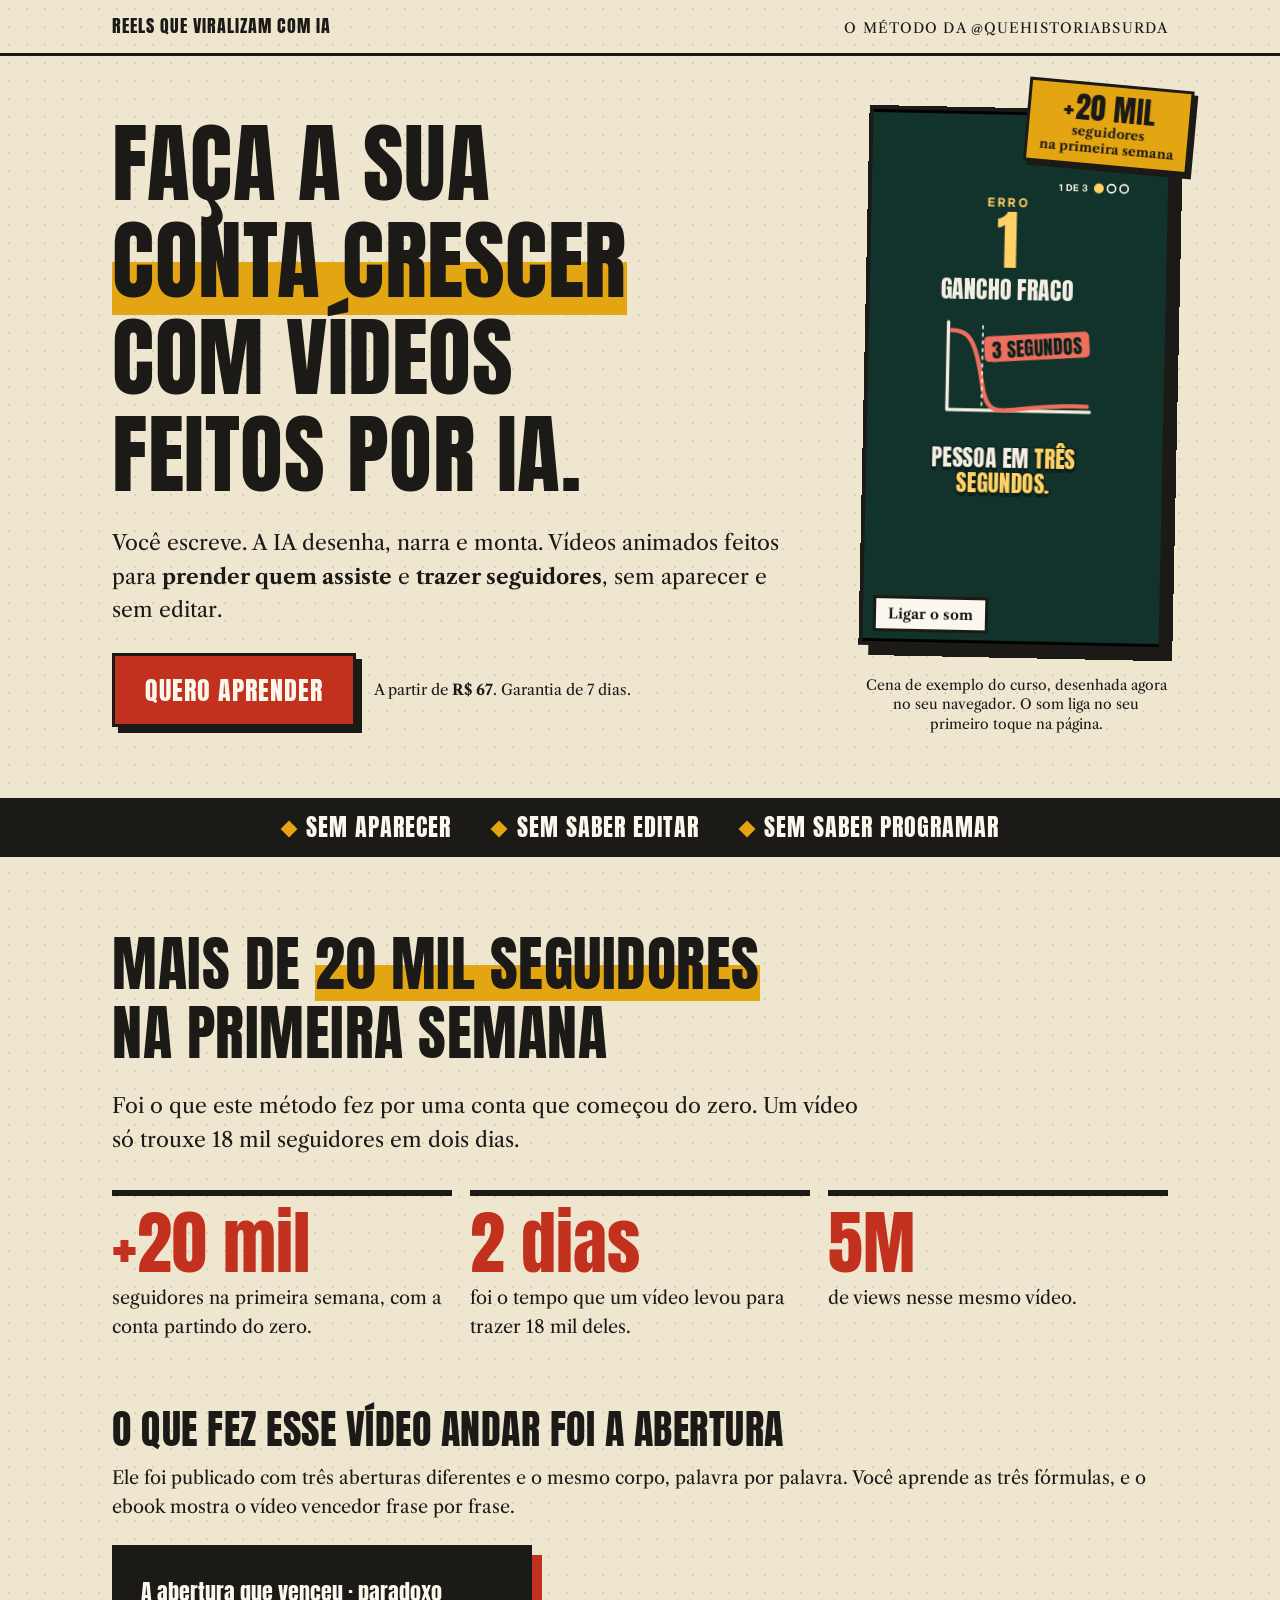
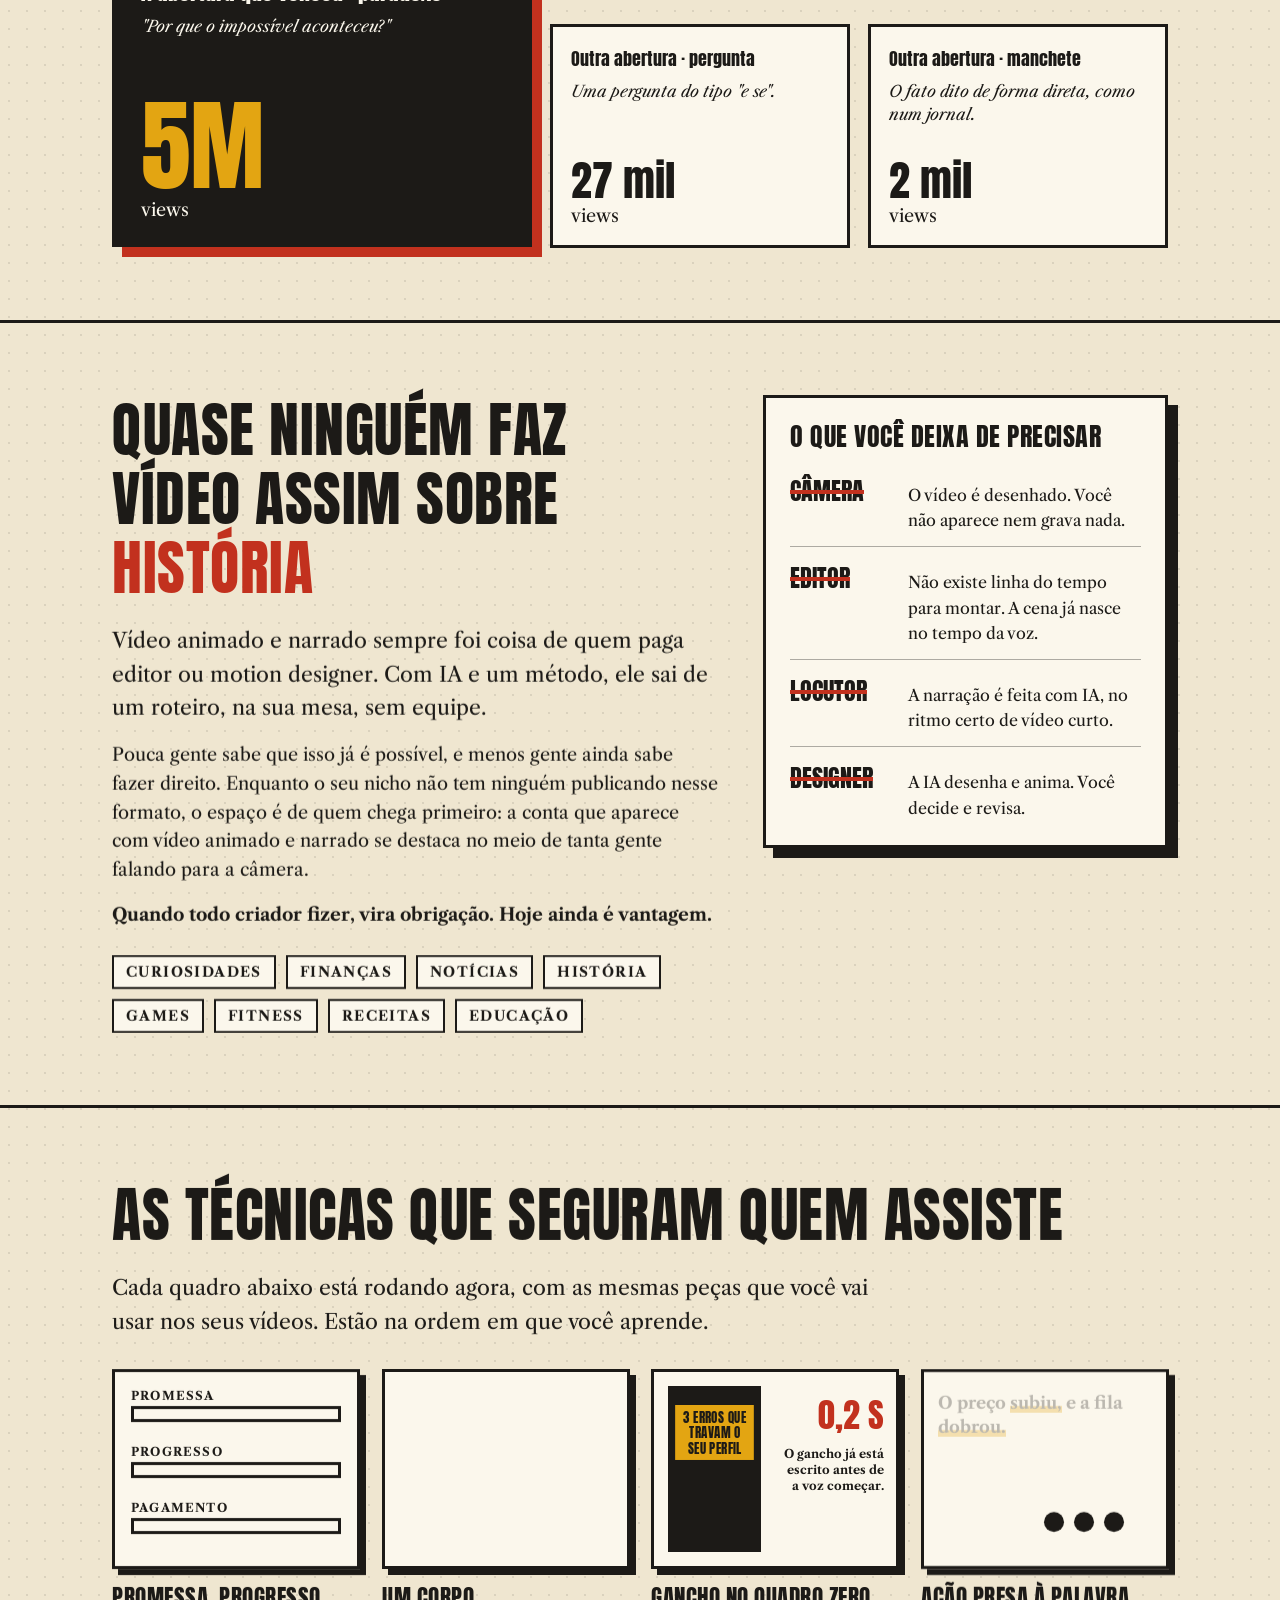
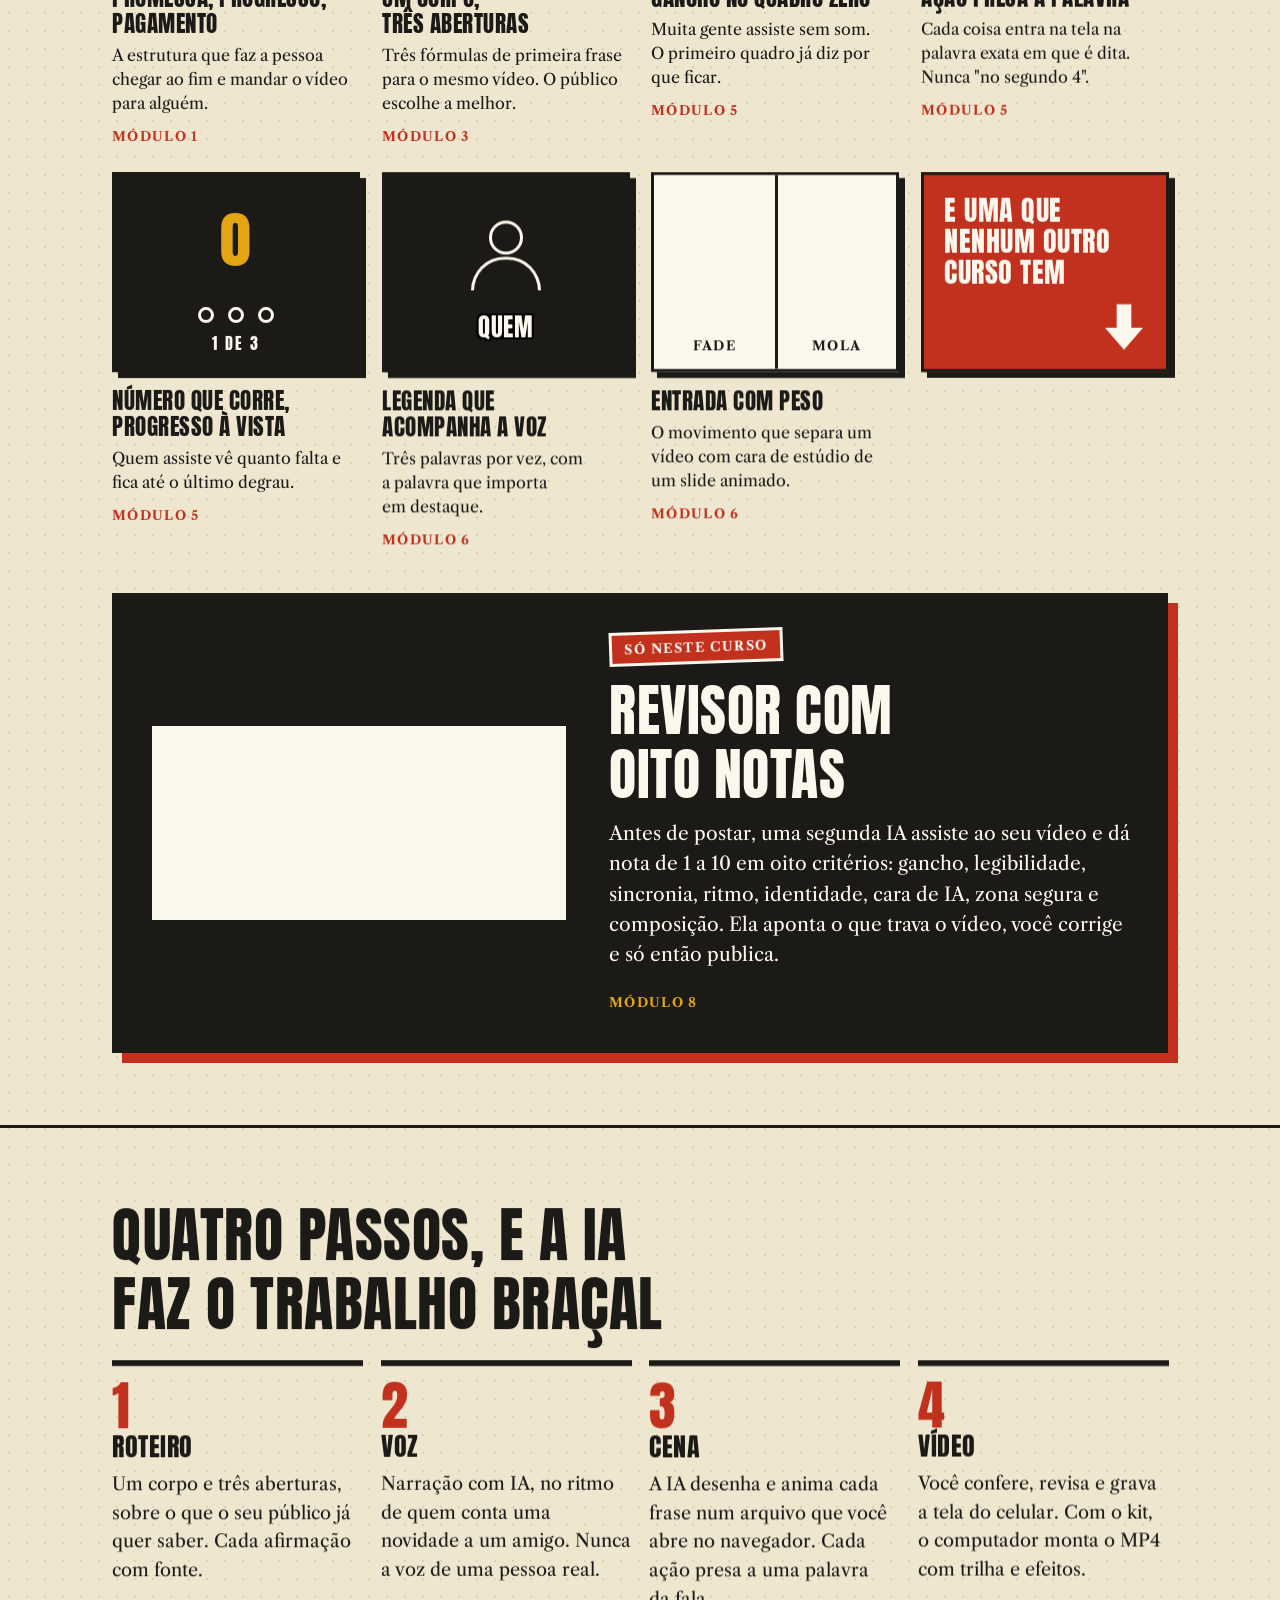
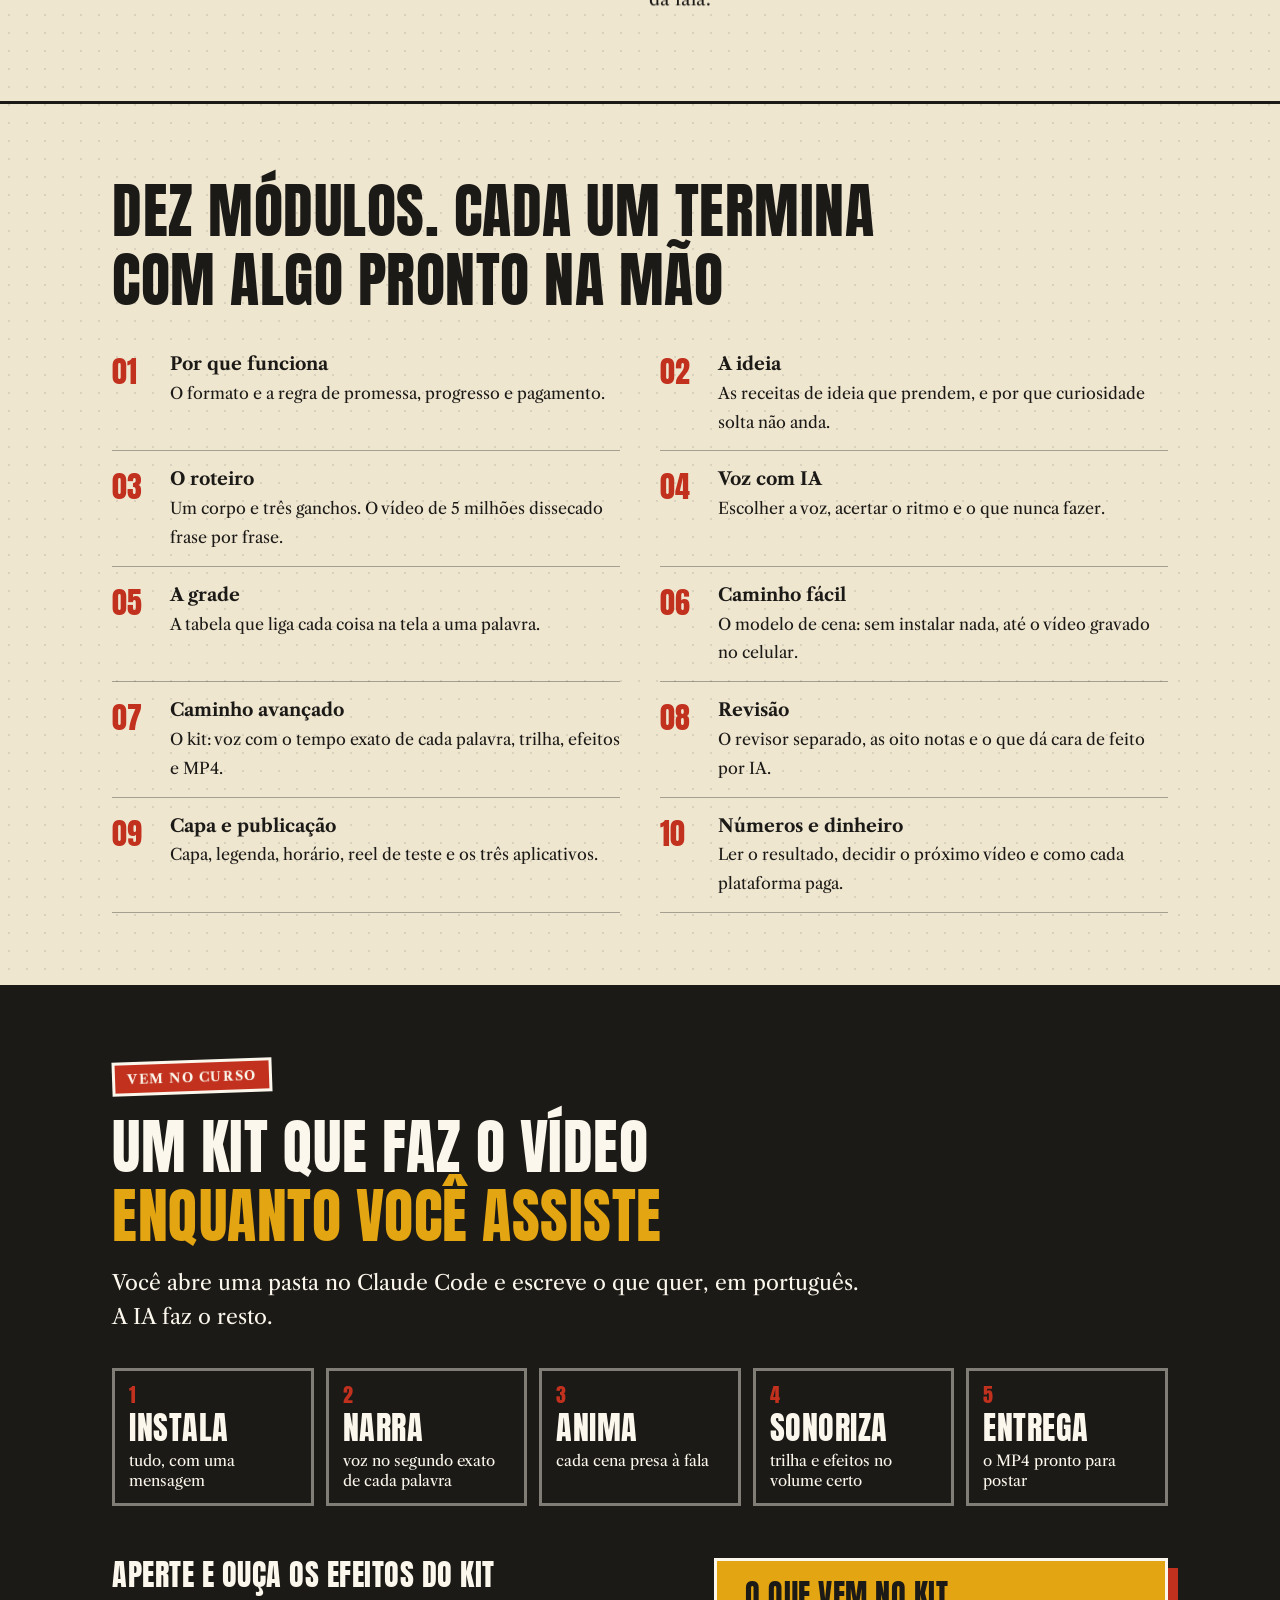
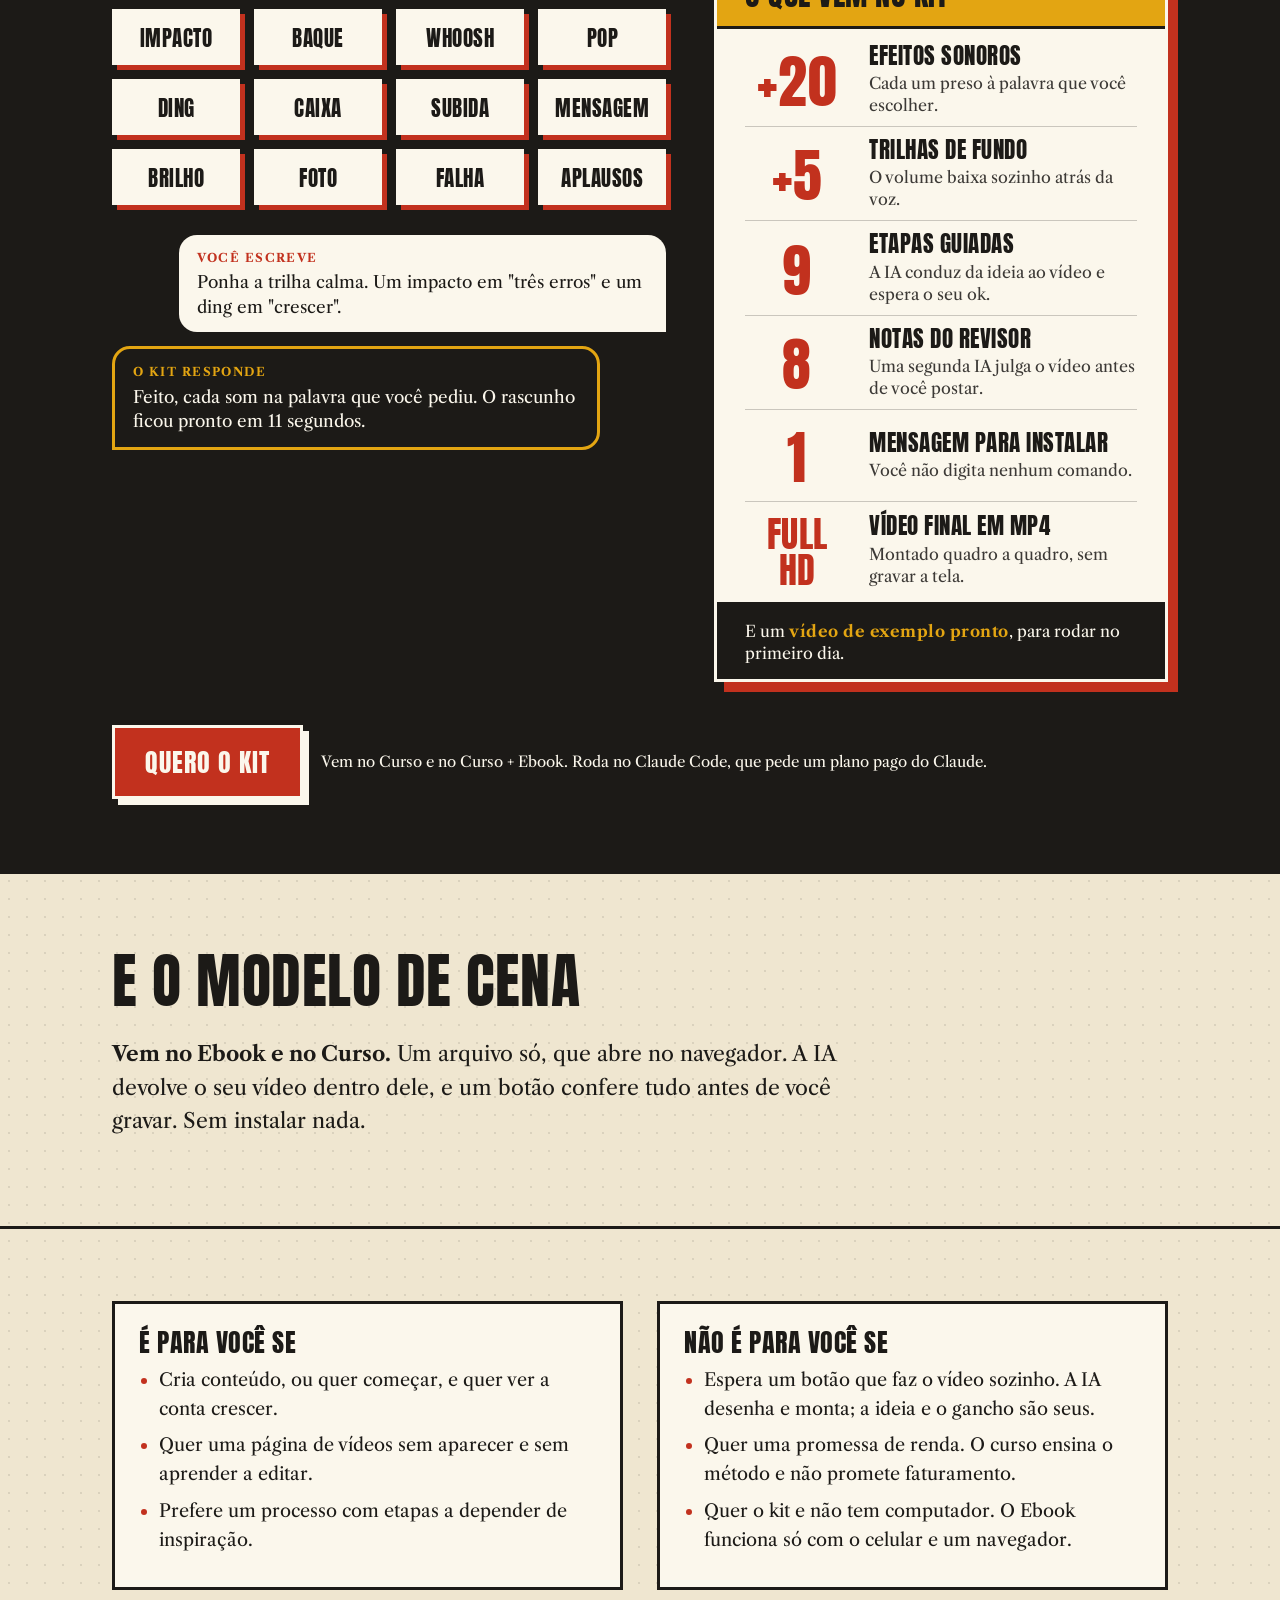
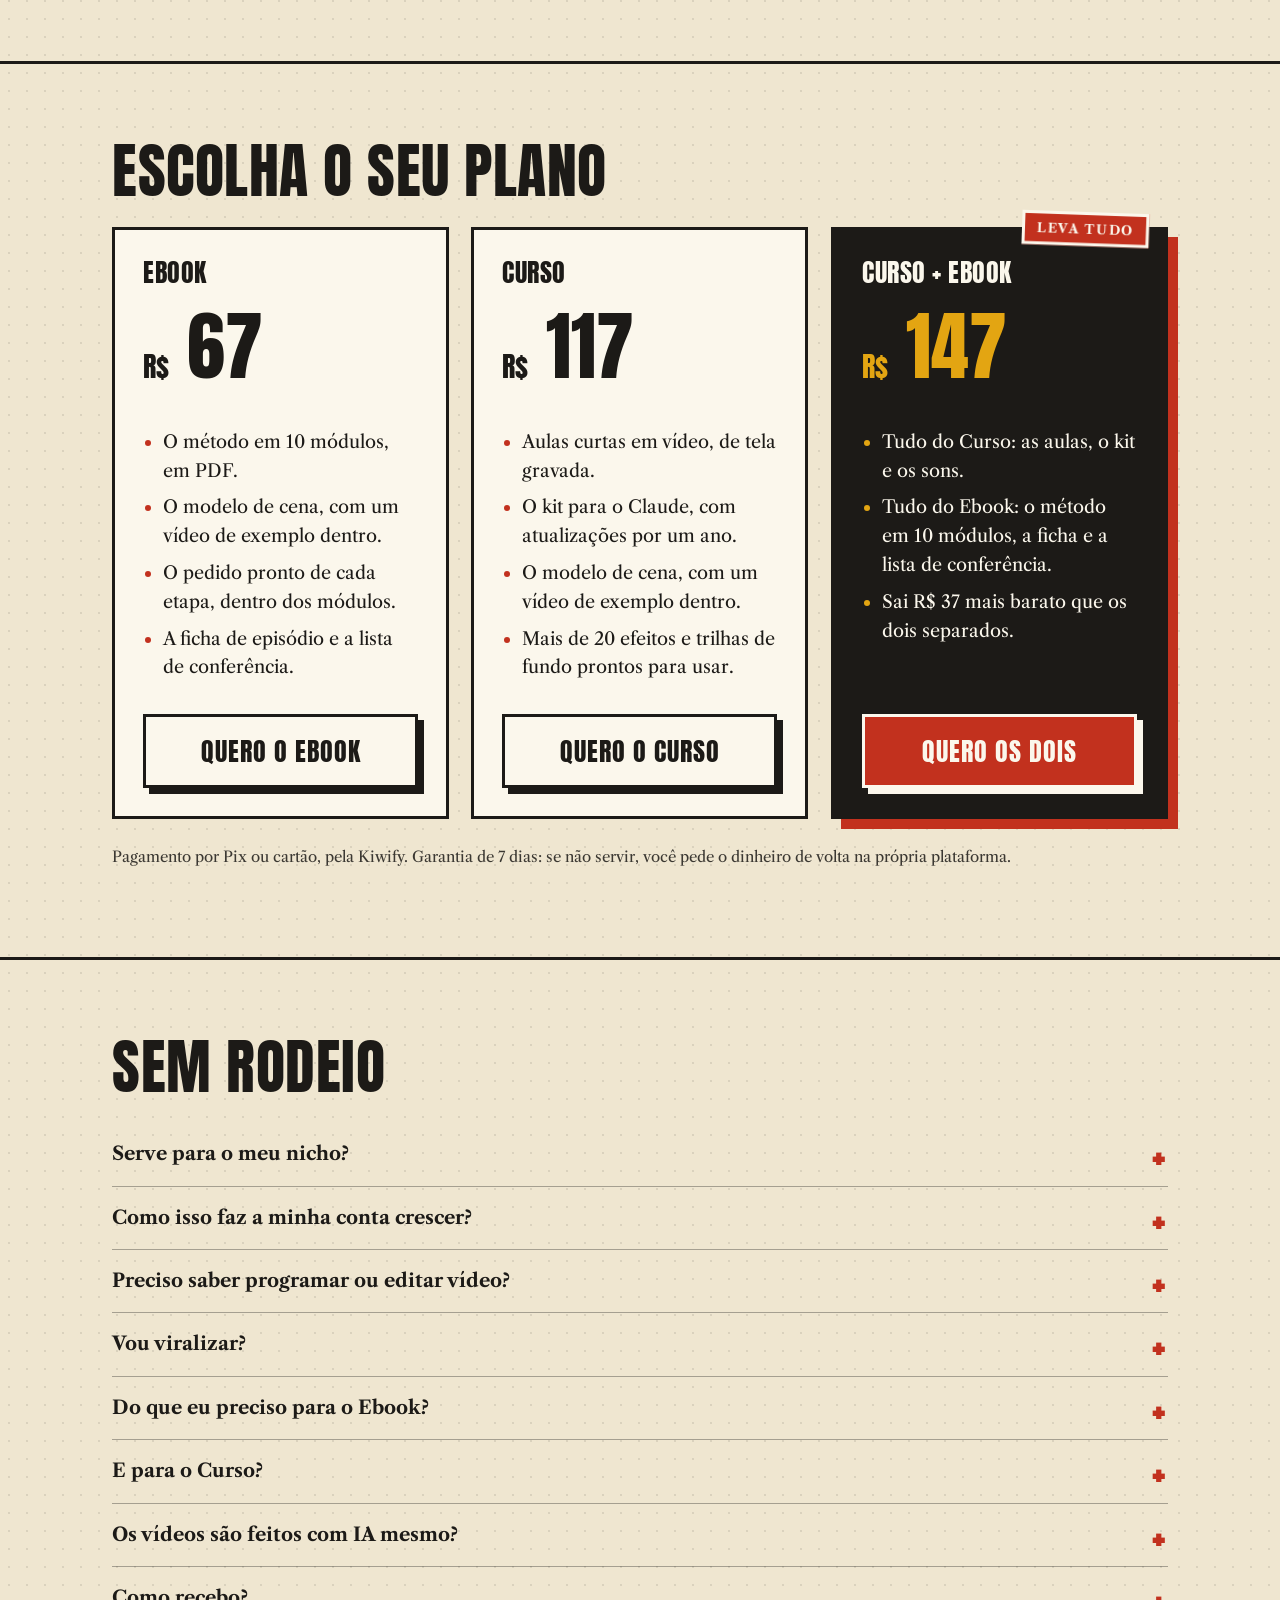
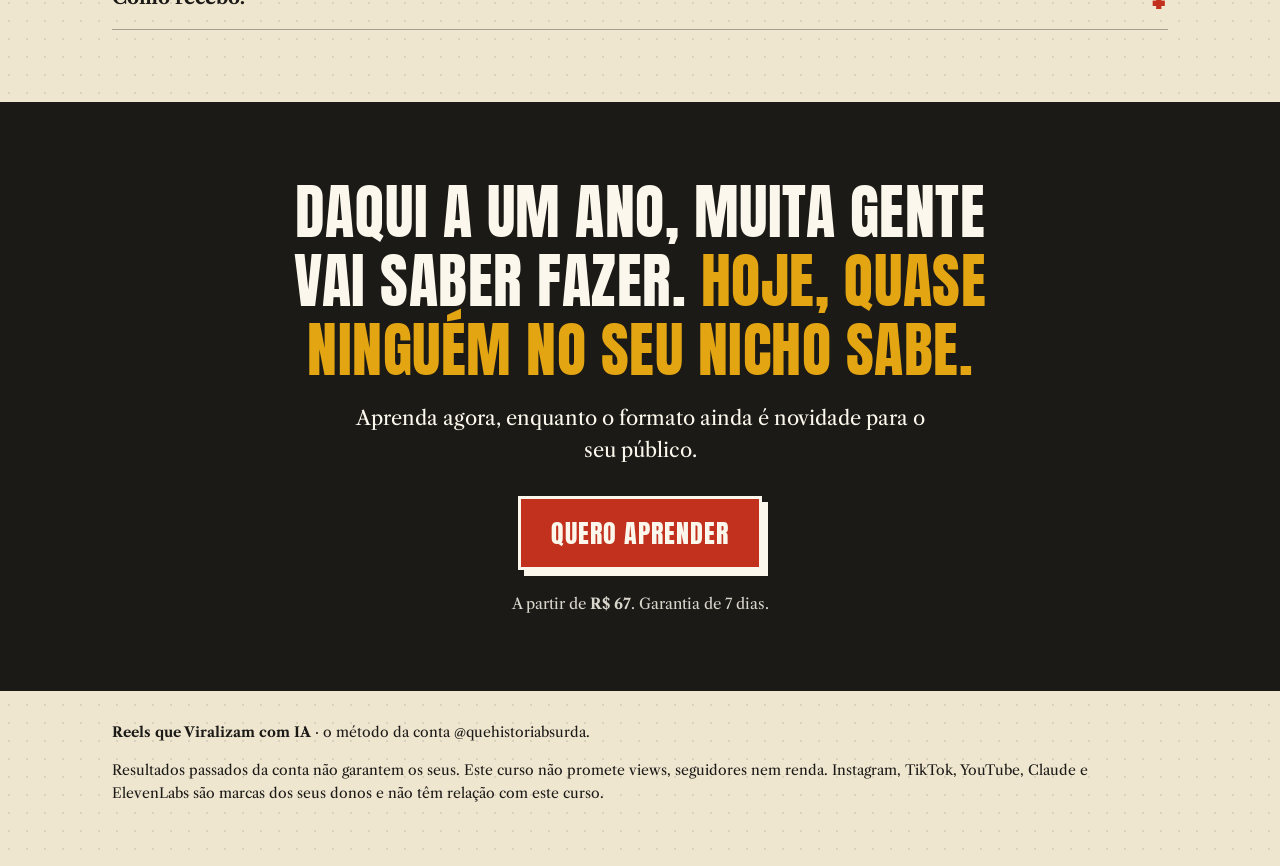
==== index.html @ 75060b85 "página do curso" ====
<!doctype html>
<html lang="pt-BR">
<head>
<meta charset="utf-8">
<meta name="viewport" content="width=device-width, initial-scale=1">
<title>Reels que Viralizam com IA</title>
<meta name="description" content="Faça a sua conta crescer com vídeos animados e narrados feitos por IA, sem aparecer e sem editar. O método de uma conta que passou de 20 mil seguidores na primeira semana. Ebook, aulas, modelo de cena e kit para o Claude.">
<meta property="og:title" content="Reels que Viralizam com IA">
<meta property="og:description" content="Faça a sua conta crescer com vídeos feitos por IA. Você escreve; a IA desenha, narra e monta. Sem aparecer e sem editar.">
<meta property="og:type" content="website">
<link rel="preconnect" href="https://fonts.googleapis.com">
<link rel="preconnect" href="https://fonts.gstatic.com" crossorigin>
<link href="https://fonts.googleapis.com/css2?family=Anton&family=Libre+Caslon+Text:ital,wght@0,400;0,700;1,400&display=swap" rel="stylesheet">
<script>
  // liga as entradas animadas só para quem aceita movimento; sem script, tudo aparece parado
  if (!matchMedia('(prefers-reduced-motion: reduce)').matches) document.documentElement.classList.add('anima');
  addEventListener('error', () => document.documentElement.classList.remove('anima'));
</script>
<style>
  :root {
    --papel: #efe6d0; --papel-claro: #fbf7ec; --tinta: #1c1a17; --vermelho: #c2311e; --ouro: #e3a512; --verde: #1e6b43;
    --manchete: 'Anton', Impact, 'Arial Narrow', sans-serif;
    --texto: 'Libre Caslon Text', Georgia, 'Times New Roman', serif;
  }
  * { box-sizing: border-box; }
  html { scroll-behavior: smooth; scrollbar-color: var(--tinta) var(--papel); }
  ::selection { background: var(--ouro); color: var(--tinta); }
  body {
    margin: 0; background-color: var(--papel); color: var(--tinta); font: 18px/1.6 var(--texto);
    background-image: radial-gradient(rgba(28, 26, 23, .1) 1px, transparent 1.4px); background-size: 18px 18px;
    overflow-x: hidden;
  }
  a { color: inherit; text-underline-offset: .18em; }
  :focus-visible { outline: 3px solid var(--vermelho); outline-offset: 3px; }
  .faixa { max-width: 1100px; margin: 0 auto; padding: 0 22px; }
  section { padding: 72px 0; border-top: 3px solid var(--tinta); }
  h1, h2, h3 { font-family: var(--manchete); font-weight: 400; text-transform: uppercase; line-height: 1.15; margin: 0; letter-spacing: .5px; text-wrap: balance; }
  h1 { font-size: clamp(46px, 7.2vw, 88px); line-height: 1.1; }
  h1 .lin, h2 .lin { display: block; }
  h2 { font-size: clamp(34px, 5.4vw, 60px); margin-bottom: 22px; }
  h3 { font-size: 26px; margin-bottom: 8px; }
  p { margin: 0 0 16px; text-wrap: pretty; }
  .vermelho { color: var(--vermelho); }
  .marca-texto { background: linear-gradient(var(--ouro), var(--ouro)) no-repeat 0 86% / var(--varre, 100%) 40%; }
  .grande { font-size: 21px; max-width: 36em; }

  /* entradas: o script anima e depois solta o elemento */
  html.anima [data-mov]:not([data-feito]) { opacity: 0; }
  [data-mov] { will-change: transform, opacity; }

  /* faixa da Black, discreta */
  .black { display: block; background: var(--tinta); color: var(--papel-claro); text-align: center; font-size: 14px; letter-spacing: .02em; padding: 7px 12px; text-decoration: none; }
  .black:hover b { text-decoration: underline; }
  .black b { color: var(--ouro); font-variant-numeric: tabular-nums; }

  /* cabeçalho de jornal */
  .topo { border-bottom: 3px solid var(--tinta); padding: 12px 0; font-size: 14px; letter-spacing: .08em; text-transform: uppercase; }
  .topo .faixa { display: flex; justify-content: space-between; align-items: baseline; gap: 12px; flex-wrap: wrap; }
  .topo b { font-family: var(--manchete); font-weight: 400; font-size: 18px; letter-spacing: 1px; }

  .abre { padding: 52px 0 0; border-top: 0; }
  .abre .faixa { display: grid; grid-template-columns: 1.4fr .6fr; gap: 44px; align-items: center; padding-bottom: 64px; }
  .abre .grande { margin-top: 24px; }
  .vitrine { justify-self: center; width: min(100%, 330px); margin: 0; }
  .vitrine figcaption { margin-top: 28px; text-align: center; font-size: 14px; line-height: 1.4; }
  .video { position: relative; aspect-ratio: 9 / 16; border: 4px solid var(--tinta); background: var(--tinta); box-shadow: 10px 10px 0 var(--tinta); transform: rotate(1.2deg); }
  .video iframe { width: 100%; height: 100%; display: block; border: 0; pointer-events: none; }
  .video button { position: absolute; left: 10px; bottom: 10px; font: 700 14px var(--texto); background: var(--papel-claro); color: var(--tinta); border: 3px solid var(--tinta); padding: 6px 12px; cursor: pointer; }
  .video button:active { transform: translate(1px, 1px); }
  .video .trofeu { position: absolute; right: -22px; top: -30px; background: var(--ouro); color: var(--tinta); font: 700 13px/1.25 var(--texto); padding: 8px 12px 7px; border: 3px solid var(--tinta); box-shadow: 4px 4px 0 var(--tinta); transform: rotate(4deg); text-align: center; }
  .video .trofeu b { display: block; font: 400 30px/1 var(--manchete); letter-spacing: .5px; text-transform: uppercase; }

  .botao { display: inline-block; font-family: var(--manchete); font-size: 26px; letter-spacing: 1px; text-transform: uppercase; text-decoration: none; background: var(--vermelho); color: var(--papel-claro); padding: 14px 30px 12px; border: 3px solid var(--tinta); --sombra: var(--tinta); box-shadow: 6px 6px 0 var(--sombra); transition: transform .12s, box-shadow .12s; }
  .botao:hover { transform: translate(2px, 2px); box-shadow: 4px 4px 0 var(--sombra); }
  .botao:active { transform: translate(6px, 6px); box-shadow: 0 0 0 var(--sombra); }
  .fecho .botao, .plano.forte .botao, .kit .botao { --sombra: var(--papel-claro); border-color: var(--papel-claro); }
  .botao.claro { background: var(--papel-claro); color: var(--tinta); }
  .chamada { display: flex; align-items: center; gap: 18px; flex-wrap: wrap; margin-top: 26px; }
  .chamada span { font-size: 15px; }
  /* tarja preta que fecha a abertura */
  .selos { display: flex; justify-content: center; gap: 6px 40px; flex-wrap: wrap; margin: 0; padding: 15px 22px 12px; list-style: none; background: var(--tinta); color: var(--papel-claro); font-family: var(--manchete); font-size: clamp(18px, 2.2vw, 24px); letter-spacing: 1px; text-transform: uppercase; line-height: 1.2; }
  .selos li::before { content: ''; display: inline-block; width: .5em; height: .5em; background: var(--ouro); margin-right: .55em; transform: rotate(45deg) translateY(-.12em); }

  /* prova: as três aberturas */
  .placar { display: grid; grid-template-columns: 1.4fr 1fr 1fr; gap: 18px; margin: 24px 0 0; align-items: end; }
  .placar > div { background: var(--papel-claro); border: 3px solid var(--tinta); padding: 18px 18px 14px; }
  .placar .letra { font-family: var(--manchete); font-size: 22px; }
  .placar .fala { font-style: italic; min-height: 4.4em; margin: 6px 0 10px; font-size: 16px; line-height: 1.45; }
  .placar .views { font-family: var(--manchete); font-size: clamp(30px, 3.4vw, 42px); line-height: 1; }
  .placar > div:not(.campea) .letra { font-size: 18px; }
  .placar .campea { padding: 26px 26px 20px; }
  .placar .campea .views { font-size: clamp(64px, 8vw, 100px); }
  .placar .campea { background: var(--tinta); color: var(--papel-claro); box-shadow: 10px 10px 0 var(--vermelho); }
  .placar .campea .views { color: var(--ouro); }
  .nota { font-size: 15px; opacity: .85; }
  .numeros { display: grid; grid-template-columns: repeat(3, 1fr); gap: 18px; margin-top: 34px; }
  h3.sub { font-size: clamp(28px, 3.6vw, 40px); margin: 64px 0 12px; }
  .numeros > div { border-top: 6px solid var(--tinta); padding-top: 12px; }
  .numeros b { display: block; font-family: var(--manchete); font-weight: 400; font-size: clamp(44px, 5.8vw, 70px); line-height: 1; color: var(--vermelho); margin-bottom: 6px; }

  /* a janela */
  .janela .faixa { display: grid; grid-template-columns: 1.2fr .8fr; gap: 44px; align-items: start; }
  #nicho { display: block; color: var(--vermelho); white-space: nowrap; }
  .dispensa { background: var(--papel-claro); border: 3px solid var(--tinta); box-shadow: 10px 10px 0 var(--tinta); padding: 24px; }
  .dispensa ul { list-style: none; margin: 0; padding: 0; }
  .dispensa li { padding: 12px 0; border-bottom: 1px solid rgba(28, 26, 23, .35); display: grid; grid-template-columns: 104px 1fr; gap: 14px; align-items: baseline; }
  .dispensa li:last-child { border-bottom: 0; padding-bottom: 0; }
  .dispensa s { font-family: var(--manchete); font-size: 24px; text-transform: uppercase; text-decoration-color: var(--vermelho); text-decoration-thickness: 4px; white-space: nowrap; }
  .dispensa span { font-size: 16px; }
  .nichos { display: flex; flex-wrap: wrap; gap: 10px; margin: 26px 0 0; padding: 0; list-style: none; }
  .nichos li { font: 700 14px var(--texto); letter-spacing: .1em; text-transform: uppercase; border: 2px solid var(--tinta); padding: 6px 12px; background: var(--papel-claro); }

  /* técnicas */
  .tecnicas { display: grid; grid-template-columns: repeat(4, 1fr); gap: 22px; margin-top: 30px; }
  .tecnica h3 { font-size: 23px; line-height: 1.14; margin: 16px 0 6px; }
  .tecnica p { font-size: 16px; line-height: 1.5; margin-bottom: 6px; }
  .tecnica small { font-size: 13px; letter-spacing: .1em; text-transform: uppercase; color: var(--vermelho); font-weight: 700; }
  .aponta { display: flex; flex-direction: column; justify-content: space-between; height: 200px; padding: 20px 20px 16px; background: var(--vermelho); color: var(--papel-claro); border: 3px solid var(--tinta); box-shadow: 6px 6px 0 var(--tinta); text-decoration: none; font: 400 28px/1.1 var(--manchete); text-transform: uppercase; letter-spacing: .5px; transition: transform .12s, box-shadow .12s; }
  .aponta:hover { transform: translate(2px, 2px); box-shadow: 4px 4px 0 var(--tinta); }
  .aponta svg { width: 44px; height: 52px; align-self: flex-end; }
  .exclusivo { display: grid; grid-template-columns: minmax(0, 420px) 1fr; gap: 40px; align-items: center; margin-top: 40px; padding: 34px; background: var(--tinta); color: var(--papel-claro); border: 3px solid var(--tinta); box-shadow: 10px 10px 0 var(--vermelho); scroll-margin-top: 20px; }
  .exclusivo .palco { box-shadow: none; color: var(--tinta); }
  .exclusivo h3 { font-size: clamp(34px, 4.6vw, 56px); margin: 14px 0 12px; }
  .exclusivo p { font-size: 19px; max-width: 34em; }
  .exclusivo small { font-size: 13px; letter-spacing: .1em; text-transform: uppercase; color: var(--ouro); font-weight: 700; }
  .selo-x { display: inline-block; background: var(--vermelho); color: var(--papel-claro); font: 700 13px var(--texto); letter-spacing: .12em; text-transform: uppercase; padding: 6px 12px; border: 3px solid var(--papel-claro); transform: rotate(-2deg); }
  .palco { position: relative; height: 200px; background: var(--papel-claro); border: 3px solid var(--tinta); box-shadow: 6px 6px 0 var(--tinta); overflow: hidden; font-family: var(--manchete); text-transform: uppercase; line-height: 1; }
  .palco * { position: absolute; }
  .palco.escuro { background: var(--tinta); color: var(--papel-claro); }
  /* 1 quadro zero */
  .d-zero .cel { left: 14px; top: 14px; bottom: 14px; aspect-ratio: 9 / 16; background: var(--tinta); border: 3px solid var(--tinta); }
  .d-zero .g { left: 7px; right: 7px; top: 18px; background: var(--ouro); color: var(--tinta); font-size: 12px; line-height: 1.15; padding: 6px 4px 4px; text-align: center; }
  .d-zero .o1 { left: 12px; bottom: 22px; width: 26px; height: 26px; border-radius: 50%; background: var(--vermelho); }
  .d-zero .o2 { right: 12px; bottom: 20px; width: 22px; height: 36px; background: var(--papel-claro); }
  .d-zero .crono { right: 12px; top: 26px; font-size: 34px; color: var(--vermelho); font-variant-numeric: tabular-nums; }
  .d-zero .leg { right: 12px; left: 124px; top: 74px; text-align: right; font: 700 12px/1.35 var(--texto); text-transform: none; }
  /* 2 aberturas */
  .d-abre .fx { left: 16px; right: 16px; height: 36px; }
  .d-abre .fx:nth-child(1) { top: 24px; } .d-abre .fx:nth-child(2) { top: 82px; } .d-abre .fx:nth-child(3) { top: 140px; }
  .d-abre .ab { left: 0; top: 0; bottom: 0; width: 24%; transform-origin: left; color: var(--papel-claro); font-size: 20px; display: grid; place-items: center; }
  .d-abre .fx:nth-child(1) .ab { background: #6b6558; } .d-abre .fx:nth-child(2) .ab { background: var(--ouro); color: var(--tinta); } .d-abre .fx:nth-child(3) .ab { background: var(--vermelho); }
  .d-abre .co { left: 26%; top: 0; bottom: 0; width: 32%; background: var(--tinta); transform-origin: left; }
  .d-abre .n { right: 0; top: 7px; font-size: 22px; }
  .d-abre .fx:nth-child(3) .n { color: var(--vermelho); font-size: 30px; top: 2px; }
  /* 3 palavra */
  .d-palavra .frase { left: 14px; right: 14px; top: 20px; font: 700 17px/1.4 var(--texto); text-transform: none; }
  .d-palavra .frase span { position: static; opacity: .28; }
  .d-palavra .frase span.dita { opacity: 1; }
  .d-palavra .frase span.ancora { box-shadow: inset 0 -7px 0 var(--ouro); }
  .d-palavra .seta { left: 44px; bottom: 26px; width: 0; height: 0; border: 22px solid transparent; border-bottom: 38px solid var(--vermelho); border-top: 0; }
  .d-palavra .haste { left: 58px; bottom: 26px; width: 16px; height: 34px; background: var(--vermelho); transform-origin: bottom; }
  .d-palavra .p { bottom: 34px; width: 20px; height: 20px; border-radius: 50%; background: var(--tinta); }
  /* 4 legenda */
  .d-legenda .cx { left: 0; right: 0; top: 30px; height: 70px; }
  .d-legenda .cx i { width: 34px; height: 34px; border: 3px solid var(--papel-claro); border-radius: 50%; left: 50%; top: 14px; margin-left: -17px; }
  .d-legenda .cx u { left: 50%; top: 50px; width: 70px; height: 34px; margin-left: -35px; border: 3px solid var(--papel-claro); border-bottom: 0; border-radius: 34px 34px 0 0; }
  .d-legenda .txt { left: 0; right: 0; bottom: 30px; text-align: center; font-size: 25px; letter-spacing: .5px; text-shadow: 2px 2px 0 #000, -2px 2px 0 #000, 2px -2px 0 #000, -2px -2px 0 #000; }
  .d-legenda .txt b { position: static; font-weight: 400; color: var(--ouro); }
  /* 5 mola x fade */
  .d-mola .col { top: 0; bottom: 0; width: 50%; }
  .d-mola .col:nth-child(2) { left: 50%; border-left: 3px solid var(--tinta); }
  .d-mola .col span { left: 0; right: 0; bottom: 16px; text-align: center; font: 700 13px var(--texto); letter-spacing: .1em; }
  .d-mola .bl { left: 50%; top: 42px; width: 74px; height: 74px; margin-left: -37px; background: var(--vermelho); border: 3px solid var(--tinta); }
  .d-mola .col:nth-child(1) .bl { background: #a59f90; }
  /* 6 contador */
  .d-conta .num { left: 0; right: 0; top: 34px; text-align: center; font-size: 62px; color: var(--ouro); font-variant-numeric: tabular-nums; }
  .d-conta .pts { left: 0; right: 0; bottom: 46px; height: 16px; }
  .d-conta .pts i { width: 16px; height: 16px; border-radius: 50%; border: 3px solid var(--papel-claro); top: 0; }
  .d-conta .pts i:nth-child(1) { left: calc(50% - 38px); } .d-conta .pts i:nth-child(2) { left: calc(50% - 8px); } .d-conta .pts i:nth-child(3) { left: calc(50% + 22px); }
  .d-conta .rot { left: 0; right: 0; bottom: 18px; text-align: center; font-size: 16px; letter-spacing: 2px; }
  /* 7 promessa */
  .d-ppp .seg { left: 16px; right: 16px; height: 16px; border: 3px solid var(--tinta); }
  .d-ppp .seg:nth-child(1) { top: 34px; } .d-ppp .seg:nth-child(2) { top: 90px; } .d-ppp .seg:nth-child(3) { top: 146px; }
  .d-ppp .seg u { left: 0; top: 0; bottom: 0; width: 100%; background: var(--tinta); transform-origin: left; }
  .d-ppp .seg:nth-child(3) u { background: var(--vermelho); }
  .d-ppp .seg span { left: -3px; top: -21px; font: 700 12px var(--texto); letter-spacing: .1em; white-space: nowrap; }
  .d-ppp .est { right: 14px; top: 104px; font-size: 38px; color: var(--ouro); -webkit-text-stroke: 2px var(--tinta); }
  /* 8 revisor */
  .d-rev .ch { width: calc(50% - 20px); height: 30px; border: 2px solid var(--tinta); background: var(--papel); }
  .d-rev .ch span { left: 6px; top: 8px; font: 700 11px var(--texto); white-space: nowrap; text-transform: none; }
  .d-rev .ch b { right: 0; top: 0; bottom: 0; width: 24px; background: var(--tinta); color: var(--papel-claro); font-weight: 400; font-size: 17px; display: grid; place-items: center; }
  .d-rev .ch.ruim b { background: var(--vermelho); }
  .d-rev .car { right: 14px; bottom: 8px; background: var(--verde); color: var(--papel-claro); font-size: 20px; letter-spacing: 1px; padding: 6px 10px 4px; border: 3px solid var(--tinta); }

  .passos { display: grid; grid-template-columns: repeat(4, 1fr); gap: 18px; counter-reset: passo; }
  .passos > div { border-top: 6px solid var(--tinta); padding-top: 12px; counter-increment: passo; }
  .passos > div::before { content: counter(passo); font-family: var(--manchete); font-size: 54px; line-height: 1; color: var(--vermelho); display: block; }

  .modulos { list-style: none; margin: 0; padding: 0; display: grid; grid-template-columns: 1fr 1fr; gap: 0 40px; counter-reset: m; }
  .modulos li { counter-increment: m; padding: 14px 0 14px 58px; border-bottom: 1px solid rgba(28, 26, 23, .35); position: relative; }
  .modulos li::before { content: counter(m, decimal-leading-zero); position: absolute; left: 0; top: 12px; font-family: var(--manchete); font-size: 30px; color: var(--vermelho); }
  .modulos b { display: block; }
  .modulos span { font-size: 16px; }

  .duas { display: grid; grid-template-columns: 1fr 1fr; gap: 34px; }
  .caixa { background: var(--papel-claro); border: 3px solid var(--tinta); padding: 24px; }
  .lista { margin: 0; padding-left: 20px; }
  .lista li { margin-bottom: 8px; }
  .lista li::marker { color: var(--vermelho); }

  /* o kit: bloco escuro, com a esteira e as teclas de som */
  .kit { background: var(--tinta); color: var(--papel-claro); }
  .kit h2 { margin: 18px 0 16px; }
  .kit h2 .ouro { color: var(--ouro); }
  .kit h3 { font-size: 30px; margin-bottom: 16px; }
  .esteira { list-style: none; margin: 34px 0 0; padding: 0; display: grid; grid-template-columns: repeat(5, 1fr); gap: 12px; counter-reset: e; }
  .esteira li { counter-increment: e; border: 3px solid rgba(251, 247, 236, .45); padding: 14px 14px 12px; }
  .esteira li::before { content: counter(e); display: block; font: 400 20px/1 var(--manchete); color: var(--vermelho); margin-bottom: 6px; }
  .esteira b { display: block; font: 400 32px/1.05 var(--manchete); text-transform: uppercase; letter-spacing: .5px; }
  .esteira span { display: block; font-size: 15px; line-height: 1.35; margin-top: 6px; }
  .esteira li.feito { background: var(--ouro); border-color: var(--ouro); color: var(--tinta); }
  .kit-duas { display: grid; grid-template-columns: 1.1fr .9fr; gap: 48px; margin-top: 52px; align-items: start; }
  .teclas { display: grid; grid-template-columns: repeat(4, 1fr); gap: 14px; margin-bottom: 18px; }
  .teclas button { font: 400 21px/1 var(--manchete); letter-spacing: .5px; text-transform: uppercase; color: var(--tinta); background: var(--papel-claro); border: 3px solid var(--papel-claro); padding: 16px 6px 13px; cursor: pointer; box-shadow: 5px 5px 0 var(--vermelho); transition: transform .08s, box-shadow .08s, background-color .08s; }
  .teclas button:hover { background: var(--ouro); border-color: var(--ouro); }
  .teclas button:active, .teclas button.tocou { transform: translate(5px, 5px); box-shadow: 0 0 0 var(--vermelho); background: var(--ouro); border-color: var(--ouro); }
  .teclas button:focus-visible { outline-color: var(--ouro); }
  /* a ficha do kit: papel claro sobre o fundo escuro; número vermelho grande e o ganho ao lado */
  .ficha { background: var(--papel-claro); color: var(--tinta); border: 3px solid var(--papel-claro); box-shadow: 10px 10px 0 var(--vermelho); }
  .kit .ficha h3 { font-size: 30px; margin: 0; padding: 17px 28px 13px; background: var(--ouro); color: var(--tinta); border-bottom: 3px solid var(--tinta); }
  .ficha ul { list-style: none; margin: 0; padding: 4px 28px; }
  .ficha li { display: grid; grid-template-columns: 104px 1fr; gap: 20px; align-items: center; min-height: 92px; padding: 10px 0; border-bottom: 1px solid rgba(28, 26, 23, .22); }
  .ficha li:last-child { border-bottom: 0; }
  .ficha b { font: 400 58px/1 var(--manchete); letter-spacing: .5px; color: var(--vermelho); text-align: center; padding-top: 5px; font-variant-numeric: tabular-nums; }
  .ficha li:last-child b { font-size: 36px; line-height: .98; text-transform: uppercase; }
  .ficha span { font-size: 16px; line-height: 1.38; color: rgba(28, 26, 23, .86); }
  .ficha strong { display: block; font: 400 23px/1.1 var(--manchete); text-transform: uppercase; letter-spacing: .5px; margin-bottom: 4px; color: var(--tinta); }
  .ficha p { margin: 0; padding: 15px 28px 14px; background: var(--tinta); color: var(--papel-claro); font-size: 16px; line-height: 1.4; border-top: 3px solid var(--tinta); }
  .ficha p b { font: inherit; font-weight: 700; color: var(--ouro); padding: 0; }
  .conversa { margin-top: 30px; display: grid; gap: 14px; }
  .conversa p { margin: 0; padding: 14px 18px 13px; font-size: 17px; line-height: 1.45; max-width: 88%; }
  .conversa small { display: block; font-size: 12px; font-weight: 700; letter-spacing: .12em; text-transform: uppercase; margin-bottom: 4px; }
  .conversa .voce { background: var(--papel-claro); color: var(--tinta); justify-self: end; border-radius: 18px 18px 0 18px; }
  .conversa .voce small { color: var(--vermelho); }
  .conversa .ia { border: 3px solid var(--ouro); border-radius: 18px 18px 18px 0; }
  .conversa .ia small { color: var(--ouro); }
  .kit .chamada { margin-top: 44px; }

  /* planos */
  .relogio { display: inline-flex; gap: 10px; align-items: baseline; background: var(--tinta); color: var(--papel-claro); padding: 10px 18px; margin-bottom: 26px; flex-wrap: wrap; }
  .relogio b { font-family: var(--manchete); font-weight: 400; font-size: 30px; color: var(--ouro); font-variant-numeric: tabular-nums; letter-spacing: 1px; }
  .planos { display: grid; grid-template-columns: 1fr 1fr 1fr; gap: 22px; align-items: stretch; }
  .plano { background: var(--papel-claro); border: 3px solid var(--tinta); padding: 28px; position: relative; display: flex; flex-direction: column; }
  .plano.forte { background: var(--tinta); color: var(--papel-claro); box-shadow: 10px 10px 0 var(--vermelho); }
  .plano.forte .preco { color: var(--ouro); }
  .plano.forte .selo { border-color: var(--papel-claro); }
  .plano.forte .lista li::marker { color: var(--ouro); }
  .plano .selo { position: absolute; right: 16px; top: -18px; background: var(--vermelho); color: var(--papel-claro); font: 700 13px var(--texto); letter-spacing: .12em; text-transform: uppercase; padding: 6px 12px; border: 3px solid var(--tinta); transform: rotate(2deg); }
  .preco { font-family: var(--manchete); font-size: 76px; line-height: 1; margin: 12px 0 2px; }
  .preco small { font-size: 28px; }
  .de { font-size: 15px; min-height: 1.6em; }
  .plano .lista { margin: 18px 0 24px; }
  .plano .botao { display: block; text-align: center; margin-top: auto; }

  details { border-bottom: 1px solid rgba(28, 26, 23, .35); }
  summary { cursor: pointer; font-weight: 700; font-size: 19px; padding: 16px 40px 16px 0; list-style: none; position: relative; }
  summary::-webkit-details-marker { display: none; }
  summary::after { content: '+'; position: absolute; right: 4px; top: 6px; font-family: var(--manchete); font-size: 34px; color: var(--vermelho); transition: transform .2s; }
  details[open] summary::after { transform: rotate(45deg); }
  summary:hover { color: var(--vermelho); }
  details p { margin: 0 0 18px; max-width: 46em; }

  .fecho { background: var(--tinta); color: var(--papel-claro); text-align: center; }
  .fecho h2 { max-width: 16em; margin: 0 auto 18px; }
  .fecho h2 .ouro { color: var(--ouro); }
  .fecho p { max-width: 34em; margin: 0 auto 30px; font-size: 20px; }
  .fecho .preco-linha { margin: 22px auto 0; font-size: 15px; opacity: .85; }

  footer { border-top: 3px solid var(--tinta); padding: 30px 0 46px; font-size: 14px; }

  /* botão fixo no celular */
  .fixo { display: none; }

  @media (min-width: 821px) { h1 .lin { white-space: nowrap; } }
  @media (max-width: 1000px) {
    .tecnicas { grid-template-columns: 1fr 1fr; }
  }
  @media (max-width: 820px) {
    body { font-size: 17px; }
    section { padding: 50px 0; }
    h1 { line-height: 1.17; }
    .abre { padding: 34px 0 0; }
    .abre .faixa { padding-bottom: 46px; }
    .plano.forte { box-shadow: 6px 6px 0 var(--vermelho); }
    .abre .faixa, .duas, .planos, .modulos, .janela .faixa, .exclusivo, .kit-duas { grid-template-columns: 1fr; }
    .esteira { grid-template-columns: 1fr 1fr; }
    .esteira li:last-child { grid-column: span 2; }
    .kit-duas { gap: 34px; margin-top: 38px; }
    .exclusivo { padding: 22px; gap: 22px; box-shadow: 6px 6px 0 var(--vermelho); }
    .vitrine { margin: 22px auto 0; }
    .video .trofeu { right: -8px; }
    .placar, .numeros { grid-template-columns: 1fr; }
    .placar .fala { min-height: 0; }
    .placar { align-items: stretch; }
    .placar .campea { box-shadow: 6px 6px 0 var(--vermelho); }
    .passos { grid-template-columns: 1fr 1fr; }
    .planos { gap: 34px; }
    .fixo { display: block; position: fixed; left: 0; right: 0; bottom: 0; z-index: 5; background: var(--vermelho); color: var(--papel-claro); border-top: 3px solid var(--tinta); text-align: center; text-decoration: none; font-family: var(--manchete); font-size: 21px; letter-spacing: 1px; text-transform: uppercase; padding: 13px 10px 11px; transform: translateY(110%); transition: transform .25s; }
    .fixo.ativo { transform: none; }
    footer { padding-bottom: 90px; }
  }
  @media (max-width: 520px) {
    .tecnicas { grid-template-columns: 1fr; }
    .teclas { grid-template-columns: 1fr 1fr; }
    .ficha ul { padding: 4px 20px; }
    .kit .ficha h3, .ficha p { padding-left: 20px; padding-right: 20px; }
    .ficha li { grid-template-columns: 76px 1fr; gap: 14px; }
    .ficha b { font-size: 46px; }
    .ficha li:last-child b { font-size: 29px; }
    .aponta { height: auto; flex-direction: row; align-items: center; gap: 14px; }
    .aponta svg { align-self: center; flex: none; }
    .topo span { display: none; }
  }
</style>
</head>
<body>

<a class="black" id="black" href="#planos">Preço de Black Friday · sobe em <b id="falta-curto">--</b></a>

<div class="topo"><div class="faixa"><b>Reels que Viralizam com IA</b><span>O método da @quehistoriabsurda</span></div></div>

<section class="abre">
  <div class="faixa">
    <div>
      <h1>
        <span class="lin" data-mov="sobe" data-atraso=".1">Faça a sua</span>
        <span class="lin" data-mov="sobe" data-atraso=".2"><span class="marca-texto" data-varre>conta crescer</span></span>
        <span class="lin" data-mov="sobe" data-atraso=".3">com vídeos</span>
        <span class="lin" data-mov="sobe" data-atraso=".4">feitos por IA.</span>
      </h1>
      <p class="grande" data-mov="sobe" data-atraso=".6">Você escreve. A IA desenha, narra e monta. Vídeos animados feitos para <b>prender quem assiste</b> e <b>trazer seguidores</b>, sem aparecer e sem editar.</p>
      <div class="chamada" data-mov="mola" data-atraso=".8">
        <a class="botao" href="#planos">Quero aprender</a>
        <span>A partir de <b data-preco="ebook">R$ 47</b>. Garantia de 7 dias.</span>
      </div>
    </div>
    <figure class="vitrine">
      <div class="video" data-mov="cai" data-atraso=".45">
        <span class="trofeu"><b>+20 mil</b> seguidores<br>na primeira semana</span>
        <iframe id="demo" src="demo/cena.html?render" title="Cena de exemplo rodando" scrolling="no" tabindex="-1"></iframe>
        <button id="som" type="button" aria-pressed="false">Ligar o som</button>
      </div>
      <figcaption>Cena de exemplo do curso, desenhada agora no seu navegador. O som liga no seu primeiro toque na página.</figcaption>
    </figure>
  </div>
  <ul class="selos">
    <li>Sem aparecer</li><li>Sem saber editar</li><li>Sem saber programar</li>
  </ul>
</section>

<section>
  <div class="faixa">
    <h2 data-mov="sobe"><span class="lin">Mais de <span class="marca-texto">20 mil seguidores</span></span> <span class="lin">na primeira semana</span></h2>
    <p class="grande" data-mov="sobe">Foi o que este método fez por uma conta que começou do zero. Um vídeo só trouxe 18 mil seguidores em dois dias.</p>
    <div class="numeros">
      <div data-mov="sobe"><b data-conta="20" data-fmt="mais-mil">+20 mil</b>seguidores na primeira semana, com a conta partindo do zero.</div>
      <div data-mov="sobe" data-atraso=".12"><b data-conta="2" data-fmt="dias">2 dias</b>foi o tempo que um vídeo levou para trazer 18 mil deles.</div>
      <div data-mov="sobe" data-atraso=".24"><b data-conta="5" data-fmt="M">5M</b>de views nesse mesmo vídeo.</div>
    </div>
    <h3 class="sub" data-mov="sobe">O que fez esse vídeo andar foi a abertura</h3>
    <p data-mov="sobe">Ele foi publicado com três aberturas diferentes e o mesmo corpo, palavra por palavra. Você aprende as três fórmulas, e o ebook mostra o vídeo vencedor frase por frase.</p>
    <div class="placar">
      <div class="campea" data-mov="mola"><div class="letra">A abertura que venceu · paradoxo</div><div class="fala">"Por que o impossível aconteceu?"</div><div class="views">5M</div><div>views</div></div>
      <div data-mov="sobe" data-atraso=".2"><div class="letra">Outra abertura · pergunta</div><div class="fala">Uma pergunta do tipo "e se".</div><div class="views">27 mil</div><div>views</div></div>
      <div data-mov="sobe" data-atraso=".3"><div class="letra">Outra abertura · manchete</div><div class="fala">O fato dito de forma direta, como num jornal.</div><div class="views">2 mil</div><div>views</div></div>
    </div>
  </div>
</section>

<section class="janela">
  <div class="faixa">
    <div>
      <h2 data-mov="sobe">Quase ninguém faz vídeo assim sobre <span id="nicho">finanças</span></h2>
      <p class="grande" data-mov="sobe">Vídeo animado e narrado sempre foi coisa de quem paga editor ou motion designer. Com IA e um método, ele sai de um roteiro, na sua mesa, sem equipe.</p>
      <p data-mov="sobe">Pouca gente sabe que isso já é possível, e menos gente ainda sabe fazer direito. Enquanto o seu nicho não tem ninguém publicando nesse formato, o espaço é de quem chega primeiro: a conta que aparece com vídeo animado e narrado se destaca no meio de tanta gente falando para a câmera.</p>
      <p data-mov="sobe"><b>Quando todo criador fizer, vira obrigação. Hoje ainda é vantagem.</b></p>
      <ul class="nichos" data-mov="sobe">
        <li>Curiosidades</li><li>Finanças</li><li>Notícias</li><li>História</li><li>Games</li><li>Fitness</li><li>Receitas</li><li>Educação</li>
      </ul>
    </div>
    <div class="dispensa" data-mov="mola" data-atraso=".2">
      <h3>O que você deixa de precisar</h3>
      <ul>
        <li><s>Câmera</s><span>O vídeo é desenhado. Você não aparece nem grava nada.</span></li>
        <li><s>Editor</s><span>Não existe linha do tempo para montar. A cena já nasce no tempo da voz.</span></li>
        <li><s>Locutor</s><span>A narração é feita com IA, no ritmo certo de vídeo curto.</span></li>
        <li><s>Designer</s><span>A IA desenha e anima. Você decide e revisa.</span></li>
      </ul>
    </div>
  </div>
</section>

<section>
  <div class="faixa">
    <h2 data-mov="sobe">As técnicas que seguram quem assiste</h2>
    <p class="grande" data-mov="sobe">Cada quadro abaixo está rodando agora, com as mesmas peças que você vai usar nos seus vídeos. Estão na ordem em que você aprende.</p>
    <div class="tecnicas">
      <div class="tecnica" data-mov="sobe">
        <div class="palco d-ppp" data-demo="ppp"><div class="seg"><u></u><span>PROMESSA</span></div><div class="seg"><u></u><span>PROGRESSO</span></div><div class="seg"><u></u><span>PAGAMENTO</span></div><div class="est">★</div></div>
        <h3>Promessa, progresso, pagamento</h3><p>A estrutura que faz a pessoa chegar ao fim e mandar o vídeo para alguém.</p><small>Módulo 1</small>
      </div>
      <div class="tecnica" data-mov="sobe" data-atraso=".08">
        <div class="palco d-abre" data-demo="abre"><div class="fx"><div class="ab">A</div><div class="co"></div><div class="n">2 mil</div></div><div class="fx"><div class="ab">B</div><div class="co"></div><div class="n">27 mil</div></div><div class="fx"><div class="ab">C</div><div class="co"></div><div class="n">5M</div></div></div>
        <h3>Um corpo, três aberturas</h3><p>Três fórmulas de primeira frase para o mesmo vídeo. O público escolhe a melhor.</p><small>Módulo 3</small>
      </div>
      <div class="tecnica" data-mov="sobe" data-atraso=".16">
        <div class="palco d-zero" data-demo="zero"><div class="cel"><div class="g">3 erros que travam o seu perfil</div><div class="o1"></div><div class="o2"></div></div><div class="crono">0,0 s</div><div class="leg">O gancho já está escrito antes de a voz começar.</div></div>
        <h3>Gancho no quadro zero</h3><p>Muita gente assiste sem som. O primeiro quadro já diz por que ficar.</p><small>Módulo 5</small>
      </div>
      <div class="tecnica" data-mov="sobe" data-atraso=".24">
        <div class="palco d-palavra" data-demo="palavra"><div class="frase"></div><div class="haste"></div><div class="seta"></div><div class="p"></div><div class="p"></div><div class="p"></div><div class="p"></div><div class="p"></div><div class="p"></div></div>
        <h3>Ação presa à palavra</h3><p>Cada coisa entra na tela na palavra exata em que é dita. Nunca "no segundo 4".</p><small>Módulo 5</small>
      </div>
      <div class="tecnica" data-mov="sobe">
        <div class="palco escuro d-conta" data-demo="conta"><div class="num">0</div><div class="pts"><i></i><i></i><i></i></div><div class="rot">1 DE 3</div></div>
        <h3>Número que corre, progresso à vista</h3><p>Quem assiste vê quanto falta e fica até o último degrau.</p><small>Módulo 5</small>
      </div>
      <div class="tecnica" data-mov="sobe" data-atraso=".08">
        <div class="palco escuro d-legenda" data-demo="legenda"><div class="cx"><i></i><u></u></div><div class="txt"></div></div>
        <h3>Legenda que acompanha a voz</h3><p>Três palavras por vez, com a palavra que importa em destaque.</p><small>Módulo 6</small>
      </div>
      <div class="tecnica" data-mov="sobe" data-atraso=".16">
        <div class="palco d-mola" data-demo="mola"><div class="col"><div class="bl"></div><span>FADE</span></div><div class="col"><div class="bl"></div><span>MOLA</span></div></div>
        <h3>Entrada com peso</h3><p>O movimento que separa um vídeo com cara de estúdio de um slide animado.</p><small>Módulo 6</small>
      </div>
      <a class="aponta" href="#revisor" data-mov="sobe" data-atraso=".24">
        <span>E uma que nenhum outro curso tem</span>
        <svg viewBox="0 0 60 70" aria-hidden="true"><path d="M30 66 L4 36 H20 V4 H40 V36 H56 Z" fill="currentColor"/></svg>
      </a>
    </div>
    <div class="exclusivo" id="revisor" data-mov="mola">
      <div class="palco d-rev" data-demo="rev"></div>
      <div>
        <span class="selo-x">Só neste curso</span>
        <h3>Revisor com oito notas</h3>
        <p>Antes de postar, uma segunda IA assiste ao seu vídeo e dá nota de 1 a 10 em oito critérios: gancho, legibilidade, sincronia, ritmo, identidade, cara de IA, zona segura e composição. Ela aponta o que trava o vídeo, você corrige e só então publica.</p>
        <small>Módulo 8</small>
      </div>
    </div>
  </div>
</section>

<section>
  <div class="faixa">
    <h2 data-mov="sobe">Quatro passos, e a IA faz o trabalho braçal</h2>
    <div class="passos">
      <div data-mov="sobe"><h3>Roteiro</h3><p>Um corpo e três aberturas, sobre o que o seu público já quer saber. Cada afirmação com fonte.</p></div>
      <div data-mov="sobe" data-atraso=".1"><h3>Voz</h3><p>Narração com IA, no ritmo de quem conta uma novidade a um amigo. Nunca a voz de uma pessoa real.</p></div>
      <div data-mov="sobe" data-atraso=".2"><h3>Cena</h3><p>A IA desenha e anima cada frase num arquivo que você abre no navegador. Cada ação presa a uma palavra da fala.</p></div>
      <div data-mov="sobe" data-atraso=".3"><h3>Vídeo</h3><p>Você confere, revisa e grava a tela do celular. Com o kit, o computador monta o MP4 com trilha e efeitos.</p></div>
    </div>
  </div>
</section>

<section>
  <div class="faixa">
    <h2 data-mov="sobe">Dez módulos. Cada um termina com algo pronto na mão</h2>
    <ol class="modulos" data-mov="sobe">
      <li><b>Por que funciona</b><span>O formato e a regra de promessa, progresso e pagamento.</span></li>
      <li><b>A ideia</b><span>As receitas de ideia que prendem, e por que curiosidade solta não anda.</span></li>
      <li><b>O roteiro</b><span>Um corpo e três ganchos. O vídeo de 5 milhões dissecado frase por frase.</span></li>
      <li><b>Voz com IA</b><span>Escolher a voz, acertar o ritmo e o que nunca fazer.</span></li>
      <li><b>A grade</b><span>A tabela que liga cada coisa na tela a uma palavra.</span></li>
      <li><b>Caminho fácil</b><span>O modelo de cena: sem instalar nada, até o vídeo gravado no celular.</span></li>
      <li><b>Caminho avançado</b><span>O kit: voz com o tempo exato de cada palavra, trilha, efeitos e MP4.</span></li>
      <li><b>Revisão</b><span>O revisor separado, as oito notas e o que dá cara de feito por IA.</span></li>
      <li><b>Capa e publicação</b><span>Capa, legenda, horário, reel de teste e os três aplicativos.</span></li>
      <li><b>Números e dinheiro</b><span>Ler o resultado, decidir o próximo vídeo e como cada plataforma paga.</span></li>
    </ol>
  </div>
</section>

<section class="kit" id="kit">
  <div class="faixa">
    <span class="selo-x" data-mov="sobe">Vem no Curso</span>
    <h2 data-mov="sobe"><span class="lin">Um kit que faz o vídeo</span> <span class="lin ouro">enquanto você assiste</span></h2>
    <p class="grande" data-mov="sobe">Você abre uma pasta no Claude Code e escreve o que quer, em português. A IA faz o resto.</p>
    <ol class="esteira" data-demo="esteira" data-mov="sobe">
      <li><b>Instala</b><span>tudo, com uma mensagem</span></li>
      <li><b>Narra</b><span>voz no segundo exato de cada palavra</span></li>
      <li><b>Anima</b><span>cada cena presa à fala</span></li>
      <li><b>Sonoriza</b><span>trilha e efeitos no volume certo</span></li>
      <li><b>Entrega</b><span>o MP4 pronto para postar</span></li>
    </ol>
    <div class="kit-duas">
      <div data-mov="sobe">
        <h3>Aperte e ouça os efeitos do kit</h3>
        <div class="teclas"><button type="button" data-efeito="impacto">Impacto</button><button type="button" data-efeito="baque">Baque</button><button type="button" data-efeito="whoosh">Whoosh</button><button type="button" data-efeito="pop">Pop</button><button type="button" data-efeito="ding">Ding</button><button type="button" data-efeito="caixa">Caixa</button><button type="button" data-efeito="subida">Subida</button><button type="button" data-efeito="mensagem">Mensagem</button><button type="button" data-efeito="brilho">Brilho</button><button type="button" data-efeito="foto">Foto</button><button type="button" data-efeito="falha">Falha</button><button type="button" data-efeito="aplausos">Aplausos</button></div>
        <div class="conversa"><p class="voce"><small>Você escreve</small>Ponha a trilha calma. Um impacto em "três erros" e um ding em "crescer".</p><p class="ia"><small>O kit responde</small>Feito, cada som na palavra que você pediu. O rascunho ficou pronto em 11 segundos.</p></div>
      </div>
      <div class="ficha" data-mov="mola" data-atraso=".12">
        <h3>O que vem no kit</h3>
        <ul>
          <li><b>+20</b><span><strong>Efeitos sonoros</strong>Cada um preso à palavra que você escolher.</span></li>
          <li><b>+5</b><span><strong>Trilhas de fundo</strong>O volume baixa sozinho atrás da voz.</span></li>
          <li><b>9</b><span><strong>Etapas guiadas</strong>A IA conduz da ideia ao vídeo e espera o seu ok.</span></li>
          <li><b>8</b><span><strong>Notas do revisor</strong>Uma segunda IA julga o vídeo antes de você postar.</span></li>
          <li><b>1</b><span><strong>Mensagem para instalar</strong>Você não digita nenhum comando.</span></li>
          <li><b>Full<br>HD</b><span><strong>Vídeo final em MP4</strong>Montado quadro a quadro, sem gravar a tela.</span></li>
        </ul>
        <p>E um <b>vídeo de exemplo pronto</b>, para rodar no primeiro dia.</p>
      </div>
    </div>
    <div class="chamada" data-mov="mola">
      <a class="botao" href="#planos">Quero o kit</a>
      <span>Vem no Curso e no Curso + Ebook. Roda no Claude Code, que pede um plano pago do Claude.</span>
    </div>
  </div>
</section>

<section>
  <div class="faixa">
    <h2 data-mov="sobe">E o modelo de cena</h2>
    <p class="grande" data-mov="sobe"><b>Vem no Ebook e no Curso.</b> Um arquivo só, que abre no navegador. A IA devolve o seu vídeo dentro dele, e um botão confere tudo antes de você gravar. Sem instalar nada.</p>
  </div>
</section>

<section>
  <div class="faixa duas">
    <div class="caixa" data-mov="sobe">
      <h3>É para você se</h3>
      <ul class="lista">
        <li>Cria conteúdo, ou quer começar, e quer ver a conta crescer.</li>
        <li>Quer uma página de vídeos sem aparecer e sem aprender a editar.</li>
        <li>Prefere um processo com etapas a depender de inspiração.</li>
      </ul>
    </div>
    <div class="caixa" data-mov="sobe" data-atraso=".12">
      <h3>Não é para você se</h3>
      <ul class="lista">
        <li>Espera um botão que faz o vídeo sozinho. A IA desenha e monta; a ideia e o gancho são seus.</li>
        <li>Quer uma promessa de renda. O curso ensina o método e não promete faturamento.</li>
        <li>Quer o kit e não tem computador. O Ebook funciona só com o celular e um navegador.</li>
      </ul>
    </div>
  </div>
</section>

<section id="planos">
  <div class="faixa">
    <h2>Preço de Black Friday até 30 de novembro</h2>
    <div class="relogio" id="relogio"><span>O preço sobe em</span><b id="falta">--</b></div>
    <div class="planos">
      <div class="plano" data-mov="sobe">
        <h3>Ebook</h3>
        <div class="preco"><small>R$</small> <span data-preco="ebook-num">47</span></div>
        <div class="de" data-de="ebook">Depois de 30/11: R$ 67</div>
        <ul class="lista">
          <li>O método em 10 módulos, em PDF.</li>
          <li>O modelo de cena, com um vídeo de exemplo dentro.</li>
          <li>O pedido pronto de cada etapa, dentro dos módulos.</li>
          <li>A ficha de episódio e a lista de conferência.</li>
        </ul>
        <a class="botao claro" data-comprar="ebook" href="#planos">Quero o ebook</a>
      </div>
      <div class="plano" data-mov="sobe" data-atraso=".1">
        <h3>Curso</h3>
        <div class="preco"><small>R$</small> <span data-preco="curso-num">77</span></div>
        <div class="de" data-de="curso">Depois de 30/11: R$ 117</div>
        <ul class="lista">
          <li>Aulas curtas em vídeo, de tela gravada.</li>
          <li>O kit para o Claude, com atualizações por um ano.</li>
          <li>O modelo de cena, com um vídeo de exemplo dentro.</li>
          <li>Mais de 20 efeitos e trilhas de fundo prontos para usar.</li>
        </ul>
        <a class="botao claro" data-comprar="curso" href="#planos">Quero o curso</a>
      </div>
      <div class="plano forte" data-mov="mola" data-atraso=".2">
        <div class="selo" data-impeccable-ignore="kicker-above-heading">Leva tudo</div>
        <h3>Curso + Ebook</h3>
        <div class="preco"><small>R$</small> <span data-preco="combo-num">97</span></div>
        <div class="de" data-de="combo">Depois de 30/11: R$ 147</div>
        <ul class="lista">
          <li>Tudo do Curso: as aulas, o kit e os sons.</li>
          <li>Tudo do Ebook: o método em 10 módulos, a ficha e a lista de conferência.</li>
          <li>Sai R$ <span data-economia>27</span> mais barato que os dois separados.</li>
        </ul>
        <a class="botao" data-comprar="combo" href="#planos">Quero os dois</a>
      </div>
    </div>
    <p class="nota" style="margin-top:26px">Pagamento por Pix ou cartão, pela Kiwify. Garantia de 7 dias: se não servir, você pede o dinheiro de volta na própria plataforma.</p>
  </div>
</section>

<section>
  <div class="faixa">
    <h2>Sem rodeio</h2>
    <details><summary>Serve para o meu nicho?</summary><p>Serve. O método não depende do assunto: uma ideia com consequência para quem assiste, três aberturas, a grade e a revisão. Os exemplos do ebook vêm da conta @quehistoriabsurda, e você aplica cada etapa ao seu assunto.</p></details>
    <details><summary>Como isso faz a minha conta crescer?</summary><p>Vídeo com gancho forte é entregue a quem ainda não segue você, e é daí que vem seguidor novo. Numa conta criada com este método, um único vídeo trouxe 18 mil seguidores em dois dias. Nenhum método repete isso em todo vídeo: o que ele faz é dar a cada vídeo a melhor chance. O módulo 10 mostra como ler o resultado e como cada plataforma paga.</p></details>
    <details><summary>Preciso saber programar ou editar vídeo?</summary><p>Não. Você escreve em português o que quer, e a IA escreve o arquivo. O que o curso pede de você é roteiro, checagem e olho para revisar.</p></details>
    <details><summary>Vou viralizar?</summary><p>Nenhum método sério garante um viral. O que este método controla é o que mais pesa: cada vídeo sai com três aberturas testadas, uma promessa que é paga no fim e uma revisão antes de ir ao ar. Foi assim que o mesmo vídeo saiu de 2 mil para 5 milhões de views.</p></details>
    <details><summary>Do que eu preciso para o Ebook?</summary><p>De um celular, do navegador Chrome e de uma IA de conversa, como o Claude ou o ChatGPT. Para a voz, uma conta num serviço de narração com IA. O módulo 4 mostra o que conferir sobre o uso comercial da voz antes de postar.</p></details>
    <details><summary>E para o Curso?</summary><p>As aulas você assiste em qualquer aparelho. Para o kit, você precisa de um computador, do Claude Code (que pede um plano pago do Claude), do Node.js, que é gratuito, e de uma conta na ElevenLabs para gerar a voz pelo kit. O kit foi montado e testado no Windows. Os comandos são os mesmos no Mac e no Linux, mas esses dois não foram testados.</p></details>
    <details><summary>Os vídeos são feitos com IA mesmo?</summary><p>São. A voz é sintética, o desenho é escrito por IA e a montagem é feita por código. O roteiro, as fontes e as decisões são seus.</p></details>
    <details><summary>Como recebo?</summary><p>Logo depois do pagamento, a Kiwify libera a área do aluno. No Ebook, com o PDF e o modelo de cena. No Curso, com as aulas e o arquivo do kit. No Curso + Ebook, com tudo.</p></details>
  </div>
</section>

<section class="fecho">
  <div class="faixa">
    <h2 data-mov="sobe">Daqui a um ano, muita gente vai saber fazer. <span class="ouro">Hoje, quase ninguém no seu nicho sabe.</span></h2>
    <p data-mov="sobe">Aprenda agora, enquanto o formato ainda é novidade para o seu público.</p>
    <a class="botao" href="#planos" data-mov="mola" data-atraso=".15">Quero aprender</a>
    <div class="preco-linha">A partir de <b data-preco="ebook">R$ 47</b>. Garantia de 7 dias.</div>
  </div>
</section>

<footer>
  <div class="faixa">
    <p><b>Reels que Viralizam com IA</b> · o método da conta @quehistoriabsurda.</p>
    <p>Resultados passados da conta não garantem os seus. Este curso não promete views, seguidores nem renda. Instagram, TikTok, YouTube, Claude e ElevenLabs são marcas dos seus donos e não têm relação com este curso.</p>
  </div>
</footer>

<a class="fixo" id="fixo" href="#planos">Ver os planos · a partir de <span data-preco="ebook">R$ 47</span></a>

<script>
'use strict';
/* ---------- AJUSTES: tudo o que muda sem mexer na página ---------- */
const AJUSTES = {
  // endereços do checkout da Kiwify (preencher quando os produtos existirem)
  comprar: { ebook: '', curso: '', combo: '' },
  fimDaBlack: '2026-11-30T23:59:59-03:00',
  precos: { black: { ebook: 47, curso: 77, combo: 97 }, cheio: { ebook: 67, curso: 117, combo: 147 } },
  // a palavra que troca no título "Quase ninguém faz vídeo assim para…"
  nichos: ['finanças', 'curiosidades', 'notícias', 'história', 'games', 'fitness', 'receitas', 'o seu assunto'],
  trocaNicho: 2.2,   // segundos em cada nicho
};

/* ---------- preços e contador ---------- */
const fim = new Date(AJUSTES.fimDaBlack).getTime();
const emBlack = () => Date.now() < fim;
function aplicaPrecos() {
  const p = emBlack() ? AJUSTES.precos.black : AJUSTES.precos.cheio;
  document.querySelectorAll('[data-preco="ebook"]').forEach(e => { e.textContent = `R$ ${p.ebook}`; });
  document.querySelector('[data-preco="ebook-num"]').textContent = p.ebook;
  document.querySelector('[data-preco="curso-num"]').textContent = p.curso;
  document.querySelector('[data-preco="combo-num"]').textContent = p.combo;
  document.querySelector('[data-economia]').textContent = p.ebook + p.curso - p.combo;
  if (!emBlack()) {
    document.querySelectorAll('[data-de]').forEach(e => { e.textContent = ''; });
    document.getElementById('relogio').style.display = 'none';
    document.getElementById('black').style.display = 'none';
    document.querySelector('#planos h2').textContent = 'Escolha o seu plano';
  }
}
function relogio() {
  const falta = Math.max(0, fim - Date.now());
  if (!falta) { aplicaPrecos(); return; }
  const d = Math.floor(falta / 864e5), h = Math.floor(falta / 36e5) % 24, m = Math.floor(falta / 6e4) % 60, s = Math.floor(falta / 1e3) % 60;
  const dois = n => String(n).padStart(2, '0');
  document.getElementById('falta').textContent = `${d} d ${dois(h)} h ${dois(m)} min ${dois(s)} s`;
  document.getElementById('falta-curto').textContent = d > 1 ? `${d} dias` : `${dois(d * 24 + h)}:${dois(m)}:${dois(s)}`;
  setTimeout(relogio, 1000);
}
aplicaPrecos(); relogio();

document.querySelectorAll('[data-comprar]').forEach(a => {
  const destino = AJUSTES.comprar[a.dataset.comprar];
  if (destino) a.href = destino;
});

/* ---------- movimento: as mesmas curvas do modelo de cena ---------- */
const limita = (x, a = 0, b = 1) => Math.min(b, Math.max(a, x));
const mistura = (a, b, p) => a + (b - a) * p;
const sobe = (t, t0, dur = 0.4) => 1 - Math.pow(1 - limita((t - t0) / dur), 3);
const mola = (t, t0, dur = 0.5) => { const x = limita((t - t0) / dur) - 1; return 1 + 2.7 * x * x * x + 1.7 * x * x; };
const pulso = (t, t0, dur = 0.35) => Math.sin(limita((t - t0) / dur) * Math.PI);
const poe = (el, { x = 0, y = 0, escala = 1, ex, giro = 0, opacidade = 1 } = {}) => {
  el.style.transform = `translate(${x}px, ${y}px) rotate(${giro}deg) scale(${ex ?? escala}, ${escala})`;
  el.style.opacity = opacidade;
};
const dec = v => String(Math.round(v * 10) / 10).replace('.', ',');   // 5 fica "5", 2.34 fica "2,3"
const numero = (v, fmt) => {
  if (fmt === 'mil') return `${Math.round(v)} mil`;
  if (fmt === 'mais-mil') return `+${Math.round(v)} mil`;
  if (fmt === 'dias') return `${Math.max(1, Math.round(v))} dias`;
  if (fmt === 'M') return `${dec(v)}M`;
  if (fmt === 'milhoes') return `${dec(v)} milhões.`;
  return String(Math.round(v));
};
// número cheio vira "2 mil", "27 mil", "5M"
const curto = n => n >= 1e6 ? `${dec(n / 1e6)}M` : n >= 1000 ? `${Math.round(n / 1000)} mil` : String(Math.round(n));

const anima = document.documentElement.classList.contains('anima');
const agora = () => performance.now() / 1000;

/* ---------- entradas: cada bloco entra uma vez, quando aparece ---------- */
const ENTRADA = {
  sobe: { dur: 0.6, faz: (el, t) => { const p = sobe(t, 0, 0.6); el.style.opacity = p; el.style.transform = `translateY(${(1 - p) * 30}px)`; } },
  mola: { dur: 0.6, faz: (el, t) => { el.style.opacity = sobe(t, 0, 0.25); el.style.transform = `scale(${mistura(0.86, 1, mola(t, 0, 0.6))})`; } },
  cai:  { dur: 0.8, faz: (el, t) => { const p = mola(t, 0, 0.8); el.style.opacity = sobe(t, 0, 0.25); el.style.transform = `translateY(${(1 - p) * -60}px) rotate(${mistura(-7, 1.2, p)}deg)`; } },
};
const entrando = new Set(), contando = new Set();
function entra(el) {
  const inicio = agora() + Number(el.dataset.atraso || 0);
  entrando.add({ el, inicio, tipo: ENTRADA[el.dataset.mov] || ENTRADA.sobe });
  el.querySelectorAll('[data-conta], [data-varre]').forEach(n => conta(n, inicio + 0.25));
  if (el.matches('[data-conta], [data-varre]')) conta(el, inicio + 0.25);
}
function conta(el, inicio) {
  if (el.dataset.contou) return;
  el.dataset.contou = '1';
  contando.add({ el, inicio, alvo: el.dataset.conta == null ? null : Number(el.dataset.conta), fmt: el.dataset.fmt, varre: el.hasAttribute('data-varre') });
  if (el.hasAttribute('data-varre')) el.style.setProperty('--varre', '0%');
}
function tocaEntradas(t) {
  for (const e of entrando) {
    const dt = t - e.inicio;
    if (dt < 0) continue;
    if (dt >= e.tipo.dur) { e.el.dataset.feito = '1'; e.el.style.opacity = ''; e.el.style.transform = ''; entrando.delete(e); continue; }
    e.tipo.faz(e.el, dt);
  }
  for (const c of contando) {
    const dt = t - c.inicio;
    if (dt < 0) { if (c.alvo !== null) c.el.textContent = numero(0, c.fmt); continue; }
    if (c.alvo !== null) c.el.textContent = numero(c.alvo * sobe(dt, 0, 1.1), c.fmt);
    if (c.varre) c.el.style.setProperty('--varre', `${sobe(dt, c.alvo === null ? 0.1 : 0.9, 0.5) * 100}%`);
    if (dt >= 1.5) contando.delete(c);
  }
}

/* ---------- técnicas: oito quadros pequenos, desenhados por tempo ---------- */
const q = (el, s) => el.querySelector(s), qq = (el, s) => [...el.querySelectorAll(s)];
const DEMOS = {
  // a esteira do kit: os cinco passos acendem em fila
  esteira: { dur: 6.4, faz(el, t) {
    qq(el, 'li').forEach((li, i) => {
      li.classList.toggle('feito', t >= 0.5 + 0.9 * i);
      li.style.transform = `scale(${1 + 0.05 * pulso(t, 0.5 + 0.9 * i, 0.35)})`;
    });
  } },
  zero: { dur: 4.2, faz(el, t) {
    q(el, '.crono').textContent = `${Math.min(t, 3).toFixed(1).replace('.', ',')} s`;
    poe(q(el, '.g'), { escala: 1 + 0.08 * pulso(t, 0, 0.4) });
    poe(q(el, '.o1'), { escala: mola(t, 1.1), opacidade: t < 1.1 ? 0 : 1 });
    poe(q(el, '.o2'), { escala: mola(t, 2.0), opacidade: t < 2.0 ? 0 : 1 });
    q(el, '.leg').style.opacity = 1 - sobe(t, 1.0, 0.3) * 0.65;
  } },
  abre: { dur: 5.6, faz(el, t) {
    qq(el, '.fx').forEach((f, i) => {
      poe(q(f, '.ab'), { ex: mola(t, 0.3 + 0.3 * i, 0.45) });
      poe(q(f, '.co'), { ex: sobe(t, 1.4, 0.7) });
      const tn = 2.6 + 0.55 * i;
      poe(q(f, '.n'), { escala: mistura(0.4, 1, mola(t, tn)) + (i === 2 ? 0.18 * pulso(t, tn + 0.5, 0.5) : 0), opacidade: t < tn ? 0 : 1 });
    });
  } },
  palavra: { dur: 5.4, monta(el) {
    q(el, '.frase').innerHTML = ['O', 'preço', 'subiu,', 'e', 'a', 'fila', 'dobrou.'].map((p, i) => `<span${i === 2 || i === 6 ? ' class="ancora"' : ''}>${p}</span>`).join(' ');
  }, faz(el, t) {
    const T0 = 0.5, PASSO = 0.42;
    qq(el, '.frase span').forEach((s, i) => s.classList.toggle('dita', t >= T0 + PASSO * i));
    const tSubiu = T0 + PASSO * 2 - 0.1, tDobrou = T0 + PASSO * 6 - 0.1, p = mola(t, tSubiu, 0.55);
    poe(q(el, '.haste'), { escala: 1, opacidade: t < tSubiu ? 0 : 1 }); q(el, '.haste').style.transform = `scaleY(${p})`;
    poe(q(el, '.seta'), { y: -34 * p, escala: mistura(0.5, 1, p), opacidade: t < tSubiu ? 0 : 1 });
    qq(el, '.p').forEach((b, i) => {
      const novo = i >= 3, x = 120 + (i % 3) * 30, y = novo ? -28 : 0;
      b.style.left = `${x}px`;
      poe(b, { y, escala: novo ? mola(t, tDobrou + 0.07 * (i - 3)) : 1, opacidade: novo && t < tDobrou ? 0 : 1 });
    });
  } },
  legenda: { dur: 5.1, blocos: [['QUEM', 'ASSISTE', '<b>DECIDE</b>'], ['EM', '<b>TRÊS</b>', 'SEGUNDOS'], ['SE', 'FICA', 'OU', '<b>SAI</b>']], faz(el, t) {
    const b = Math.min(2, Math.floor(t / 1.6)), tb = t - b * 1.6, lista = this.blocos[b];
    const n = Math.min(lista.length, 1 + Math.floor(tb / 0.36)), chave = `${b}-${n}`, txt = q(el, '.txt');
    if (txt.dataset.chave !== chave) { txt.dataset.chave = chave; txt.innerHTML = lista.slice(0, n).join(' '); }
    poe(txt, { escala: 1 + 0.07 * pulso(tb, (n - 1) * 0.36, 0.2) });
    poe(q(el, '.cx'), { y: 3 * Math.sin(t * 2.4) });
  } },
  mola: { dur: 3.4, faz(el, t) {
    const [a, b] = qq(el, '.bl'), some = 1 - sobe(t, 2.9, 0.25);
    poe(a, { opacidade: sobe(t, 0.5, 0.7) * some });
    poe(b, { escala: mistura(0.2, 1, mola(t, 0.5, 0.6)), y: (1 - sobe(t, 0.5, 0.4)) * 40, giro: (1 - mola(t, 0.5, 0.6)) * -12, opacidade: (t < 0.5 ? 0 : 1) * some });
  } },
  conta: { dur: 6.4, degraus: [[0.4, 0, 2000], [2.2, 2000, 27000], [4.0, 27000, 5000000]], faz(el, t) {
    let v = 0, n = 0, bate = 0;
    this.degraus.forEach(([t0, de, para], i) => { if (t >= t0) { v = mistura(de, para, sobe(t, t0, 0.9)); n = i + 1; bate = pulso(t, t0 + 0.8, 0.4); } });
    const num = q(el, '.num'); num.textContent = curto(v); poe(num, { escala: 1 + 0.12 * bate });
    qq(el, '.pts i').forEach((p, i) => { p.style.background = i < n ? 'var(--ouro)' : 'transparent'; p.style.borderColor = i < n ? 'var(--ouro)' : ''; poe(p, { escala: 1 + (i === n - 1 ? 0.6 * pulso(t, this.degraus[i][0], 0.4) : 0) }); });
    q(el, '.rot').textContent = `${Math.max(1, n)} DE 3`;
  } },
  ppp: { dur: 5.2, faz(el, t) {
    qq(el, '.seg u').forEach((u, i) => poe(u, { ex: limita((t - 0.4 - 1.2 * i) / 1.1) }));
    poe(q(el, '.est'), { escala: mola(t, 3.9, 0.6) + 0.25 * pulso(t, 4.4, 0.5), giro: (1 - sobe(t, 3.9, 0.6)) * -90, opacidade: t < 3.9 ? 0 : 1 });
  } },
  rev: { dur: 6, notas: [['Gancho', 9], ['Leitura', 8], ['Tempo', 9], ['Ritmo', 6], ['Marca', 9], ['Sem IA', 8], ['Margens', 9], ['Foco', 8]], monta(el) {
    el.innerHTML = this.notas.map(([nome, n], i) => `<div class="ch" style="left:${i % 2 ? 'calc(50% + 6px)' : '14px'};top:${12 + Math.floor(i / 2) * 36}px"><span>${nome}</span><b>${n}</b></div>`).join('') + '<div class="car">Aprovado</div>';
  }, faz(el, t) {
    qq(el, '.ch').forEach((c, i) => {
      poe(c, { escala: mistura(0.5, 1, mola(t, 0.3 + 0.28 * i, 0.4)) + (i === 3 ? 0.1 * pulso(t, 3.6, 0.4) : 0), opacidade: t < 0.3 + 0.28 * i ? 0 : 1 });
      if (i === 3) { const ruim = t < 3.6; c.classList.toggle('ruim', ruim); q(c, 'b').textContent = ruim ? 6 : 9; }
    });
    poe(q(el, '.car'), { escala: mistura(2, 1, mola(t, 4.4, 0.45)), giro: -5, opacidade: t < 4.4 ? 0 : 1 });
  } },
};
const palcos = [...document.querySelectorAll('[data-demo]')].map(el => {
  const demo = DEMOS[el.dataset.demo];
  if (demo.monta) demo.monta(el);
  // parado (sem movimento): mostra o quadro final de cada demonstração
  demo.faz(el, demo.dur - 0.5);
  return { el, demo, visivel: false, partida: 0 };
});

/* ---------- a palavra do nicho, que troca ---------- */
const nicho = document.getElementById('nicho');
let nichoAtual = -1;
function tocaNicho(t) {
  const i = Math.floor(t / AJUSTES.trocaNicho) % AJUSTES.nichos.length, dt = t % AJUSTES.trocaNicho;
  if (i !== nichoAtual) { nichoAtual = i; nicho.textContent = AJUSTES.nichos[i]; }
  nicho.style.transform = `translateY(${(1 - mola(dt, 0, 0.45)) * 22}px)`;
  nicho.style.opacity = sobe(dt, 0, 0.2) * (1 - sobe(dt, AJUSTES.trocaNicho - 0.18, 0.18));
}

/* ---------- quem está na tela ---------- */
if (anima) {
  const olheiro = new IntersectionObserver(lista => lista.forEach(o => {
    if (!o.isIntersecting) return;
    olheiro.unobserve(o.target); entra(o.target);
  }), { threshold: 0.15 });
  const comeca = () => document.querySelectorAll('[data-mov]').forEach(el => olheiro.observe(el));
  // espera as fontes para a manchete não entrar com a letra errada (com teto de 1,2 s)
  Promise.race([document.fonts.ready, new Promise(r => setTimeout(r, 1200))]).then(comeca);
  const vigia = new IntersectionObserver(lista => lista.forEach(o => {
    const p = palcos.find(x => x.el === o.target);
    if (o.isIntersecting && !p.visivel) p.partida = agora();
    p.visivel = o.isIntersecting;
  }), { threshold: 0.35 });
  palcos.forEach(p => vigia.observe(p.el));
}

/* botão fixo do celular: aparece depois da abertura e some nos planos */
const fixo = document.getElementById('fixo'), abre = document.querySelector('.abre'), planos = document.getElementById('planos');
let viuAbre = true, viuPlanos = false;
const ajustaFixo = () => fixo.classList.toggle('ativo', !viuAbre && !viuPlanos);
new IntersectionObserver(l => { viuAbre = l[0].isIntersecting; ajustaFixo(); }).observe(abre);
new IntersectionObserver(l => { viuPlanos = l[0].isIntersecting; ajustaFixo(); }).observe(planos);

/* ---------- teclas: os efeitos do kit, para ouvir ---------- */
const efeitos = {};
document.querySelectorAll('[data-efeito]').forEach(tecla => {
  tecla.onclick = () => {
    const nome = tecla.dataset.efeito;
    const a = efeitos[nome] || (efeitos[nome] = new Audio(`sons/${nome}.mp3`));
    a.currentTime = 0; a.play().catch(() => {});
    tecla.classList.add('tocou'); setTimeout(() => tecla.classList.remove('tocou'), 220);
  };
});

/* ---------- demo: a cena do curso rodando ao vivo ---------- */
const quadro = document.getElementById('demo'), botaoSom = document.getElementById('som');
const som = new Audio('demo/som.mp3');   // a mistura do kit: voz, trilha e efeitos
som.preload = 'none'; som.loop = true;
const CAUDA = 0.5;                       // o último quadro fica um instante parado antes de recomeçar
let comSom = false, querSom = true, naTela = true, partida = performance.now();
function passo() {
  requestAnimationFrame(passo);
  if (document.hidden) return;
  if (anima) {
    const t = agora();
    tocaEntradas(t);
    for (const p of palcos) if (p.visivel) p.demo.faz(p.el, (t - p.partida) % p.demo.dur);
    tocaNicho(t);
  }
  const cena = quadro.contentWindow;
  if (!cena || typeof cena.__seek !== 'function') return;
  const total = cena.__duracao() + CAUDA;
  const t = comSom ? som.currentTime : ((performance.now() - partida) / 1000) % total;
  cena.__seek(t);
}
requestAnimationFrame(passo);

// O navegador só deixa o som tocar depois de um toque da pessoa. Então a cena começa muda e o som
// liga sozinho no primeiro toque em qualquer lugar da página; o botão serve para silenciar.
function acertaSom() {
  const deve = querSom && naTela && !document.hidden;
  if (deve && !comSom) {
    som.currentTime = ((performance.now() - partida) / 1000) % (som.duration || 1e9);
    som.play().then(() => { comSom = true; }).catch(() => {});
  } else if (!deve && comSom) {
    partida = performance.now() - som.currentTime * 1000;   // a cena segue de onde o som parou
    som.pause(); comSom = false;
  }
  botaoSom.textContent = querSom ? 'Silenciar' : 'Ligar o som';
  botaoSom.setAttribute('aria-pressed', String(querSom));
}
let tocou = false;
const primeiroToque = e => {
  if (tocou || botaoSom.contains(e.target)) return;
  tocou = true; acertaSom();
};
addEventListener('pointerdown', primeiroToque, true);
addEventListener('keydown', primeiroToque, true);
botaoSom.onclick = () => { querSom = tocou ? !querSom : true; tocou = true; acertaSom(); };
new IntersectionObserver(l => { naTela = l[0].isIntersecting; if (tocou) acertaSom(); }, { threshold: 0.25 }).observe(quadro);
document.addEventListener('visibilitychange', () => { if (tocou) acertaSom(); });
botaoSom.textContent = 'Ligar o som';
</script>
</body>
</html>
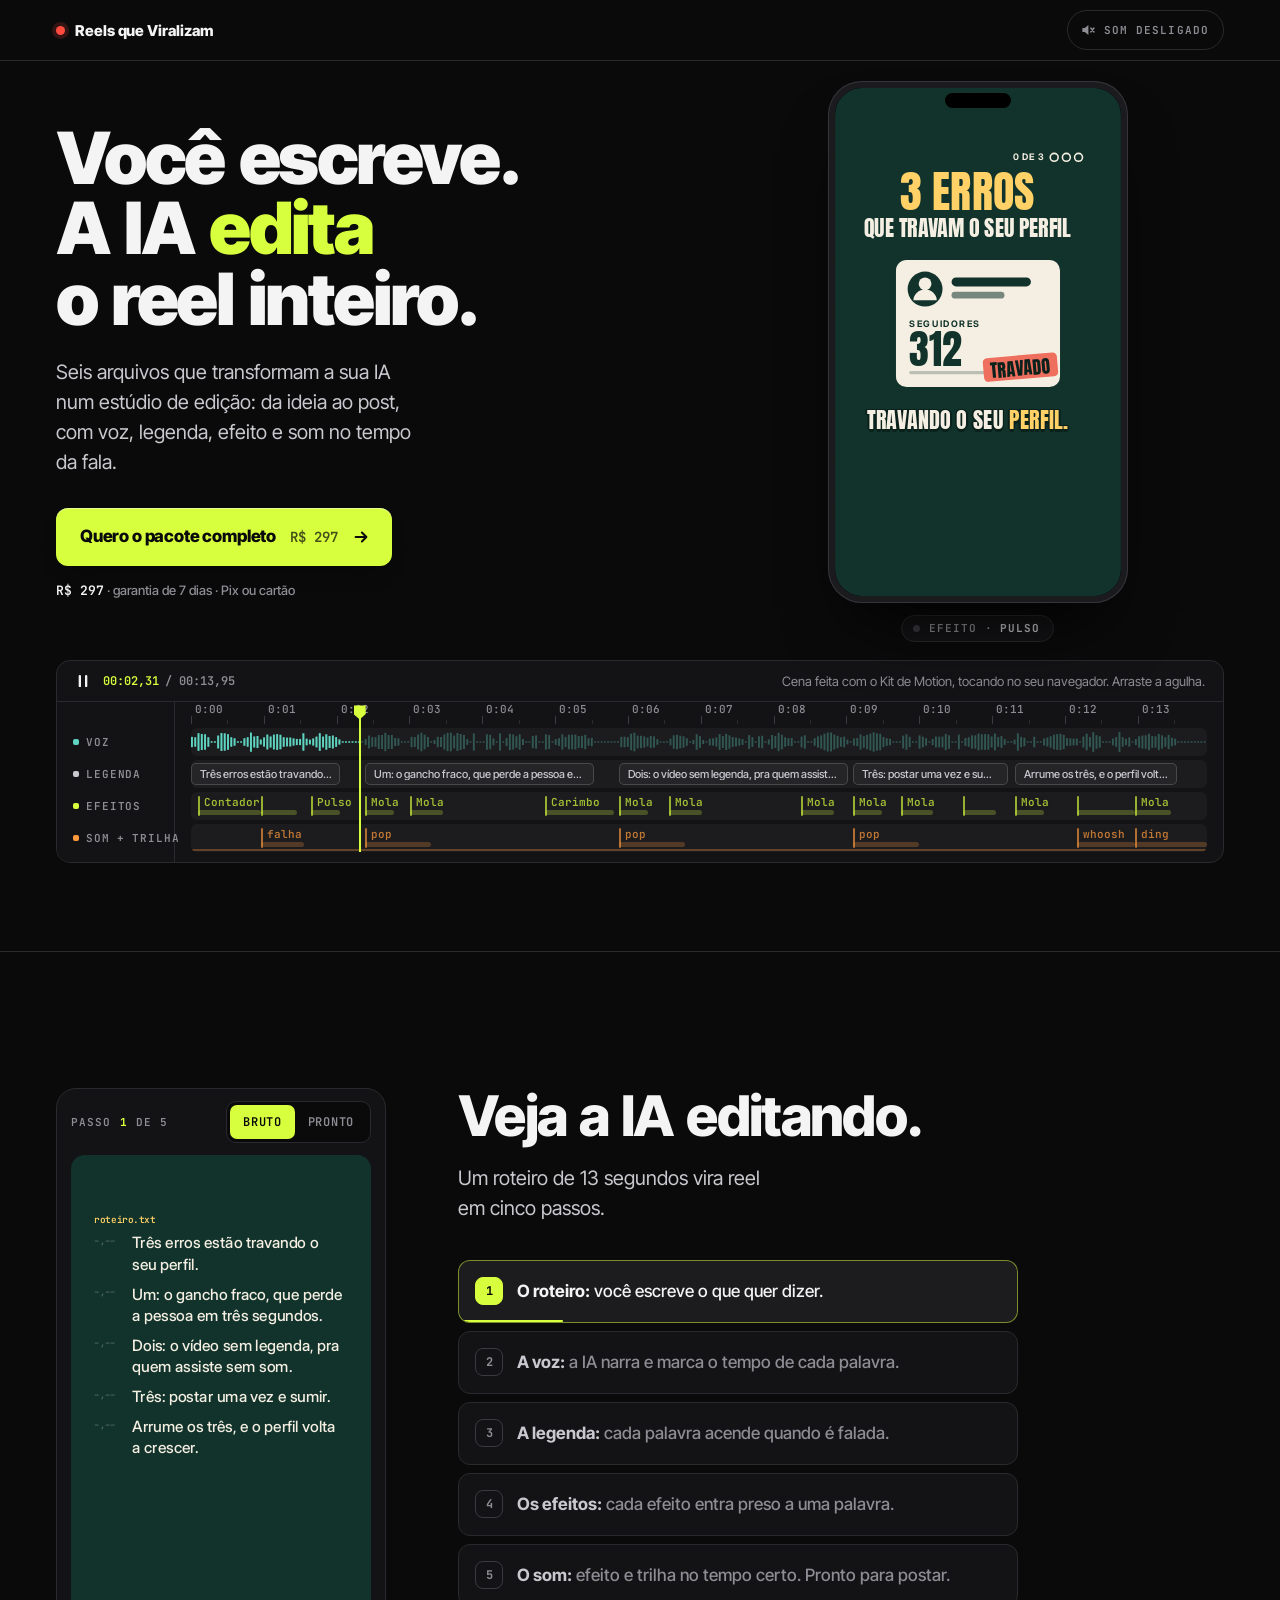
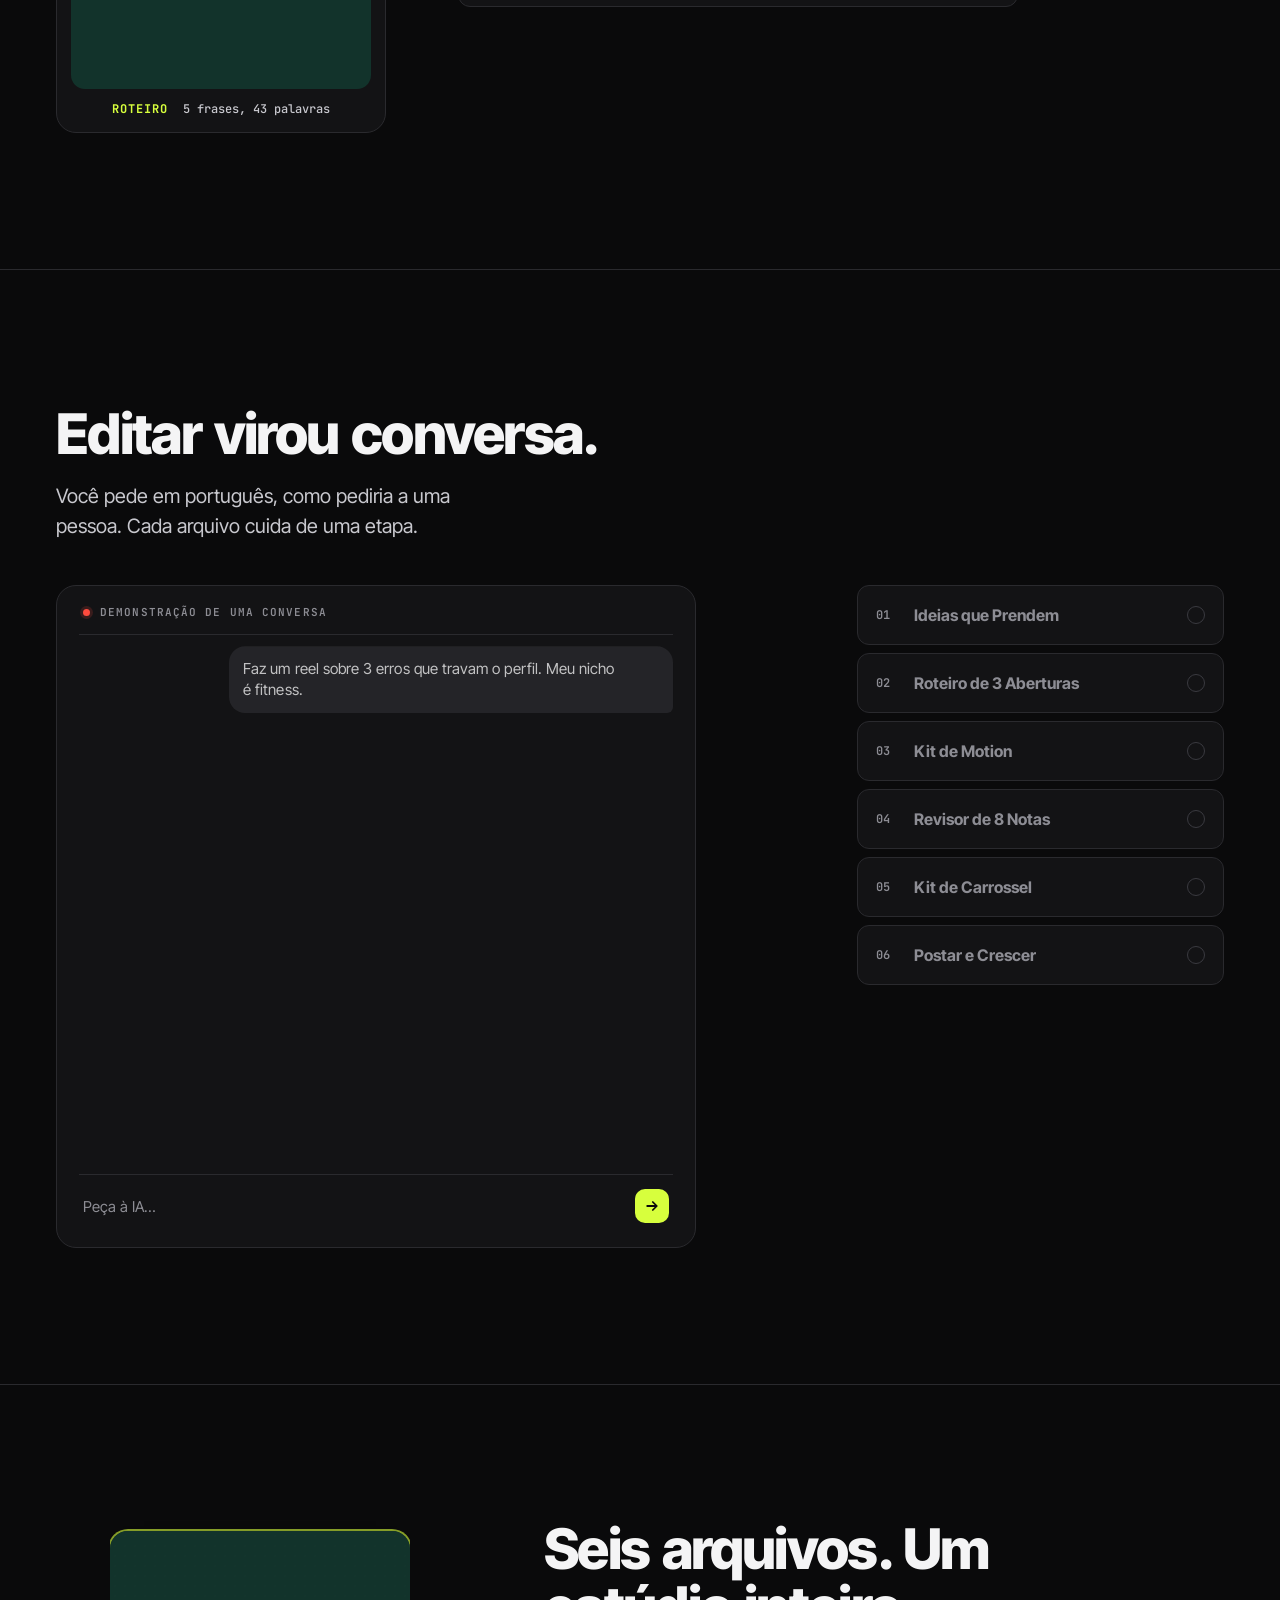
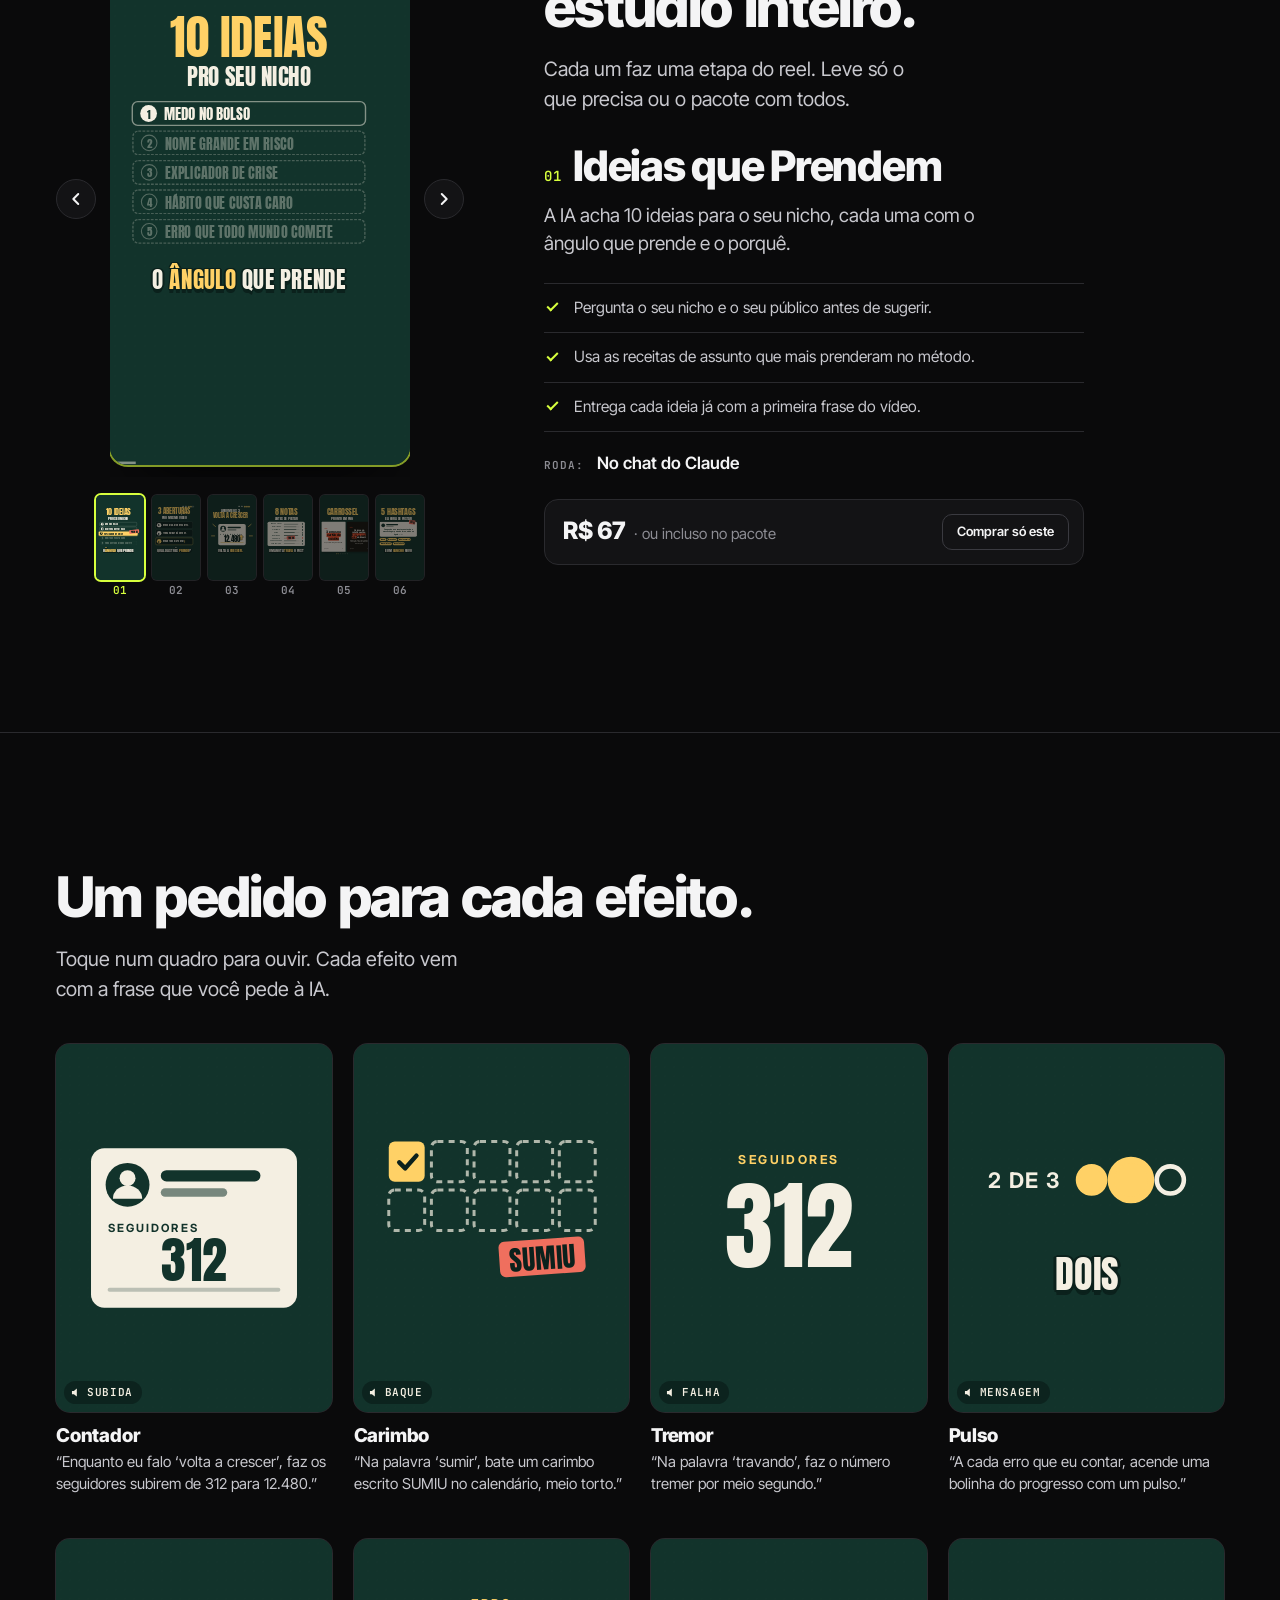
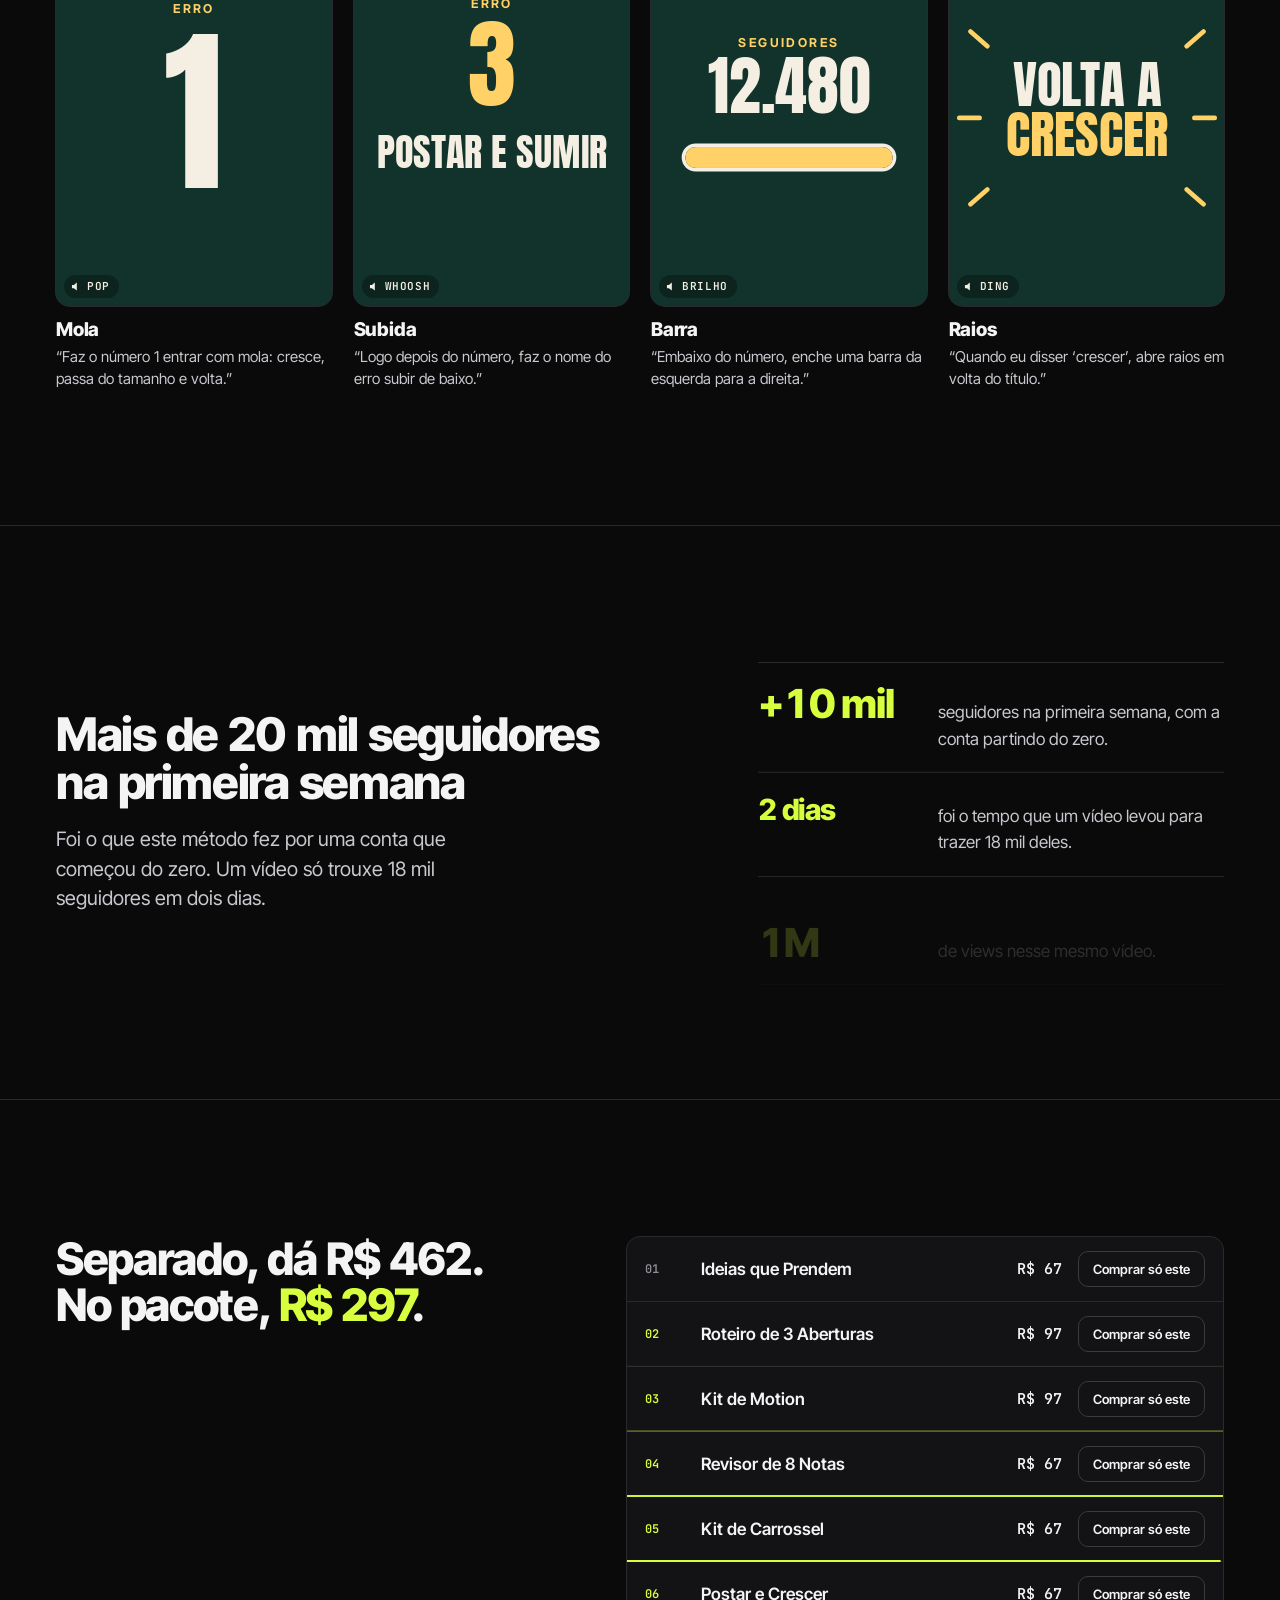
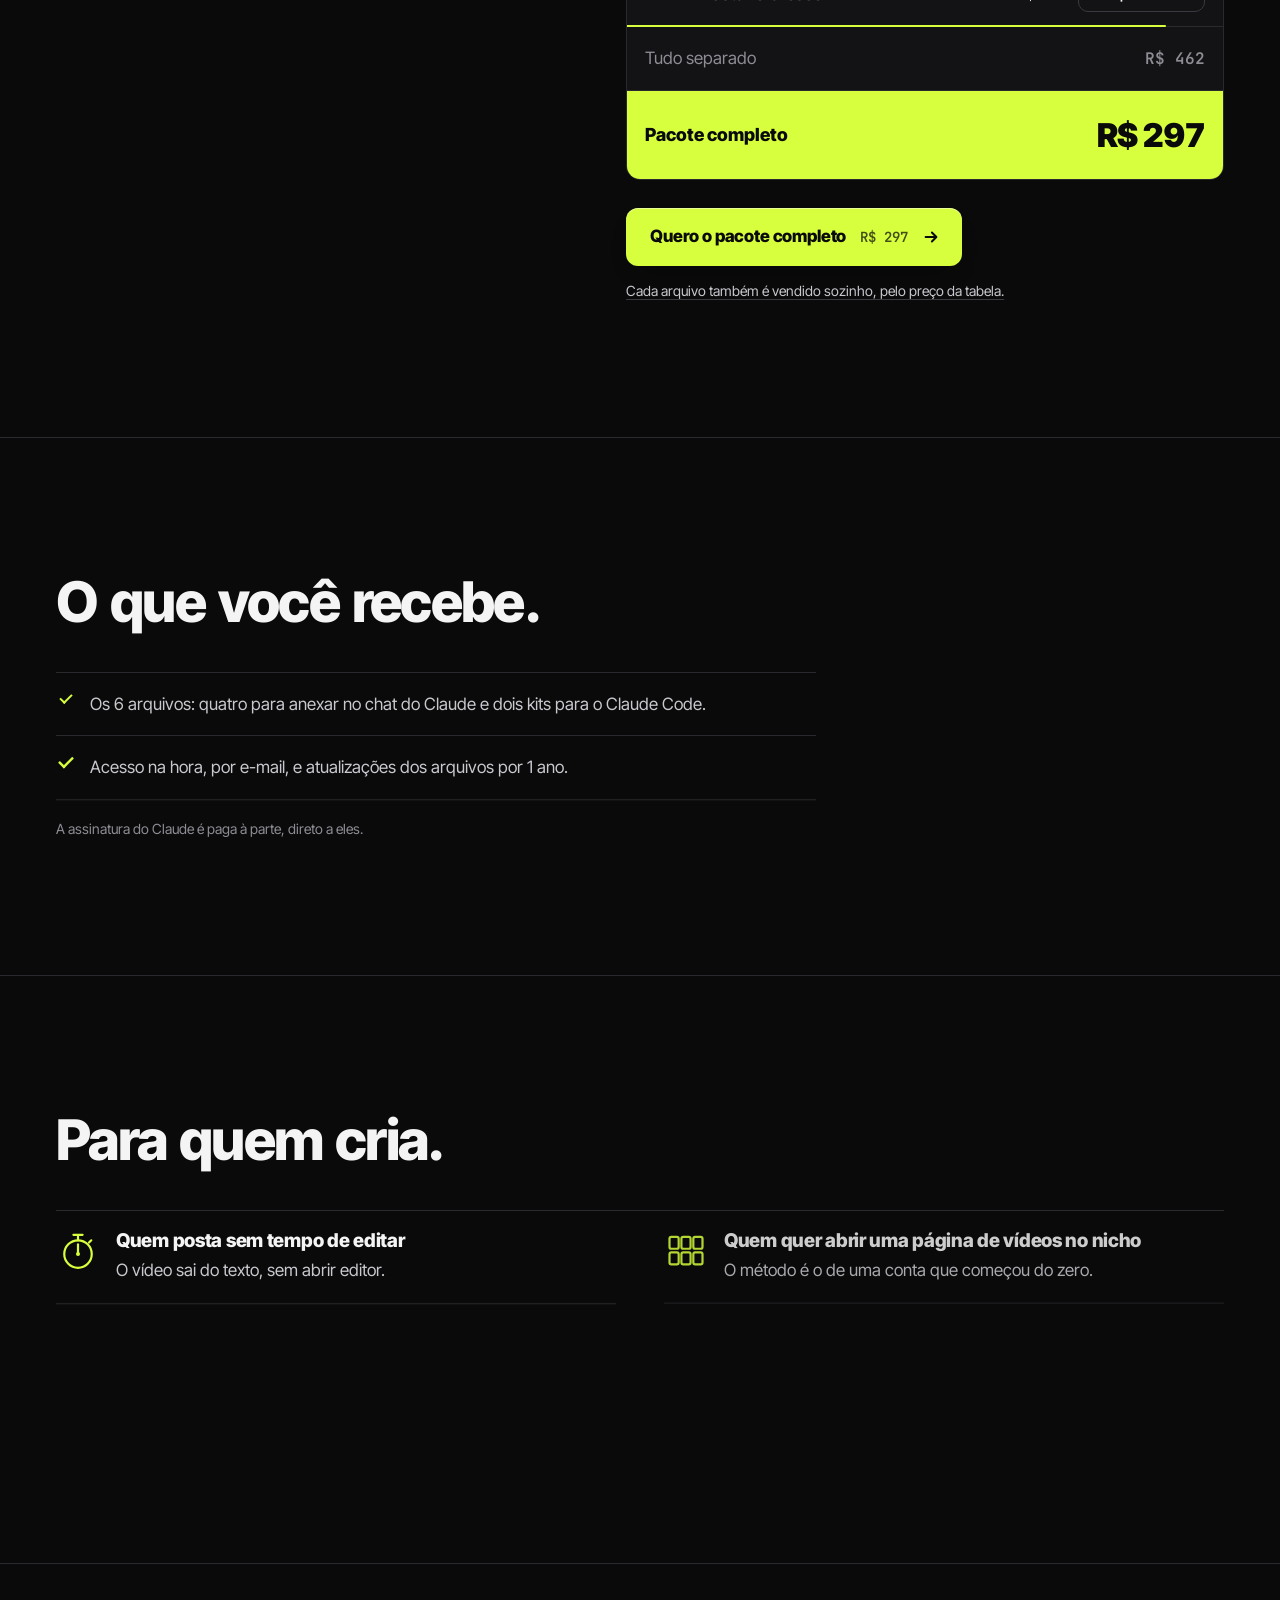
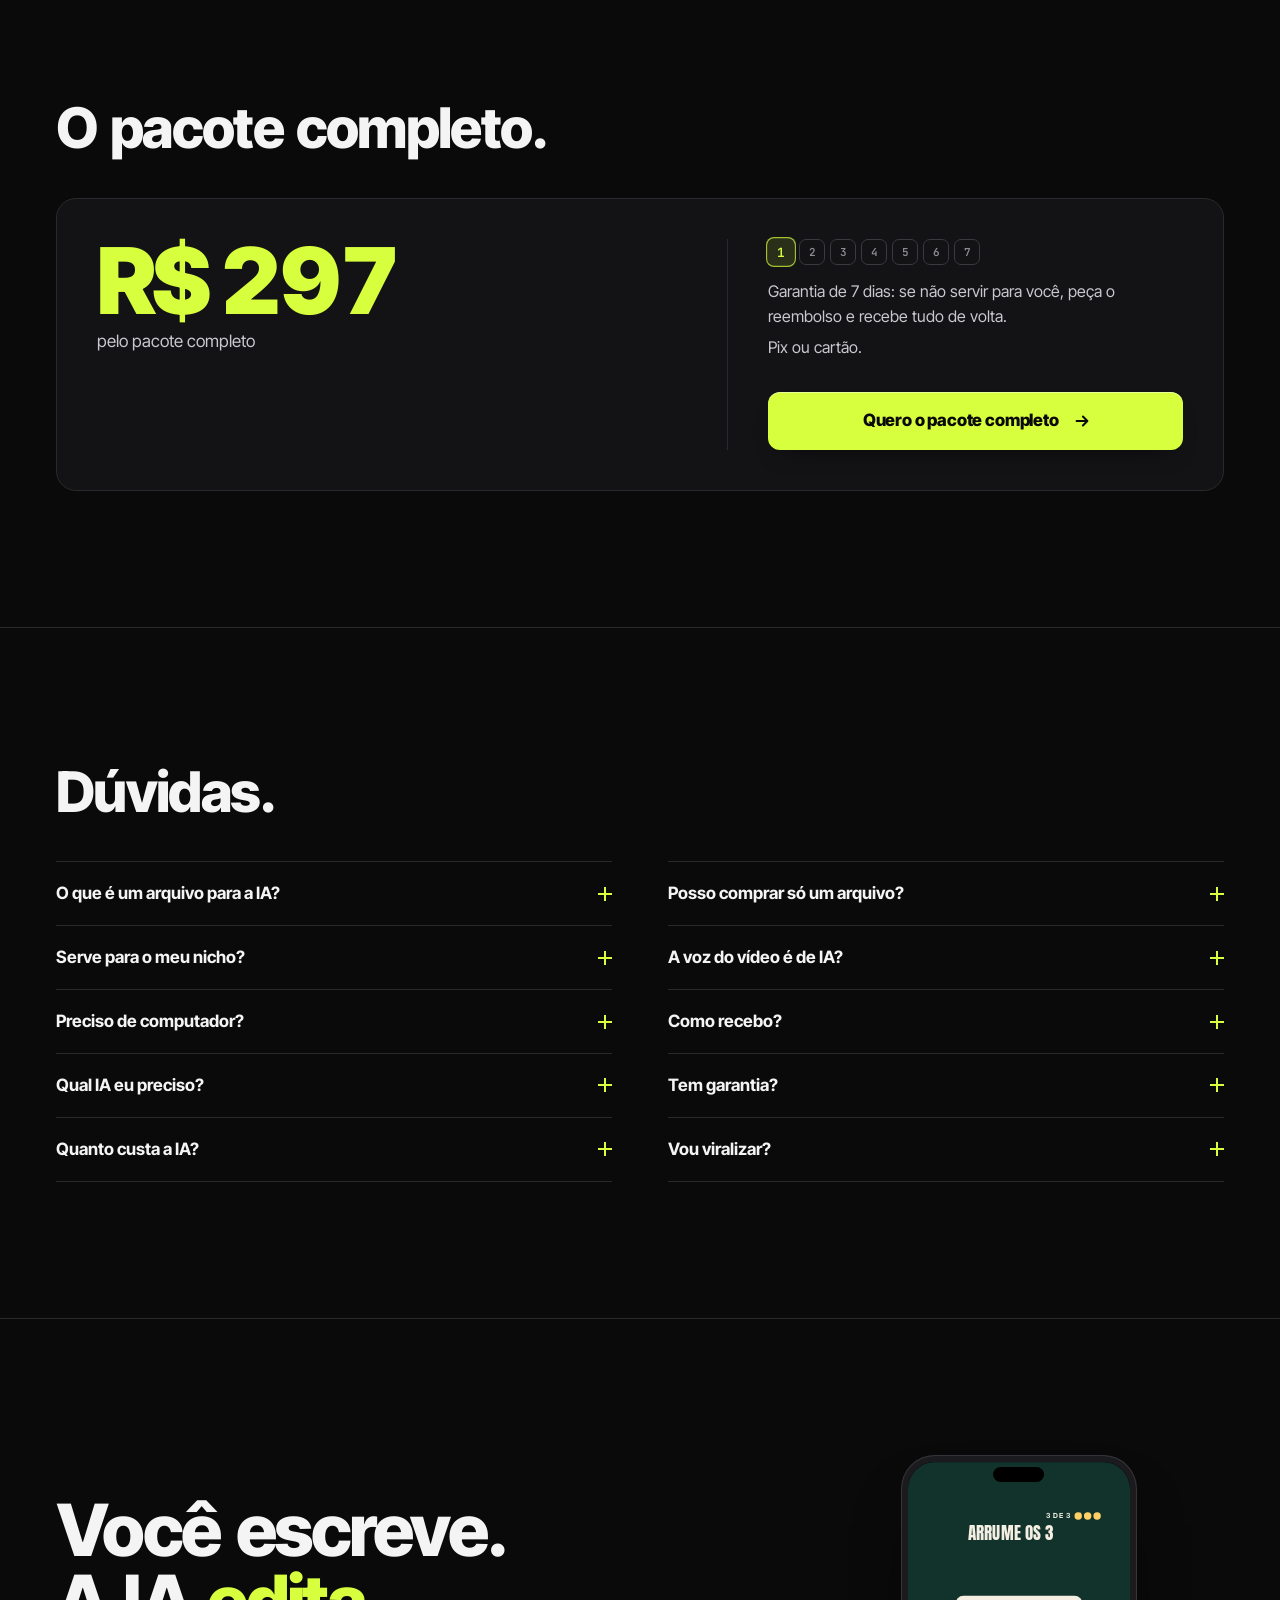
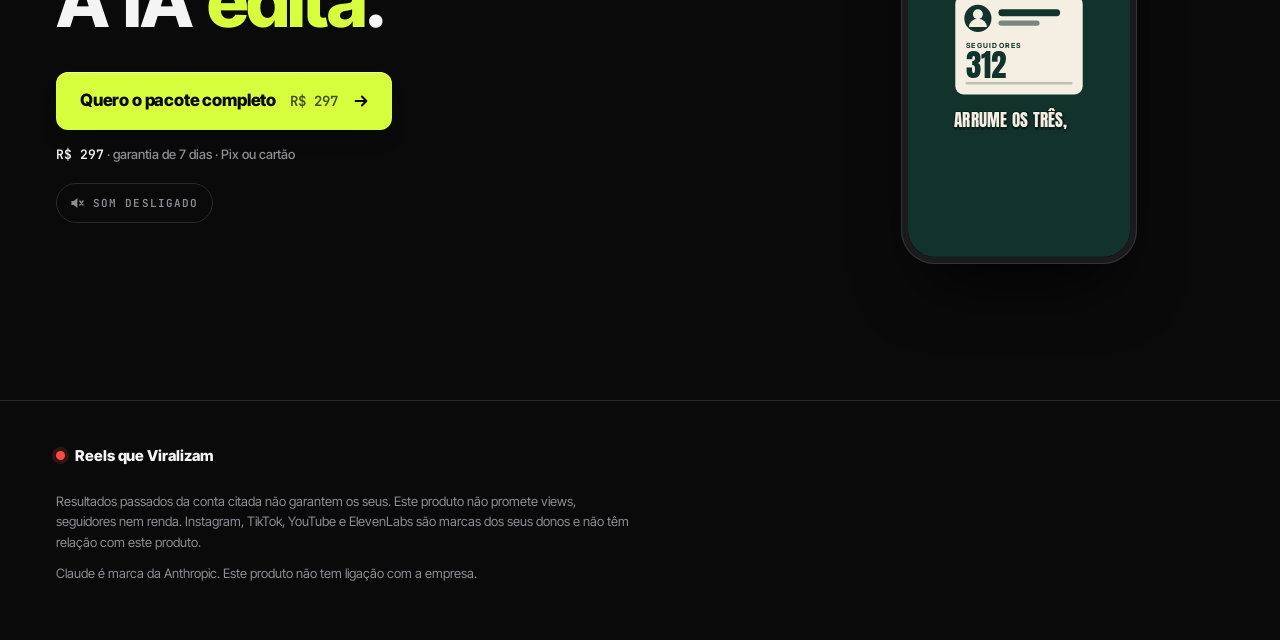
==== commit b30edff2: "site novo: 6 arquivos, pacote e links da Kiwify" ====
--- a/index.html
+++ b/index.html
@@ -2,897 +2,447 @@
 <html lang="pt-BR">
 <head>
 <meta charset="utf-8">
-<meta name="viewport" content="width=device-width, initial-scale=1">
-<title>Reels que Viralizam com IA</title>
-<meta name="description" content="Faça a sua conta crescer com vídeos animados e narrados feitos por IA, sem aparecer e sem editar. O método de uma conta que passou de 20 mil seguidores na primeira semana. Ebook, aulas, modelo de cena e kit para o Claude.">
-<meta property="og:title" content="Reels que Viralizam com IA">
-<meta property="og:description" content="Faça a sua conta crescer com vídeos feitos por IA. Você escreve; a IA desenha, narra e monta. Sem aparecer e sem editar.">
+<meta name="viewport" content="width=device-width, initial-scale=1, viewport-fit=cover">
+<title>Reels que Viralizam · Você escreve. A IA edita o reel inteiro.</title>
+<meta name="description" content="Seis arquivos que transformam a sua IA num estúdio de edição: da ideia ao post, com voz, legenda, efeito e som no tempo da fala.">
+<meta name="theme-color" content="#0a0a0b">
+<meta property="og:title" content="Reels que Viralizam">
+<meta property="og:description" content="Você escreve. A IA edita o reel inteiro, com voz, legenda, efeito e som no tempo da fala.">
 <meta property="og:type" content="website">
+<meta property="og:url" content="https://reelsqueviralizam.com.br/">
+<meta property="og:image" content="https://reelsqueviralizam.com.br/og.png">
+<meta property="og:image:width" content="1200">
+<meta property="og:image:height" content="630">
+<meta name="twitter:card" content="summary_large_image">
+<link rel="icon" href="data:image/svg+xml,%3Csvg xmlns='http://www.w3.org/2000/svg' viewBox='0 0 32 32'%3E%3Crect width='32' height='32' rx='8' fill='%230a0a0b'/%3E%3Ccircle cx='16' cy='16' r='7' fill='%23ff4b3e'/%3E%3C/svg%3E">
 <link rel="preconnect" href="https://fonts.googleapis.com">
 <link rel="preconnect" href="https://fonts.gstatic.com" crossorigin>
-<link href="https://fonts.googleapis.com/css2?family=Anton&family=Libre+Caslon+Text:ital,wght@0,400;0,700;1,400&display=swap" rel="stylesheet">
-<script>
-  // liga as entradas animadas só para quem aceita movimento; sem script, tudo aparece parado
-  if (!matchMedia('(prefers-reduced-motion: reduce)').matches) document.documentElement.classList.add('anima');
-  addEventListener('error', () => document.documentElement.classList.remove('anima'));
-</script>
-<style>
-  :root {
-    --papel: #efe6d0; --papel-claro: #fbf7ec; --tinta: #1c1a17; --vermelho: #c2311e; --ouro: #e3a512; --verde: #1e6b43;
-    --manchete: 'Anton', Impact, 'Arial Narrow', sans-serif;
-    --texto: 'Libre Caslon Text', Georgia, 'Times New Roman', serif;
-  }
-  * { box-sizing: border-box; }
-  html { scroll-behavior: smooth; scrollbar-color: var(--tinta) var(--papel); }
-  ::selection { background: var(--ouro); color: var(--tinta); }
-  body {
-    margin: 0; background-color: var(--papel); color: var(--tinta); font: 18px/1.6 var(--texto);
-    background-image: radial-gradient(rgba(28, 26, 23, .1) 1px, transparent 1.4px); background-size: 18px 18px;
-    overflow-x: hidden;
-  }
-  a { color: inherit; text-underline-offset: .18em; }
-  :focus-visible { outline: 3px solid var(--vermelho); outline-offset: 3px; }
-  .faixa { max-width: 1100px; margin: 0 auto; padding: 0 22px; }
-  section { padding: 72px 0; border-top: 3px solid var(--tinta); }
-  h1, h2, h3 { font-family: var(--manchete); font-weight: 400; text-transform: uppercase; line-height: 1.15; margin: 0; letter-spacing: .5px; text-wrap: balance; }
-  h1 { font-size: clamp(46px, 7.2vw, 88px); line-height: 1.1; }
-  h1 .lin, h2 .lin { display: block; }
-  h2 { font-size: clamp(34px, 5.4vw, 60px); margin-bottom: 22px; }
-  h3 { font-size: 26px; margin-bottom: 8px; }
-  p { margin: 0 0 16px; text-wrap: pretty; }
-  .vermelho { color: var(--vermelho); }
-  .marca-texto { background: linear-gradient(var(--ouro), var(--ouro)) no-repeat 0 86% / var(--varre, 100%) 40%; }
-  .grande { font-size: 21px; max-width: 36em; }
-
-  /* entradas: o script anima e depois solta o elemento */
-  html.anima [data-mov]:not([data-feito]) { opacity: 0; }
-  [data-mov] { will-change: transform, opacity; }
-
-  /* faixa da Black, discreta */
-  .black { display: block; background: var(--tinta); color: var(--papel-claro); text-align: center; font-size: 14px; letter-spacing: .02em; padding: 7px 12px; text-decoration: none; }
-  .black:hover b { text-decoration: underline; }
-  .black b { color: var(--ouro); font-variant-numeric: tabular-nums; }
-
-  /* cabeçalho de jornal */
-  .topo { border-bottom: 3px solid var(--tinta); padding: 12px 0; font-size: 14px; letter-spacing: .08em; text-transform: uppercase; }
-  .topo .faixa { display: flex; justify-content: space-between; align-items: baseline; gap: 12px; flex-wrap: wrap; }
-  .topo b { font-family: var(--manchete); font-weight: 400; font-size: 18px; letter-spacing: 1px; }
-
-  .abre { padding: 52px 0 0; border-top: 0; }
-  .abre .faixa { display: grid; grid-template-columns: 1.4fr .6fr; gap: 44px; align-items: center; padding-bottom: 64px; }
-  .abre .grande { margin-top: 24px; }
-  .vitrine { justify-self: center; width: min(100%, 330px); margin: 0; }
-  .vitrine figcaption { margin-top: 28px; text-align: center; font-size: 14px; line-height: 1.4; }
-  .video { position: relative; aspect-ratio: 9 / 16; border: 4px solid var(--tinta); background: var(--tinta); box-shadow: 10px 10px 0 var(--tinta); transform: rotate(1.2deg); }
-  .video iframe { width: 100%; height: 100%; display: block; border: 0; pointer-events: none; }
-  .video button { position: absolute; left: 10px; bottom: 10px; font: 700 14px var(--texto); background: var(--papel-claro); color: var(--tinta); border: 3px solid var(--tinta); padding: 6px 12px; cursor: pointer; }
-  .video button:active { transform: translate(1px, 1px); }
-  .video .trofeu { position: absolute; right: -22px; top: -30px; background: var(--ouro); color: var(--tinta); font: 700 13px/1.25 var(--texto); padding: 8px 12px 7px; border: 3px solid var(--tinta); box-shadow: 4px 4px 0 var(--tinta); transform: rotate(4deg); text-align: center; }
-  .video .trofeu b { display: block; font: 400 30px/1 var(--manchete); letter-spacing: .5px; text-transform: uppercase; }
-
-  .botao { display: inline-block; font-family: var(--manchete); font-size: 26px; letter-spacing: 1px; text-transform: uppercase; text-decoration: none; background: var(--vermelho); color: var(--papel-claro); padding: 14px 30px 12px; border: 3px solid var(--tinta); --sombra: var(--tinta); box-shadow: 6px 6px 0 var(--sombra); transition: transform .12s, box-shadow .12s; }
-  .botao:hover { transform: translate(2px, 2px); box-shadow: 4px 4px 0 var(--sombra); }
-  .botao:active { transform: translate(6px, 6px); box-shadow: 0 0 0 var(--sombra); }
-  .fecho .botao, .plano.forte .botao, .kit .botao { --sombra: var(--papel-claro); border-color: var(--papel-claro); }
-  .botao.claro { background: var(--papel-claro); color: var(--tinta); }
-  .chamada { display: flex; align-items: center; gap: 18px; flex-wrap: wrap; margin-top: 26px; }
-  .chamada span { font-size: 15px; }
-  /* tarja preta que fecha a abertura */
-  .selos { display: flex; justify-content: center; gap: 6px 40px; flex-wrap: wrap; margin: 0; padding: 15px 22px 12px; list-style: none; background: var(--tinta); color: var(--papel-claro); font-family: var(--manchete); font-size: clamp(18px, 2.2vw, 24px); letter-spacing: 1px; text-transform: uppercase; line-height: 1.2; }
-  .selos li::before { content: ''; display: inline-block; width: .5em; height: .5em; background: var(--ouro); margin-right: .55em; transform: rotate(45deg) translateY(-.12em); }
-
-  /* prova: as três aberturas */
-  .placar { display: grid; grid-template-columns: 1.4fr 1fr 1fr; gap: 18px; margin: 24px 0 0; align-items: end; }
-  .placar > div { background: var(--papel-claro); border: 3px solid var(--tinta); padding: 18px 18px 14px; }
-  .placar .letra { font-family: var(--manchete); font-size: 22px; }
-  .placar .fala { font-style: italic; min-height: 4.4em; margin: 6px 0 10px; font-size: 16px; line-height: 1.45; }
-  .placar .views { font-family: var(--manchete); font-size: clamp(30px, 3.4vw, 42px); line-height: 1; }
-  .placar > div:not(.campea) .letra { font-size: 18px; }
-  .placar .campea { padding: 26px 26px 20px; }
-  .placar .campea .views { font-size: clamp(64px, 8vw, 100px); }
-  .placar .campea { background: var(--tinta); color: var(--papel-claro); box-shadow: 10px 10px 0 var(--vermelho); }
-  .placar .campea .views { color: var(--ouro); }
-  .nota { font-size: 15px; opacity: .85; }
-  .numeros { display: grid; grid-template-columns: repeat(3, 1fr); gap: 18px; margin-top: 34px; }
-  h3.sub { font-size: clamp(28px, 3.6vw, 40px); margin: 64px 0 12px; }
-  .numeros > div { border-top: 6px solid var(--tinta); padding-top: 12px; }
-  .numeros b { display: block; font-family: var(--manchete); font-weight: 400; font-size: clamp(44px, 5.8vw, 70px); line-height: 1; color: var(--vermelho); margin-bottom: 6px; }
-
-  /* a janela */
-  .janela .faixa { display: grid; grid-template-columns: 1.2fr .8fr; gap: 44px; align-items: start; }
-  #nicho { display: block; color: var(--vermelho); white-space: nowrap; }
-  .dispensa { background: var(--papel-claro); border: 3px solid var(--tinta); box-shadow: 10px 10px 0 var(--tinta); padding: 24px; }
-  .dispensa ul { list-style: none; margin: 0; padding: 0; }
-  .dispensa li { padding: 12px 0; border-bottom: 1px solid rgba(28, 26, 23, .35); display: grid; grid-template-columns: 104px 1fr; gap: 14px; align-items: baseline; }
-  .dispensa li:last-child { border-bottom: 0; padding-bottom: 0; }
-  .dispensa s { font-family: var(--manchete); font-size: 24px; text-transform: uppercase; text-decoration-color: var(--vermelho); text-decoration-thickness: 4px; white-space: nowrap; }
-  .dispensa span { font-size: 16px; }
-  .nichos { display: flex; flex-wrap: wrap; gap: 10px; margin: 26px 0 0; padding: 0; list-style: none; }
-  .nichos li { font: 700 14px var(--texto); letter-spacing: .1em; text-transform: uppercase; border: 2px solid var(--tinta); padding: 6px 12px; background: var(--papel-claro); }
-
-  /* técnicas */
-  .tecnicas { display: grid; grid-template-columns: repeat(4, 1fr); gap: 22px; margin-top: 30px; }
-  .tecnica h3 { font-size: 23px; line-height: 1.14; margin: 16px 0 6px; }
-  .tecnica p { font-size: 16px; line-height: 1.5; margin-bottom: 6px; }
-  .tecnica small { font-size: 13px; letter-spacing: .1em; text-transform: uppercase; color: var(--vermelho); font-weight: 700; }
-  .aponta { display: flex; flex-direction: column; justify-content: space-between; height: 200px; padding: 20px 20px 16px; background: var(--vermelho); color: var(--papel-claro); border: 3px solid var(--tinta); box-shadow: 6px 6px 0 var(--tinta); text-decoration: none; font: 400 28px/1.1 var(--manchete); text-transform: uppercase; letter-spacing: .5px; transition: transform .12s, box-shadow .12s; }
-  .aponta:hover { transform: translate(2px, 2px); box-shadow: 4px 4px 0 var(--tinta); }
-  .aponta svg { width: 44px; height: 52px; align-self: flex-end; }
-  .exclusivo { display: grid; grid-template-columns: minmax(0, 420px) 1fr; gap: 40px; align-items: center; margin-top: 40px; padding: 34px; background: var(--tinta); color: var(--papel-claro); border: 3px solid var(--tinta); box-shadow: 10px 10px 0 var(--vermelho); scroll-margin-top: 20px; }
-  .exclusivo .palco { box-shadow: none; color: var(--tinta); }
-  .exclusivo h3 { font-size: clamp(34px, 4.6vw, 56px); margin: 14px 0 12px; }
-  .exclusivo p { font-size: 19px; max-width: 34em; }
-  .exclusivo small { font-size: 13px; letter-spacing: .1em; text-transform: uppercase; color: var(--ouro); font-weight: 700; }
-  .selo-x { display: inline-block; background: var(--vermelho); color: var(--papel-claro); font: 700 13px var(--texto); letter-spacing: .12em; text-transform: uppercase; padding: 6px 12px; border: 3px solid var(--papel-claro); transform: rotate(-2deg); }
-  .palco { position: relative; height: 200px; background: var(--papel-claro); border: 3px solid var(--tinta); box-shadow: 6px 6px 0 var(--tinta); overflow: hidden; font-family: var(--manchete); text-transform: uppercase; line-height: 1; }
-  .palco * { position: absolute; }
-  .palco.escuro { background: var(--tinta); color: var(--papel-claro); }
-  /* 1 quadro zero */
-  .d-zero .cel { left: 14px; top: 14px; bottom: 14px; aspect-ratio: 9 / 16; background: var(--tinta); border: 3px solid var(--tinta); }
-  .d-zero .g { left: 7px; right: 7px; top: 18px; background: var(--ouro); color: var(--tinta); font-size: 12px; line-height: 1.15; padding: 6px 4px 4px; text-align: center; }
-  .d-zero .o1 { left: 12px; bottom: 22px; width: 26px; height: 26px; border-radius: 50%; background: var(--vermelho); }
-  .d-zero .o2 { right: 12px; bottom: 20px; width: 22px; height: 36px; background: var(--papel-claro); }
-  .d-zero .crono { right: 12px; top: 26px; font-size: 34px; color: var(--vermelho); font-variant-numeric: tabular-nums; }
-  .d-zero .leg { right: 12px; left: 124px; top: 74px; text-align: right; font: 700 12px/1.35 var(--texto); text-transform: none; }
-  /* 2 aberturas */
-  .d-abre .fx { left: 16px; right: 16px; height: 36px; }
-  .d-abre .fx:nth-child(1) { top: 24px; } .d-abre .fx:nth-child(2) { top: 82px; } .d-abre .fx:nth-child(3) { top: 140px; }
-  .d-abre .ab { left: 0; top: 0; bottom: 0; width: 24%; transform-origin: left; color: var(--papel-claro); font-size: 20px; display: grid; place-items: center; }
-  .d-abre .fx:nth-child(1) .ab { background: #6b6558; } .d-abre .fx:nth-child(2) .ab { background: var(--ouro); color: var(--tinta); } .d-abre .fx:nth-child(3) .ab { background: var(--vermelho); }
-  .d-abre .co { left: 26%; top: 0; bottom: 0; width: 32%; background: var(--tinta); transform-origin: left; }
-  .d-abre .n { right: 0; top: 7px; font-size: 22px; }
-  .d-abre .fx:nth-child(3) .n { color: var(--vermelho); font-size: 30px; top: 2px; }
-  /* 3 palavra */
-  .d-palavra .frase { left: 14px; right: 14px; top: 20px; font: 700 17px/1.4 var(--texto); text-transform: none; }
-  .d-palavra .frase span { position: static; opacity: .28; }
-  .d-palavra .frase span.dita { opacity: 1; }
-  .d-palavra .frase span.ancora { box-shadow: inset 0 -7px 0 var(--ouro); }
-  .d-palavra .seta { left: 44px; bottom: 26px; width: 0; height: 0; border: 22px solid transparent; border-bottom: 38px solid var(--vermelho); border-top: 0; }
-  .d-palavra .haste { left: 58px; bottom: 26px; width: 16px; height: 34px; background: var(--vermelho); transform-origin: bottom; }
-  .d-palavra .p { bottom: 34px; width: 20px; height: 20px; border-radius: 50%; background: var(--tinta); }
-  /* 4 legenda */
-  .d-legenda .cx { left: 0; right: 0; top: 30px; height: 70px; }
-  .d-legenda .cx i { width: 34px; height: 34px; border: 3px solid var(--papel-claro); border-radius: 50%; left: 50%; top: 14px; margin-left: -17px; }
-  .d-legenda .cx u { left: 50%; top: 50px; width: 70px; height: 34px; margin-left: -35px; border: 3px solid var(--papel-claro); border-bottom: 0; border-radius: 34px 34px 0 0; }
-  .d-legenda .txt { left: 0; right: 0; bottom: 30px; text-align: center; font-size: 25px; letter-spacing: .5px; text-shadow: 2px 2px 0 #000, -2px 2px 0 #000, 2px -2px 0 #000, -2px -2px 0 #000; }
-  .d-legenda .txt b { position: static; font-weight: 400; color: var(--ouro); }
-  /* 5 mola x fade */
-  .d-mola .col { top: 0; bottom: 0; width: 50%; }
-  .d-mola .col:nth-child(2) { left: 50%; border-left: 3px solid var(--tinta); }
-  .d-mola .col span { left: 0; right: 0; bottom: 16px; text-align: center; font: 700 13px var(--texto); letter-spacing: .1em; }
-  .d-mola .bl { left: 50%; top: 42px; width: 74px; height: 74px; margin-left: -37px; background: var(--vermelho); border: 3px solid var(--tinta); }
-  .d-mola .col:nth-child(1) .bl { background: #a59f90; }
-  /* 6 contador */
-  .d-conta .num { left: 0; right: 0; top: 34px; text-align: center; font-size: 62px; color: var(--ouro); font-variant-numeric: tabular-nums; }
-  .d-conta .pts { left: 0; right: 0; bottom: 46px; height: 16px; }
-  .d-conta .pts i { width: 16px; height: 16px; border-radius: 50%; border: 3px solid var(--papel-claro); top: 0; }
-  .d-conta .pts i:nth-child(1) { left: calc(50% - 38px); } .d-conta .pts i:nth-child(2) { left: calc(50% - 8px); } .d-conta .pts i:nth-child(3) { left: calc(50% + 22px); }
-  .d-conta .rot { left: 0; right: 0; bottom: 18px; text-align: center; font-size: 16px; letter-spacing: 2px; }
-  /* 7 promessa */
-  .d-ppp .seg { left: 16px; right: 16px; height: 16px; border: 3px solid var(--tinta); }
-  .d-ppp .seg:nth-child(1) { top: 34px; } .d-ppp .seg:nth-child(2) { top: 90px; } .d-ppp .seg:nth-child(3) { top: 146px; }
-  .d-ppp .seg u { left: 0; top: 0; bottom: 0; width: 100%; background: var(--tinta); transform-origin: left; }
-  .d-ppp .seg:nth-child(3) u { background: var(--vermelho); }
-  .d-ppp .seg span { left: -3px; top: -21px; font: 700 12px var(--texto); letter-spacing: .1em; white-space: nowrap; }
-  .d-ppp .est { right: 14px; top: 104px; font-size: 38px; color: var(--ouro); -webkit-text-stroke: 2px var(--tinta); }
-  /* 8 revisor */
-  .d-rev .ch { width: calc(50% - 20px); height: 30px; border: 2px solid var(--tinta); background: var(--papel); }
-  .d-rev .ch span { left: 6px; top: 8px; font: 700 11px var(--texto); white-space: nowrap; text-transform: none; }
-  .d-rev .ch b { right: 0; top: 0; bottom: 0; width: 24px; background: var(--tinta); color: var(--papel-claro); font-weight: 400; font-size: 17px; display: grid; place-items: center; }
-  .d-rev .ch.ruim b { background: var(--vermelho); }
-  .d-rev .car { right: 14px; bottom: 8px; background: var(--verde); color: var(--papel-claro); font-size: 20px; letter-spacing: 1px; padding: 6px 10px 4px; border: 3px solid var(--tinta); }
-
-  .passos { display: grid; grid-template-columns: repeat(4, 1fr); gap: 18px; counter-reset: passo; }
-  .passos > div { border-top: 6px solid var(--tinta); padding-top: 12px; counter-increment: passo; }
-  .passos > div::before { content: counter(passo); font-family: var(--manchete); font-size: 54px; line-height: 1; color: var(--vermelho); display: block; }
-
-  .modulos { list-style: none; margin: 0; padding: 0; display: grid; grid-template-columns: 1fr 1fr; gap: 0 40px; counter-reset: m; }
-  .modulos li { counter-increment: m; padding: 14px 0 14px 58px; border-bottom: 1px solid rgba(28, 26, 23, .35); position: relative; }
-  .modulos li::before { content: counter(m, decimal-leading-zero); position: absolute; left: 0; top: 12px; font-family: var(--manchete); font-size: 30px; color: var(--vermelho); }
-  .modulos b { display: block; }
-  .modulos span { font-size: 16px; }
-
-  .duas { display: grid; grid-template-columns: 1fr 1fr; gap: 34px; }
-  .caixa { background: var(--papel-claro); border: 3px solid var(--tinta); padding: 24px; }
-  .lista { margin: 0; padding-left: 20px; }
-  .lista li { margin-bottom: 8px; }
-  .lista li::marker { color: var(--vermelho); }
-
-  /* o kit: bloco escuro, com a esteira e as teclas de som */
-  .kit { background: var(--tinta); color: var(--papel-claro); }
-  .kit h2 { margin: 18px 0 16px; }
-  .kit h2 .ouro { color: var(--ouro); }
-  .kit h3 { font-size: 30px; margin-bottom: 16px; }
-  .esteira { list-style: none; margin: 34px 0 0; padding: 0; display: grid; grid-template-columns: repeat(5, 1fr); gap: 12px; counter-reset: e; }
-  .esteira li { counter-increment: e; border: 3px solid rgba(251, 247, 236, .45); padding: 14px 14px 12px; }
-  .esteira li::before { content: counter(e); display: block; font: 400 20px/1 var(--manchete); color: var(--vermelho); margin-bottom: 6px; }
-  .esteira b { display: block; font: 400 32px/1.05 var(--manchete); text-transform: uppercase; letter-spacing: .5px; }
-  .esteira span { display: block; font-size: 15px; line-height: 1.35; margin-top: 6px; }
-  .esteira li.feito { background: var(--ouro); border-color: var(--ouro); color: var(--tinta); }
-  .kit-duas { display: grid; grid-template-columns: 1.1fr .9fr; gap: 48px; margin-top: 52px; align-items: start; }
-  .teclas { display: grid; grid-template-columns: repeat(4, 1fr); gap: 14px; margin-bottom: 18px; }
-  .teclas button { font: 400 21px/1 var(--manchete); letter-spacing: .5px; text-transform: uppercase; color: var(--tinta); background: var(--papel-claro); border: 3px solid var(--papel-claro); padding: 16px 6px 13px; cursor: pointer; box-shadow: 5px 5px 0 var(--vermelho); transition: transform .08s, box-shadow .08s, background-color .08s; }
-  .teclas button:hover { background: var(--ouro); border-color: var(--ouro); }
-  .teclas button:active, .teclas button.tocou { transform: translate(5px, 5px); box-shadow: 0 0 0 var(--vermelho); background: var(--ouro); border-color: var(--ouro); }
-  .teclas button:focus-visible { outline-color: var(--ouro); }
-  /* a ficha do kit: papel claro sobre o fundo escuro; número vermelho grande e o ganho ao lado */
-  .ficha { background: var(--papel-claro); color: var(--tinta); border: 3px solid var(--papel-claro); box-shadow: 10px 10px 0 var(--vermelho); }
-  .kit .ficha h3 { font-size: 30px; margin: 0; padding: 17px 28px 13px; background: var(--ouro); color: var(--tinta); border-bottom: 3px solid var(--tinta); }
-  .ficha ul { list-style: none; margin: 0; padding: 4px 28px; }
-  .ficha li { display: grid; grid-template-columns: 104px 1fr; gap: 20px; align-items: center; min-height: 92px; padding: 10px 0; border-bottom: 1px solid rgba(28, 26, 23, .22); }
-  .ficha li:last-child { border-bottom: 0; }
-  .ficha b { font: 400 58px/1 var(--manchete); letter-spacing: .5px; color: var(--vermelho); text-align: center; padding-top: 5px; font-variant-numeric: tabular-nums; }
-  .ficha li:last-child b { font-size: 36px; line-height: .98; text-transform: uppercase; }
-  .ficha span { font-size: 16px; line-height: 1.38; color: rgba(28, 26, 23, .86); }
-  .ficha strong { display: block; font: 400 23px/1.1 var(--manchete); text-transform: uppercase; letter-spacing: .5px; margin-bottom: 4px; color: var(--tinta); }
-  .ficha p { margin: 0; padding: 15px 28px 14px; background: var(--tinta); color: var(--papel-claro); font-size: 16px; line-height: 1.4; border-top: 3px solid var(--tinta); }
-  .ficha p b { font: inherit; font-weight: 700; color: var(--ouro); padding: 0; }
-  .conversa { margin-top: 30px; display: grid; gap: 14px; }
-  .conversa p { margin: 0; padding: 14px 18px 13px; font-size: 17px; line-height: 1.45; max-width: 88%; }
-  .conversa small { display: block; font-size: 12px; font-weight: 700; letter-spacing: .12em; text-transform: uppercase; margin-bottom: 4px; }
-  .conversa .voce { background: var(--papel-claro); color: var(--tinta); justify-self: end; border-radius: 18px 18px 0 18px; }
-  .conversa .voce small { color: var(--vermelho); }
-  .conversa .ia { border: 3px solid var(--ouro); border-radius: 18px 18px 18px 0; }
-  .conversa .ia small { color: var(--ouro); }
-  .kit .chamada { margin-top: 44px; }
-
-  /* planos */
-  .relogio { display: inline-flex; gap: 10px; align-items: baseline; background: var(--tinta); color: var(--papel-claro); padding: 10px 18px; margin-bottom: 26px; flex-wrap: wrap; }
-  .relogio b { font-family: var(--manchete); font-weight: 400; font-size: 30px; color: var(--ouro); font-variant-numeric: tabular-nums; letter-spacing: 1px; }
-  .planos { display: grid; grid-template-columns: 1fr 1fr 1fr; gap: 22px; align-items: stretch; }
-  .plano { background: var(--papel-claro); border: 3px solid var(--tinta); padding: 28px; position: relative; display: flex; flex-direction: column; }
-  .plano.forte { background: var(--tinta); color: var(--papel-claro); box-shadow: 10px 10px 0 var(--vermelho); }
-  .plano.forte .preco { color: var(--ouro); }
-  .plano.forte .selo { border-color: var(--papel-claro); }
-  .plano.forte .lista li::marker { color: var(--ouro); }
-  .plano .selo { position: absolute; right: 16px; top: -18px; background: var(--vermelho); color: var(--papel-claro); font: 700 13px var(--texto); letter-spacing: .12em; text-transform: uppercase; padding: 6px 12px; border: 3px solid var(--tinta); transform: rotate(2deg); }
-  .preco { font-family: var(--manchete); font-size: 76px; line-height: 1; margin: 12px 0 2px; }
-  .preco small { font-size: 28px; }
-  .de { font-size: 15px; min-height: 1.6em; }
-  .plano .lista { margin: 18px 0 24px; }
-  .plano .botao { display: block; text-align: center; margin-top: auto; }
-
-  details { border-bottom: 1px solid rgba(28, 26, 23, .35); }
-  summary { cursor: pointer; font-weight: 700; font-size: 19px; padding: 16px 40px 16px 0; list-style: none; position: relative; }
-  summary::-webkit-details-marker { display: none; }
-  summary::after { content: '+'; position: absolute; right: 4px; top: 6px; font-family: var(--manchete); font-size: 34px; color: var(--vermelho); transition: transform .2s; }
-  details[open] summary::after { transform: rotate(45deg); }
-  summary:hover { color: var(--vermelho); }
-  details p { margin: 0 0 18px; max-width: 46em; }
-
-  .fecho { background: var(--tinta); color: var(--papel-claro); text-align: center; }
-  .fecho h2 { max-width: 16em; margin: 0 auto 18px; }
-  .fecho h2 .ouro { color: var(--ouro); }
-  .fecho p { max-width: 34em; margin: 0 auto 30px; font-size: 20px; }
-  .fecho .preco-linha { margin: 22px auto 0; font-size: 15px; opacity: .85; }
-
-  footer { border-top: 3px solid var(--tinta); padding: 30px 0 46px; font-size: 14px; }
-
-  /* botão fixo no celular */
-  .fixo { display: none; }
-
-  @media (min-width: 821px) { h1 .lin { white-space: nowrap; } }
-  @media (max-width: 1000px) {
-    .tecnicas { grid-template-columns: 1fr 1fr; }
-  }
-  @media (max-width: 820px) {
-    body { font-size: 17px; }
-    section { padding: 50px 0; }
-    h1 { line-height: 1.17; }
-    .abre { padding: 34px 0 0; }
-    .abre .faixa { padding-bottom: 46px; }
-    .plano.forte { box-shadow: 6px 6px 0 var(--vermelho); }
-    .abre .faixa, .duas, .planos, .modulos, .janela .faixa, .exclusivo, .kit-duas { grid-template-columns: 1fr; }
-    .esteira { grid-template-columns: 1fr 1fr; }
-    .esteira li:last-child { grid-column: span 2; }
-    .kit-duas { gap: 34px; margin-top: 38px; }
-    .exclusivo { padding: 22px; gap: 22px; box-shadow: 6px 6px 0 var(--vermelho); }
-    .vitrine { margin: 22px auto 0; }
-    .video .trofeu { right: -8px; }
-    .placar, .numeros { grid-template-columns: 1fr; }
-    .placar .fala { min-height: 0; }
-    .placar { align-items: stretch; }
-    .placar .campea { box-shadow: 6px 6px 0 var(--vermelho); }
-    .passos { grid-template-columns: 1fr 1fr; }
-    .planos { gap: 34px; }
-    .fixo { display: block; position: fixed; left: 0; right: 0; bottom: 0; z-index: 5; background: var(--vermelho); color: var(--papel-claro); border-top: 3px solid var(--tinta); text-align: center; text-decoration: none; font-family: var(--manchete); font-size: 21px; letter-spacing: 1px; text-transform: uppercase; padding: 13px 10px 11px; transform: translateY(110%); transition: transform .25s; }
-    .fixo.ativo { transform: none; }
-    footer { padding-bottom: 90px; }
-  }
-  @media (max-width: 520px) {
-    .tecnicas { grid-template-columns: 1fr; }
-    .teclas { grid-template-columns: 1fr 1fr; }
-    .ficha ul { padding: 4px 20px; }
-    .kit .ficha h3, .ficha p { padding-left: 20px; padding-right: 20px; }
-    .ficha li { grid-template-columns: 76px 1fr; gap: 14px; }
-    .ficha b { font-size: 46px; }
-    .ficha li:last-child b { font-size: 29px; }
-    .aponta { height: auto; flex-direction: row; align-items: center; gap: 14px; }
-    .aponta svg { align-self: center; flex: none; }
-    .topo span { display: none; }
-  }
-</style>
+<!-- Inter Tight e JetBrains Mono são do site; Anton e Inter, dos reels desenhados dentro dele -->
+<link href="https://fonts.googleapis.com/css2?family=Anton&family=Inter:wght@500;700&family=Inter+Tight:wght@400;500;600;700;800;900&family=JetBrains+Mono:wght@500;600;700&display=swap" rel="stylesheet">
+<link rel="stylesheet" href="css/site.css">
+<script type="module" src="js/pagina.js"></script>
+<link rel="modulepreload" href="js/ajustes.js">
+<link rel="modulepreload" href="js/oferta.js">
+<link rel="modulepreload" href="js/tempo.js">
+<link rel="modulepreload" href="js/som.js">
+<link rel="modulepreload" href="js/linha-do-tempo.js">
+<link rel="modulepreload" href="demo/dados.js">
+<link rel="modulepreload" href="js/editando.js">
+<link rel="modulepreload" href="js/conversa.js">
+<link rel="modulepreload" href="js/catalogo.js">
+<link rel="modulepreload" href="js/efeitos.js">
+<link rel="modulepreload" href="js/venda.js">
 </head>
 <body>
 
-<a class="black" id="black" href="#planos">Preço de Black Friday · sobe em <b id="falta-curto">--</b></a>
-
-<div class="topo"><div class="faixa"><b>Reels que Viralizam com IA</b><span>O método da @quehistoriabsurda</span></div></div>
-
-<section class="abre">
-  <div class="faixa">
-    <div>
-      <h1>
-        <span class="lin" data-mov="sobe" data-atraso=".1">Faça a sua</span>
-        <span class="lin" data-mov="sobe" data-atraso=".2"><span class="marca-texto" data-varre>conta crescer</span></span>
-        <span class="lin" data-mov="sobe" data-atraso=".3">com vídeos</span>
-        <span class="lin" data-mov="sobe" data-atraso=".4">feitos por IA.</span>
-      </h1>
-      <p class="grande" data-mov="sobe" data-atraso=".6">Você escreve. A IA desenha, narra e monta. Vídeos animados feitos para <b>prender quem assiste</b> e <b>trazer seguidores</b>, sem aparecer e sem editar.</p>
-      <div class="chamada" data-mov="mola" data-atraso=".8">
-        <a class="botao" href="#planos">Quero aprender</a>
-        <span>A partir de <b data-preco="ebook">R$ 47</b>. Garantia de 7 dias.</span>
-      </div>
-    </div>
-    <figure class="vitrine">
-      <div class="video" data-mov="cai" data-atraso=".45">
-        <span class="trofeu"><b>+20 mil</b> seguidores<br>na primeira semana</span>
-        <iframe id="demo" src="demo/cena.html?render" title="Cena de exemplo rodando" scrolling="no" tabindex="-1"></iframe>
-        <button id="som" type="button" aria-pressed="false">Ligar o som</button>
-      </div>
-      <figcaption>Cena de exemplo do curso, desenhada agora no seu navegador. O som liga no seu primeiro toque na página.</figcaption>
-    </figure>
-  </div>
-  <ul class="selos">
-    <li>Sem aparecer</li><li>Sem saber editar</li><li>Sem saber programar</li>
-  </ul>
-</section>
-
-<section>
-  <div class="faixa">
-    <h2 data-mov="sobe"><span class="lin">Mais de <span class="marca-texto">20 mil seguidores</span></span> <span class="lin">na primeira semana</span></h2>
-    <p class="grande" data-mov="sobe">Foi o que este método fez por uma conta que começou do zero. Um vídeo só trouxe 18 mil seguidores em dois dias.</p>
-    <div class="numeros">
-      <div data-mov="sobe"><b data-conta="20" data-fmt="mais-mil">+20 mil</b>seguidores na primeira semana, com a conta partindo do zero.</div>
-      <div data-mov="sobe" data-atraso=".12"><b data-conta="2" data-fmt="dias">2 dias</b>foi o tempo que um vídeo levou para trazer 18 mil deles.</div>
-      <div data-mov="sobe" data-atraso=".24"><b data-conta="5" data-fmt="M">5M</b>de views nesse mesmo vídeo.</div>
-    </div>
-    <h3 class="sub" data-mov="sobe">O que fez esse vídeo andar foi a abertura</h3>
-    <p data-mov="sobe">Ele foi publicado com três aberturas diferentes e o mesmo corpo, palavra por palavra. Você aprende as três fórmulas, e o ebook mostra o vídeo vencedor frase por frase.</p>
-    <div class="placar">
-      <div class="campea" data-mov="mola"><div class="letra">A abertura que venceu · paradoxo</div><div class="fala">"Por que o impossível aconteceu?"</div><div class="views">5M</div><div>views</div></div>
-      <div data-mov="sobe" data-atraso=".2"><div class="letra">Outra abertura · pergunta</div><div class="fala">Uma pergunta do tipo "e se".</div><div class="views">27 mil</div><div>views</div></div>
-      <div data-mov="sobe" data-atraso=".3"><div class="letra">Outra abertura · manchete</div><div class="fala">O fato dito de forma direta, como num jornal.</div><div class="views">2 mil</div><div>views</div></div>
-    </div>
-  </div>
-</section>
-
-<section class="janela">
-  <div class="faixa">
-    <div>
-      <h2 data-mov="sobe">Quase ninguém faz vídeo assim sobre <span id="nicho">finanças</span></h2>
-      <p class="grande" data-mov="sobe">Vídeo animado e narrado sempre foi coisa de quem paga editor ou motion designer. Com IA e um método, ele sai de um roteiro, na sua mesa, sem equipe.</p>
-      <p data-mov="sobe">Pouca gente sabe que isso já é possível, e menos gente ainda sabe fazer direito. Enquanto o seu nicho não tem ninguém publicando nesse formato, o espaço é de quem chega primeiro: a conta que aparece com vídeo animado e narrado se destaca no meio de tanta gente falando para a câmera.</p>
-      <p data-mov="sobe"><b>Quando todo criador fizer, vira obrigação. Hoje ainda é vantagem.</b></p>
-      <ul class="nichos" data-mov="sobe">
-        <li>Curiosidades</li><li>Finanças</li><li>Notícias</li><li>História</li><li>Games</li><li>Fitness</li><li>Receitas</li><li>Educação</li>
+<!-- 1. Faixa da Black: some sozinha depois da data (pagina.js) -->
+<a id="black" class="black" href="#preco">
+  <span class="black-selo"><span class="rec" aria-hidden="true"></span>BLACK</span>
+  <span class="black-oferta">Pacote completo por <b data-preco="pacote">R$ 147</b></span>
+  <span class="black-prazo">acaba em <b class="black-contador" data-contador>--:--:--</b></span>
+</a>
+
+<main>
+
+<!-- 2. Abertura -->
+<section id="abertura" class="abertura">
+  <header class="topo">
+    <div class="conteudo topo-linha">
+      <span class="marca"><span class="rec" aria-hidden="true"></span>Reels que Viralizam</span>
+      <button class="chave-som" type="button" data-som-chave aria-pressed="false">
+        <svg class="icone-mudo" viewBox="0 0 20 20" aria-hidden="true"><path d="M3 7.5h3l4.5-3.75v12.5L6 12.5H3z" fill="currentColor"/><path d="M13.5 7.5l4 5m0-5l-4 5" fill="none" stroke="currentColor" stroke-width="1.8" stroke-linecap="round"/></svg>
+        <svg class="icone-ligado" viewBox="0 0 20 20" aria-hidden="true"><path d="M3 7.5h3l4.5-3.75v12.5L6 12.5H3z" fill="currentColor"/><path d="M13.25 7.25a3.9 3.9 0 0 1 0 5.5M15.75 4.75a7.4 7.4 0 0 1 0 10.5" fill="none" stroke="currentColor" stroke-width="1.8" stroke-linecap="round"/></svg>
+        Som <span data-som-estado>desligado</span>
+      </button>
+    </div>
+  </header>
+  <!-- No celular: manchete, o reel tocando, a linha do tempo, o texto e o botão. No computador: manchete e texto
+       à esquerda, o celular à direita e a linha do tempo embaixo, de lado a lado (linha-do-tempo.js). -->
+  <div class="conteudo abertura-grade">
+    <h1 class="abertura-titulo"><span class="verso">Você escreve.</span> <span class="verso">A IA <em>edita</em></span> <span class="verso">o reel inteiro.</span></h1>
+    <div class="vitrine">
+      <div class="fone">
+        <span class="bolha" aria-hidden="true"></span>
+        <!-- espaço do vídeo da abertura: sem vídeo no AJUSTES, fica a cena de verdade, tocando no navegador;
+             com vídeo, ele precisa ser o render desta mesma cena, porque a linha do tempo é a dela -->
+        <div class="tela" data-video="abertura">
+          <iframe src="demo/cena.html?render" title="Cena de exemplo feita com o Kit de Motion" scrolling="no" tabindex="-1"></iframe>
+        </div>
+      </div>
+      <p class="selo-efeito" aria-hidden="true"><span class="selo-luz"></span><span>Efeito</span> · <b data-selo>Contador</b></p>
+    </div>
+    <div class="linha pausada" data-linha>
+      <button class="linha-tocar" type="button" data-tocar aria-label="Tocar a cena">
+        <svg class="icone-pausar" viewBox="0 0 20 20" aria-hidden="true"><path d="M6.5 4.5v11M13.5 4.5v11" fill="none" stroke="currentColor" stroke-width="2.6" stroke-linecap="round"/></svg>
+        <svg class="icone-tocar" viewBox="0 0 20 20" aria-hidden="true"><path d="M6.5 4.6v10.8L15.6 10z" fill="currentColor" stroke="currentColor" stroke-width="1.6" stroke-linejoin="round"/></svg>
+      </button>
+      <p class="linha-tempo" aria-hidden="true"><b data-tempo>00:00,00</b><span>/ <span data-total>00:13,95</span></span></p>
+      <p class="linha-legenda">Cena feita com o Kit de Motion, tocando no seu navegador. Arraste a agulha.</p>
+      <div class="linha-rolagem" data-rolagem>
+        <div class="linha-miolo">
+          <ul class="linha-rotulos" aria-hidden="true">
+            <li class="rotulo-voz">Voz</li>
+            <li class="rotulo-legenda">Legenda</li>
+            <li class="rotulo-efeitos">Efeitos</li>
+            <li class="rotulo-som">Som <small>+ trilha</small></li>
+          </ul>
+          <div class="linha-pista" data-pista role="slider" tabindex="0" aria-label="Agulha da linha do tempo, em segundos" aria-valuemin="0" aria-valuemax="13.95" aria-valuenow="0" aria-valuetext="0 segundo">
+            <div class="faixas" data-faixas>
+              <div class="regua" data-regua></div>
+              <div class="faixa faixa-voz" data-faixa="voz"></div>
+              <div class="faixa faixa-legenda" data-faixa="legenda"></div>
+              <div class="faixa faixa-efeitos" data-faixa="efeitos"></div>
+              <div class="faixa faixa-som" data-faixa="som"></div>
+              <div class="agulha" data-agulha><span class="agulha-cabeca"></span></div>
+            </div>
+          </div>
+        </div>
+      </div>
+    </div>
+    <div class="abertura-texto">
+      <p class="sub">Seis arquivos que transformam a sua IA num estúdio de edição: da ideia ao post, com voz, legenda, efeito e som no tempo da fala.</p>
+      <a class="botao" href="#tabela" data-comprar="pacote">Quero o pacote completo <span class="botao-preco" data-preco="pacote">R$ 147</span><svg class="seta" viewBox="0 0 20 20" aria-hidden="true"><path d="M4 10h11.5M11 5l5 5-5 5" fill="none" stroke="currentColor" stroke-width="2.2" stroke-linecap="round" stroke-linejoin="round"/></svg></a>
+      <p class="letrinha"><span data-preco="pacote">R$ 147</span><span data-so-na-black> até <span data-dia-fim>30/11</span></span> · garantia de 7 dias · Pix ou cartão</p>
+    </div>
+  </div>
+</section>
+
+<!-- 3. Veja a IA editando: o mesmo roteiro ganha uma camada por passo, numa cena desenhada aqui (editando.js) -->
+<section id="editando" class="secao editando">
+  <div class="conteudo editando-grade">
+    <div class="editando-cabeca">
+      <h2>Veja a IA editando.</h2>
+      <p class="sub">Um roteiro de 13 segundos vira reel em cinco passos.</p>
+    </div>
+    <div class="visor" data-visor>
+      <div class="visor-topo">
+        <p class="rotulo visor-passo" aria-hidden="true">Passo <b data-visor-passo>1</b> de 5</p>
+        <div class="chave-bruto" role="group" aria-label="Comparar o roteiro com o reel pronto">
+          <button type="button" data-ir="1" aria-pressed="true">Bruto</button>
+          <button type="button" data-ir="5" aria-pressed="false">Pronto</button>
+        </div>
+      </div>
+      <div class="visor-reel" data-reel aria-hidden="true"></div>
+      <p class="visor-leitura" data-leitura aria-hidden="true"><b>Roteiro</b> 5 frases, 43 palavras</p>
+    </div>
+    <ol class="passos">
+      <li><button class="passo" type="button" data-passo="1" aria-pressed="true"><span class="passo-n">1</span><span class="so-leitor"> · </span><span class="passo-texto"><b>O roteiro:</b> você escreve o que quer dizer.</span><span class="passo-barra" aria-hidden="true"></span></button></li>
+      <li><button class="passo" type="button" data-passo="2" aria-pressed="false"><span class="passo-n">2</span><span class="so-leitor"> · </span><span class="passo-texto"><b>A voz:</b> a IA narra e marca o tempo de cada palavra.</span><span class="passo-barra" aria-hidden="true"></span></button></li>
+      <li><button class="passo" type="button" data-passo="3" aria-pressed="false"><span class="passo-n">3</span><span class="so-leitor"> · </span><span class="passo-texto"><b>A legenda:</b> cada palavra acende quando é falada.</span><span class="passo-barra" aria-hidden="true"></span></button></li>
+      <li><button class="passo" type="button" data-passo="4" aria-pressed="false"><span class="passo-n">4</span><span class="so-leitor"> · </span><span class="passo-texto"><b>Os efeitos:</b> cada efeito entra preso a uma palavra.</span><span class="passo-barra" aria-hidden="true"></span></button></li>
+      <li><button class="passo" type="button" data-passo="5" aria-pressed="false"><span class="passo-n">5</span><span class="so-leitor"> · </span><span class="passo-texto"><b>O som:</b> efeito e trilha no tempo certo. Pronto para postar.</span><span class="passo-barra" aria-hidden="true"></span></button></li>
+    </ol>
+    <p class="passo-agora" data-passo-texto aria-hidden="true"><b>O roteiro:</b> você escreve o que quer dizer.</p>
+  </div>
+</section>
+
+<!-- 4. Editar virou conversa: as mensagens entram em fila e o arquivo que respondeu acende (conversa.js) -->
+<section id="conversa" class="secao conversa">
+  <div class="conteudo conversa-grade">
+    <div class="conversa-cabeca">
+      <h2>Editar virou conversa.</h2>
+      <p class="sub">Você pede em português, como pediria a uma pessoa. Cada arquivo cuida de uma etapa.</p>
+    </div>
+    <div class="chat" data-chat>
+      <p class="chat-topo"><span class="rec" aria-hidden="true"></span><span class="rotulo">Demonstração de uma conversa</span></p>
+      <ol class="chat-mensagens">
+        <li class="msg msg-pessoa"><div class="msg-bolha"><p class="msg-texto">Faz um reel sobre 3 erros que travam o perfil. Meu nicho é fitness.</p></div></li>
+        <li class="msg msg-ia" data-chave="ideias" data-se-ativo="ideias"><div class="msg-bolha"><p class="msg-quem">Ideias que Prendem</p><p class="msg-texto">Achei o ângulo: os 3 erros que fazem o perfil parar de crescer.</p></div><span class="msg-digitando" aria-hidden="true"><b>Ideias que Prendem</b><i></i><i></i><i></i></span></li>
+        <li class="msg msg-ia" data-chave="roteiro" data-se-ativo="roteiro"><div class="msg-bolha"><p class="msg-quem">Roteiro de 3 Aberturas</p><p class="msg-texto">Roteiro pronto, com três aberturas para você escolher.</p></div><span class="msg-digitando" aria-hidden="true"><b>Roteiro de 3 Aberturas</b><i></i><i></i><i></i></span></li>
+        <li class="msg msg-ia" data-chave="motion" data-se-ativo="motion"><div class="msg-bolha"><p class="msg-quem">Kit de Motion</p><p class="msg-texto">Voz gravada. Animando cada frase no tempo da fala.</p></div><span class="msg-digitando" aria-hidden="true"><b>Kit de Motion</b><i></i><i></i><i></i></span></li>
+        <li class="msg msg-ia" data-chave="revisor" data-se-ativo="revisor"><div class="msg-bolha"><p class="msg-quem">Revisor de 8 Notas</p><p class="msg-texto">Revisei: a legenda da cena 2 encostava na borda. Corrigi.</p></div><span class="msg-digitando" aria-hidden="true"><b>Revisor de 8 Notas</b><i></i><i></i><i></i></span></li>
+        <li class="msg msg-ia" data-chave="carrossel" data-se-ativo="carrossel"><div class="msg-bolha"><p class="msg-quem">Kit de Carrossel</p><p class="msg-texto">Fiz o carrossel com os 3 erros, em 7 lâminas.</p></div><span class="msg-digitando" aria-hidden="true"><b>Kit de Carrossel</b><i></i><i></i><i></i></span></li>
+        <li class="msg msg-ia" data-chave="postar" data-se-ativo="postar"><div class="msg-bolha"><p class="msg-quem">Postar e Crescer</p><p class="msg-texto">Legenda com gancho novo, 5 hashtags e o horário de postar.</p></div><span class="msg-digitando" aria-hidden="true"><b>Postar e Crescer</b><i></i><i></i><i></i></span></li>
+      </ol>
+      <p class="chat-campo" aria-hidden="true"><span>Peça à IA…</span><span class="chat-enviar"><svg viewBox="0 0 20 20"><path d="M4 10h11.5M11 5l5 5-5 5" fill="none" stroke="currentColor" stroke-width="2.2" stroke-linecap="round" stroke-linejoin="round"/></svg></span></p>
+    </div>
+    <ol class="esteira" data-esteira aria-label="Os arquivos da conversa">
+      <li class="etapa" data-chave="ideias"><span class="etapa-n">01</span><span class="etapa-nome">Ideias que Prendem</span><span class="etapa-estado" aria-hidden="true"></span></li>
+      <li class="etapa" data-chave="roteiro"><span class="etapa-n">02</span><span class="etapa-nome">Roteiro de 3 Aberturas</span><span class="etapa-estado" aria-hidden="true"></span></li>
+      <li class="etapa" data-chave="motion"><span class="etapa-n">03</span><span class="etapa-nome">Kit de Motion</span><span class="etapa-estado" aria-hidden="true"></span></li>
+      <li class="etapa" data-chave="revisor"><span class="etapa-n">04</span><span class="etapa-nome">Revisor de 8 Notas</span><span class="etapa-estado" aria-hidden="true"></span></li>
+      <li class="etapa" data-chave="carrossel"><span class="etapa-n">05</span><span class="etapa-nome">Kit de Carrossel</span><span class="etapa-estado" aria-hidden="true"></span></li>
+      <li class="etapa" data-chave="postar"><span class="etapa-n">06</span><span class="etapa-nome">Postar e Crescer</span><span class="etapa-estado" aria-hidden="true"></span></li>
+    </ol>
+  </div>
+</section>
+
+<!-- 5. Os 6 arquivos: as capas passam de lado e o detalhe do escolhido fica embaixo (no computador, ao lado).
+     Cada capa é o espaço do vídeo do arquivo (AJUSTES.videos.arquivos): sem vídeo, a capa ao vivo, desenhada em
+     catalogo.js. Os textos do detalhe saem do AJUSTES.produtos; o manual só aparece com ativo: true. -->
+<section id="arquivos" class="secao arquivos">
+  <div class="conteudo arquivos-grade">
+    <div class="arquivos-cabeca">
+      <h2>Seis arquivos. Um estúdio inteiro.</h2>
+      <p class="sub">Cada um faz uma etapa do reel. Leve só o que precisa ou o pacote com todos.</p>
+    </div>
+    <div class="catalogo">
+      <div class="capas" data-capas tabindex="0" role="region" aria-label="Capas dos arquivos. As setas do teclado trocam o arquivo.">
+        <ol class="capas-trilho">
+          <li class="capa" data-chave="ideias" data-se-ativo="ideias"><div class="capa-tela" data-video="arquivos.ideias"><div class="capa-viva" aria-hidden="true"></div></div></li>
+          <li class="capa" data-chave="roteiro" data-se-ativo="roteiro"><div class="capa-tela" data-video="arquivos.roteiro"><div class="capa-viva" aria-hidden="true"></div></div></li>
+          <li class="capa" data-chave="motion" data-se-ativo="motion"><div class="capa-tela" data-video="arquivos.motion"><div class="capa-viva" aria-hidden="true"></div></div></li>
+          <li class="capa" data-chave="revisor" data-se-ativo="revisor"><div class="capa-tela" data-video="arquivos.revisor"><div class="capa-viva" aria-hidden="true"></div></div></li>
+          <li class="capa" data-chave="carrossel" data-se-ativo="carrossel"><div class="capa-tela" data-video="arquivos.carrossel"><div class="capa-viva" aria-hidden="true"></div></div></li>
+          <li class="capa" data-chave="postar" data-se-ativo="postar"><div class="capa-tela" data-video="arquivos.postar"><div class="capa-viva" aria-hidden="true"></div></div></li>
+          <li class="capa" data-chave="manual" data-se-ativo="manual"><div class="capa-tela" data-video="arquivos.manual"><div class="capa-viva" aria-hidden="true"></div></div></li>
+        </ol>
+      </div>
+      <div class="capas-controles">
+        <button class="capas-seta" type="button" data-seta="-1" aria-label="Arquivo anterior"><svg viewBox="0 0 20 20" aria-hidden="true"><path d="M12.5 4.5L7 10l5.5 5.5" fill="none" stroke="currentColor" stroke-width="2.2" stroke-linecap="round" stroke-linejoin="round"/></svg></button>
+        <ol class="miniaturas" aria-label="Os arquivos">
+          <li data-se-ativo="ideias"><button class="miniatura" type="button" data-escolhe="ideias"><span class="miniatura-tela" aria-hidden="true"></span><span class="miniatura-n">01</span><span class="so-leitor" data-mini-nome>Ideias que Prendem</span></button></li>
+          <li data-se-ativo="roteiro"><button class="miniatura" type="button" data-escolhe="roteiro"><span class="miniatura-tela" aria-hidden="true"></span><span class="miniatura-n">02</span><span class="so-leitor" data-mini-nome>Roteiro de 3 Aberturas</span></button></li>
+          <li data-se-ativo="motion"><button class="miniatura" type="button" data-escolhe="motion"><span class="miniatura-tela" aria-hidden="true"></span><span class="miniatura-n">03</span><span class="so-leitor" data-mini-nome>Kit de Motion</span></button></li>
+          <li data-se-ativo="revisor"><button class="miniatura" type="button" data-escolhe="revisor"><span class="miniatura-tela" aria-hidden="true"></span><span class="miniatura-n">04</span><span class="so-leitor" data-mini-nome>Revisor de 8 Notas</span></button></li>
+          <li data-se-ativo="carrossel"><button class="miniatura" type="button" data-escolhe="carrossel"><span class="miniatura-tela" aria-hidden="true"></span><span class="miniatura-n">05</span><span class="so-leitor" data-mini-nome>Kit de Carrossel</span></button></li>
+          <li data-se-ativo="postar"><button class="miniatura" type="button" data-escolhe="postar"><span class="miniatura-tela" aria-hidden="true"></span><span class="miniatura-n">06</span><span class="so-leitor" data-mini-nome>Postar e Crescer</span></button></li>
+          <li data-se-ativo="manual"><button class="miniatura" type="button" data-escolhe="manual"><span class="miniatura-tela" aria-hidden="true"></span><span class="miniatura-n">07</span><span class="so-leitor" data-mini-nome>Manual do Método</span></button></li>
+        </ol>
+        <button class="capas-seta" type="button" data-seta="1" aria-label="Próximo arquivo"><svg viewBox="0 0 20 20" aria-hidden="true"><path d="M7.5 4.5L13 10l-5.5 5.5" fill="none" stroke="currentColor" stroke-width="2.2" stroke-linecap="round" stroke-linejoin="round"/></svg></button>
+      </div>
+    </div>
+    <div class="arquivo" data-arquivo>
+      <h3 class="arquivo-nome" aria-live="polite"><span class="arquivo-n" data-arquivo-n>01</span> <span data-arquivo-nome>Ideias que Prendem</span></h3>
+      <p class="arquivo-promessa" data-arquivo-promessa>A IA acha 10 ideias para o seu nicho, cada uma com o ângulo que prende e o porquê.</p>
+      <ul class="arquivo-faz" data-arquivo-faz>
+        <li>Pergunta o seu nicho e o seu público antes de sugerir.</li>
+        <li>Usa as receitas de assunto que mais prenderam no método.</li>
+        <li>Entrega cada ideia já com a primeira frase do vídeo.</li>
       </ul>
-    </div>
-    <div class="dispensa" data-mov="mola" data-atraso=".2">
-      <h3>O que você deixa de precisar</h3>
-      <ul>
-        <li><s>Câmera</s><span>O vídeo é desenhado. Você não aparece nem grava nada.</span></li>
-        <li><s>Editor</s><span>Não existe linha do tempo para montar. A cena já nasce no tempo da voz.</span></li>
-        <li><s>Locutor</s><span>A narração é feita com IA, no ritmo certo de vídeo curto.</span></li>
-        <li><s>Designer</s><span>A IA desenha e anima. Você decide e revisa.</span></li>
-      </ul>
-    </div>
-  </div>
-</section>
-
-<section>
-  <div class="faixa">
-    <h2 data-mov="sobe">As técnicas que seguram quem assiste</h2>
-    <p class="grande" data-mov="sobe">Cada quadro abaixo está rodando agora, com as mesmas peças que você vai usar nos seus vídeos. Estão na ordem em que você aprende.</p>
-    <div class="tecnicas">
-      <div class="tecnica" data-mov="sobe">
-        <div class="palco d-ppp" data-demo="ppp"><div class="seg"><u></u><span>PROMESSA</span></div><div class="seg"><u></u><span>PROGRESSO</span></div><div class="seg"><u></u><span>PAGAMENTO</span></div><div class="est">★</div></div>
-        <h3>Promessa, progresso, pagamento</h3><p>A estrutura que faz a pessoa chegar ao fim e mandar o vídeo para alguém.</p><small>Módulo 1</small>
-      </div>
-      <div class="tecnica" data-mov="sobe" data-atraso=".08">
-        <div class="palco d-abre" data-demo="abre"><div class="fx"><div class="ab">A</div><div class="co"></div><div class="n">2 mil</div></div><div class="fx"><div class="ab">B</div><div class="co"></div><div class="n">27 mil</div></div><div class="fx"><div class="ab">C</div><div class="co"></div><div class="n">5M</div></div></div>
-        <h3>Um corpo, três aberturas</h3><p>Três fórmulas de primeira frase para o mesmo vídeo. O público escolhe a melhor.</p><small>Módulo 3</small>
-      </div>
-      <div class="tecnica" data-mov="sobe" data-atraso=".16">
-        <div class="palco d-zero" data-demo="zero"><div class="cel"><div class="g">3 erros que travam o seu perfil</div><div class="o1"></div><div class="o2"></div></div><div class="crono">0,0 s</div><div class="leg">O gancho já está escrito antes de a voz começar.</div></div>
-        <h3>Gancho no quadro zero</h3><p>Muita gente assiste sem som. O primeiro quadro já diz por que ficar.</p><small>Módulo 5</small>
-      </div>
-      <div class="tecnica" data-mov="sobe" data-atraso=".24">
-        <div class="palco d-palavra" data-demo="palavra"><div class="frase"></div><div class="haste"></div><div class="seta"></div><div class="p"></div><div class="p"></div><div class="p"></div><div class="p"></div><div class="p"></div><div class="p"></div></div>
-        <h3>Ação presa à palavra</h3><p>Cada coisa entra na tela na palavra exata em que é dita. Nunca "no segundo 4".</p><small>Módulo 5</small>
-      </div>
-      <div class="tecnica" data-mov="sobe">
-        <div class="palco escuro d-conta" data-demo="conta"><div class="num">0</div><div class="pts"><i></i><i></i><i></i></div><div class="rot">1 DE 3</div></div>
-        <h3>Número que corre, progresso à vista</h3><p>Quem assiste vê quanto falta e fica até o último degrau.</p><small>Módulo 5</small>
-      </div>
-      <div class="tecnica" data-mov="sobe" data-atraso=".08">
-        <div class="palco escuro d-legenda" data-demo="legenda"><div class="cx"><i></i><u></u></div><div class="txt"></div></div>
-        <h3>Legenda que acompanha a voz</h3><p>Três palavras por vez, com a palavra que importa em destaque.</p><small>Módulo 6</small>
-      </div>
-      <div class="tecnica" data-mov="sobe" data-atraso=".16">
-        <div class="palco d-mola" data-demo="mola"><div class="col"><div class="bl"></div><span>FADE</span></div><div class="col"><div class="bl"></div><span>MOLA</span></div></div>
-        <h3>Entrada com peso</h3><p>O movimento que separa um vídeo com cara de estúdio de um slide animado.</p><small>Módulo 6</small>
-      </div>
-      <a class="aponta" href="#revisor" data-mov="sobe" data-atraso=".24">
-        <span>E uma que nenhum outro curso tem</span>
-        <svg viewBox="0 0 60 70" aria-hidden="true"><path d="M30 66 L4 36 H20 V4 H40 V36 H56 Z" fill="currentColor"/></svg>
-      </a>
-    </div>
-    <div class="exclusivo" id="revisor" data-mov="mola">
-      <div class="palco d-rev" data-demo="rev"></div>
-      <div>
-        <span class="selo-x">Só neste curso</span>
-        <h3>Revisor com oito notas</h3>
-        <p>Antes de postar, uma segunda IA assiste ao seu vídeo e dá nota de 1 a 10 em oito critérios: gancho, legibilidade, sincronia, ritmo, identidade, cara de IA, zona segura e composição. Ela aponta o que trava o vídeo, você corrige e só então publica.</p>
-        <small>Módulo 8</small>
-      </div>
-    </div>
-  </div>
-</section>
-
-<section>
-  <div class="faixa">
-    <h2 data-mov="sobe">Quatro passos, e a IA faz o trabalho braçal</h2>
-    <div class="passos">
-      <div data-mov="sobe"><h3>Roteiro</h3><p>Um corpo e três aberturas, sobre o que o seu público já quer saber. Cada afirmação com fonte.</p></div>
-      <div data-mov="sobe" data-atraso=".1"><h3>Voz</h3><p>Narração com IA, no ritmo de quem conta uma novidade a um amigo. Nunca a voz de uma pessoa real.</p></div>
-      <div data-mov="sobe" data-atraso=".2"><h3>Cena</h3><p>A IA desenha e anima cada frase num arquivo que você abre no navegador. Cada ação presa a uma palavra da fala.</p></div>
-      <div data-mov="sobe" data-atraso=".3"><h3>Vídeo</h3><p>Você confere, revisa e grava a tela do celular. Com o kit, o computador monta o MP4 com trilha e efeitos.</p></div>
-    </div>
-  </div>
-</section>
-
-<section>
-  <div class="faixa">
-    <h2 data-mov="sobe">Dez módulos. Cada um termina com algo pronto na mão</h2>
-    <ol class="modulos" data-mov="sobe">
-      <li><b>Por que funciona</b><span>O formato e a regra de promessa, progresso e pagamento.</span></li>
-      <li><b>A ideia</b><span>As receitas de ideia que prendem, e por que curiosidade solta não anda.</span></li>
-      <li><b>O roteiro</b><span>Um corpo e três ganchos. O vídeo de 5 milhões dissecado frase por frase.</span></li>
-      <li><b>Voz com IA</b><span>Escolher a voz, acertar o ritmo e o que nunca fazer.</span></li>
-      <li><b>A grade</b><span>A tabela que liga cada coisa na tela a uma palavra.</span></li>
-      <li><b>Caminho fácil</b><span>O modelo de cena: sem instalar nada, até o vídeo gravado no celular.</span></li>
-      <li><b>Caminho avançado</b><span>O kit: voz com o tempo exato de cada palavra, trilha, efeitos e MP4.</span></li>
-      <li><b>Revisão</b><span>O revisor separado, as oito notas e o que dá cara de feito por IA.</span></li>
-      <li><b>Capa e publicação</b><span>Capa, legenda, horário, reel de teste e os três aplicativos.</span></li>
-      <li><b>Números e dinheiro</b><span>Ler o resultado, decidir o próximo vídeo e como cada plataforma paga.</span></li>
-    </ol>
-  </div>
-</section>
-
-<section class="kit" id="kit">
-  <div class="faixa">
-    <span class="selo-x" data-mov="sobe">Vem no Curso</span>
-    <h2 data-mov="sobe"><span class="lin">Um kit que faz o vídeo</span> <span class="lin ouro">enquanto você assiste</span></h2>
-    <p class="grande" data-mov="sobe">Você abre uma pasta no Claude Code e escreve o que quer, em português. A IA faz o resto.</p>
-    <ol class="esteira" data-demo="esteira" data-mov="sobe">
-      <li><b>Instala</b><span>tudo, com uma mensagem</span></li>
-      <li><b>Narra</b><span>voz no segundo exato de cada palavra</span></li>
-      <li><b>Anima</b><span>cada cena presa à fala</span></li>
-      <li><b>Sonoriza</b><span>trilha e efeitos no volume certo</span></li>
-      <li><b>Entrega</b><span>o MP4 pronto para postar</span></li>
-    </ol>
-    <div class="kit-duas">
-      <div data-mov="sobe">
-        <h3>Aperte e ouça os efeitos do kit</h3>
-        <div class="teclas"><button type="button" data-efeito="impacto">Impacto</button><button type="button" data-efeito="baque">Baque</button><button type="button" data-efeito="whoosh">Whoosh</button><button type="button" data-efeito="pop">Pop</button><button type="button" data-efeito="ding">Ding</button><button type="button" data-efeito="caixa">Caixa</button><button type="button" data-efeito="subida">Subida</button><button type="button" data-efeito="mensagem">Mensagem</button><button type="button" data-efeito="brilho">Brilho</button><button type="button" data-efeito="foto">Foto</button><button type="button" data-efeito="falha">Falha</button><button type="button" data-efeito="aplausos">Aplausos</button></div>
-        <div class="conversa"><p class="voce"><small>Você escreve</small>Ponha a trilha calma. Um impacto em "três erros" e um ding em "crescer".</p><p class="ia"><small>O kit responde</small>Feito, cada som na palavra que você pediu. O rascunho ficou pronto em 11 segundos.</p></div>
-      </div>
-      <div class="ficha" data-mov="mola" data-atraso=".12">
-        <h3>O que vem no kit</h3>
-        <ul>
-          <li><b>+20</b><span><strong>Efeitos sonoros</strong>Cada um preso à palavra que você escolher.</span></li>
-          <li><b>+5</b><span><strong>Trilhas de fundo</strong>O volume baixa sozinho atrás da voz.</span></li>
-          <li><b>9</b><span><strong>Etapas guiadas</strong>A IA conduz da ideia ao vídeo e espera o seu ok.</span></li>
-          <li><b>8</b><span><strong>Notas do revisor</strong>Uma segunda IA julga o vídeo antes de você postar.</span></li>
-          <li><b>1</b><span><strong>Mensagem para instalar</strong>Você não digita nenhum comando.</span></li>
-          <li><b>Full<br>HD</b><span><strong>Vídeo final em MP4</strong>Montado quadro a quadro, sem gravar a tela.</span></li>
-        </ul>
-        <p>E um <b>vídeo de exemplo pronto</b>, para rodar no primeiro dia.</p>
-      </div>
-    </div>
-    <div class="chamada" data-mov="mola">
-      <a class="botao" href="#planos">Quero o kit</a>
-      <span>Vem no Curso e no Curso + Ebook. Roda no Claude Code, que pede um plano pago do Claude.</span>
-    </div>
-  </div>
-</section>
-
-<section>
-  <div class="faixa">
-    <h2 data-mov="sobe">E o modelo de cena</h2>
-    <p class="grande" data-mov="sobe"><b>Vem no Ebook e no Curso.</b> Um arquivo só, que abre no navegador. A IA devolve o seu vídeo dentro dele, e um botão confere tudo antes de você gravar. Sem instalar nada.</p>
-  </div>
-</section>
-
-<section>
-  <div class="faixa duas">
-    <div class="caixa" data-mov="sobe">
-      <h3>É para você se</h3>
-      <ul class="lista">
-        <li>Cria conteúdo, ou quer começar, e quer ver a conta crescer.</li>
-        <li>Quer uma página de vídeos sem aparecer e sem aprender a editar.</li>
-        <li>Prefere um processo com etapas a depender de inspiração.</li>
-      </ul>
-    </div>
-    <div class="caixa" data-mov="sobe" data-atraso=".12">
-      <h3>Não é para você se</h3>
-      <ul class="lista">
-        <li>Espera um botão que faz o vídeo sozinho. A IA desenha e monta; a ideia e o gancho são seus.</li>
-        <li>Quer uma promessa de renda. O curso ensina o método e não promete faturamento.</li>
-        <li>Quer o kit e não tem computador. O Ebook funciona só com o celular e um navegador.</li>
-      </ul>
-    </div>
-  </div>
-</section>
-
-<section id="planos">
-  <div class="faixa">
-    <h2>Preço de Black Friday até 30 de novembro</h2>
-    <div class="relogio" id="relogio"><span>O preço sobe em</span><b id="falta">--</b></div>
-    <div class="planos">
-      <div class="plano" data-mov="sobe">
-        <h3>Ebook</h3>
-        <div class="preco"><small>R$</small> <span data-preco="ebook-num">47</span></div>
-        <div class="de" data-de="ebook">Depois de 30/11: R$ 67</div>
-        <ul class="lista">
-          <li>O método em 10 módulos, em PDF.</li>
-          <li>O modelo de cena, com um vídeo de exemplo dentro.</li>
-          <li>O pedido pronto de cada etapa, dentro dos módulos.</li>
-          <li>A ficha de episódio e a lista de conferência.</li>
-        </ul>
-        <a class="botao claro" data-comprar="ebook" href="#planos">Quero o ebook</a>
-      </div>
-      <div class="plano" data-mov="sobe" data-atraso=".1">
-        <h3>Curso</h3>
-        <div class="preco"><small>R$</small> <span data-preco="curso-num">77</span></div>
-        <div class="de" data-de="curso">Depois de 30/11: R$ 117</div>
-        <ul class="lista">
-          <li>Aulas curtas em vídeo, de tela gravada.</li>
-          <li>O kit para o Claude, com atualizações por um ano.</li>
-          <li>O modelo de cena, com um vídeo de exemplo dentro.</li>
-          <li>Mais de 20 efeitos e trilhas de fundo prontos para usar.</li>
-        </ul>
-        <a class="botao claro" data-comprar="curso" href="#planos">Quero o curso</a>
-      </div>
-      <div class="plano forte" data-mov="mola" data-atraso=".2">
-        <div class="selo" data-impeccable-ignore="kicker-above-heading">Leva tudo</div>
-        <h3>Curso + Ebook</h3>
-        <div class="preco"><small>R$</small> <span data-preco="combo-num">97</span></div>
-        <div class="de" data-de="combo">Depois de 30/11: R$ 147</div>
-        <ul class="lista">
-          <li>Tudo do Curso: as aulas, o kit e os sons.</li>
-          <li>Tudo do Ebook: o método em 10 módulos, a ficha e a lista de conferência.</li>
-          <li>Sai R$ <span data-economia>27</span> mais barato que os dois separados.</li>
-        </ul>
-        <a class="botao" data-comprar="combo" href="#planos">Quero os dois</a>
-      </div>
-    </div>
-    <p class="nota" style="margin-top:26px">Pagamento por Pix ou cartão, pela Kiwify. Garantia de 7 dias: se não servir, você pede o dinheiro de volta na própria plataforma.</p>
-  </div>
-</section>
-
-<section>
-  <div class="faixa">
-    <h2>Sem rodeio</h2>
-    <details><summary>Serve para o meu nicho?</summary><p>Serve. O método não depende do assunto: uma ideia com consequência para quem assiste, três aberturas, a grade e a revisão. Os exemplos do ebook vêm da conta @quehistoriabsurda, e você aplica cada etapa ao seu assunto.</p></details>
-    <details><summary>Como isso faz a minha conta crescer?</summary><p>Vídeo com gancho forte é entregue a quem ainda não segue você, e é daí que vem seguidor novo. Numa conta criada com este método, um único vídeo trouxe 18 mil seguidores em dois dias. Nenhum método repete isso em todo vídeo: o que ele faz é dar a cada vídeo a melhor chance. O módulo 10 mostra como ler o resultado e como cada plataforma paga.</p></details>
-    <details><summary>Preciso saber programar ou editar vídeo?</summary><p>Não. Você escreve em português o que quer, e a IA escreve o arquivo. O que o curso pede de você é roteiro, checagem e olho para revisar.</p></details>
-    <details><summary>Vou viralizar?</summary><p>Nenhum método sério garante um viral. O que este método controla é o que mais pesa: cada vídeo sai com três aberturas testadas, uma promessa que é paga no fim e uma revisão antes de ir ao ar. Foi assim que o mesmo vídeo saiu de 2 mil para 5 milhões de views.</p></details>
-    <details><summary>Do que eu preciso para o Ebook?</summary><p>De um celular, do navegador Chrome e de uma IA de conversa, como o Claude ou o ChatGPT. Para a voz, uma conta num serviço de narração com IA. O módulo 4 mostra o que conferir sobre o uso comercial da voz antes de postar.</p></details>
-    <details><summary>E para o Curso?</summary><p>As aulas você assiste em qualquer aparelho. Para o kit, você precisa de um computador, do Claude Code (que pede um plano pago do Claude), do Node.js, que é gratuito, e de uma conta na ElevenLabs para gerar a voz pelo kit. O kit foi montado e testado no Windows. Os comandos são os mesmos no Mac e no Linux, mas esses dois não foram testados.</p></details>
-    <details><summary>Os vídeos são feitos com IA mesmo?</summary><p>São. A voz é sintética, o desenho é escrito por IA e a montagem é feita por código. O roteiro, as fontes e as decisões são seus.</p></details>
-    <details><summary>Como recebo?</summary><p>Logo depois do pagamento, a Kiwify libera a área do aluno. No Ebook, com o PDF e o modelo de cena. No Curso, com as aulas e o arquivo do kit. No Curso + Ebook, com tudo.</p></details>
-  </div>
-</section>
-
-<section class="fecho">
-  <div class="faixa">
-    <h2 data-mov="sobe">Daqui a um ano, muita gente vai saber fazer. <span class="ouro">Hoje, quase ninguém no seu nicho sabe.</span></h2>
-    <p data-mov="sobe">Aprenda agora, enquanto o formato ainda é novidade para o seu público.</p>
-    <a class="botao" href="#planos" data-mov="mola" data-atraso=".15">Quero aprender</a>
-    <div class="preco-linha">A partir de <b data-preco="ebook">R$ 47</b>. Garantia de 7 dias.</div>
-  </div>
-</section>
-
-<footer>
-  <div class="faixa">
-    <p><b>Reels que Viralizam com IA</b> · o método da conta @quehistoriabsurda.</p>
-    <p>Resultados passados da conta não garantem os seus. Este curso não promete views, seguidores nem renda. Instagram, TikTok, YouTube, Claude e ElevenLabs são marcas dos seus donos e não têm relação com este curso.</p>
+      <p class="arquivo-roda"><span class="rotulo">Roda:</span> <span data-arquivo-roda>No chat do Claude</span></p>
+      <div class="arquivo-compra">
+        <p class="arquivo-preco"><b data-arquivo-preco>R$ 67</b> · ou incluso no pacote</p>
+        <a class="botao-mini" href="#tabela" data-comprar="ideias" data-arquivo-comprar>Comprar só este<span class="so-leitor" data-arquivo-comprar-nome>: Ideias que Prendem</span></a>
+      </div>
+    </div>
+  </div>
+</section>
+
+<!-- 6. Um pedido para cada efeito: os 8 efeitos que a cena do kit faz (demo/cena.html), cada um num mini reel
+     desenhado em efeitos.js. O toque ou o mouse em cima recomeça o efeito e toca o som dele (pagina/sons/). -->
+<section id="efeitos" class="secao efeitos">
+  <div class="conteudo">
+    <h2>Um pedido para cada efeito.</h2>
+    <p class="sub">Toque num quadro para ouvir. Cada efeito vem com a frase que você pede à IA.</p>
+    <ul class="efeitos-grade">
+      <li class="efeito">
+        <button class="efeito-quadro" type="button" data-efeito="contador" aria-label="Tocar o efeito Contador"><span class="efeito-tela" aria-hidden="true"></span><span class="efeito-som" aria-hidden="true"><svg viewBox="0 0 20 20"><path d="M3 7.5h3l4.5-3.75v12.5L6 12.5H3z" fill="currentColor"/><path class="efeito-onda" d="M13.25 7.25a3.9 3.9 0 0 1 0 5.5" fill="none" stroke="currentColor" stroke-width="1.8" stroke-linecap="round"/></svg>subida</span></button>
+        <h3 class="efeito-nome">Contador</h3>
+        <p class="efeito-pedido">“Enquanto eu falo ‘volta a crescer’, faz os seguidores subirem de 312 para 12.480.”</p>
+      </li>
+      <li class="efeito">
+        <button class="efeito-quadro" type="button" data-efeito="carimbo" aria-label="Tocar o efeito Carimbo"><span class="efeito-tela" aria-hidden="true"></span><span class="efeito-som" aria-hidden="true"><svg viewBox="0 0 20 20"><path d="M3 7.5h3l4.5-3.75v12.5L6 12.5H3z" fill="currentColor"/><path class="efeito-onda" d="M13.25 7.25a3.9 3.9 0 0 1 0 5.5" fill="none" stroke="currentColor" stroke-width="1.8" stroke-linecap="round"/></svg>baque</span></button>
+        <h3 class="efeito-nome">Carimbo</h3>
+        <p class="efeito-pedido">“Na palavra ‘sumir’, bate um carimbo escrito SUMIU no calendário, meio torto.”</p>
+      </li>
+      <li class="efeito">
+        <button class="efeito-quadro" type="button" data-efeito="tremor" aria-label="Tocar o efeito Tremor"><span class="efeito-tela" aria-hidden="true"></span><span class="efeito-som" aria-hidden="true"><svg viewBox="0 0 20 20"><path d="M3 7.5h3l4.5-3.75v12.5L6 12.5H3z" fill="currentColor"/><path class="efeito-onda" d="M13.25 7.25a3.9 3.9 0 0 1 0 5.5" fill="none" stroke="currentColor" stroke-width="1.8" stroke-linecap="round"/></svg>falha</span></button>
+        <h3 class="efeito-nome">Tremor</h3>
+        <p class="efeito-pedido">“Na palavra ‘travando’, faz o número tremer por meio segundo.”</p>
+      </li>
+      <li class="efeito">
+        <button class="efeito-quadro" type="button" data-efeito="pulso" aria-label="Tocar o efeito Pulso"><span class="efeito-tela" aria-hidden="true"></span><span class="efeito-som" aria-hidden="true"><svg viewBox="0 0 20 20"><path d="M3 7.5h3l4.5-3.75v12.5L6 12.5H3z" fill="currentColor"/><path class="efeito-onda" d="M13.25 7.25a3.9 3.9 0 0 1 0 5.5" fill="none" stroke="currentColor" stroke-width="1.8" stroke-linecap="round"/></svg>mensagem</span></button>
+        <h3 class="efeito-nome">Pulso</h3>
+        <p class="efeito-pedido">“A cada erro que eu contar, acende uma bolinha do progresso com um pulso.”</p>
+      </li>
+      <li class="efeito">
+        <button class="efeito-quadro" type="button" data-efeito="mola" aria-label="Tocar o efeito Mola"><span class="efeito-tela" aria-hidden="true"></span><span class="efeito-som" aria-hidden="true"><svg viewBox="0 0 20 20"><path d="M3 7.5h3l4.5-3.75v12.5L6 12.5H3z" fill="currentColor"/><path class="efeito-onda" d="M13.25 7.25a3.9 3.9 0 0 1 0 5.5" fill="none" stroke="currentColor" stroke-width="1.8" stroke-linecap="round"/></svg>pop</span></button>
+        <h3 class="efeito-nome">Mola</h3>
+        <p class="efeito-pedido">“Faz o número 1 entrar com mola: cresce, passa do tamanho e volta.”</p>
+      </li>
+      <li class="efeito">
+        <button class="efeito-quadro" type="button" data-efeito="subida" aria-label="Tocar o efeito Subida"><span class="efeito-tela" aria-hidden="true"></span><span class="efeito-som" aria-hidden="true"><svg viewBox="0 0 20 20"><path d="M3 7.5h3l4.5-3.75v12.5L6 12.5H3z" fill="currentColor"/><path class="efeito-onda" d="M13.25 7.25a3.9 3.9 0 0 1 0 5.5" fill="none" stroke="currentColor" stroke-width="1.8" stroke-linecap="round"/></svg>whoosh</span></button>
+        <h3 class="efeito-nome">Subida</h3>
+        <p class="efeito-pedido">“Logo depois do número, faz o nome do erro subir de baixo.”</p>
+      </li>
+      <li class="efeito">
+        <button class="efeito-quadro" type="button" data-efeito="barra" aria-label="Tocar o efeito Barra"><span class="efeito-tela" aria-hidden="true"></span><span class="efeito-som" aria-hidden="true"><svg viewBox="0 0 20 20"><path d="M3 7.5h3l4.5-3.75v12.5L6 12.5H3z" fill="currentColor"/><path class="efeito-onda" d="M13.25 7.25a3.9 3.9 0 0 1 0 5.5" fill="none" stroke="currentColor" stroke-width="1.8" stroke-linecap="round"/></svg>brilho</span></button>
+        <h3 class="efeito-nome">Barra</h3>
+        <p class="efeito-pedido">“Embaixo do número, enche uma barra da esquerda para a direita.”</p>
+      </li>
+      <li class="efeito">
+        <button class="efeito-quadro" type="button" data-efeito="raios" aria-label="Tocar o efeito Raios"><span class="efeito-tela" aria-hidden="true"></span><span class="efeito-som" aria-hidden="true"><svg viewBox="0 0 20 20"><path d="M3 7.5h3l4.5-3.75v12.5L6 12.5H3z" fill="currentColor"/><path class="efeito-onda" d="M13.25 7.25a3.9 3.9 0 0 1 0 5.5" fill="none" stroke="currentColor" stroke-width="1.8" stroke-linecap="round"/></svg>ding</span></button>
+        <h3 class="efeito-nome">Raios</h3>
+        <p class="efeito-pedido">“Quando eu disser ‘crescer’, abre raios em volta do título.”</p>
+      </li>
+    </ul>
+  </div>
+</section>
+
+<!-- 7. Feitos com os arquivos: só aparece com algum vídeo em AJUSTES.videos.feitos -->
+<section id="feitos" class="secao feitos" hidden>
+  <div class="conteudo">
+    <h2>Feitos com os arquivos.</h2>
+    <div class="feitos-trilho" data-feitos></div>
+  </div>
+</section>
+
+<!-- 8. Prova: os números da página antiga (contam ao aparecer, venda.js); o vídeo entra quando existir -->
+<section id="prova" class="secao prova">
+  <div class="conteudo prova-grade">
+    <div class="prova-texto">
+      <h2><span class="verso">Mais de <span class="junto">20 mil</span> seguidores</span> <span class="verso">na primeira semana</span></h2>
+      <p class="sub">Foi o que este método fez por uma conta que começou do zero. Um vídeo só trouxe <span class="junto">18 mil</span> seguidores em dois dias.</p>
+    </div>
+    <ul class="numeros">
+      <li><b data-conta="20" data-forma="+# mil">+20 mil</b><span>seguidores na primeira semana, com a conta partindo do zero.</span></li>
+      <li><b>2 dias</b><span>foi o tempo que um vídeo levou para trazer <span class="junto">18 mil</span> deles.</span></li>
+      <li><b data-conta="5" data-forma="#M">5M</b><span>de views nesse mesmo vídeo.</span></li>
+    </ul>
+    <div class="prova-video" data-video="prova"></div>
+  </div>
+</section>
+
+<!-- 9. Separado × pacote: as linhas saem dos produtos ativos (pagina.js) -->
+<section id="tabela" class="secao tabela">
+  <div class="conteudo">
+    <h2><span class="verso">Separado, dá <span data-soma>R$ 462</span>.</span> <span class="verso">No pacote, <span class="lima" data-preco="pacote">R$ 147</span>.</span></h2>
+    <div class="fila">
+      <ul class="fila-linhas" data-tabela></ul>
+      <div class="fila-total"><span>Tudo separado<span class="so-leitor">:</span></span><s data-soma>R$ 462</s></div>
+      <div class="fila-pacote">
+        <span class="fila-pacote-nome">Pacote completo<span class="so-leitor">:</span></span>
+        <b data-preco="pacote">R$ 147</b>
+        <span class="fila-desconto" data-so-na-black><span data-desconto>68%</span> a menos</span>
+      </div>
+    </div>
+    <div class="acoes">
+      <a class="botao" href="#tabela" data-comprar="pacote">Quero o pacote completo <span class="botao-preco" data-preco="pacote">R$ 147</span><svg class="seta" viewBox="0 0 20 20" aria-hidden="true"><path d="M4 10h11.5M11 5l5 5-5 5" fill="none" stroke="currentColor" stroke-width="2.2" stroke-linecap="round" stroke-linejoin="round"/></svg></a>
+      <p class="miuda"><a class="miuda-link" href="#arquivos">Cada arquivo também é vendido sozinho, pelo preço da tabela.</a></p>
+    </div>
+  </div>
+</section>
+
+<!-- 10. O que você recebe -->
+<section id="recebe" class="secao recebe">
+  <div class="conteudo">
+    <h2>O que você recebe.</h2>
+    <ul class="lista-linhas">
+      <li>Os 6 arquivos: quatro para anexar no chat do Claude e dois kits para o Claude Code.</li>
+      <li data-se-ativo="manual" hidden>O Manual do Método, em PDF.</li>
+      <li>Acesso na hora, por e-mail, e atualizações dos arquivos por 1 ano.</li>
+    </ul>
+    <p class="miuda">A assinatura do Claude é paga à parte, direto a eles.</p>
+  </div>
+</section>
+
+<!-- 11. Para quem é -->
+<section id="pra-quem" class="secao pra-quem">
+  <div class="conteudo">
+    <h2>Para quem cria.</h2>
+    <!-- quatro linhas; cada ícone mostra a rotina quando a lista aparece (venda.js) -->
+    <ul class="rotinas">
+      <li class="rotina">
+        <svg class="rotina-icone" viewBox="0 0 48 48" aria-hidden="true"><circle cx="24" cy="27" r="15"/><path d="M24 8v4M19 6h10M36 14.5l2.5-2.5"/><path class="rotina-ponteiro" data-ponteiro d="M24 27V16.5"/><circle cx="24" cy="27" r="2.2" class="rotina-cheio"/></svg>
+        <b>Quem posta sem tempo de editar<span class="so-leitor">:</span></b>O vídeo sai do texto, sem abrir editor.
+      </li>
+      <li class="rotina">
+        <svg class="rotina-icone" viewBox="0 0 48 48" aria-hidden="true"><rect data-celula x="6" y="9" width="10" height="13" rx="2"/><rect data-celula x="19" y="9" width="10" height="13" rx="2"/><rect data-celula x="32" y="9" width="10" height="13" rx="2"/><rect data-celula x="6" y="26" width="10" height="13" rx="2"/><rect data-celula x="19" y="26" width="10" height="13" rx="2"/><rect data-celula x="32" y="26" width="10" height="13" rx="2"/></svg>
+        <b>Quem quer abrir uma página de vídeos no nicho<span class="so-leitor">:</span></b>O método é o de uma conta que começou do zero.
+      </li>
+      <li class="rotina">
+        <svg class="rotina-icone" viewBox="0 0 48 48" aria-hidden="true"><rect x="6" y="7" width="36" height="25" rx="4"/><path d="M21 14.5l7.5 5-7.5 5z" class="rotina-cheio"/><path class="rotina-legenda" data-legenda d="M13 39.5h22" pathLength="1"/></svg>
+        <b>Quem ensina<span class="so-leitor">:</span></b>Os arquivos montam a explicação com efeito e legenda, no tempo da sua fala.
+      </li>
+      <li class="rotina">
+        <svg class="rotina-icone" viewBox="0 0 48 48" aria-hidden="true"><path d="M10 8h28a4 4 0 0 1 4 4v15a4 4 0 0 1-4 4H22l-8 7v-7h-4a4 4 0 0 1-4-4V12a4 4 0 0 1 4-4z"/><circle data-pontinho cx="17" cy="19.5" r="2.3" class="rotina-cheio"/><circle data-pontinho cx="24" cy="19.5" r="2.3" class="rotina-cheio"/><circle data-pontinho cx="31" cy="19.5" r="2.3" class="rotina-cheio"/></svg>
+        <b>Quem paga editor<span class="so-leitor">:</span></b>A IA faz a edição, e você acerta o vídeo conversando.
+      </li>
+    </ul>
+  </div>
+</section>
+
+<!-- 12. Preço -->
+<section id="preco" class="secao preco">
+  <div class="conteudo">
+    <h2><span data-so-na-black>Preço de Black.</span><span data-so-depois-da-black hidden>O pacote completo.</span></h2>
+    <div class="preco-painel">
+      <div class="preco-lado">
+        <div class="contador" data-so-na-black>
+          <p class="rotulo">A Black acaba em</p>
+          <div class="contador-digitos" role="timer" aria-label="Tempo até o fim da Black">
+            <span><b data-contador="dias">--</b><small class="rotulo">dias</small></span>
+            <span><b data-contador="horas">--</b><small class="rotulo">horas</small></span>
+            <span><b data-contador="min">--</b><small class="rotulo">min</small></span>
+            <span><b data-contador="seg">--</b><small class="rotulo">seg</small></span>
+          </div>
+        </div>
+        <p class="preco-valor"><b data-preco="pacote">R$ 147</b><span>pelo pacote completo</span></p>
+        <p class="preco-depois" data-so-na-black><span data-preco="pacote">R$ 147</span> até <span data-dia-fim>30/11</span>. Depois, <span data-preco-cheio>R$ 297</span>.</p>
+      </div>
+      <div class="preco-lado preco-acao">
+        <div class="preco-condicoes">
+          <!-- os 7 dias da garantia acendem quando o painel aparece (venda.js) -->
+          <div class="garantia" aria-hidden="true"><i>1</i><i>2</i><i>3</i><i>4</i><i>5</i><i>6</i><i>7</i><svg class="garantia-selo" viewBox="0 0 24 24"><circle cx="12" cy="12" r="11" fill="currentColor"/><path d="M7 12.4l3.3 3.3L17 9" fill="none" stroke="#0a0a0b" stroke-width="2.4" stroke-linecap="round" stroke-linejoin="round"/></svg></div>
+          <p>Garantia de 7 dias: se não servir para você, peça o reembolso e recebe tudo de volta.</p>
+          <p>Pix ou cartão.</p>
+        </div>
+        <a class="botao" href="#tabela" data-comprar="pacote">Quero o pacote completo<svg class="seta" viewBox="0 0 20 20" aria-hidden="true"><path d="M4 10h11.5M11 5l5 5-5 5" fill="none" stroke="currentColor" stroke-width="2.2" stroke-linecap="round" stroke-linejoin="round"/></svg></a>
+      </div>
+    </div>
+  </div>
+</section>
+
+<!-- 13. Dúvidas -->
+<section id="duvidas" class="secao duvidas">
+  <div class="conteudo">
+    <h2>Dúvidas.</h2>
+    <div class="duvidas-grade">
+      <div class="duvidas-coluna">
+        <details><summary>O que é um arquivo para a IA?</summary><p>Um arquivo de instruções. Você anexa na conversa e a IA passa a seguir o método: pergunta o que precisa, faz a etapa e entrega no formato certo.</p></details>
+        <details><summary>Serve para o meu nicho?</summary><p>Serve para qualquer nicho que caiba em vídeo narrado: finanças, curiosidades, notícias, história, games, fitness, receitas, educação. Os arquivos perguntam o seu nicho antes de começar.</p></details>
+        <details><summary>Preciso de computador?</summary><p>Para os quatro arquivos de texto, basta o chat do Claude, no plano pago. Os dois kits pedem computador com o Claude Code; o teste foi no Windows.</p></details>
+        <details><summary>Qual IA eu preciso?</summary><p>O Claude, no plano pago. Os arquivos foram testados nele.</p></details>
+        <details><summary>Quanto custa a IA?</summary><p>A assinatura é paga à parte, direto ao Claude. Confira o preço na página deles.</p></details>
+      </div>
+      <div class="duvidas-coluna">
+        <details><summary>Posso comprar só um arquivo?</summary><p>Pode. Cada um tem o preço da tabela. O pacote leva todos por <span data-preco="pacote">R$ 147</span>.</p></details>
+        <details><summary>A voz do vídeo é de IA?</summary><p>É. O Kit de Motion narra pela ElevenLabs, com a sua conta e a sua chave.</p></details>
+        <details><summary>Como recebo?</summary><p>Na hora, por e-mail, depois do pagamento aprovado.</p></details>
+        <details><summary>Tem garantia?</summary><p>7 dias. Se não servir, peça o reembolso e recebe tudo de volta.</p></details>
+        <details><summary>Vou viralizar?</summary><p>Nenhum método sério garante um viral. O que este método controla é o que mais pesa: cada vídeo sai com três aberturas testadas, uma promessa que é paga no fim e uma revisão antes de ir ao ar. Foi assim que o mesmo vídeo saiu de 2 mil para 5 milhões de views.</p></details>
+      </div>
+    </div>
+  </div>
+</section>
+
+<!-- 14. Fecho: o pagamento da cena de exemplo de novo, curto, no celular (venda.js) -->
+<section id="fecho" class="secao fecho">
+  <div class="conteudo fecho-grade">
+    <h2 class="fecho-titulo"><span class="verso">Você escreve.</span> <span class="verso">A IA <em>edita</em>.</span></h2>
+    <div class="fecho-vitrine" data-fecho-cena aria-hidden="true">
+      <div class="fone">
+        <span class="bolha"></span>
+        <div class="tela"><iframe src="demo/cena.html?render" title="O fim da cena de exemplo feita com o Kit de Motion" loading="lazy" scrolling="no" tabindex="-1"></iframe></div>
+      </div>
+    </div>
+    <div class="fecho-acao">
+      <a class="botao" href="#tabela" data-comprar="pacote">Quero o pacote completo <span class="botao-preco" data-preco="pacote">R$ 147</span><svg class="seta" viewBox="0 0 20 20" aria-hidden="true"><path d="M4 10h11.5M11 5l5 5-5 5" fill="none" stroke="currentColor" stroke-width="2.2" stroke-linecap="round" stroke-linejoin="round"/></svg></a>
+      <p class="letrinha"><span data-preco="pacote">R$ 147</span><span data-so-na-black> até <span data-dia-fim>30/11</span></span> · garantia de 7 dias · Pix ou cartão</p>
+      <button class="chave-som chave-som-fecho" type="button" data-som-chave aria-pressed="false">
+        <svg class="icone-mudo" viewBox="0 0 20 20" aria-hidden="true"><path d="M3 7.5h3l4.5-3.75v12.5L6 12.5H3z" fill="currentColor"/><path d="M13.5 7.5l4 5m0-5l-4 5" fill="none" stroke="currentColor" stroke-width="1.8" stroke-linecap="round"/></svg>
+        <svg class="icone-ligado" viewBox="0 0 20 20" aria-hidden="true"><path d="M3 7.5h3l4.5-3.75v12.5L6 12.5H3z" fill="currentColor"/><path d="M13.25 7.25a3.9 3.9 0 0 1 0 5.5M15.75 4.75a7.4 7.4 0 0 1 0 10.5" fill="none" stroke="currentColor" stroke-width="1.8" stroke-linecap="round"/></svg>
+        Som <span data-som-estado>desligado</span>
+      </button>
+    </div>
+  </div>
+</section>
+
+</main>
+
+<footer class="rodape">
+  <div class="conteudo">
+    <p class="marca"><span class="rec" aria-hidden="true"></span>Reels que Viralizam</p>
+    <p>Resultados passados da conta citada não garantem os seus. Este produto não promete views, seguidores nem renda. Instagram, TikTok, YouTube e ElevenLabs são marcas dos seus donos e não têm relação com este produto.</p>
+    <p>Claude é marca da Anthropic. Este produto não tem ligação com a empresa.</p>
   </div>
 </footer>
 
-<a class="fixo" id="fixo" href="#planos">Ver os planos · a partir de <span data-preco="ebook">R$ 47</span></a>
-
-<script>
-'use strict';
-/* ---------- AJUSTES: tudo o que muda sem mexer na página ---------- */
-const AJUSTES = {
-  // endereços do checkout da Kiwify (preencher quando os produtos existirem)
-  comprar: { ebook: '', curso: '', combo: '' },
-  fimDaBlack: '2026-11-30T23:59:59-03:00',
-  precos: { black: { ebook: 47, curso: 77, combo: 97 }, cheio: { ebook: 67, curso: 117, combo: 147 } },
-  // a palavra que troca no título "Quase ninguém faz vídeo assim para…"
-  nichos: ['finanças', 'curiosidades', 'notícias', 'história', 'games', 'fitness', 'receitas', 'o seu assunto'],
-  trocaNicho: 2.2,   // segundos em cada nicho
-};
-
-/* ---------- preços e contador ---------- */
-const fim = new Date(AJUSTES.fimDaBlack).getTime();
-const emBlack = () => Date.now() < fim;
-function aplicaPrecos() {
-  const p = emBlack() ? AJUSTES.precos.black : AJUSTES.precos.cheio;
-  document.querySelectorAll('[data-preco="ebook"]').forEach(e => { e.textContent = `R$ ${p.ebook}`; });
-  document.querySelector('[data-preco="ebook-num"]').textContent = p.ebook;
-  document.querySelector('[data-preco="curso-num"]').textContent = p.curso;
-  document.querySelector('[data-preco="combo-num"]').textContent = p.combo;
-  document.querySelector('[data-economia]').textContent = p.ebook + p.curso - p.combo;
-  if (!emBlack()) {
-    document.querySelectorAll('[data-de]').forEach(e => { e.textContent = ''; });
-    document.getElementById('relogio').style.display = 'none';
-    document.getElementById('black').style.display = 'none';
-    document.querySelector('#planos h2').textContent = 'Escolha o seu plano';
-  }
-}
-function relogio() {
-  const falta = Math.max(0, fim - Date.now());
-  if (!falta) { aplicaPrecos(); return; }
-  const d = Math.floor(falta / 864e5), h = Math.floor(falta / 36e5) % 24, m = Math.floor(falta / 6e4) % 60, s = Math.floor(falta / 1e3) % 60;
-  const dois = n => String(n).padStart(2, '0');
-  document.getElementById('falta').textContent = `${d} d ${dois(h)} h ${dois(m)} min ${dois(s)} s`;
-  document.getElementById('falta-curto').textContent = d > 1 ? `${d} dias` : `${dois(d * 24 + h)}:${dois(m)}:${dois(s)}`;
-  setTimeout(relogio, 1000);
-}
-aplicaPrecos(); relogio();
-
-document.querySelectorAll('[data-comprar]').forEach(a => {
-  const destino = AJUSTES.comprar[a.dataset.comprar];
-  if (destino) a.href = destino;
-});
-
-/* ---------- movimento: as mesmas curvas do modelo de cena ---------- */
-const limita = (x, a = 0, b = 1) => Math.min(b, Math.max(a, x));
-const mistura = (a, b, p) => a + (b - a) * p;
-const sobe = (t, t0, dur = 0.4) => 1 - Math.pow(1 - limita((t - t0) / dur), 3);
-const mola = (t, t0, dur = 0.5) => { const x = limita((t - t0) / dur) - 1; return 1 + 2.7 * x * x * x + 1.7 * x * x; };
-const pulso = (t, t0, dur = 0.35) => Math.sin(limita((t - t0) / dur) * Math.PI);
-const poe = (el, { x = 0, y = 0, escala = 1, ex, giro = 0, opacidade = 1 } = {}) => {
-  el.style.transform = `translate(${x}px, ${y}px) rotate(${giro}deg) scale(${ex ?? escala}, ${escala})`;
-  el.style.opacity = opacidade;
-};
-const dec = v => String(Math.round(v * 10) / 10).replace('.', ',');   // 5 fica "5", 2.34 fica "2,3"
-const numero = (v, fmt) => {
-  if (fmt === 'mil') return `${Math.round(v)} mil`;
-  if (fmt === 'mais-mil') return `+${Math.round(v)} mil`;
-  if (fmt === 'dias') return `${Math.max(1, Math.round(v))} dias`;
-  if (fmt === 'M') return `${dec(v)}M`;
-  if (fmt === 'milhoes') return `${dec(v)} milhões.`;
-  return String(Math.round(v));
-};
-// número cheio vira "2 mil", "27 mil", "5M"
-const curto = n => n >= 1e6 ? `${dec(n / 1e6)}M` : n >= 1000 ? `${Math.round(n / 1000)} mil` : String(Math.round(n));
-
-const anima = document.documentElement.classList.contains('anima');
-const agora = () => performance.now() / 1000;
-
-/* ---------- entradas: cada bloco entra uma vez, quando aparece ---------- */
-const ENTRADA = {
-  sobe: { dur: 0.6, faz: (el, t) => { const p = sobe(t, 0, 0.6); el.style.opacity = p; el.style.transform = `translateY(${(1 - p) * 30}px)`; } },
-  mola: { dur: 0.6, faz: (el, t) => { el.style.opacity = sobe(t, 0, 0.25); el.style.transform = `scale(${mistura(0.86, 1, mola(t, 0, 0.6))})`; } },
-  cai:  { dur: 0.8, faz: (el, t) => { const p = mola(t, 0, 0.8); el.style.opacity = sobe(t, 0, 0.25); el.style.transform = `translateY(${(1 - p) * -60}px) rotate(${mistura(-7, 1.2, p)}deg)`; } },
-};
-const entrando = new Set(), contando = new Set();
-function entra(el) {
-  const inicio = agora() + Number(el.dataset.atraso || 0);
-  entrando.add({ el, inicio, tipo: ENTRADA[el.dataset.mov] || ENTRADA.sobe });
-  el.querySelectorAll('[data-conta], [data-varre]').forEach(n => conta(n, inicio + 0.25));
-  if (el.matches('[data-conta], [data-varre]')) conta(el, inicio + 0.25);
-}
-function conta(el, inicio) {
-  if (el.dataset.contou) return;
-  el.dataset.contou = '1';
-  contando.add({ el, inicio, alvo: el.dataset.conta == null ? null : Number(el.dataset.conta), fmt: el.dataset.fmt, varre: el.hasAttribute('data-varre') });
-  if (el.hasAttribute('data-varre')) el.style.setProperty('--varre', '0%');
-}
-function tocaEntradas(t) {
-  for (const e of entrando) {
-    const dt = t - e.inicio;
-    if (dt < 0) continue;
-    if (dt >= e.tipo.dur) { e.el.dataset.feito = '1'; e.el.style.opacity = ''; e.el.style.transform = ''; entrando.delete(e); continue; }
-    e.tipo.faz(e.el, dt);
-  }
-  for (const c of contando) {
-    const dt = t - c.inicio;
-    if (dt < 0) { if (c.alvo !== null) c.el.textContent = numero(0, c.fmt); continue; }
-    if (c.alvo !== null) c.el.textContent = numero(c.alvo * sobe(dt, 0, 1.1), c.fmt);
-    if (c.varre) c.el.style.setProperty('--varre', `${sobe(dt, c.alvo === null ? 0.1 : 0.9, 0.5) * 100}%`);
-    if (dt >= 1.5) contando.delete(c);
-  }
-}
-
-/* ---------- técnicas: oito quadros pequenos, desenhados por tempo ---------- */
-const q = (el, s) => el.querySelector(s), qq = (el, s) => [...el.querySelectorAll(s)];
-const DEMOS = {
-  // a esteira do kit: os cinco passos acendem em fila
-  esteira: { dur: 6.4, faz(el, t) {
-    qq(el, 'li').forEach((li, i) => {
-      li.classList.toggle('feito', t >= 0.5 + 0.9 * i);
-      li.style.transform = `scale(${1 + 0.05 * pulso(t, 0.5 + 0.9 * i, 0.35)})`;
-    });
-  } },
-  zero: { dur: 4.2, faz(el, t) {
-    q(el, '.crono').textContent = `${Math.min(t, 3).toFixed(1).replace('.', ',')} s`;
-    poe(q(el, '.g'), { escala: 1 + 0.08 * pulso(t, 0, 0.4) });
-    poe(q(el, '.o1'), { escala: mola(t, 1.1), opacidade: t < 1.1 ? 0 : 1 });
-    poe(q(el, '.o2'), { escala: mola(t, 2.0), opacidade: t < 2.0 ? 0 : 1 });
-    q(el, '.leg').style.opacity = 1 - sobe(t, 1.0, 0.3) * 0.65;
-  } },
-  abre: { dur: 5.6, faz(el, t) {
-    qq(el, '.fx').forEach((f, i) => {
-      poe(q(f, '.ab'), { ex: mola(t, 0.3 + 0.3 * i, 0.45) });
-      poe(q(f, '.co'), { ex: sobe(t, 1.4, 0.7) });
-      const tn = 2.6 + 0.55 * i;
-      poe(q(f, '.n'), { escala: mistura(0.4, 1, mola(t, tn)) + (i === 2 ? 0.18 * pulso(t, tn + 0.5, 0.5) : 0), opacidade: t < tn ? 0 : 1 });
-    });
-  } },
-  palavra: { dur: 5.4, monta(el) {
-    q(el, '.frase').innerHTML = ['O', 'preço', 'subiu,', 'e', 'a', 'fila', 'dobrou.'].map((p, i) => `<span${i === 2 || i === 6 ? ' class="ancora"' : ''}>${p}</span>`).join(' ');
-  }, faz(el, t) {
-    const T0 = 0.5, PASSO = 0.42;
-    qq(el, '.frase span').forEach((s, i) => s.classList.toggle('dita', t >= T0 + PASSO * i));
-    const tSubiu = T0 + PASSO * 2 - 0.1, tDobrou = T0 + PASSO * 6 - 0.1, p = mola(t, tSubiu, 0.55);
-    poe(q(el, '.haste'), { escala: 1, opacidade: t < tSubiu ? 0 : 1 }); q(el, '.haste').style.transform = `scaleY(${p})`;
-    poe(q(el, '.seta'), { y: -34 * p, escala: mistura(0.5, 1, p), opacidade: t < tSubiu ? 0 : 1 });
-    qq(el, '.p').forEach((b, i) => {
-      const novo = i >= 3, x = 120 + (i % 3) * 30, y = novo ? -28 : 0;
-      b.style.left = `${x}px`;
-      poe(b, { y, escala: novo ? mola(t, tDobrou + 0.07 * (i - 3)) : 1, opacidade: novo && t < tDobrou ? 0 : 1 });
-    });
-  } },
-  legenda: { dur: 5.1, blocos: [['QUEM', 'ASSISTE', '<b>DECIDE</b>'], ['EM', '<b>TRÊS</b>', 'SEGUNDOS'], ['SE', 'FICA', 'OU', '<b>SAI</b>']], faz(el, t) {
-    const b = Math.min(2, Math.floor(t / 1.6)), tb = t - b * 1.6, lista = this.blocos[b];
-    const n = Math.min(lista.length, 1 + Math.floor(tb / 0.36)), chave = `${b}-${n}`, txt = q(el, '.txt');
-    if (txt.dataset.chave !== chave) { txt.dataset.chave = chave; txt.innerHTML = lista.slice(0, n).join(' '); }
-    poe(txt, { escala: 1 + 0.07 * pulso(tb, (n - 1) * 0.36, 0.2) });
-    poe(q(el, '.cx'), { y: 3 * Math.sin(t * 2.4) });
-  } },
-  mola: { dur: 3.4, faz(el, t) {
-    const [a, b] = qq(el, '.bl'), some = 1 - sobe(t, 2.9, 0.25);
-    poe(a, { opacidade: sobe(t, 0.5, 0.7) * some });
-    poe(b, { escala: mistura(0.2, 1, mola(t, 0.5, 0.6)), y: (1 - sobe(t, 0.5, 0.4)) * 40, giro: (1 - mola(t, 0.5, 0.6)) * -12, opacidade: (t < 0.5 ? 0 : 1) * some });
-  } },
-  conta: { dur: 6.4, degraus: [[0.4, 0, 2000], [2.2, 2000, 27000], [4.0, 27000, 5000000]], faz(el, t) {
-    let v = 0, n = 0, bate = 0;
-    this.degraus.forEach(([t0, de, para], i) => { if (t >= t0) { v = mistura(de, para, sobe(t, t0, 0.9)); n = i + 1; bate = pulso(t, t0 + 0.8, 0.4); } });
-    const num = q(el, '.num'); num.textContent = curto(v); poe(num, { escala: 1 + 0.12 * bate });
-    qq(el, '.pts i').forEach((p, i) => { p.style.background = i < n ? 'var(--ouro)' : 'transparent'; p.style.borderColor = i < n ? 'var(--ouro)' : ''; poe(p, { escala: 1 + (i === n - 1 ? 0.6 * pulso(t, this.degraus[i][0], 0.4) : 0) }); });
-    q(el, '.rot').textContent = `${Math.max(1, n)} DE 3`;
-  } },
-  ppp: { dur: 5.2, faz(el, t) {
-    qq(el, '.seg u').forEach((u, i) => poe(u, { ex: limita((t - 0.4 - 1.2 * i) / 1.1) }));
-    poe(q(el, '.est'), { escala: mola(t, 3.9, 0.6) + 0.25 * pulso(t, 4.4, 0.5), giro: (1 - sobe(t, 3.9, 0.6)) * -90, opacidade: t < 3.9 ? 0 : 1 });
-  } },
-  rev: { dur: 6, notas: [['Gancho', 9], ['Leitura', 8], ['Tempo', 9], ['Ritmo', 6], ['Marca', 9], ['Sem IA', 8], ['Margens', 9], ['Foco', 8]], monta(el) {
-    el.innerHTML = this.notas.map(([nome, n], i) => `<div class="ch" style="left:${i % 2 ? 'calc(50% + 6px)' : '14px'};top:${12 + Math.floor(i / 2) * 36}px"><span>${nome}</span><b>${n}</b></div>`).join('') + '<div class="car">Aprovado</div>';
-  }, faz(el, t) {
-    qq(el, '.ch').forEach((c, i) => {
-      poe(c, { escala: mistura(0.5, 1, mola(t, 0.3 + 0.28 * i, 0.4)) + (i === 3 ? 0.1 * pulso(t, 3.6, 0.4) : 0), opacidade: t < 0.3 + 0.28 * i ? 0 : 1 });
-      if (i === 3) { const ruim = t < 3.6; c.classList.toggle('ruim', ruim); q(c, 'b').textContent = ruim ? 6 : 9; }
-    });
-    poe(q(el, '.car'), { escala: mistura(2, 1, mola(t, 4.4, 0.45)), giro: -5, opacidade: t < 4.4 ? 0 : 1 });
-  } },
-};
-const palcos = [...document.querySelectorAll('[data-demo]')].map(el => {
-  const demo = DEMOS[el.dataset.demo];
-  if (demo.monta) demo.monta(el);
-  // parado (sem movimento): mostra o quadro final de cada demonstração
-  demo.faz(el, demo.dur - 0.5);
-  return { el, demo, visivel: false, partida: 0 };
-});
-
-/* ---------- a palavra do nicho, que troca ---------- */
-const nicho = document.getElementById('nicho');
-let nichoAtual = -1;
-function tocaNicho(t) {
-  const i = Math.floor(t / AJUSTES.trocaNicho) % AJUSTES.nichos.length, dt = t % AJUSTES.trocaNicho;
-  if (i !== nichoAtual) { nichoAtual = i; nicho.textContent = AJUSTES.nichos[i]; }
-  nicho.style.transform = `translateY(${(1 - mola(dt, 0, 0.45)) * 22}px)`;
-  nicho.style.opacity = sobe(dt, 0, 0.2) * (1 - sobe(dt, AJUSTES.trocaNicho - 0.18, 0.18));
-}
-
-/* ---------- quem está na tela ---------- */
-if (anima) {
-  const olheiro = new IntersectionObserver(lista => lista.forEach(o => {
-    if (!o.isIntersecting) return;
-    olheiro.unobserve(o.target); entra(o.target);
-  }), { threshold: 0.15 });
-  const comeca = () => document.querySelectorAll('[data-mov]').forEach(el => olheiro.observe(el));
-  // espera as fontes para a manchete não entrar com a letra errada (com teto de 1,2 s)
-  Promise.race([document.fonts.ready, new Promise(r => setTimeout(r, 1200))]).then(comeca);
-  const vigia = new IntersectionObserver(lista => lista.forEach(o => {
-    const p = palcos.find(x => x.el === o.target);
-    if (o.isIntersecting && !p.visivel) p.partida = agora();
-    p.visivel = o.isIntersecting;
-  }), { threshold: 0.35 });
-  palcos.forEach(p => vigia.observe(p.el));
-}
-
-/* botão fixo do celular: aparece depois da abertura e some nos planos */
-const fixo = document.getElementById('fixo'), abre = document.querySelector('.abre'), planos = document.getElementById('planos');
-let viuAbre = true, viuPlanos = false;
-const ajustaFixo = () => fixo.classList.toggle('ativo', !viuAbre && !viuPlanos);
-new IntersectionObserver(l => { viuAbre = l[0].isIntersecting; ajustaFixo(); }).observe(abre);
-new IntersectionObserver(l => { viuPlanos = l[0].isIntersecting; ajustaFixo(); }).observe(planos);
-
-/* ---------- teclas: os efeitos do kit, para ouvir ---------- */
-const efeitos = {};
-document.querySelectorAll('[data-efeito]').forEach(tecla => {
-  tecla.onclick = () => {
-    const nome = tecla.dataset.efeito;
-    const a = efeitos[nome] || (efeitos[nome] = new Audio(`sons/${nome}.mp3`));
-    a.currentTime = 0; a.play().catch(() => {});
-    tecla.classList.add('tocou'); setTimeout(() => tecla.classList.remove('tocou'), 220);
-  };
-});
-
-/* ---------- demo: a cena do curso rodando ao vivo ---------- */
-const quadro = document.getElementById('demo'), botaoSom = document.getElementById('som');
-const som = new Audio('demo/som.mp3');   // a mistura do kit: voz, trilha e efeitos
-som.preload = 'none'; som.loop = true;
-const CAUDA = 0.5;                       // o último quadro fica um instante parado antes de recomeçar
-let comSom = false, querSom = true, naTela = true, partida = performance.now();
-function passo() {
-  requestAnimationFrame(passo);
-  if (document.hidden) return;
-  if (anima) {
-    const t = agora();
-    tocaEntradas(t);
-    for (const p of palcos) if (p.visivel) p.demo.faz(p.el, (t - p.partida) % p.demo.dur);
-    tocaNicho(t);
-  }
-  const cena = quadro.contentWindow;
-  if (!cena || typeof cena.__seek !== 'function') return;
-  const total = cena.__duracao() + CAUDA;
-  const t = comSom ? som.currentTime : ((performance.now() - partida) / 1000) % total;
-  cena.__seek(t);
-}
-requestAnimationFrame(passo);
-
-// O navegador só deixa o som tocar depois de um toque da pessoa. Então a cena começa muda e o som
-// liga sozinho no primeiro toque em qualquer lugar da página; o botão serve para silenciar.
-function acertaSom() {
-  const deve = querSom && naTela && !document.hidden;
-  if (deve && !comSom) {
-    som.currentTime = ((performance.now() - partida) / 1000) % (som.duration || 1e9);
-    som.play().then(() => { comSom = true; }).catch(() => {});
-  } else if (!deve && comSom) {
-    partida = performance.now() - som.currentTime * 1000;   // a cena segue de onde o som parou
-    som.pause(); comSom = false;
-  }
-  botaoSom.textContent = querSom ? 'Silenciar' : 'Ligar o som';
-  botaoSom.setAttribute('aria-pressed', String(querSom));
-}
-let tocou = false;
-const primeiroToque = e => {
-  if (tocou || botaoSom.contains(e.target)) return;
-  tocou = true; acertaSom();
-};
-addEventListener('pointerdown', primeiroToque, true);
-addEventListener('keydown', primeiroToque, true);
-botaoSom.onclick = () => { querSom = tocou ? !querSom : true; tocou = true; acertaSom(); };
-new IntersectionObserver(l => { naTela = l[0].isIntersecting; if (tocou) acertaSom(); }, { threshold: 0.25 }).observe(quadro);
-document.addEventListener('visibilitychange', () => { if (tocou) acertaSom(); });
-botaoSom.textContent = 'Ligar o som';
-</script>
+<!-- botão fixo do celular: aparece depois da abertura (pagina.js) -->
+<div id="botao-fixo" class="botao-fixo">
+  <a class="botao" href="#tabela" data-comprar="pacote">Quero o pacote completo <span class="botao-preco" data-preco="pacote">R$ 147</span></a>
+</div>
+
 </body>
 </html>
--- a/css/site.css
+++ b/css/site.css
@@ -0,0 +1,1757 @@
+/* Reels que Viralizam: página de venda.
+   O site tem cara de editor de vídeo (escuro, linhas finas, verde-lima no que está ativo);
+   o reel, dentro dele, tem as cores da cena que o kit entrega. Celular primeiro: as regras sem @media valem para 375 px. */
+
+/* ---------- paleta, letras e medidas ---------- */
+
+:root {
+  /* o editor */
+  --fundo: #0a0a0b;
+  --painel: #131315;
+  --painel-2: #1c1c1f;
+  --linha: #2a2a2e;
+  --linha-forte: #3a3a40;
+  --texto: #f4f4f5;
+  --texto-suave: #c8c8ce;
+  --apagado: #8d8d94;
+  --lima: #d7ff3d;
+  --lima-claro: #e4ff7a;
+  --sobre-lima: #0a0a0b;
+  --rec: #ff4b3e;
+  --voz: #5fd4c0;
+  --som: #ff9a3d;
+  /* o reel dentro do site (cenas em código, capas, parede de efeitos): a paleta da cena
+     que o kit entrega de verdade, a de pagina/demo/cena.html */
+  --reel-fundo: #12332b;
+  --reel-tinta: #f4efe2;
+  --reel-destaque: #ffd166;
+  --reel-alerta: #ef6f5e;
+  --reel-sombra: #0b211c;
+  --reel-manchete: 'Anton', 'Arial Narrow', sans-serif;
+  --reel-texto: 'Inter', system-ui, 'Segoe UI', sans-serif;
+
+  --fonte: 'Inter Tight', system-ui, -apple-system, 'Segoe UI', sans-serif;
+  --mono: 'JetBrains Mono', ui-monospace, 'SFMono-Regular', Consolas, monospace;
+
+  --largura: 1200px;           /* largura do conteúdo */
+  --margem: 20px;              /* respiro nas laterais */
+  --secao: 64px;               /* respiro em cima e embaixo de cada seção (celular) */
+  --raio: 14px;
+  --raio-botao: 12px;
+  --curva: cubic-bezier(.16, 1, .3, 1);   /* saída exponencial */
+}
+@media (min-width: 640px) {
+  :root { --margem: 32px; --secao: 112px; }
+}
+@media (min-width: 1024px) {
+  :root { --margem: 56px; --secao: 136px; }
+}
+
+/* ---------- base ---------- */
+
+*, *::before, *::after { box-sizing: border-box; }
+
+html {
+  color-scheme: dark;
+  scroll-behavior: smooth;
+  scrollbar-color: var(--linha-forte) var(--fundo);
+  -webkit-text-size-adjust: 100%;
+  text-size-adjust: 100%;
+}
+
+body {
+  margin: 0;
+  background: var(--fundo);
+  color: var(--texto);
+  font: 400 1.0625rem/1.55 var(--fonte);
+  caret-color: var(--lima);
+  -webkit-font-smoothing: antialiased;
+  -moz-osx-font-smoothing: grayscale;
+  text-rendering: optimizeLegibility;
+}
+
+[hidden] { display: none !important; }
+
+img, video { display: block; max-width: 100%; }
+
+a { color: inherit; text-decoration-thickness: 1px; text-underline-offset: .22em; }
+
+::selection { background: var(--lima); color: var(--sobre-lima); }
+
+:focus-visible { outline: 2px solid var(--lima); outline-offset: 3px; }
+[tabindex="-1"]:focus:not(:focus-visible) { outline: none; }
+
+button { font: inherit; color: inherit; }
+
+/* só para leitor de tela */
+.so-leitor {
+  position: absolute; width: 1px; height: 1px; padding: 0; margin: -1px;
+  overflow: hidden; clip: rect(0 0 0 0); white-space: nowrap; border: 0;
+}
+
+/* ---------- letras ---------- */
+
+h1, h2, h3 { margin: 0; color: var(--texto); font-family: var(--fonte); text-wrap: balance; }
+h1, h2 { word-spacing: .06em; }
+
+h1 {
+  font-weight: 900;
+  font-size: clamp(2.625rem, 1.5rem + 4.6vw, 4.5rem);
+  line-height: .98;
+  letter-spacing: -.035em;
+}
+
+h2 {
+  font-weight: 800;
+  font-size: clamp(2.125rem, 1.45rem + 2.8vw, 3.5rem);
+  line-height: 1.03;
+  letter-spacing: -.03em;
+}
+
+h3 { font-weight: 700; font-size: 1.25rem; line-height: 1.25; letter-spacing: -.01em; }
+
+h1 em, h2 em { font-style: normal; color: var(--lima); }
+
+/* um verso por linha num título: a quebra cai entre as frases, não no meio delas */
+h1 .verso, h2 .verso { display: block; }
+
+p { margin: 0; text-wrap: pretty; }
+li { text-wrap: pretty; }
+
+.sub {
+  margin-top: 18px;
+  max-width: 40ch;
+  color: var(--texto-suave);
+  font-size: clamp(1.0625rem, 1rem + .3vw, 1.25rem);
+  line-height: 1.5;
+}
+
+.lima { color: var(--lima); }
+
+/* preço e contagem nunca quebram no meio ("R$" de um lado, "147" do outro) */
+[data-preco], [data-preco-cheio], [data-preco-produto], [data-soma], [data-desconto], [data-contador] { white-space: nowrap; }
+
+/* rótulo de editor: nome de faixa, unidade, legenda de número */
+.rotulo {
+  font: 600 .6875rem/1.2 var(--mono);
+  letter-spacing: .1em;
+  text-transform: uppercase;
+  color: var(--apagado);
+}
+
+/* linha miúda sob um botão: preço, prazo, garantia */
+.letrinha {
+  margin-top: 14px;
+  color: var(--apagado);
+  font: 500 .8125rem/1.55 var(--fonte);
+}
+.letrinha [data-preco] { color: var(--texto); font-family: var(--mono); font-weight: 600; }
+
+/* ---------- grade ---------- */
+
+.conteudo {
+  width: 100%;
+  max-width: calc(var(--largura) + 2 * var(--margem));
+  margin-inline: auto;
+  padding-inline: var(--margem);
+}
+
+.secao {
+  padding-block: var(--secao);
+  border-top: 1px solid var(--linha);
+}
+
+/* ---------- botões ---------- */
+
+.botao {
+  display: inline-flex;
+  align-items: center;
+  justify-content: center;
+  gap: 6px 10px;
+  flex-wrap: wrap;
+  min-height: 58px;
+  padding: 16px 18px;
+  border: 0;
+  border-radius: var(--raio-botao);
+  background: var(--lima);
+  color: var(--sobre-lima);
+  font: 800 1.0625rem/1.15 var(--fonte);
+  letter-spacing: -.01em;
+  text-align: center;
+  text-decoration: none;
+  cursor: pointer;
+  box-shadow: inset 0 1px 0 rgba(255, 255, 255, .45), 0 12px 28px -18px rgba(0, 0, 0, .9);
+  transition: transform .25s var(--curva), background-color .2s;
+}
+.botao:hover { background: var(--lima-claro); transform: translateY(-1px); }
+.botao:active { transform: translateY(0) scale(.985); }
+.botao-preco { font: 600 .875rem/1 var(--mono); letter-spacing: 0; opacity: .72; }
+.botao .seta { flex: none; width: 18px; height: 18px; transition: transform .3s var(--curva); }
+.botao:hover .seta { transform: translateX(3px); }
+@media (min-width: 560px) {
+  .botao { gap: 8px 14px; padding: 16px 22px 16px 24px; }
+}
+
+/* botão pequeno, de contorno: "comprar só este" */
+.botao-mini {
+  display: inline-flex;
+  align-items: center;
+  min-height: 36px;
+  padding: 8px 14px;
+  border: 1px solid var(--linha-forte);
+  border-radius: 10px;
+  color: var(--texto);
+  font: 600 .8125rem/1 var(--fonte);
+  text-decoration: none;
+  white-space: nowrap;
+  transition: border-color .2s, color .2s, background-color .2s;
+}
+.botao-mini:hover { border-color: var(--lima); color: var(--lima); background: rgba(215, 255, 61, .06); }
+
+/* luz de gravação */
+.rec {
+  flex: none;
+  width: 9px;
+  height: 9px;
+  border-radius: 50%;
+  background: var(--rec);
+  box-shadow: 0 0 0 4px rgba(255, 75, 62, .16);
+}
+
+/* ---------- 1. faixa da Black ---------- */
+
+.black {
+  display: flex;
+  flex-wrap: wrap;
+  align-items: center;
+  justify-content: center;
+  gap: 4px 10px;
+  padding: 10px var(--margem);
+  background: var(--painel);
+  border-bottom: 1px solid var(--linha);
+  color: var(--texto-suave);
+  font: 500 .8125rem/1.4 var(--fonte);
+  text-align: center;
+  text-decoration: none;
+}
+.black-selo {
+  display: inline-flex;
+  align-items: center;
+  gap: 8px;
+  color: var(--lima);
+  font: 700 .75rem/1 var(--mono);
+  letter-spacing: .16em;
+}
+.black .rec { width: 7px; height: 7px; box-shadow: 0 0 0 3px rgba(255, 75, 62, .18); transition: opacity .45s ease-out; }
+.black[data-pulso="1"] .rec { opacity: .3; }
+.black b { color: var(--texto); font-weight: 700; }
+.black-oferta::before, .black-prazo::before { content: '·'; margin-right: 10px; color: var(--apagado); }
+.black .black-contador { color: var(--lima); font: 600 .8125rem/1 var(--mono); font-variant-numeric: tabular-nums; }
+.black:hover .black-oferta { text-decoration: underline; text-decoration-color: var(--linha-forte); }
+@media (max-width: 559px) {
+  /* no celular o prazo desce para a segunda linha */
+  .black-prazo { flex-basis: 100%; }
+  .black-prazo::before { content: none; }
+}
+
+/* ---------- 2. abertura ---------- */
+
+.topo { border-bottom: 1px solid var(--linha); }
+.topo-linha {
+  display: flex;
+  align-items: center;
+  justify-content: space-between;
+  gap: 16px;
+  min-height: 60px;
+}
+.marca {
+  display: inline-flex;
+  align-items: center;
+  gap: 10px;
+  font: 800 .9375rem/1 var(--fonte);
+  letter-spacing: -.005em;
+  white-space: nowrap;
+}
+
+/* chave de som, como o botão de mudo de uma faixa */
+.chave-som {
+  display: inline-flex;
+  align-items: center;
+  gap: 8px;
+  min-height: 40px;
+  padding: 0 14px 0 12px;
+  border: 1px solid var(--linha);
+  border-radius: 99px;
+  background: transparent;
+  color: var(--apagado);
+  font: 600 .6875rem/1 var(--mono);
+  letter-spacing: .1em;
+  text-transform: uppercase;
+  cursor: pointer;
+  transition: color .2s, border-color .2s;
+}
+.chave-som:hover { color: var(--texto); border-color: var(--linha-forte); }
+.chave-som svg { flex: none; width: 16px; height: 16px; }
+@media (max-width: 359px) {
+  /* tela muito estreita: o ícone mostra o estado; o aria-pressed diz ao leitor de tela */
+  .chave-som [data-som-estado] { display: none; }
+}
+.chave-som .icone-ligado { display: none; }
+.chave-som[aria-pressed="true"] { color: var(--lima); border-color: rgba(215, 255, 61, .35); }
+.chave-som[aria-pressed="true"] .icone-ligado { display: block; }
+.chave-som[aria-pressed="true"] .icone-mudo { display: none; }
+
+/* No celular a primeira tela já mostra a manchete e o reel tocando, com a linha do tempo logo embaixo;
+   o texto e o botão vêm depois (o botão fixo cobre o resto). */
+.abertura-grade {
+  display: grid;
+  grid-template-columns: minmax(0, 1fr);
+  grid-template-areas: "titulo" "vitrine" "linha" "texto";
+  padding-block: 20px 56px;
+}
+.abertura-titulo { grid-area: titulo; margin-bottom: 20px; }
+.abertura-texto { grid-area: texto; padding-top: 30px; }
+.abertura .sub { margin-top: 0; max-width: 34ch; }
+.abertura .botao { width: 100%; margin-top: 26px; }
+
+/* o celular: a moldura é do site; a tela é o espaço do vídeo */
+.vitrine { grid-area: vitrine; display: grid; justify-items: center; }
+.fone {
+  position: relative;
+  width: min(54vw, 204px);
+  padding: 6px;
+  border-radius: 30px;
+  background: #1b1b1e;
+  box-shadow: inset 0 0 0 1px #34343a, 0 40px 70px -30px rgba(0, 0, 0, .95);
+}
+.fone .bolha {
+  position: absolute;
+  top: 12px;
+  left: 50%;
+  z-index: 2;
+  width: 22%;
+  height: 15px;
+  border-radius: 99px;
+  background: #000;
+  transform: translateX(-50%);
+}
+/* a tela é 9:16 exato (a moldura fica fora da conta), para o reel não ganhar tarja */
+.tela { position: relative; width: 100%; aspect-ratio: 9 / 16; overflow: hidden; border-radius: 24px; background: #000; }
+.tela iframe, .tela video {
+  display: block;
+  width: 100%;
+  height: 100%;
+  border: 0;
+  object-fit: cover;
+  pointer-events: none;          /* o toque passa para a página (é ele que liga o som) */
+}
+
+/* o selo sob o celular: o nome do efeito que está acontecendo, aceso em lima */
+.selo-efeito {
+  display: inline-flex;
+  align-items: center;
+  gap: 7px;
+  margin-top: 12px;
+  padding: 7px 13px 7px 11px;
+  border: 1px solid var(--linha);
+  border-radius: 99px;
+  background: var(--painel);
+  color: var(--apagado);
+  font: 600 .6875rem/1 var(--mono);
+  letter-spacing: .1em;
+  text-transform: uppercase;
+  white-space: nowrap;
+  transition: border-color .25s;
+}
+.selo-luz { flex: none; width: 7px; height: 7px; margin-right: 2px; border-radius: 50%; background: var(--linha-forte); transition: background-color .2s, box-shadow .2s; }
+.selo-efeito b { display: inline-block; color: var(--texto-suave); font-weight: 700; transition: color .2s; }
+.selo-efeito.aceso { border-color: rgba(215, 255, 61, .38); }
+.selo-efeito.aceso .selo-luz { background: var(--lima); box-shadow: 0 0 0 3px rgba(215, 255, 61, .18); }
+.selo-efeito.aceso b { color: var(--lima); }
+
+@media (min-width: 560px) {
+  .abertura .botao { width: auto; }
+  .fone { width: 236px; padding: 7px; border-radius: 34px; }
+  .tela { border-radius: 27px; }
+}
+
+/* ---------- a linha do tempo da abertura ---------- */
+
+/* No celular ela ocupa a largura toda e rola de lado só por dentro; os nomes das faixas ficam presos à esquerda. */
+.linha {
+  --faixa-alto: 28px;
+  --faixa-vao: 4px;
+  --regua-alto: 22px;
+  --rotulos: 80px;
+  --px-s: 84px;                  /* pixels por segundo quando a linha rola */
+  grid-area: linha;
+  display: grid;
+  grid-template-columns: auto minmax(0, 1fr);
+  grid-template-areas: "rolagem rolagem" "tocar tempo" "legenda legenda";
+  align-items: center;
+  margin: 18px calc(-1 * var(--margem)) 0;
+  border-block: 1px solid var(--linha);
+  background: var(--painel);
+  -webkit-user-select: none;
+  user-select: none;
+}
+.linha-tocar {
+  grid-area: tocar;
+  display: grid;
+  place-items: center;
+  width: 40px;
+  height: 40px;
+  margin: 4px 0 4px calc(var(--margem) - 10px);
+  border: 0;
+  border-radius: 10px;
+  background: transparent;
+  color: var(--texto);
+  cursor: pointer;
+  transition: background-color .2s, color .2s;
+}
+.linha-tocar:hover { background: var(--painel-2); color: var(--lima); }
+.linha-tocar svg { width: 18px; height: 18px; }
+.linha .icone-tocar, .linha.pausada .icone-pausar { display: none; }
+.linha.pausada .icone-tocar { display: block; }
+.linha-tempo {
+  grid-area: tempo;
+  display: flex;
+  align-items: baseline;
+  gap: 6px;
+  padding-right: var(--margem);
+  color: var(--apagado);
+  font: 600 .75rem/1 var(--mono);
+  font-variant-numeric: tabular-nums;
+  white-space: nowrap;
+}
+.linha-tempo b { color: var(--lima); font-weight: 600; }
+.linha-legenda {
+  grid-area: legenda;
+  padding: 11px var(--margem) 13px;
+  border-top: 1px solid var(--linha);
+  color: var(--apagado);
+  font-size: .8125rem;
+  line-height: 1.45;
+}
+.linha-rolagem {
+  grid-area: rolagem;
+  overflow-x: auto;
+  overflow-y: hidden;
+  overscroll-behavior-x: contain;
+  scrollbar-width: none;
+  border-bottom: 1px solid var(--linha);
+}
+.linha-rolagem::-webkit-scrollbar { display: none; }
+.linha-miolo { display: flex; width: max-content; min-width: 100%; }
+
+.linha-rotulos {
+  position: sticky;
+  left: 0;
+  z-index: 3;
+  flex: none;
+  width: var(--rotulos);
+  margin: 0;
+  padding: var(--regua-alto) 0 10px;
+  list-style: none;
+  border-right: 1px solid var(--linha);
+  background: var(--painel);
+}
+.linha-rotulos li {
+  display: flex;
+  align-items: center;
+  gap: 7px;
+  height: var(--faixa-alto);
+  margin-top: var(--faixa-vao);
+  padding-left: calc(var(--margem) - 6px);
+  color: var(--apagado);
+  font: 600 .6875rem/1 var(--mono);
+  letter-spacing: .08em;
+  text-transform: uppercase;
+  white-space: nowrap;
+}
+.linha-rotulos li::before { content: ''; flex: none; width: 6px; height: 6px; border-radius: 2px; background: var(--cor-faixa); }
+.linha-rotulos small { display: none; font: inherit; color: var(--apagado); }
+.rotulo-voz { --cor-faixa: var(--voz); }
+.rotulo-legenda { --cor-faixa: var(--texto-suave); }
+.rotulo-efeitos { --cor-faixa: var(--lima); }
+.rotulo-som { --cor-faixa: var(--som); }
+
+/* a área que se arrasta: o dedo de lado move a agulha; de cima para baixo, rola a página */
+.linha-pista { flex: 1 0 auto; padding: 0 14px 10px; touch-action: pan-y; cursor: pointer; outline-offset: -3px; }
+.faixas { position: relative; width: calc(var(--duracao, 13.95) * var(--px-s)); }
+.linha.arrastando, .linha.arrastando .linha-pista { cursor: grabbing; }
+
+.regua { position: relative; height: var(--regua-alto); }
+.tique { position: absolute; bottom: 0; width: 1px; height: 8px; background: var(--linha-forte); }
+.tique.meio { height: 4px; background: var(--linha); }
+.tique-n { position: absolute; bottom: 9px; padding-left: 4px; color: var(--apagado); font: 500 .6875rem/1 var(--mono); font-variant-numeric: tabular-nums; }
+
+.faixa { position: relative; height: var(--faixa-alto); margin-top: var(--faixa-vao); overflow: hidden; border-radius: 6px; background: var(--painel-2); }
+
+/* VOZ: a onda; a parte já falada acende */
+.onda { position: absolute; inset: 4px 0; opacity: .32; }
+.onda svg { display: block; width: 100%; height: 100%; fill: var(--voz); }
+.onda-tocada { opacity: 1; clip-path: inset(0 100% 0 0); }
+
+/* LEGENDA: uma frase por bloco */
+.bloco {
+  position: absolute;
+  top: 3px;
+  bottom: 3px;
+  display: flex;
+  align-items: center;
+  padding: 0 8px;
+  overflow: hidden;
+  border: 1px solid rgba(255, 255, 255, .16);
+  border-radius: 5px;
+  background: rgba(255, 255, 255, .045);
+  color: var(--texto-suave);
+  font: 500 .6875rem/1 var(--fonte);
+  white-space: nowrap;
+}
+.bloco span { overflow: hidden; text-overflow: ellipsis; }
+.bloco.ativo { border-color: var(--texto); background: var(--texto); color: var(--fundo); }
+
+/* EFEITOS e SOM: a marca começa na palavra exata (o traço) e a barra mostra quanto o efeito dura */
+.marcador { position: absolute; top: 0; bottom: 0; color: var(--lima); }
+.marcador-som { color: var(--som); }
+.marcador::before { content: ''; position: absolute; left: 0; top: 4px; bottom: 4px; width: 2px; border-radius: 1px; background: currentColor; opacity: .65; }
+.marcador-barra { position: absolute; left: 0; right: 0; bottom: 5px; height: 5px; border-radius: 3px; background: currentColor; opacity: .24; }
+.marcador-nome { position: absolute; left: 6px; top: 5px; font: 600 .6875rem/1 var(--mono); white-space: nowrap; opacity: .72; }
+.marcador.sem-nome .marcador-nome { visibility: hidden; }
+.marcador.ativo::before, .marcador.ativo .marcador-nome { opacity: 1; }
+.marcador.ativo .marcador-barra { opacity: 1; }
+.trilha { position: absolute; left: 0; right: 0; bottom: 1px; height: 2px; border-radius: 1px; background: var(--som); opacity: .3; }
+
+/* a agulha: lima, de cima a baixo, com a cabeça na régua */
+.agulha { position: absolute; top: 0; bottom: 0; left: 0; z-index: 2; width: 0; pointer-events: none; }
+.agulha::before { content: ''; position: absolute; top: 10px; bottom: 0; left: -1px; width: 2px; background: var(--lima); }
+.agulha-cabeca {
+  position: absolute;
+  top: 3px;
+  left: -6px;
+  width: 12px;
+  height: 14px;
+  background: var(--lima);
+  clip-path: polygon(0 0, 100% 0, 100% 62%, 50% 100%, 0 62%);
+  transition: transform .2s var(--curva);
+}
+.linha.arrastando .agulha-cabeca { transform: scale(1.25); }
+
+@media (min-width: 960px) {
+  /* manchete e texto à esquerda, o celular à direita; a linha do tempo embaixo, de lado a lado, tudo na
+     primeira tela: o celular cresce com a altura da janela */
+  .abertura { --acima: 345px; }
+  .na-black .abertura { --acima: 384px; }
+  .abertura-grade {
+    grid-template-columns: minmax(0, 1.12fr) minmax(0, .88fr);
+    grid-template-rows: 1fr auto auto 1fr auto;
+    grid-template-areas:
+      ".      vitrine"
+      "titulo vitrine"
+      "texto  vitrine"
+      ".      vitrine"
+      "linha  linha";
+    column-gap: 48px;
+    padding-block: 20px 88px;
+  }
+  .abertura-titulo { margin-bottom: 0; }
+  .abertura-texto { padding-top: 24px; }
+  .abertura .botao { margin-top: 30px; }
+  .fone {
+    width: clamp(190px, calc((100vh - var(--acima) - 14px) * .5625 + 14px), 300px);
+    width: clamp(190px, calc((100svh - var(--acima) - 14px) * .5625 + 14px), 300px);
+  }
+
+  .linha {
+    --rotulos: 118px;
+    --px-s: 0px;
+    grid-template-columns: auto auto minmax(0, 1fr);
+    grid-template-areas: "tocar tempo legenda" "rolagem rolagem rolagem";
+    margin: 18px 0 0;
+    overflow: hidden;
+    border: 1px solid var(--linha);
+    border-radius: var(--raio);
+  }
+  .linha-tocar { width: 36px; height: 36px; margin: 2px 2px 2px 8px; }
+  .linha-tempo { padding-right: 0; }
+  .linha-legenda { padding: 0 18px; border-top: 0; text-align: right; }
+  .linha-rolagem { border-top: 1px solid var(--linha); border-bottom: 0; }
+  .linha-miolo { width: 100%; }
+  .linha-pista { flex: 1 1 0; min-width: 0; padding-inline: 16px; }
+  .faixas { width: auto; }
+  .linha-rotulos li { padding-left: 16px; }
+  .linha-rotulos small { display: inline; }
+}
+@media (min-width: 960px) and (max-height: 790px) {
+  /* janela baixa (1366 x 768, 1280 x 720): o texto encolhe para a linha do tempo caber na primeira tela */
+  .abertura h1 { font-size: clamp(2.75rem, 1.6rem + 2.6vw, 3.75rem); }
+  .abertura .sub { max-width: 42ch; font-size: 1.0625rem; }
+  .abertura-texto { padding-top: 18px; }
+  .linha { --faixa-alto: 26px; }
+  .abertura .botao { margin-top: 22px; }
+}
+
+/* ---------- 3. veja a IA editando ---------- */
+
+.editando-grade { display: grid; grid-template-columns: minmax(0, 1fr); gap: 32px; }
+.editando-cabeca .sub { max-width: 30ch; }
+
+/* o visor: a prévia do editor, com o reel no meio e a leitura do que a camada faz embaixo */
+.visor { padding: 12px 12px 14px; border: 1px solid var(--linha); border-radius: 20px; background: var(--painel); }
+.visor-topo { display: flex; align-items: center; justify-content: space-between; gap: 12px; padding: 0 2px 12px; }
+.visor-passo b { color: var(--lima); font-weight: 700; }
+.chave-bruto { display: inline-flex; padding: 3px; border: 1px solid var(--linha); border-radius: 10px; background: var(--fundo); }
+.chave-bruto button {
+  min-height: 34px;
+  padding: 0 13px;
+  border: 0;
+  border-radius: 7px;
+  background: transparent;
+  color: var(--apagado);
+  font: 600 .75rem/1 var(--mono);
+  letter-spacing: .06em;
+  text-transform: uppercase;
+  cursor: pointer;
+  transition: background-color .2s, color .2s;
+}
+.chave-bruto button:hover { color: var(--texto); }
+.chave-bruto button[aria-pressed="true"] { background: var(--lima); color: var(--sobre-lima); }
+.visor-reel { position: relative; width: min(100%, 264px); margin-inline: auto; aspect-ratio: 9 / 16; overflow: hidden; border-radius: 14px; background: var(--reel-fundo); }
+.visor-leitura { min-height: 1.45em; margin-top: 12px; padding: 0 2px; color: var(--texto-suave); font: 500 .75rem/1.45 var(--mono); text-align: center; }
+.visor-leitura b { margin-right: 8px; color: var(--lima); font-weight: 700; letter-spacing: .08em; text-transform: uppercase; }
+
+/* os passos: o atual em lima, com a barra do tempo dele; os feitos com o número aceso */
+.passos { display: grid; gap: 8px; margin: 0; padding: 0; list-style: none; }
+.passo {
+  position: relative;
+  display: grid;
+  grid-template-columns: 28px minmax(0, 1fr);
+  align-items: start;
+  gap: 14px;
+  width: 100%;
+  padding: 13px 16px 14px 13px;
+  overflow: hidden;
+  border: 1px solid var(--linha);
+  border-radius: 12px;
+  background: var(--painel);
+  color: var(--apagado);
+  font: 500 .9375rem/1.4 var(--fonte);
+  text-align: left;
+  cursor: pointer;
+  transition: border-color .25s, color .25s, background-color .25s;
+}
+.passo b { color: var(--texto-suave); font-weight: 700; }
+.passo-texto { padding-top: 3px; }
+.passo-n {
+  display: grid;
+  place-items: center;
+  width: 28px;
+  height: 28px;
+  border: 1px solid var(--linha-forte);
+  border-radius: 8px;
+  color: var(--apagado);
+  font: 700 .75rem/1 var(--mono);
+  transition: background-color .25s, border-color .25s, color .25s;
+}
+.passo:hover { border-color: var(--linha-forte); color: var(--texto-suave); }
+.passo.passou .passo-n { border-color: rgba(215, 255, 61, .45); color: var(--lima); }
+.passo.atual { border-color: rgba(215, 255, 61, .5); background: var(--painel-2); color: var(--texto); }
+.passo.atual b { color: var(--texto); }
+.passo.atual .passo-n { border-color: var(--lima); background: var(--lima); color: var(--sobre-lima); }
+.passo-barra { position: absolute; left: 0; bottom: 0; width: 100%; height: 2px; background: var(--lima); transform-origin: left; transform: scaleX(var(--progresso, 0)); }
+.passo:not(.atual) .passo-barra { display: none; }
+.passo-agora { display: none; }
+@media (max-width: 959px) {
+  .passos { grid-template-columns: repeat(5, minmax(0, 1fr)); }
+  .passo { min-height: 44px; padding: 0; place-items: center; grid-template-columns: 1fr; gap: 0; }
+  .passo-texto { display: none; }
+  .passo-agora {
+    display: block;
+    min-height: 2.9em;
+    margin-top: 12px;
+    color: var(--texto-suave);
+    font-size: .9375rem;
+    line-height: 1.45;
+  }
+  .passo-agora b { color: var(--texto); font-weight: 700; }
+}
+@media (min-width: 640px) and (max-width: 959px) {
+  .passos, .passo-agora { justify-self: center; width: min(100%, 420px); }
+}
+
+/* o reel do visor: um quadro de 1080 x 1920 com as cores da cena do kit, escalado para a caixa (editando.js) */
+.r-palco { position: absolute; left: 0; top: 0; width: 1080px; height: 1920px; transform-origin: 0 0; color: var(--reel-tinta); font-family: var(--reel-texto); }
+.r-palco p { margin: 0; }
+.r-palco svg { display: block; overflow: visible; }
+.r-pontos { position: absolute; inset: 0; background-image: radial-gradient(rgba(244, 239, 226, .07) 2px, transparent 2.6px); background-size: 36px 36px; opacity: 0; }
+.r-camada { position: absolute; inset: 0; transform-origin: 50% 40%; }
+.r-cena, .r-item { position: absolute; inset: 0; }
+.r-cena > *, .r-item > * { position: absolute; }
+.r-tit { left: 60px; width: 880px; text-align: center; font: 78px/1 var(--reel-manchete); text-transform: uppercase; }
+.r-grande { font-size: 190px; color: var(--reel-destaque); }
+.r-erro { left: 60px; top: 286px; width: 880px; text-align: center; color: var(--reel-destaque); font: 700 44px/1 var(--reel-texto); letter-spacing: .2em; }
+.r-n { top: 336px; font-size: 230px; color: var(--reel-destaque); }
+.r-nome { top: 596px; font-size: 86px; }
+.r-des { width: 600px; height: 400px; }
+.r-carimbo { padding: 14px 26px 8px; border-radius: 16px; background: var(--reel-alerta); color: var(--reel-sombra); font: 66px/1 var(--reel-manchete); letter-spacing: 1px; white-space: nowrap; }
+.r-cartao { left: 260px; top: 650px; width: 560px; height: 400px; }
+.r-cartao svg { width: 100%; height: 100%; }
+.r-cartao-rotulo { font: 700 30px var(--reel-texto); letter-spacing: 6px; }
+.r-num { position: absolute; left: 48px; top: 238px; color: var(--reel-fundo); font: 124px/1 var(--reel-manchete); }
+.r-num.subiu { color: var(--reel-sombra); }
+.r-barra { position: absolute; left: 48px; top: 368px; width: 464px; height: 12px; border-radius: 6px; background: var(--reel-destaque); transform: scaleX(0); transform-origin: left; }
+.r-raios { left: 0; top: 600px; width: 1080px; height: 600px; }
+.r-seta { left: 690px; top: 868px; width: 120px; height: 140px; }
+.r-progresso { position: absolute; left: 560px; top: 236px; display: flex; align-items: center; justify-content: flex-end; gap: 10px; width: 380px; font: 700 34px/1 var(--reel-texto); letter-spacing: .08em; }
+.r-progresso span { margin-right: 6px; }
+.r-progresso i { width: 36px; height: 36px; border: 6px solid var(--reel-tinta); border-radius: 50%; }
+.r-progresso i.aceso { border-color: var(--reel-destaque); background: var(--reel-destaque); }
+.s-tinta, .s-alerta, .s-sombra, .s-destaque { fill: none; stroke-linecap: round; stroke-linejoin: round; }
+.s-tinta { stroke: var(--reel-tinta); }
+.s-alerta { stroke: var(--reel-alerta); }
+.s-sombra { stroke: var(--reel-sombra); }
+.s-destaque { stroke: var(--reel-destaque); }
+.f-tinta { fill: var(--reel-tinta); }
+.f-fundo { fill: var(--reel-fundo); }
+.f-destaque { fill: var(--reel-destaque); }
+.f-alerta { fill: var(--reel-alerta); }
+.f-sombra { fill: var(--reel-sombra); }
+.r-vazio { fill: none; stroke: var(--reel-tinta); stroke-width: 8; stroke-dasharray: 16 14; opacity: .7; }
+.r-traco { stroke-dasharray: 1; stroke-dashoffset: 1; }
+
+/* o roteiro: o texto que a pessoa escreve; com a voz, cada frase ganha o seu segundo */
+.r-roteiro { inset: 214px auto auto 84px; width: 912px; transform-origin: 0 0; }
+.r-roteiro-titulo { margin-bottom: 30px; color: var(--reel-destaque); font: 600 34px/1 var(--mono); }
+.r-frase { display: grid; grid-template-columns: 116px minmax(0, 1fr); column-gap: 20px; margin-top: 30px; }
+.r-quando { padding-top: 15px; color: var(--voz); font: 600 32px/1 var(--mono); }
+.r-quando i { font-style: normal; color: var(--reel-tinta); opacity: .28; }
+.r-quando b { display: none; font-weight: inherit; }
+.r-quando.visto i { display: none; }
+.r-quando.visto b { display: inline; }
+.r-fala { font: 500 56px/1.38 var(--reel-texto); }
+.r-fala span { margin: 0 -3px; padding: 0 3px; border-radius: 10px; }
+.r-fala .falta { opacity: .36; }
+.r-fala .agora { background: var(--reel-destaque); color: var(--reel-sombra); }
+
+/* a legenda do reel, no lugar e no estilo da do kit */
+.r-legenda {
+  position: absolute;
+  left: 100px;
+  top: 1210px;
+  width: 880px;
+  color: var(--reel-tinta);
+  font: 84px/1.08 var(--reel-manchete);
+  letter-spacing: .5px;
+  text-align: center;
+  text-transform: uppercase;
+  text-shadow: 6px 0 var(--reel-sombra), -6px 0 var(--reel-sombra), 0 6px var(--reel-sombra), 0 -6px var(--reel-sombra),
+    4px 4px var(--reel-sombra), -4px 4px var(--reel-sombra), 4px -4px var(--reel-sombra), -4px -4px var(--reel-sombra), 0 12px 0 var(--reel-sombra);
+  opacity: 0;
+}
+.r-legenda .r-forte, .r-legenda .agora { color: var(--reel-destaque); }
+.r-legenda .falta { opacity: .3; }
+
+/* as faixas de voz e som, no pé do reel (a área que o aplicativo cobre no post) */
+.r-faixa { position: absolute; left: 60px; width: 960px; border-radius: 26px; background: rgba(11, 33, 28, .92); box-shadow: inset 0 0 0 3px rgba(244, 239, 226, .1); opacity: 0; }
+.r-voz { top: 1592px; height: 118px; }
+.r-som { top: 1726px; height: 84px; }
+.r-faixa-nome { position: absolute; left: 30px; top: 50%; font: 700 30px/1 var(--mono); letter-spacing: .08em; transform: translateY(-50%); }
+.r-voz .r-faixa-nome { color: var(--voz); }
+.r-som .r-faixa-nome { color: var(--som); }
+.r-area { position: absolute; left: 150px; right: 34px; top: 0; bottom: 0; }
+.r-onda { position: absolute; inset: 22px 0; opacity: .3; }
+.r-onda svg { width: 100%; height: 100%; fill: var(--voz); }
+.r-onda-tocada { opacity: 1; clip-path: inset(0 100% 0 0); }
+.r-cabeca { position: absolute; top: 10px; bottom: 10px; left: 0; width: 6px; margin-left: -3px; border-radius: 3px; background: var(--lima); }
+.r-som-linha { position: absolute; left: 0; right: 0; top: 50%; }
+.r-som-linha b { position: absolute; left: 0; right: 0; top: -2px; height: 4px; border-radius: 2px; background: var(--som); opacity: .35; }
+.r-som-linha i { position: absolute; top: -13px; width: 26px; height: 26px; margin-left: -13px; border-radius: 50%; background: var(--som); box-shadow: 0 0 0 6px rgba(11, 33, 28, .92); }
+.r-som-linha i.ativo { transform: scale(1.45); box-shadow: 0 0 0 6px rgba(255, 154, 61, .35); }
+
+@media (min-width: 640px) {
+  .visor { justify-self: center; width: min(100%, 420px); }
+  .visor-reel { width: min(100%, 300px); }
+}
+@media (min-width: 960px) {
+  /* no computador o visor fica à esquerda; o título e os passos, à direita */
+  .editando-grade {
+    grid-template-columns: auto minmax(0, 1fr);
+    grid-template-rows: auto 1fr;
+    grid-template-areas: "visor cabeca" "visor passos";
+    column-gap: 72px;
+    row-gap: 36px;
+  }
+  .editando-cabeca { grid-area: cabeca; align-self: end; }
+  .visor { grid-area: visor; width: 330px; }
+  .visor-reel { width: 300px; }
+  .passos { grid-area: passos; align-self: start; max-width: 560px; }
+  .passo { padding: 16px 20px 17px 16px; font-size: 1.0625rem; }
+}
+
+/* ---------- 4. editar virou conversa ---------- */
+
+.conversa-grade { display: grid; grid-template-columns: minmax(0, 1fr); gap: 28px; }
+.conversa-cabeca .sub { max-width: 36ch; }
+
+.chat { padding: 14px 14px 18px; border: 1px solid var(--linha); border-radius: 20px; background: var(--painel); }
+.chat-topo { display: flex; align-items: center; gap: 10px; padding: 2px 4px 14px; border-bottom: 1px solid var(--linha); }
+.chat-topo .rec { width: 7px; height: 7px; box-shadow: 0 0 0 3px rgba(255, 75, 62, .16); }
+.chat-mensagens { display: grid; gap: 10px; margin: 14px 0 0; padding: 0; list-style: none; }
+/* a barra de escrever: o espaço que sobra embaixo das mensagens lê como conversa em andamento */
+.chat-campo {
+  display: flex;
+  align-items: center;
+  justify-content: space-between;
+  gap: 12px;
+  margin-top: 16px;
+  padding: 14px 4px 0;
+  border-top: 1px solid var(--linha);
+  color: var(--apagado);
+  font-size: .9375rem;
+}
+.chat-enviar { display: grid; place-items: center; flex: none; width: 34px; height: 34px; border-radius: 10px; background: var(--lima); color: var(--sobre-lima); }
+.chat-enviar svg { width: 16px; height: 16px; }
+.msg { position: relative; display: flex; }
+.msg-pessoa { justify-content: flex-end; }
+.msg-bolha { max-width: 88%; padding: 11px 14px 12px; border-radius: 16px; font-size: .9375rem; line-height: 1.42; transform-origin: 0 100%; }
+.msg-pessoa .msg-bolha { border-bottom-right-radius: 6px; background: var(--linha); color: var(--texto); transform-origin: 100% 100%; }
+.msg-ia .msg-bolha { border: 1px solid var(--linha); border-bottom-left-radius: 6px; background: var(--painel-2); color: var(--texto-suave); }
+.msg-quem { margin-bottom: 4px; color: var(--lima); font: 700 .6875rem/1.25 var(--mono); letter-spacing: .06em; text-transform: uppercase; }
+/* os três pontos de quem está escrevendo, no lugar da resposta que vem */
+.msg-digitando {
+  position: absolute;
+  left: 0;
+  top: 0;
+  display: inline-flex;
+  align-items: center;
+  gap: 4px;
+  padding: 10px 13px;
+  border: 1px solid var(--linha);
+  border-radius: 14px;
+  background: var(--painel-2);
+  opacity: 0;
+  transform-origin: 0 50%;
+  pointer-events: none;
+}
+.msg-digitando b { margin-right: 6px; color: var(--lima); font: 700 .6875rem/1 var(--mono); letter-spacing: .06em; text-transform: uppercase; white-space: nowrap; }
+.msg-digitando i { width: 5px; height: 5px; border-radius: 50%; background: var(--texto-suave); }
+
+/* os arquivos: na fila, trabalhando (o ponto pisca) ou feito (visto em lima) */
+.esteira { display: grid; grid-template-columns: 1fr 1fr; gap: 8px; margin: 0; padding: 0; list-style: none; }
+.etapa {
+  display: grid;
+  grid-template-columns: 1.5rem minmax(0, 1fr) 18px;
+  align-items: center;
+  gap: 8px;
+  min-height: 44px;
+  padding: 8px 10px;
+  border: 1px solid var(--linha);
+  border-radius: 12px;
+  background: var(--painel);
+  transition: border-color .3s, background-color .3s;
+}
+.etapa-n { color: var(--apagado); font: 600 .75rem/1 var(--mono); transition: color .3s; }
+.etapa-nome { color: var(--apagado); font-size: .875rem; font-weight: 700; line-height: 1.25; transition: color .3s; }
+.etapa-estado { justify-self: end; width: 18px; height: 18px; border: 1.5px solid var(--linha-forte); border-radius: 50%; }
+.etapa.fazendo { border-color: rgba(215, 255, 61, .35); }
+.etapa.fazendo .etapa-nome { color: var(--texto-suave); }
+.etapa.fazendo .etapa-estado { border-color: var(--lima); background: radial-gradient(circle, var(--lima) 0 3.5px, transparent 4px); opacity: var(--pisca, 1); }
+.etapa.pronta { border-color: rgba(215, 255, 61, .45); background: var(--painel-2); }
+.etapa.pronta .etapa-n { color: var(--lima); }
+.etapa.pronta .etapa-nome { color: var(--texto); }
+.etapa.pronta .etapa-estado {
+  border-color: var(--lima);
+  background: var(--lima) url("data:image/svg+xml,%3Csvg xmlns='http://www.w3.org/2000/svg' viewBox='0 0 16 16'%3E%3Cpath d='M4 8.4l2.6 2.6L12 5.4' fill='none' stroke='%230a0a0b' stroke-width='2.2' stroke-linecap='round' stroke-linejoin='round'/%3E%3C/svg%3E") center / 13px no-repeat;
+}
+
+@media (min-width: 640px) {
+  .esteira { grid-template-columns: 1fr 1fr; }
+}
+@media (min-width: 960px) {
+  /* no computador a conversa à esquerda e os arquivos ao lado */
+  .conversa-grade {
+    grid-template-columns: minmax(0, 1.35fr) minmax(0, .65fr);
+    grid-template-areas: "cabeca cabeca" "chat esteira";
+    gap: 44px 40px;
+    align-items: start;
+  }
+  .conversa-cabeca { grid-area: cabeca; }
+  .chat { grid-area: chat; max-width: 640px; padding: 18px 22px 24px; }
+  .msg-bolha { max-width: 74%; }
+  .esteira { grid-area: esteira; grid-template-columns: 1fr; position: sticky; top: 24px; }
+  .etapa { grid-template-columns: 1.75rem minmax(0, 1fr) 20px; gap: 10px; min-height: 60px; padding: 12px 18px; }
+  .etapa-nome { font-size: 1rem; }
+}
+
+/* ---------- 5. os 6 arquivos ---------- */
+
+/* No celular as capas passam de lado, ocupando a largura toda, com as vizinhas aparecendo nas pontas; as setas
+   e as miniaturas ficam embaixo delas, e o detalhe do escolhido logo depois. */
+.arquivos-grade { display: grid; grid-template-columns: minmax(0, 1fr); gap: 34px; }
+.arquivos-cabeca .sub { max-width: 36ch; }
+
+.catalogo { --capa-l: min(58vw, 236px); margin-inline: calc(-1 * var(--margem)); }
+.capas {
+  position: relative;
+  overflow-x: auto;
+  overflow-y: hidden;
+  overscroll-behavior-x: contain;
+  scroll-snap-type: x mandatory;
+  scrollbar-width: none;
+  outline-offset: -3px;
+}
+.capas::-webkit-scrollbar { display: none; }
+.capas-trilho {
+  display: flex;
+  gap: 14px;
+  width: max-content;
+  margin: 0;
+  padding: 10px calc(50% - var(--capa-l) / 2) 16px;
+  list-style: none;
+}
+/* --perto (1 no meio, 0 a uma capa de distância) encolhe e apaga as vizinhas (catalogo.js) */
+.capa {
+  flex: none;
+  width: var(--capa-l);
+  scroll-snap-align: center;
+  opacity: calc(.38 + .62 * var(--perto, 1));
+  transform: scale(calc(.88 + .12 * var(--perto, 1)));
+  cursor: pointer;
+}
+.capa-tela {
+  position: relative;
+  width: 100%;
+  aspect-ratio: 9 / 16;
+  overflow: hidden;
+  border-radius: 18px;
+  background: var(--reel-fundo);
+  box-shadow: 0 0 0 1px var(--linha), 0 34px 60px -34px rgba(0, 0, 0, .95);
+  transition: box-shadow .25s;
+}
+.capa.atual .capa-tela { box-shadow: 0 0 0 2px rgba(215, 255, 61, .6), 0 34px 60px -34px rgba(0, 0, 0, .95); }
+.capa-viva { position: absolute; inset: 0; }
+.capa-tela video { width: 100%; height: 100%; object-fit: cover; }
+
+.capas-controles { display: flex; align-items: center; justify-content: center; gap: 10px; padding-inline: var(--margem); }
+.capas-seta {
+  flex: none;
+  display: grid;
+  place-items: center;
+  width: 40px;
+  height: 40px;
+  padding: 0;
+  border: 1px solid var(--linha);
+  border-radius: 50%;
+  background: var(--painel);
+  color: var(--texto);
+  cursor: pointer;
+  transition: border-color .2s, color .2s;
+}
+.capas-seta:hover { border-color: var(--lima); color: var(--lima); }
+.capas-seta svg { width: 18px; height: 18px; }
+/* as miniaturas: o quadro da capa da loja, parado, com o número embaixo; encolhem se não couberem */
+.miniaturas { display: flex; flex: 0 1 auto; gap: 6px; min-width: 0; margin: 0; padding: 0; list-style: none; }
+.miniaturas li { flex: 0 1 32px; width: 32px; min-width: 24px; }
+.miniatura {
+  display: grid;
+  justify-items: center;
+  gap: 5px;
+  width: 100%;
+  padding: 0;
+  border: 0;
+  background: none;
+  color: var(--apagado);
+  cursor: pointer;
+}
+.miniatura-tela {
+  position: relative;
+  display: block;
+  width: 100%;
+  aspect-ratio: 9 / 16;
+  overflow: hidden;
+  border-radius: 5px;
+  background: var(--reel-fundo);
+  box-shadow: 0 0 0 1px var(--linha-forte);
+  opacity: .5;
+  transition: opacity .2s, box-shadow .2s;
+}
+.miniatura:hover .miniatura-tela { opacity: .85; }
+.miniatura[aria-current="true"] .miniatura-tela { opacity: 1; box-shadow: 0 0 0 2px var(--lima); }
+.miniatura-n { font: 600 .6875rem/1 var(--mono); letter-spacing: .04em; }
+.miniatura[aria-current="true"] .miniatura-n { color: var(--lima); }
+
+/* o detalhe do arquivo escolhido */
+.arquivo { min-width: 0; }
+.arquivo-nome {
+  display: flex;
+  align-items: baseline;
+  gap: 12px;
+  font-size: clamp(1.875rem, 1.4rem + 1.6vw, 2.625rem);
+  font-weight: 800;
+  line-height: 1.04;
+  letter-spacing: -.03em;
+}
+.arquivo-n { flex: none; color: var(--lima); font: 600 .875rem/1 var(--mono); letter-spacing: .04em; }
+.arquivo-promessa { margin-top: 14px; max-width: 42ch; color: var(--texto-suave); font-size: clamp(1.0625rem, 1rem + .3vw, 1.1875rem); line-height: 1.5; }
+.arquivo-faz { margin: 24px 0 0; padding: 0; list-style: none; border-top: 1px solid var(--linha); }
+.arquivo-faz li {
+  position: relative;
+  padding: 13px 0 13px 30px;
+  border-bottom: 1px solid var(--linha);
+  color: var(--texto-suave);
+  font-size: .96875rem;
+  line-height: 1.45;
+}
+.arquivo-faz li::before {
+  content: '';
+  position: absolute;
+  left: 3px;
+  top: 1.45em;
+  width: 11px;
+  height: 6px;
+  border-left: 2px solid var(--lima);
+  border-bottom: 2px solid var(--lima);
+  transform: translateY(-60%) rotate(-45deg);
+}
+.arquivo-roda { display: flex; flex-wrap: wrap; align-items: baseline; gap: 4px 12px; margin-top: 18px; color: var(--texto); font-weight: 600; }
+.arquivo-compra {
+  display: flex;
+  flex-wrap: wrap;
+  align-items: center;
+  justify-content: space-between;
+  gap: 12px 16px;
+  margin-top: 22px;
+  padding: 14px 14px 14px 18px;
+  border: 1px solid var(--linha);
+  border-radius: var(--raio);
+  background: var(--painel);
+}
+.arquivo-preco { color: var(--apagado); font-size: .9375rem; }
+.arquivo-preco b { margin-right: 4px; color: var(--texto); font: 800 1.5rem/1 var(--fonte); letter-spacing: -.02em; }
+
+@media (min-width: 960px) {
+  /* no computador: a capa à esquerda, entre as setas, com as miniaturas embaixo; o título e o detalhe à direita.
+     A capa ocupa a janela inteira das capas, e a troca é a capa passando de lado. */
+  .arquivos-grade {
+    grid-template-columns: auto minmax(0, 1fr);
+    grid-template-rows: auto 1fr;
+    grid-template-areas: "catalogo cabeca" "catalogo arquivo";
+    column-gap: 80px;
+    row-gap: 30px;
+  }
+  .arquivos-cabeca { grid-area: cabeca; align-self: end; }
+  .catalogo {
+    --capa-l: 300px;
+    grid-area: catalogo;
+    display: grid;
+    grid-template-columns: 40px var(--capa-l) 40px;
+    grid-template-areas: "antes capas depois" "minis minis minis";
+    align-items: center;
+    gap: 18px 14px;
+    margin-inline: 0;
+  }
+  .capas { grid-area: capas; }
+  .capas-trilho { padding-block: 10px 12px; }
+  .capas-controles { display: contents; }
+  .capas-seta[data-seta="-1"] { grid-area: antes; }
+  .capas-seta[data-seta="1"] { grid-area: depois; }
+  .miniaturas { grid-area: minis; justify-content: center; gap: 8px; }
+  .miniaturas li { flex-basis: 48px; width: 48px; }
+  .arquivo { grid-area: arquivo; align-self: start; max-width: 540px; }
+}
+
+/* ---------- 6. um pedido para cada efeito ---------- */
+
+/* a parede: cada quadro é o recorte 3:4 de um reel (como na grade do perfil), com o som do efeito no canto */
+.efeitos-grade {
+  display: grid;
+  grid-template-columns: repeat(2, minmax(0, 1fr));
+  gap: 28px 12px;
+  margin: 40px 0 0;
+  padding: 0;
+  list-style: none;
+}
+.efeito { min-width: 0; }
+.efeito-quadro {
+  position: relative;
+  display: block;
+  width: 100%;
+  aspect-ratio: 3 / 4;
+  padding: 0;
+  overflow: hidden;
+  border: 0;
+  border-radius: 14px;
+  background: var(--reel-fundo);
+  box-shadow: 0 0 0 1px var(--linha);
+  cursor: pointer;
+  transition: box-shadow .2s;
+  -webkit-tap-highlight-color: transparent;
+}
+.efeito-quadro:hover { box-shadow: 0 0 0 1.5px rgba(215, 255, 61, .5); }
+.efeito-quadro.tocando { box-shadow: 0 0 0 2px var(--som); }
+.efeito-tela { position: absolute; inset: 0; display: block; }
+.efeito-som {
+  position: absolute;
+  left: 8px;
+  bottom: 8px;
+  display: inline-flex;
+  align-items: center;
+  gap: 4px;
+  padding: 5px 9px 5px 6px;
+  border-radius: 99px;
+  background: rgba(11, 33, 28, .86);
+  color: var(--reel-tinta);
+  font: 600 .6875rem/1 var(--mono);
+  letter-spacing: .06em;
+  text-transform: uppercase;
+  transition: background-color .15s, color .15s;
+}
+.efeito-som svg { flex: none; width: 13px; height: 13px; }
+/* com o som desligado, o alto-falante fica sem a onda */
+.efeito-onda { opacity: 0; }
+.som-ligado .efeito-onda { opacity: 1; }
+.efeito-quadro.tocando .efeito-som { background: var(--som); color: var(--sobre-lima); }
+.efeito-nome { margin-top: 12px; font-size: 1.0625rem; font-weight: 800; letter-spacing: -.01em; }
+.efeito-pedido { margin-top: 4px; color: var(--texto-suave); font-size: .875rem; line-height: 1.45; }
+@media (min-width: 720px) {
+  .efeitos-grade { grid-template-columns: repeat(4, minmax(0, 1fr)); gap: 36px 16px; }
+}
+@media (min-width: 1024px) {
+  .efeitos-grade { gap: 44px 22px; }
+  .efeito-nome { font-size: 1.1875rem; }
+  .efeito-pedido { font-size: .9375rem; }
+}
+
+/* ---------- reels desenhados: as capas do catálogo e a parede de efeitos ----------
+   Um quadro do tamanho do vídeo (1080 de largura), escalado para a caixa (efeitos.js, montaPalco), com as cores
+   e as letras da cena do kit. O carrossel e o manual levam as cores deles (--cor-*), como objetos do mundo. */
+
+.rl-palco {
+  --cor-lamina-papel: #f3eee4;
+  --cor-lamina-tinta: #17150f;
+  --cor-lamina-destaque: #e8512f;
+  --cor-folha-2: #d3d6c8;
+  --cor-folha-3: #9fae9d;
+  position: absolute;
+  left: 0;
+  top: 0;
+  overflow: hidden;
+  transform-origin: 0 0;
+  background-color: var(--reel-fundo);
+  background-image: radial-gradient(rgba(244, 239, 226, .07) 2px, transparent 2.6px);
+  background-size: 36px 36px;
+  color: var(--reel-tinta);
+  font-family: var(--reel-texto);
+  pointer-events: none;
+  -webkit-user-select: none;
+  user-select: none;
+}
+.rl-palco svg { display: block; overflow: visible; }
+.rl-p { position: absolute; margin: 0; }
+
+/* títulos, legenda, carimbo e o progresso "N DE 3", como os da cena do kit */
+.rl-cab { left: 60px; width: 880px; text-align: center; text-transform: uppercase; }
+.rl-m1 { font-family: var(--reel-manchete); line-height: 1; color: var(--reel-destaque); white-space: nowrap; }
+.rl-cab .rl-m2 { margin-top: 10px; font: 82px/1.1 var(--reel-manchete); white-space: nowrap; }
+.rl-tit { left: 60px; width: 880px; font-family: var(--reel-manchete); line-height: 1; text-align: center; text-transform: uppercase; white-space: nowrap; }
+.rl-quadro .rl-tit { left: 40px; width: 1000px; }
+.rl-leg {
+  left: 60px;
+  top: 1210px;
+  width: 880px;
+  color: var(--reel-tinta);
+  font: 84px/1.08 var(--reel-manchete);
+  letter-spacing: .5px;
+  text-align: center;
+  text-transform: uppercase;
+  text-shadow: 6px 0 var(--reel-sombra), -6px 0 var(--reel-sombra), 0 6px var(--reel-sombra), 0 -6px var(--reel-sombra),
+    4px 4px var(--reel-sombra), -4px 4px var(--reel-sombra), 4px -4px var(--reel-sombra), -4px -4px var(--reel-sombra), 0 12px 0 var(--reel-sombra);
+}
+.rl-leg b { color: var(--reel-destaque); font-weight: inherit; }
+.rl-quadro .rl-leg { left: 40px; width: 1000px; }
+.rl-leg-grande {
+  font-size: 150px;
+  text-shadow: 10px 0 var(--reel-sombra), -10px 0 var(--reel-sombra), 0 10px var(--reel-sombra), 0 -10px var(--reel-sombra),
+    7px 7px var(--reel-sombra), -7px 7px var(--reel-sombra), 7px -7px var(--reel-sombra), -7px -7px var(--reel-sombra), 0 18px 0 var(--reel-sombra);
+}
+.rl-etq {
+  padding: 14px 26px 8px;
+  border-radius: 16px;
+  background: var(--reel-alerta);
+  color: var(--reel-sombra);
+  font: 68px/1 var(--reel-manchete);
+  letter-spacing: 1px;
+  white-space: nowrap;
+}
+.rl-etq-grande { padding: 22px 40px 12px; border-radius: 24px; font-size: 112px; }
+.rl-rotulo-grande { left: 40px; width: 1000px; color: var(--reel-destaque); font: 700 48px/1 var(--reel-texto); letter-spacing: .2em; text-align: center; }
+.rl-mec {
+  left: 560px;
+  top: 236px;
+  width: 380px;
+  display: flex;
+  justify-content: flex-end;
+  align-items: center;
+  gap: 10px;
+  font: 700 34px/52px var(--reel-texto);
+  letter-spacing: .08em;
+  white-space: nowrap;
+}
+.rl-mec i { flex: none; width: 36px; height: 36px; border: 6px solid var(--reel-tinta); border-radius: 50%; }
+.rl-mec i:first-of-type { margin-left: 10px; }
+.rl-mec i.on { border-color: var(--reel-destaque); background: var(--reel-destaque); }
+.rl-mec-grande { justify-content: center; gap: 30px; font-size: 84px; line-height: 1; }
+.rl-mec-grande i { width: 124px; height: 124px; border-width: 18px; }
+.rl-mec-grande i:first-of-type { margin-left: 26px; }
+/* a linha fina do pé: anda com a volta da capa, como a barra de um vídeo tocando */
+.rl-andamento { left: 0; bottom: 0; width: 100%; height: 10px; background: var(--reel-tinta); opacity: .5; transform-origin: left; transform: scaleX(0); }
+
+/* o cartão do perfil (Motion, Contador) */
+.rl-cartao { width: 640px; height: 500px; transform-origin: 0 0; }
+.rl-cartao-rotulo { font: 700 34px var(--reel-texto); letter-spacing: 6px; }
+.rl-num { left: 60px; top: 272px; width: 520px; color: var(--reel-fundo); font: 150px/1 var(--reel-manchete); transform-origin: 0 50%; }
+.rl-num.subiu { color: var(--reel-sombra); }
+.rl-barra { left: 60px; top: 430px; width: 520px; height: 12px; border-radius: 6px; background: var(--reel-destaque); transform-origin: left; transform: scaleX(0); }
+
+/* Ideias: a lista que acende */
+.rl-linha {
+  left: 80px;
+  width: 840px;
+  height: 90px;
+  display: flex;
+  align-items: center;
+  gap: 26px;
+  padding: 0 26px;
+  border-radius: 22px;
+  font: 52px/1 var(--reel-manchete);
+}
+.rl-bola { flex: none; display: grid; place-items: center; width: 60px; height: 60px; padding-top: 3px; border-radius: 50%; font: 38px/1 var(--reel-manchete); }
+.rl-txt { padding-top: 5px; white-space: nowrap; }
+.rl-linha.feita { border: 5px solid rgba(244, 239, 226, .5); }
+.rl-linha.feita .rl-bola { background: var(--reel-tinta); color: var(--reel-fundo); }
+.rl-linha.acende { background: var(--reel-destaque); color: var(--reel-sombra); box-shadow: 0 0 0 16px rgba(255, 209, 102, .16); }
+.rl-linha.acende .rl-bola { background: var(--reel-sombra); color: var(--reel-destaque); }
+.rl-linha.apagada { border: 5px dashed rgba(244, 239, 226, .24); color: rgba(244, 239, 226, .34); }
+.rl-linha.apagada .rl-bola { border: 4px solid rgba(244, 239, 226, .3); }
+.rl-linha .rl-etq { right: -30px; top: -38px; font-size: 56px; }
+
+/* Roteiro: as três aberturas */
+.rl-abert {
+  left: 80px;
+  width: 840px;
+  height: 156px;
+  display: flex;
+  align-items: center;
+  gap: 28px;
+  padding: 0 24px 0 26px;
+  border: 5px solid rgba(244, 239, 226, .2);
+  border-radius: 26px;
+  background: var(--reel-sombra);
+}
+.rl-letra { flex: none; display: grid; place-items: center; width: 100px; height: 100px; padding-top: 4px; border-radius: 50%; background: var(--reel-tinta); color: var(--reel-sombra); font: 66px/1 var(--reel-manchete); }
+.rl-fala { padding-top: 4px; font: 54px/1.06 var(--reel-manchete); white-space: nowrap; }
+.rl-abert.ativa { border-color: var(--reel-destaque); box-shadow: 0 0 0 14px rgba(255, 209, 102, .12); }
+.rl-abert.ativa .rl-letra { background: var(--reel-destaque); }
+.rl-cursor { display: inline-block; width: 12px; height: 56px; margin-left: 8px; background: var(--reel-destaque); vertical-align: -8px; }
+
+/* Revisor: o painel das 8 notas */
+.rl-painel { left: 80px; top: 600px; width: 840px; height: 548px; display: grid; align-content: space-between; padding: 24px 40px; border-radius: 36px; background: var(--reel-tinta); }
+.rl-nota { position: relative; height: 56px; display: grid; grid-template-columns: 300px 1fr 56px; align-items: center; gap: 24px; }
+.rl-nota > span:first-child { color: var(--reel-fundo); font: 700 26px/1 var(--reel-texto); letter-spacing: .09em; white-space: nowrap; }
+.rl-trilho { position: relative; height: 16px; overflow: hidden; border-radius: 8px; background: rgba(18, 51, 43, .14); }
+.rl-trilho i { position: absolute; left: 0; top: 0; bottom: 0; width: 0; border-radius: 8px; background: var(--reel-fundo); }
+.rl-nota b { padding-top: 4px; color: var(--reel-fundo); font: 54px/1 var(--reel-manchete); text-align: right; }
+.rl-nota-trava.vermelha b { color: var(--reel-alerta); }
+.rl-nota-trava.vermelha .rl-trilho i { background: var(--reel-alerta); }
+.rl-nota .rl-etq { left: 390px; top: -22px; font-size: 58px; }
+
+/* Carrossel: as lâminas do exemplo do kit (1080 x 1350, na metade), passando */
+.rl-laminas { left: 36px; top: 604px; width: 2400px; height: 675px; }
+.rl-lamina {
+  top: 0;
+  width: 1080px;
+  height: 1350px;
+  overflow: hidden;
+  border-radius: 24px;
+  background: var(--cor-lamina-papel);
+  color: var(--cor-lamina-tinta);
+  font-family: var(--fonte);
+  transform: scale(.5);
+  transform-origin: 0 0;
+  box-shadow: 0 60px 120px -40px rgba(0, 0, 0, .55);
+}
+.rl-lam-jogo { background: var(--cor-lamina-tinta); color: var(--cor-lamina-papel); }
+.rl-miolo { left: 128px; right: 128px; top: 128px; bottom: 240px; display: flex; flex-direction: column; justify-content: center; align-items: flex-start; }
+.rl-lam-ideia .rl-miolo { justify-content: flex-start; }
+.rl-selo { flex: none; width: 128px; height: 18px; background: var(--cor-lamina-destaque); }
+.rl-lam-num { flex: none; display: grid; place-items: center; width: 160px; height: 160px; background: var(--cor-lamina-destaque); color: var(--cor-lamina-tinta); font: 800 108px/1 var(--fonte); }
+.rl-lam-tit { margin-top: 60px; font: 800 150px/1.06 var(--fonte); letter-spacing: -.035em; text-wrap: balance; }
+.rl-lam-jogo .rl-lam-tit, .rl-lam-ideia .rl-lam-tit { font-size: 100px; line-height: 1.08; }
+.rl-lam-ideia .rl-lam-tit { margin-top: 80px; }
+.rl-lam-txt { margin-top: 56px; font: 500 54px/1.3 var(--fonte); }
+.rl-lamina mark { margin: 0 -.06em; padding: 0 .06em; background: var(--cor-lamina-destaque); color: var(--cor-lamina-tinta); -webkit-box-decoration-break: clone; box-decoration-break: clone; }
+.rl-lam-pe { left: 128px; right: 128px; bottom: 128px; height: 40px; display: flex; align-items: center; gap: 32px; font: 600 32px/1 var(--fonte); }
+.rl-lam-barra { flex: 1; display: flex; gap: 8px; }
+.rl-lam-barra i { flex: 1; height: 6px; border-radius: 3px; background: currentColor; opacity: .18; }
+.rl-lam-barra i.rl-lam-feito { opacity: 1; }
+.rl-pontos { left: 60px; top: 1312px; width: 880px; display: flex; justify-content: center; gap: 18px; }
+.rl-pontos i { width: 22px; height: 22px; border-radius: 50%; background: rgba(244, 239, 226, .3); }
+.rl-pontos i.on { background: var(--reel-destaque); }
+.rl-pontos i.meio { background: rgba(255, 209, 102, .6); }
+
+/* Postar: o post, a legenda e as hashtags */
+.rl-post { left: 80px; top: 600px; width: 840px; height: 340px; padding: 150px 40px 0; border-radius: 32px; background: var(--reel-tinta); color: var(--reel-fundo); }
+.rl-av { left: 40px; top: 40px; width: 84px; height: 84px; border-radius: 50%; background: var(--reel-fundo); }
+.rl-nome1 { left: 148px; top: 52px; width: 270px; height: 26px; border-radius: 13px; background: var(--reel-fundo); }
+.rl-nome2 { left: 148px; top: 94px; width: 170px; height: 20px; border-radius: 10px; background: var(--reel-fundo); opacity: .45; }
+.rl-post p { font: 700 40px/1.3 var(--reel-texto); letter-spacing: -.005em; }
+.rl-mais { font-weight: 500; opacity: .45; }
+.rl-tags { left: 80px; width: 840px; display: flex; gap: 18px; }
+.rl-tags span { display: inline-block; padding: 16px 26px 14px; border-radius: 99px; background: var(--reel-destaque); color: var(--reel-sombra); font: 700 40px/1 var(--reel-texto); letter-spacing: -.01em; }
+
+/* Manual: a página do módulo 1 sobre as outras */
+.rl-folha { left: 270px; top: 586px; width: 460px; height: 600px; border-radius: 14px; background: var(--reel-tinta); }
+.rl-folha.f3 { background: var(--cor-folha-3); }
+.rl-folha.f2 { background: var(--cor-folha-2); }
+.rl-folha.f1 { overflow: hidden; box-shadow: 0 26px 50px -18px rgba(0, 0, 0, .6); }
+.rl-faixa { left: 0; right: 0; top: 0; height: 150px; display: flex; align-items: center; gap: 24px; padding: 0 34px; background: var(--reel-fundo); }
+.rl-faixa b { padding-top: 10px; color: var(--reel-destaque); font: 112px/1 var(--reel-manchete); }
+.rl-faixa span { padding-top: 6px; color: var(--reel-tinta); font: 44px/1.02 var(--reel-manchete); }
+.rl-pronto { left: 0; right: 0; top: 150px; height: 44px; padding-left: 34px; background: var(--reel-alerta); color: var(--reel-sombra); font: 700 20px/44px var(--reel-texto); letter-spacing: .14em; }
+.rl-ln { left: 34px; height: 12px; border-radius: 6px; background: rgba(18, 51, 43, .22); }
+.rl-placar { left: 26px; right: 26px; top: 324px; display: grid; gap: 10px; }
+.rl-placar div { height: 76px; display: flex; align-items: center; justify-content: space-between; gap: 16px; padding: 6px 20px 0; border: 4px solid var(--reel-fundo); border-radius: 12px; }
+.rl-placar b { color: var(--reel-fundo); font: 46px/1 var(--reel-manchete); white-space: nowrap; }
+.rl-placar span { padding-bottom: 4px; color: var(--reel-fundo); font: 700 20px/1 var(--reel-texto); letter-spacing: .1em; opacity: .75; white-space: nowrap; }
+.rl-placar .vence { border-color: var(--reel-alerta); background: var(--reel-alerta); }
+.rl-placar .vence b, .rl-placar .vence span { color: var(--reel-sombra); opacity: 1; }
+.rl-fita { right: 44px; top: -4px; width: 42px; height: 124px; background: var(--reel-alerta); clip-path: polygon(0 0, 100% 0, 100% 100%, 50% 80%, 0 100%); }
+
+/* a parede: os objetos de cada efeito, grandes, no recorte 3:4 */
+.rl-vazio { fill: none; stroke: var(--reel-tinta); stroke-width: 8; stroke-dasharray: 16 14; opacity: .7; }
+.rl-num-erro { transform-origin: 50% 56%; }
+.rl-trilho-grande { width: 840px; height: 110px; overflow: hidden; border: 14px solid var(--reel-tinta); border-radius: 55px; }
+.rl-trilho-grande i { position: absolute; inset: 0; background: var(--reel-destaque); transform: scaleX(0); transform-origin: left; }
+.rl-raios-grandes { transform-origin: 540px 700px; }
+
+/* ---------- espaços de vídeo ---------- */
+
+[data-video]:empty { display: none; }
+
+/* ---------- 7. feitos com os arquivos ---------- */
+
+/* no celular a faixa vai de ponta a ponta da tela, e o vídeo seguinte aparece na borda */
+.feitos-trilho {
+  display: flex;
+  gap: 14px;
+  margin: 36px calc(-1 * var(--margem)) 0;
+  padding: 0 var(--margem) 6px;
+  overflow-x: auto;
+  overscroll-behavior-x: contain;
+  scroll-snap-type: x mandatory;
+  scroll-padding-inline: var(--margem);
+  scrollbar-width: none;
+}
+.feitos-trilho::-webkit-scrollbar { display: none; }
+.feito { flex: none; width: 200px; margin: 0; scroll-snap-align: start; }
+.feito video { width: 100%; aspect-ratio: 9 / 16; object-fit: cover; border-radius: var(--raio); background: var(--painel); }
+.feito figcaption { margin-top: 10px; color: var(--apagado); font-size: .8125rem; line-height: 1.45; }
+@media (min-width: 960px) {
+  /* no computador o título fica à esquerda e a faixa à direita, como na tabela: poucos vídeos não deixam a tela vazia */
+  .feitos .conteudo { display: grid; grid-template-columns: minmax(0, .75fr) minmax(0, 1.25fr); align-items: center; gap: 56px; }
+  .feitos-trilho { margin: 0; padding-inline: 0; scroll-padding-inline: 0; }
+  .feito { width: 210px; }
+}
+
+/* ---------- 8. prova ---------- */
+
+.prova-grade { display: grid; grid-template-columns: minmax(0, 1fr); gap: 40px; }
+.prova-texto .sub { max-width: 36ch; }
+/* "20 mil" nunca quebra no meio */
+.junto { white-space: nowrap; }
+.numeros { list-style: none; margin: 0; padding: 0; border-top: 1px solid var(--linha); }
+.numeros li {
+  display: grid;
+  gap: 8px;
+  padding: 20px 0;
+  border-bottom: 1px solid var(--linha);
+  color: var(--texto-suave);
+}
+.numeros b {
+  justify-self: start;
+  color: var(--lima);
+  font: 800 2.25rem/1 var(--fonte);
+  letter-spacing: -.03em;
+  font-variant-numeric: tabular-nums;
+  white-space: nowrap;
+  transform-origin: 0 70%;       /* a mola do número cresce da esquerda, sem passar da margem */
+}
+@media (min-width: 640px) {
+  /* do tablet para cima, o número à esquerda e a frase ao lado */
+  .numeros li { grid-template-columns: 10rem 1fr; align-items: baseline; gap: 20px; }
+}
+.prova-video { justify-self: center; width: min(100%, 300px); aspect-ratio: 9 / 16; overflow: hidden; border-radius: var(--raio); background: var(--painel); }
+.prova-video video { width: 100%; height: 100%; object-fit: cover; }
+@media (min-width: 960px) {
+  /* sem vídeo: o título de um lado e os números do outro; com vídeo, ele ganha a coluna da direita */
+  .prova-grade { grid-template-columns: minmax(0, 1.15fr) minmax(0, .85fr); column-gap: 72px; align-items: center; }
+  .prova h2 { font-size: clamp(2.25rem, .9rem + 2.5vw, 3.25rem); }
+  .prova-grade:has(> .com-video) {
+    grid-template-columns: minmax(0, 1fr) 300px;
+    grid-template-areas: "texto video" "numeros video";
+    row-gap: 40px;
+  }
+  .prova-grade:has(> .com-video) .prova-texto { grid-area: texto; align-self: end; }
+  .prova-grade:has(> .com-video) .numeros { grid-area: numeros; align-self: start; max-width: 760px; }
+  .prova-grade:has(> .com-video) .prova-video { grid-area: video; }
+  .numeros b { font-size: 2.5rem; }
+}
+
+/* ---------- 9. tabela: separado × pacote ---------- */
+
+/* a tabela é a fila de exportação do editor: um arquivo por linha, o pacote selecionado em lima */
+.fila {
+  margin-top: 40px;
+  overflow: hidden;
+  border: 1px solid var(--linha);
+  border-radius: var(--raio);
+  background: var(--painel);
+}
+.fila-linhas { list-style: none; margin: 0; padding: 0; }
+.fila-linha {
+  position: relative;
+  display: grid;
+  grid-template-columns: 2rem minmax(0, 1fr) auto;
+  grid-template-areas: "n nome preco";
+  align-items: center;
+  gap: 10px 12px;
+  padding: 14px 18px;
+  border-bottom: 1px solid var(--linha);
+}
+.fila-n { grid-area: n; color: var(--apagado); font: 600 .75rem/1 var(--mono); }
+/* a fila exporta: um traço lima corre cada linha, em ordem; depois a soma separada é riscada (venda.js) */
+.fila.anima .fila-linha::after {
+  content: '';
+  position: absolute;
+  left: 0;
+  right: 0;
+  bottom: -1px;
+  height: 2px;
+  background: var(--lima);
+  opacity: calc(1 - var(--some, 0));
+  transform: scaleX(var(--varre, 0));
+  transform-origin: left;
+  pointer-events: none;
+}
+.fila-linha.varrendo .fila-n { color: var(--lima); }
+.fila.anima .fila-total s { position: relative; text-decoration: none; }
+.fila.anima .fila-total s::after {
+  content: '';
+  position: absolute;
+  left: -3px;
+  right: -3px;
+  top: 50%;
+  height: 2px;
+  margin-top: -1px;
+  border-radius: 1px;
+  background: var(--rec);
+  transform: scaleX(var(--risco, 0));
+  transform-origin: left;
+}
+.fila-nome { grid-area: nome; font-weight: 600; line-height: 1.3; }
+.fila-preco { grid-area: preco; font: 600 .9375rem/1 var(--mono); font-variant-numeric: tabular-nums; white-space: nowrap; }
+.fila-linha .botao-mini { display: none; grid-area: botao; justify-self: start; }
+
+.fila-total {
+  display: flex;
+  justify-content: space-between;
+  align-items: baseline;
+  gap: 16px;
+  padding: 18px;
+  border-bottom: 1px solid var(--linha);
+  color: var(--apagado);
+}
+.fila-total s {
+  color: var(--apagado);
+  font: 600 1rem/1 var(--mono);
+  font-variant-numeric: tabular-nums;
+  text-decoration-color: var(--rec);
+  text-decoration-thickness: 2px;
+}
+.fila-pacote {
+  display: grid;
+  grid-template-columns: minmax(0, 1fr) auto;
+  align-items: center;
+  gap: 6px 16px;
+  padding: 20px 18px;
+  background: var(--lima);
+  color: var(--sobre-lima);
+}
+.fila-pacote-nome { font-weight: 800; font-size: 1.125rem; line-height: 1.2; }
+.fila-pacote b { font: 900 2rem/1 var(--fonte); letter-spacing: -.035em; font-variant-numeric: tabular-nums; white-space: nowrap; transform-origin: 100% 60%; }
+.fila-desconto { grid-column: 1 / -1; font: 700 .6875rem/1.2 var(--mono); letter-spacing: .1em; text-transform: uppercase; }
+
+.tabela .botao { width: 100%; margin-top: 28px; }
+.miuda { margin-top: 14px; color: var(--apagado); font-size: .875rem; }
+.miuda-link { color: var(--texto-suave); text-decoration: underline; text-decoration-color: var(--linha-forte); text-underline-offset: 3px; }
+.miuda-link:hover { color: var(--lima); text-decoration-color: currentColor; }
+
+@media (min-width: 720px) {
+  .fila-linha {
+    grid-template-columns: 2.5rem minmax(0, 1fr) auto auto;
+    grid-template-areas: "n nome preco botao";
+    align-items: center;
+    gap: 16px;
+    padding: 14px 18px;
+  }
+  .fila-linha .botao-mini { display: inline-flex; justify-self: end; }
+  .fila-preco { min-width: 5.5rem; text-align: right; }
+  .fila-pacote { padding: 24px 18px; }
+  .fila-pacote b { font-size: 2.5rem; }
+  .tabela .botao { width: auto; }
+}
+@media (min-width: 1024px) {
+  /* no computador o título fica à esquerda e a fila à direita */
+  .tabela .conteudo { display: grid; grid-template-columns: minmax(0, 1fr) minmax(0, 1.2fr); gap: 0 72px; align-items: start; }
+  .tabela h2 { grid-column: 1; grid-row: 1 / span 2; position: sticky; top: 120px; align-self: start; font-size: clamp(2.5rem, 1.2rem + 2vw, 3rem); }
+  .tabela .fila, .tabela .acoes { grid-column: 2; }
+  .tabela .fila { margin-top: 0; }
+}
+
+/* ---------- 10. o que você recebe · 11. para quem é ---------- */
+
+.lista-linhas { list-style: none; margin: 40px 0 0; padding: 0; border-top: 1px solid var(--linha); max-width: 760px; }
+.lista-linhas li {
+  position: relative;
+  padding: 18px 0 18px 34px;
+  border-bottom: 1px solid var(--linha);
+  color: var(--texto-suave);
+}
+/* o visto, desenhado; --visto o faz bater com mola quando a lista aparece (venda.js) */
+.lista-linhas li::before {
+  content: '';
+  position: absolute;
+  left: 4px;
+  top: 1.45em;
+  width: 12px;
+  height: 7px;
+  border-left: 2px solid var(--lima);
+  border-bottom: 2px solid var(--lima);
+  transform: translateY(-60%) rotate(-45deg) scale(var(--visto, 1));
+}
+
+.recebe .miuda { margin-top: 18px; }
+
+/* quatro linhas finas; o ícone de cada uma mostra a rotina quando a lista aparece (venda.js) */
+.rotinas { list-style: none; margin: 40px 0 0; padding: 0; display: grid; gap: 0; border-top: 1px solid var(--linha); }
+.rotina {
+  display: grid;
+  grid-template-columns: 44px minmax(0, 1fr);
+  align-content: start;
+  column-gap: 16px;
+  row-gap: 4px;
+  padding: 20px 0;
+  border-bottom: 1px solid var(--linha);
+  color: var(--texto-suave);
+}
+.rotina-icone { grid-row: 1 / span 2; }
+.rotina b { display: block; color: var(--texto); font-size: 1.1875rem; font-weight: 800; line-height: 1.25; letter-spacing: -.015em; }
+.rotina-icone { width: 44px; height: 44px; overflow: visible; fill: none; stroke: var(--lima); stroke-width: 2.4; stroke-linecap: round; stroke-linejoin: round; }
+.rotina-icone .rotina-cheio { fill: var(--lima); stroke: none; }
+.rotina-icone .cheia { fill: var(--lima); }
+.rotina-ponteiro { transform-box: view-box; transform-origin: 24px 27px; }
+.rotina-legenda { stroke-dasharray: 1; }
+.rotina-icone [data-pontinho] { transform-box: fill-box; transform-origin: center; }
+@media (min-width: 640px) {
+  .rotinas { grid-template-columns: 1fr 1fr; column-gap: 48px; }
+}
+
+/* ---------- 12. preço ---------- */
+
+.preco-painel {
+  display: grid;
+  gap: 22px;
+  max-width: 680px;
+  margin-top: 40px;
+  padding: 24px 20px 26px;
+  border: 1px solid var(--linha);
+  border-radius: 20px;
+  background: var(--painel);
+}
+.preco-lado { display: grid; gap: 22px; align-content: start; }
+
+/* o contador é o relógio do monitor: dias, horas, minutos e segundos */
+.contador { display: grid; gap: 12px; }
+.contador-digitos {
+  display: grid;
+  grid-template-columns: repeat(4, minmax(0, 1fr));
+  gap: 6px;
+  padding: 14px 10px 12px;
+  border: 1px solid var(--linha);
+  border-radius: 12px;
+  background: var(--fundo);
+}
+.contador-digitos > span { position: relative; display: grid; justify-items: center; gap: 8px; }
+.contador-digitos > span + span::before {
+  content: ':';
+  position: absolute;
+  left: -6px;
+  top: 0;
+  transform: translateX(-50%);
+  color: var(--linha-forte);
+  font: 600 clamp(1.75rem, 1.1rem + 2.6vw, 2.75rem)/1 var(--mono);
+}
+.contador-digitos b {
+  color: var(--texto);
+  font: 600 clamp(1.75rem, 1.1rem + 2.6vw, 2.75rem)/1 var(--mono);
+  font-variant-numeric: tabular-nums;
+  letter-spacing: -.02em;
+}
+
+.preco-valor { display: grid; gap: 4px; color: var(--texto-suave); }
+.preco-valor b {
+  color: var(--lima);
+  font: 900 clamp(3.5rem, 2.2rem + 5.4vw, 5.75rem)/.92 var(--fonte);
+  letter-spacing: -.04em;
+  font-variant-numeric: tabular-nums;
+}
+.preco-depois { color: var(--texto); font-weight: 600; }
+.preco-depois [data-preco-cheio] { white-space: nowrap; }
+.preco-acao { padding-top: 22px; border-top: 1px solid var(--linha); }
+.preco-condicoes { display: grid; gap: 6px; color: var(--texto-suave); font-size: 1rem; }
+/* os 7 dias da garantia: acendem em fila quando o painel aparece, e o visto fecha (venda.js) */
+.garantia { display: flex; align-items: center; gap: 5px; margin-bottom: 8px; }
+.garantia i {
+  display: grid;
+  place-items: center;
+  width: 26px;
+  height: 26px;
+  border: 1px solid var(--linha-forte);
+  border-radius: 7px;
+  color: var(--apagado);
+  font: 600 .6875rem/1 var(--mono);
+  font-style: normal;
+}
+.garantia i.aceso { border-color: rgba(215, 255, 61, .7); background: rgba(215, 255, 61, .12); color: var(--lima); }
+.garantia-selo { flex: none; width: 24px; height: 24px; margin-left: 6px; color: var(--lima); }
+.preco-painel .botao { width: 100%; }
+@media (min-width: 640px) {
+  .preco-painel { padding: 36px 36px 38px; }
+}
+@media (min-width: 1024px) {
+  /* no computador: o valor de um lado, a garantia e o botão do outro, como um painel de exportação */
+  .preco-painel { max-width: none; grid-template-columns: minmax(0, 1.15fr) minmax(0, .85fr); gap: 0; padding: 40px 0; }
+  .preco-lado { padding-inline: 40px; }
+  .preco-acao { align-content: end; padding-top: 0; border-top: 0; border-left: 1px solid var(--linha); }
+  .preco-acao .botao { margin-top: 10px; }
+}
+
+/* ---------- 13. dúvidas ---------- */
+
+.duvidas-grade { display: grid; margin-top: 40px; }
+.duvidas-coluna { border-top: 1px solid var(--linha); }
+.duvidas-coluna + .duvidas-coluna { border-top: 0; }
+.duvidas details { border-bottom: 1px solid var(--linha); }
+.duvidas summary {
+  display: flex;
+  align-items: center;
+  justify-content: space-between;
+  gap: 20px;
+  padding: 20px 0;
+  font-weight: 700;
+  font-size: 1.0625rem;
+  line-height: 1.35;
+  list-style: none;
+  cursor: pointer;
+  transition: color .2s;
+}
+.duvidas summary::-webkit-details-marker { display: none; }
+/* o mais, desenhado; aberto, vira um x */
+.duvidas summary::after {
+  content: '';
+  flex: none;
+  width: 14px;
+  height: 14px;
+  background:
+    linear-gradient(var(--lima), var(--lima)) center / 100% 2px no-repeat,
+    linear-gradient(var(--lima), var(--lima)) center / 2px 100% no-repeat;
+  transition: transform .35s var(--curva);
+}
+.duvidas details[open] summary::after { transform: rotate(45deg); }
+.duvidas summary:hover { color: var(--lima); }
+.duvidas details p { max-width: 60ch; padding-bottom: 22px; color: var(--texto-suave); }
+@media (min-width: 900px) {
+  .duvidas-grade { grid-template-columns: 1fr 1fr; column-gap: 56px; }
+  .duvidas-coluna + .duvidas-coluna { border-top: 1px solid var(--linha); }
+}
+
+/* ---------- 14. fecho ---------- */
+
+/* a manchete, o celular com o fim da cena de exemplo e o botão; no computador, o celular à direita */
+.fecho-grade { display: grid; grid-template-columns: minmax(0, 1fr); grid-template-areas: "titulo" "vitrine" "acao"; gap: 40px; }
+.fecho h2 { grid-area: titulo; font-size: clamp(2.5rem, 1.5rem + 4.4vw, 4.5rem); line-height: .98; letter-spacing: -.035em; }
+.fecho-vitrine { grid-area: vitrine; display: grid; justify-items: center; }
+.fecho .fone { width: min(50vw, 196px); }
+.fecho-acao { position: relative; z-index: 1; grid-area: acao; }
+.chave-som-fecho { margin-top: 18px; }
+.fecho .botao { width: 100%; }
+@media (min-width: 560px) {
+  .fecho .botao { width: auto; }
+}
+@media (min-width: 960px) {
+  .fecho-grade {
+    grid-template-columns: minmax(0, 1.25fr) minmax(0, .75fr);
+    grid-template-areas: "titulo vitrine" "acao vitrine";
+    column-gap: 72px;
+    row-gap: 36px;
+  }
+  .fecho h2 { align-self: end; }
+  .fecho-acao { align-self: start; }
+  .fecho .fone { width: 236px; }
+}
+
+/* ---------- rodapé ---------- */
+
+.rodape {
+  padding-block: 44px 56px;
+  border-top: 1px solid var(--linha);
+  color: var(--apagado);
+  font-size: .8125rem;
+  line-height: 1.6;
+}
+.rodape .conteudo > * + * { margin-top: 10px; }
+.rodape p { max-width: 72ch; }
+.rodape .marca { color: var(--texto); margin-bottom: 18px; }
+
+/* ---------- botão fixo do celular ---------- */
+
+.botao-fixo {
+  position: fixed;
+  left: 0;
+  right: 0;
+  bottom: 0;
+  z-index: 20;
+  padding: 10px var(--margem) calc(10px + env(safe-area-inset-bottom));
+  border-top: 1px solid var(--linha);
+  background: rgba(10, 10, 11, .96);
+  transform: translateY(105%);
+  visibility: hidden;
+  transition: transform .3s var(--curva), visibility 0s linear .3s;
+}
+.botao-fixo.ativo { transform: none; visibility: visible; transition: transform .45s var(--curva), visibility 0s; }
+.botao-fixo .botao { width: 100%; min-height: 52px; padding-block: 13px; }
+@media (max-width: 860px) {
+  /* o botão fixo não cobre o fim do rodapé */
+  .rodape { padding-bottom: calc(56px + 76px + env(safe-area-inset-bottom)); }
+}
+@media (min-width: 861px) {
+  .botao-fixo { display: none; }
+}
+
+/* ---------- menos movimento ---------- */
+
+@media (prefers-reduced-motion: reduce) {
+  html { scroll-behavior: auto; }
+  *, *::before, *::after { transition-duration: .01ms !important; animation-duration: .01ms !important; }
+}
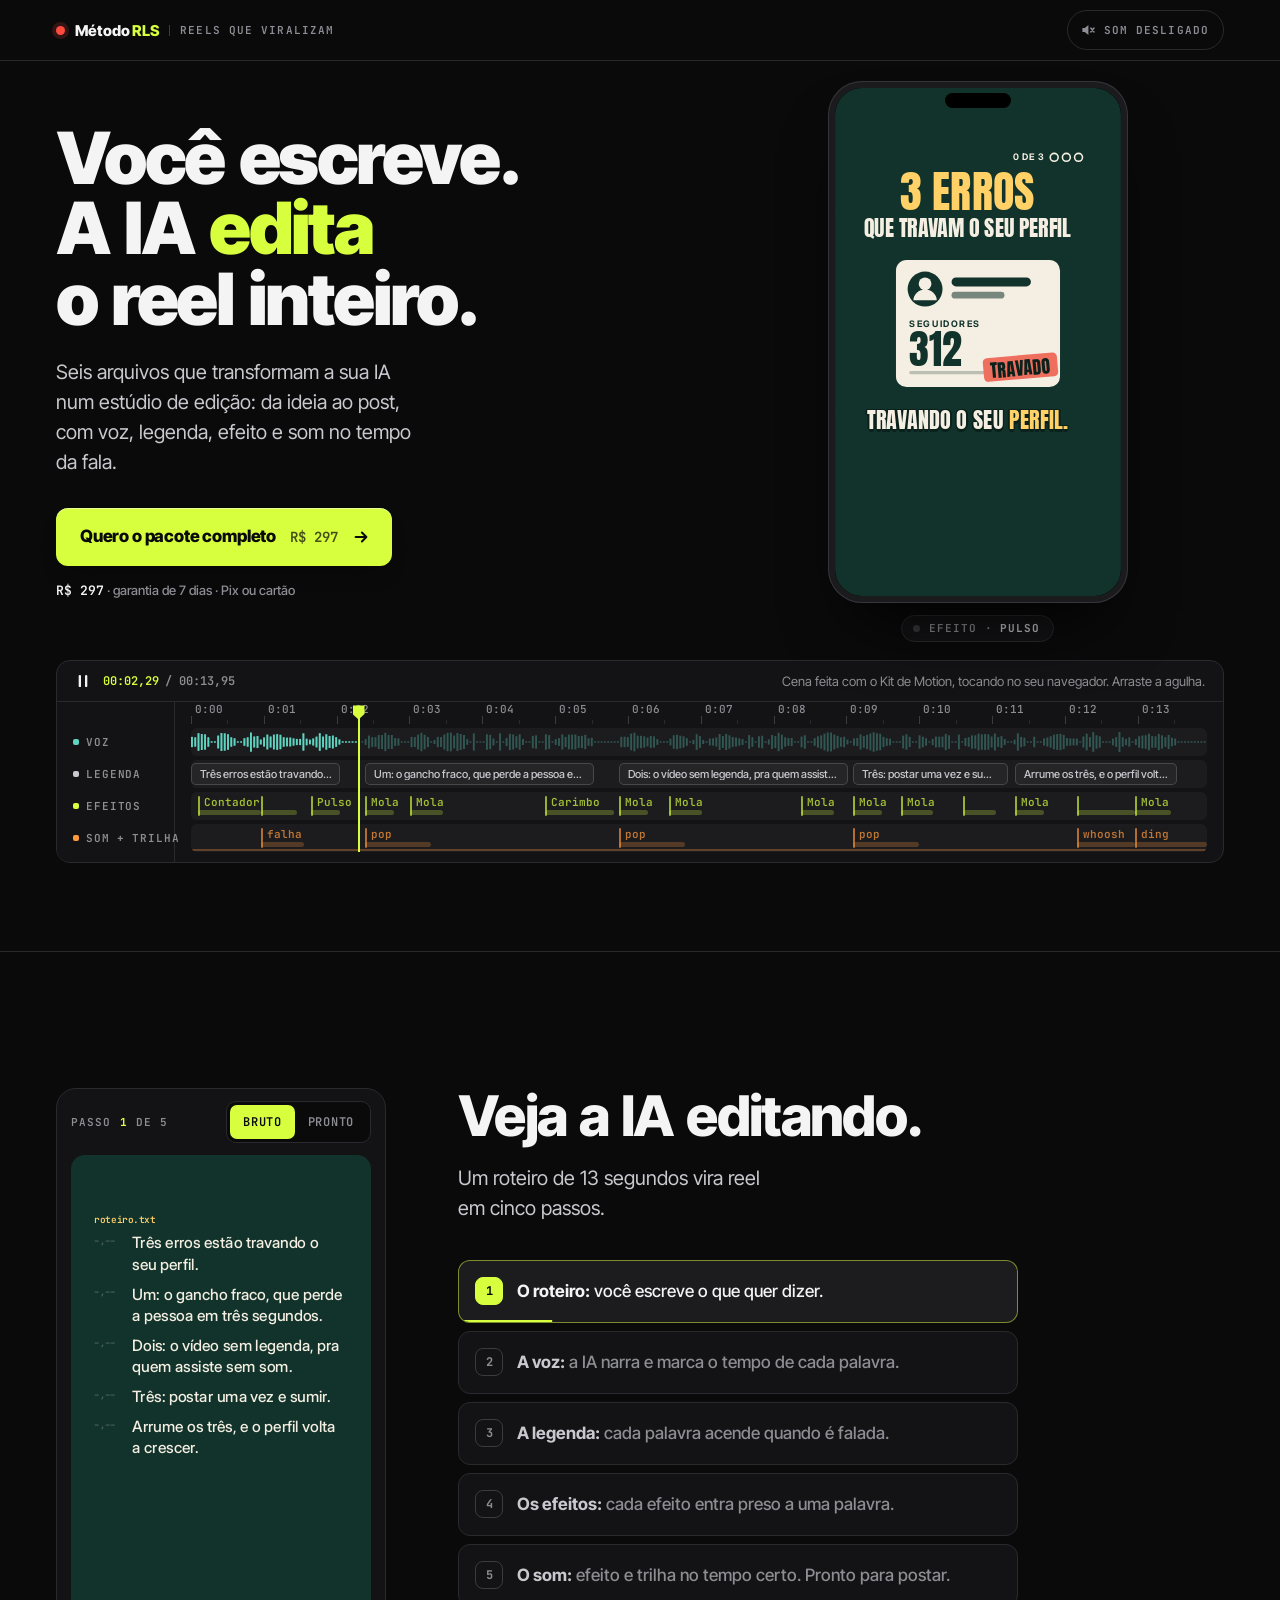
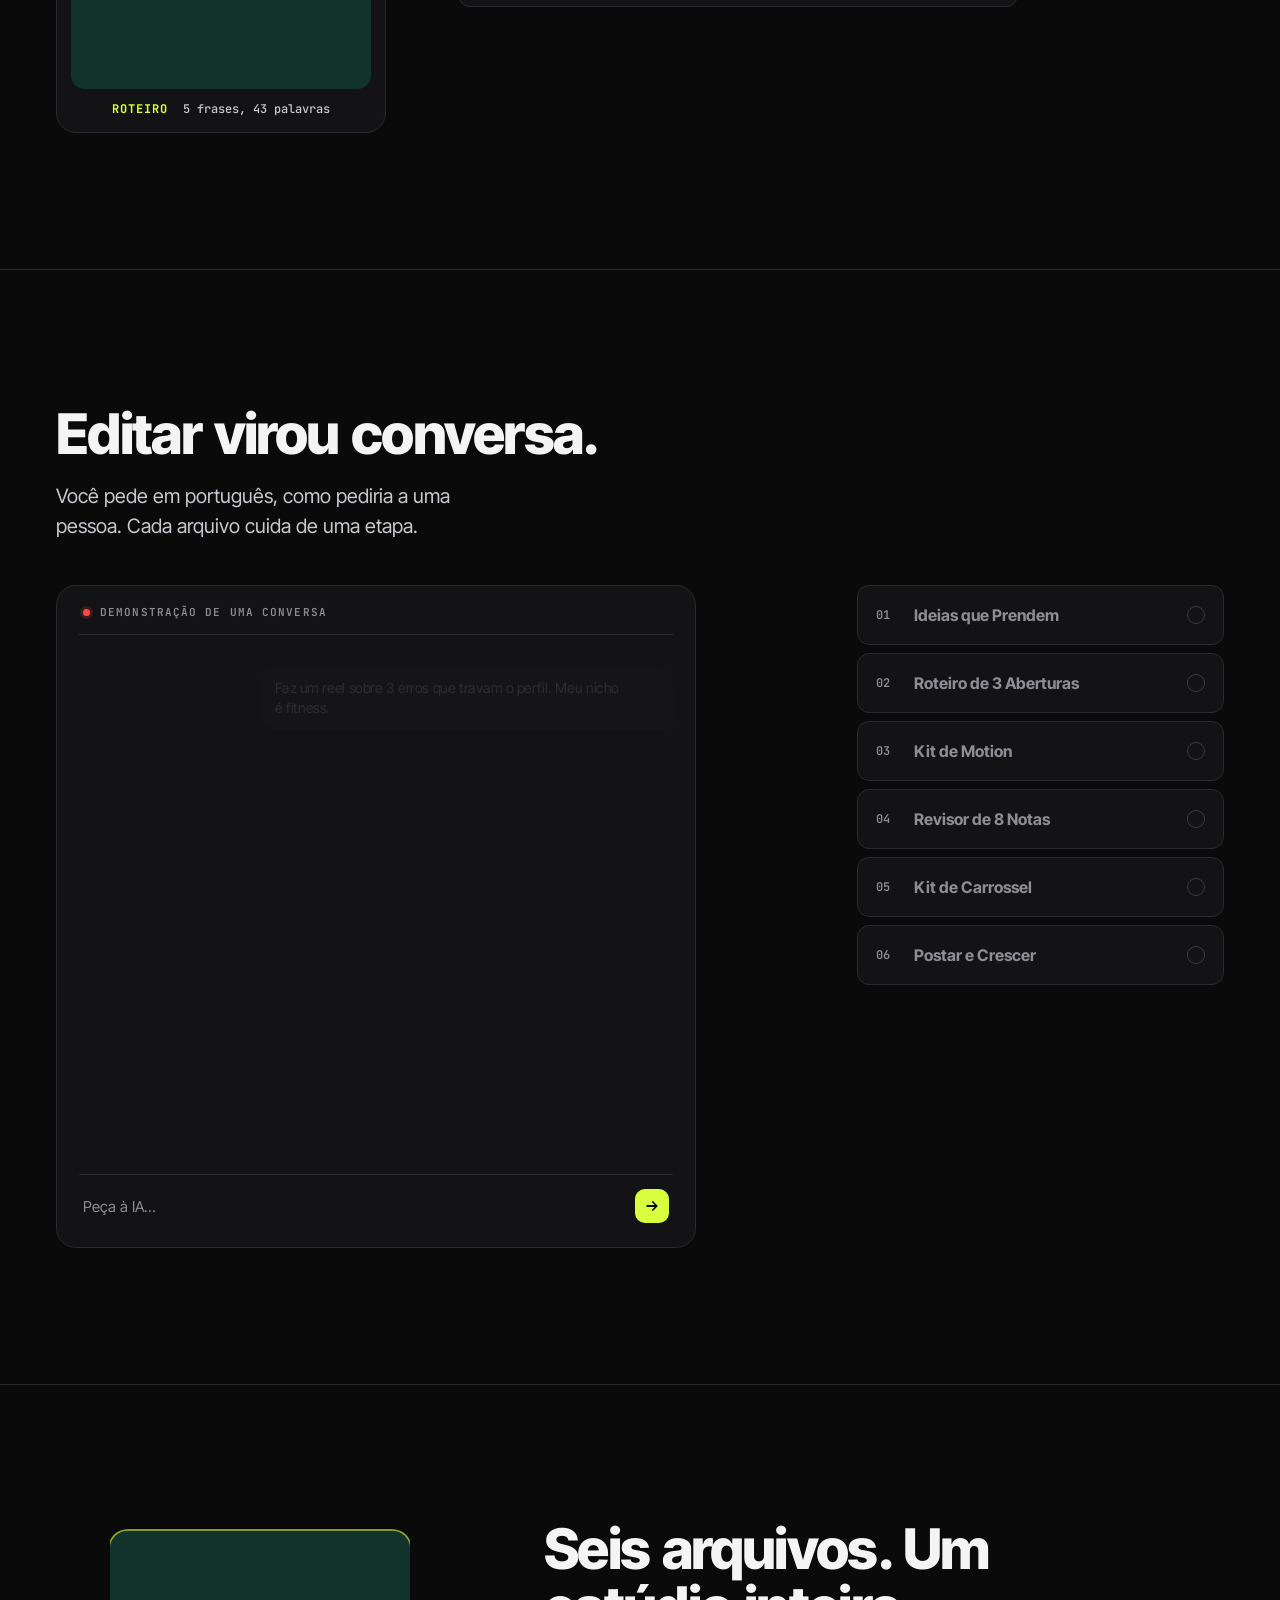
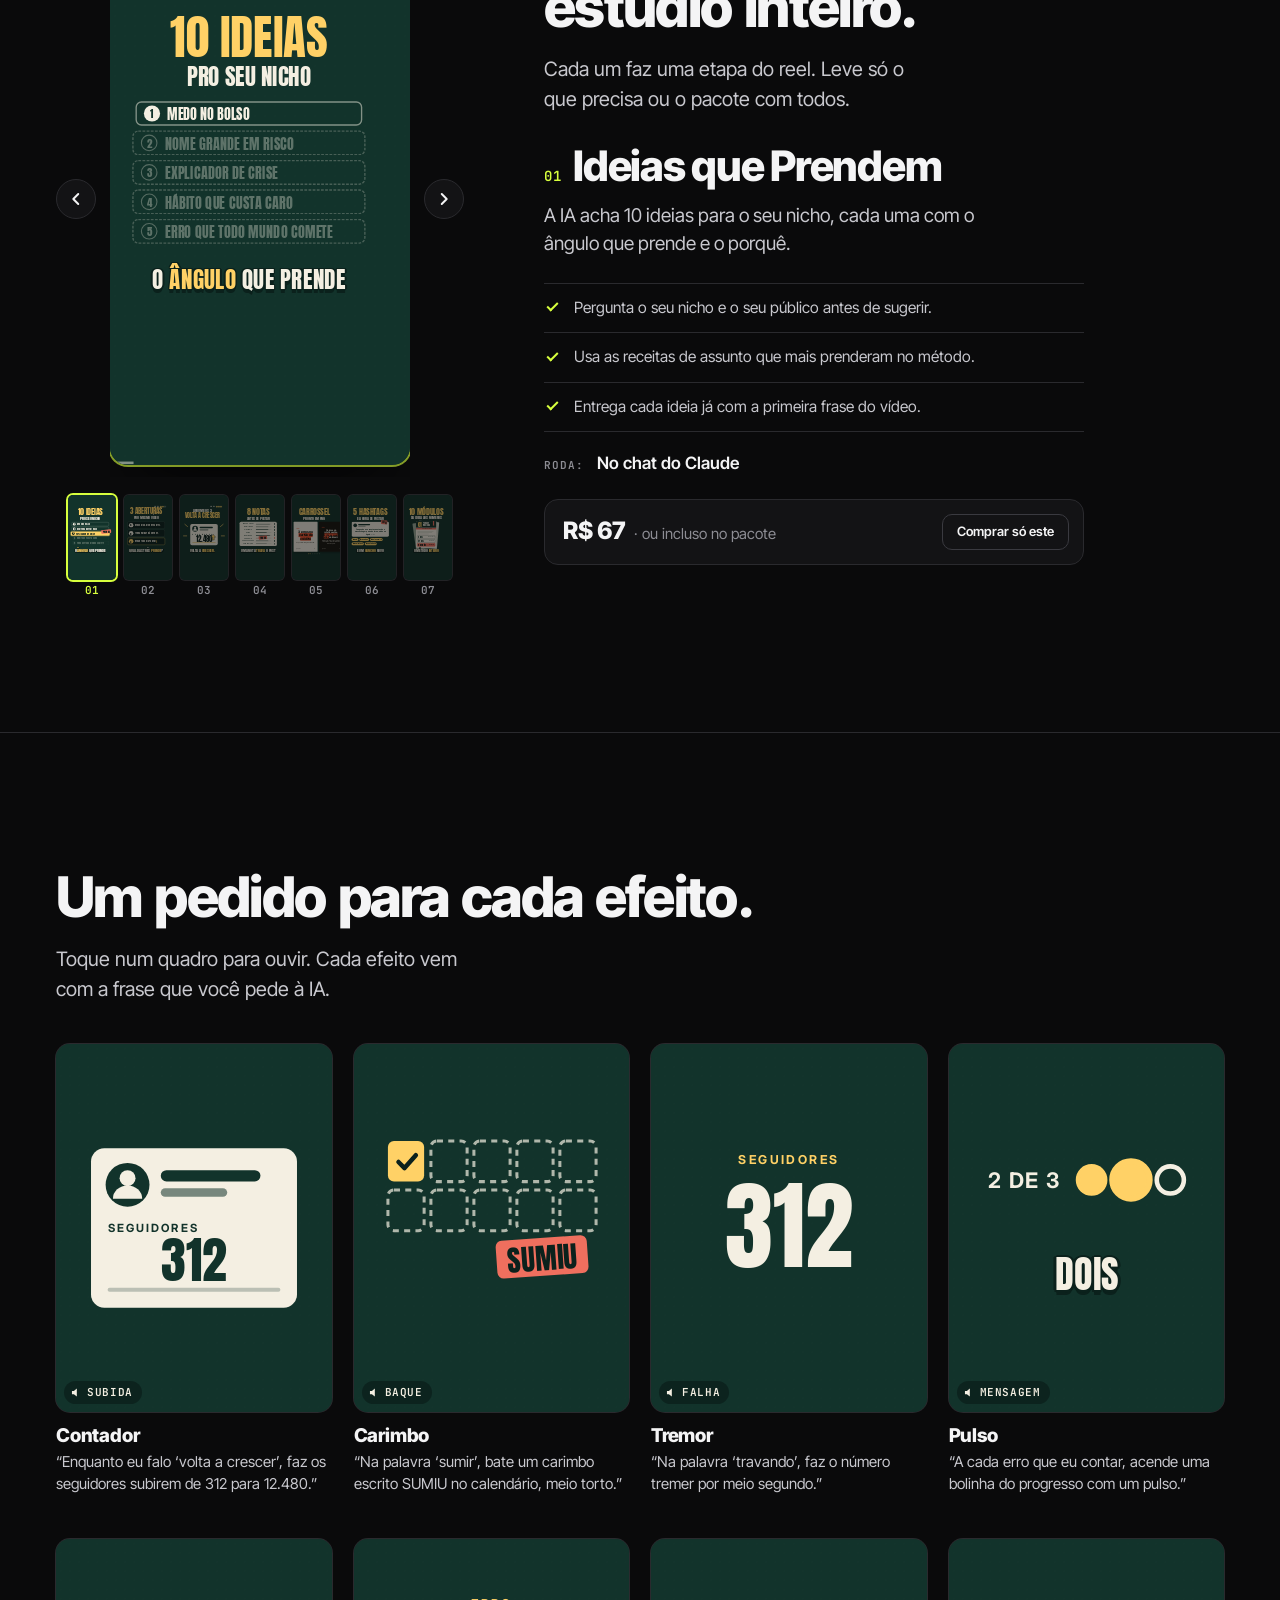
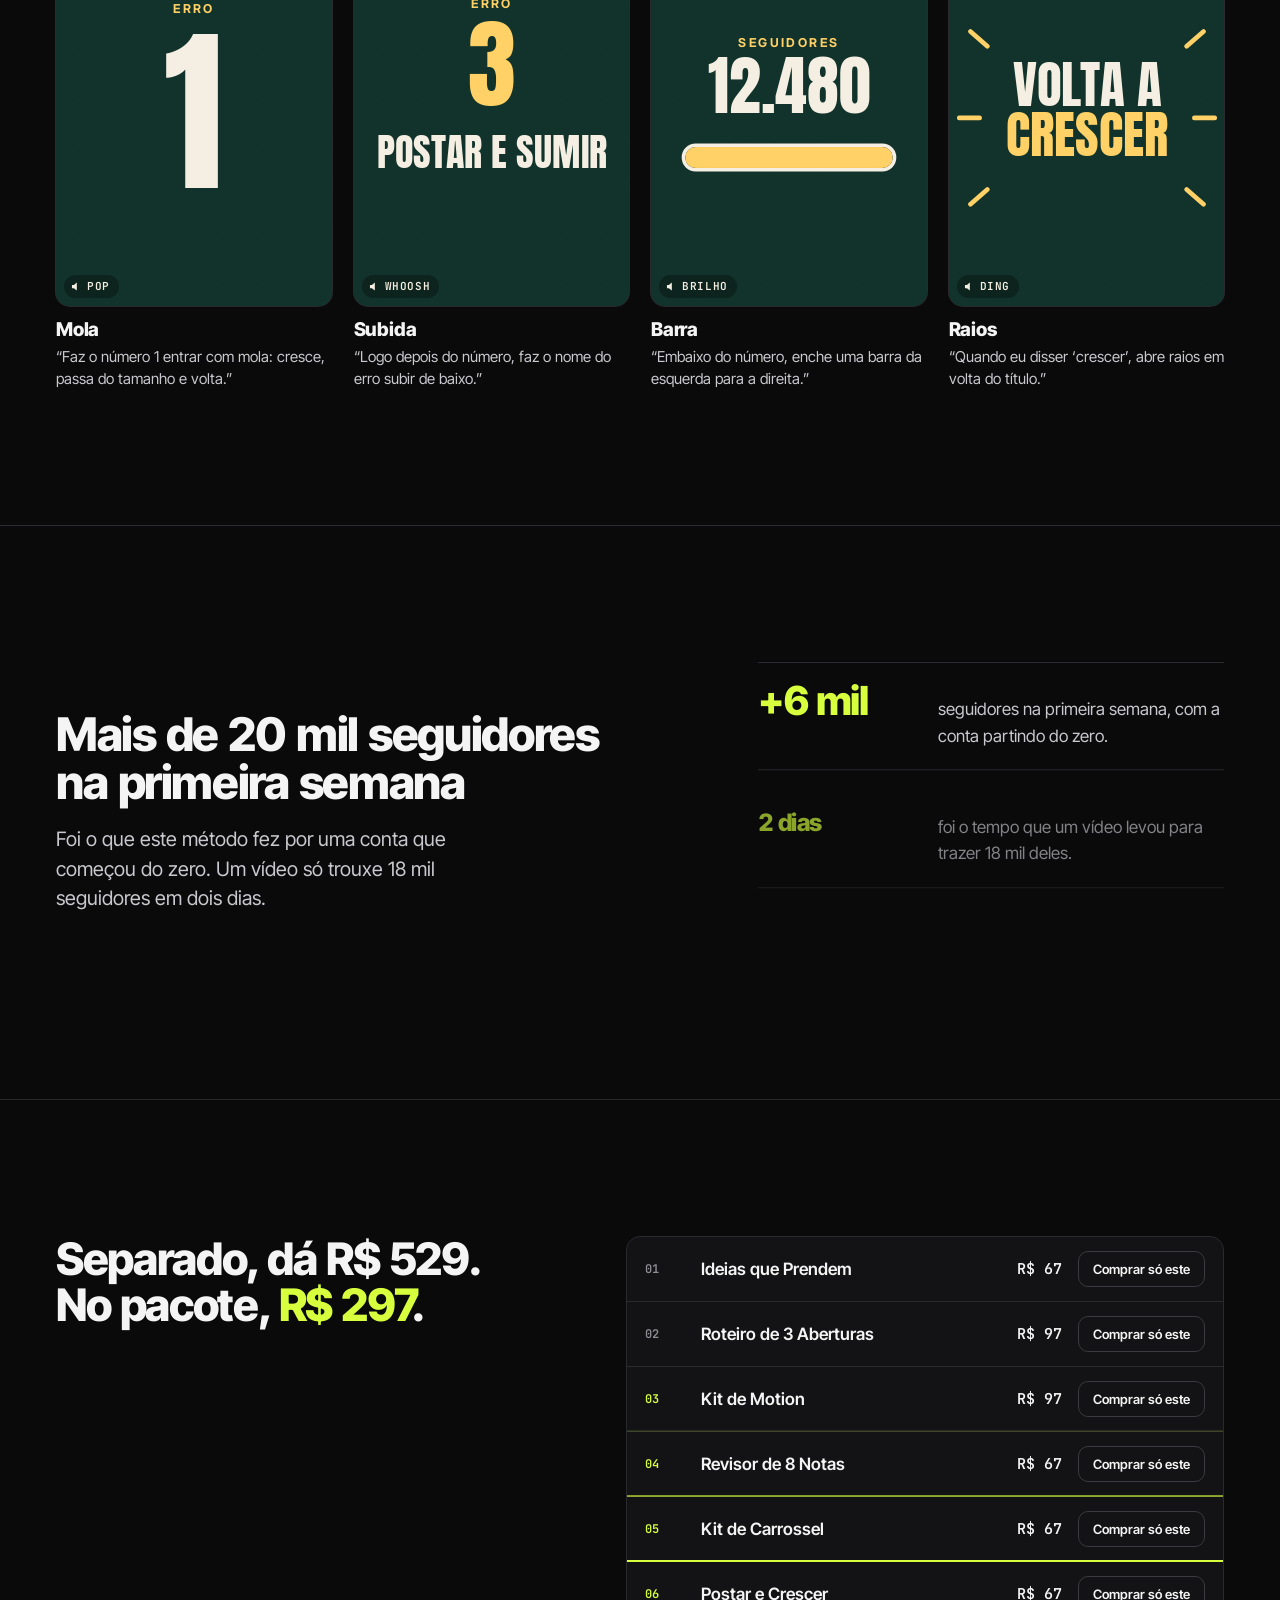
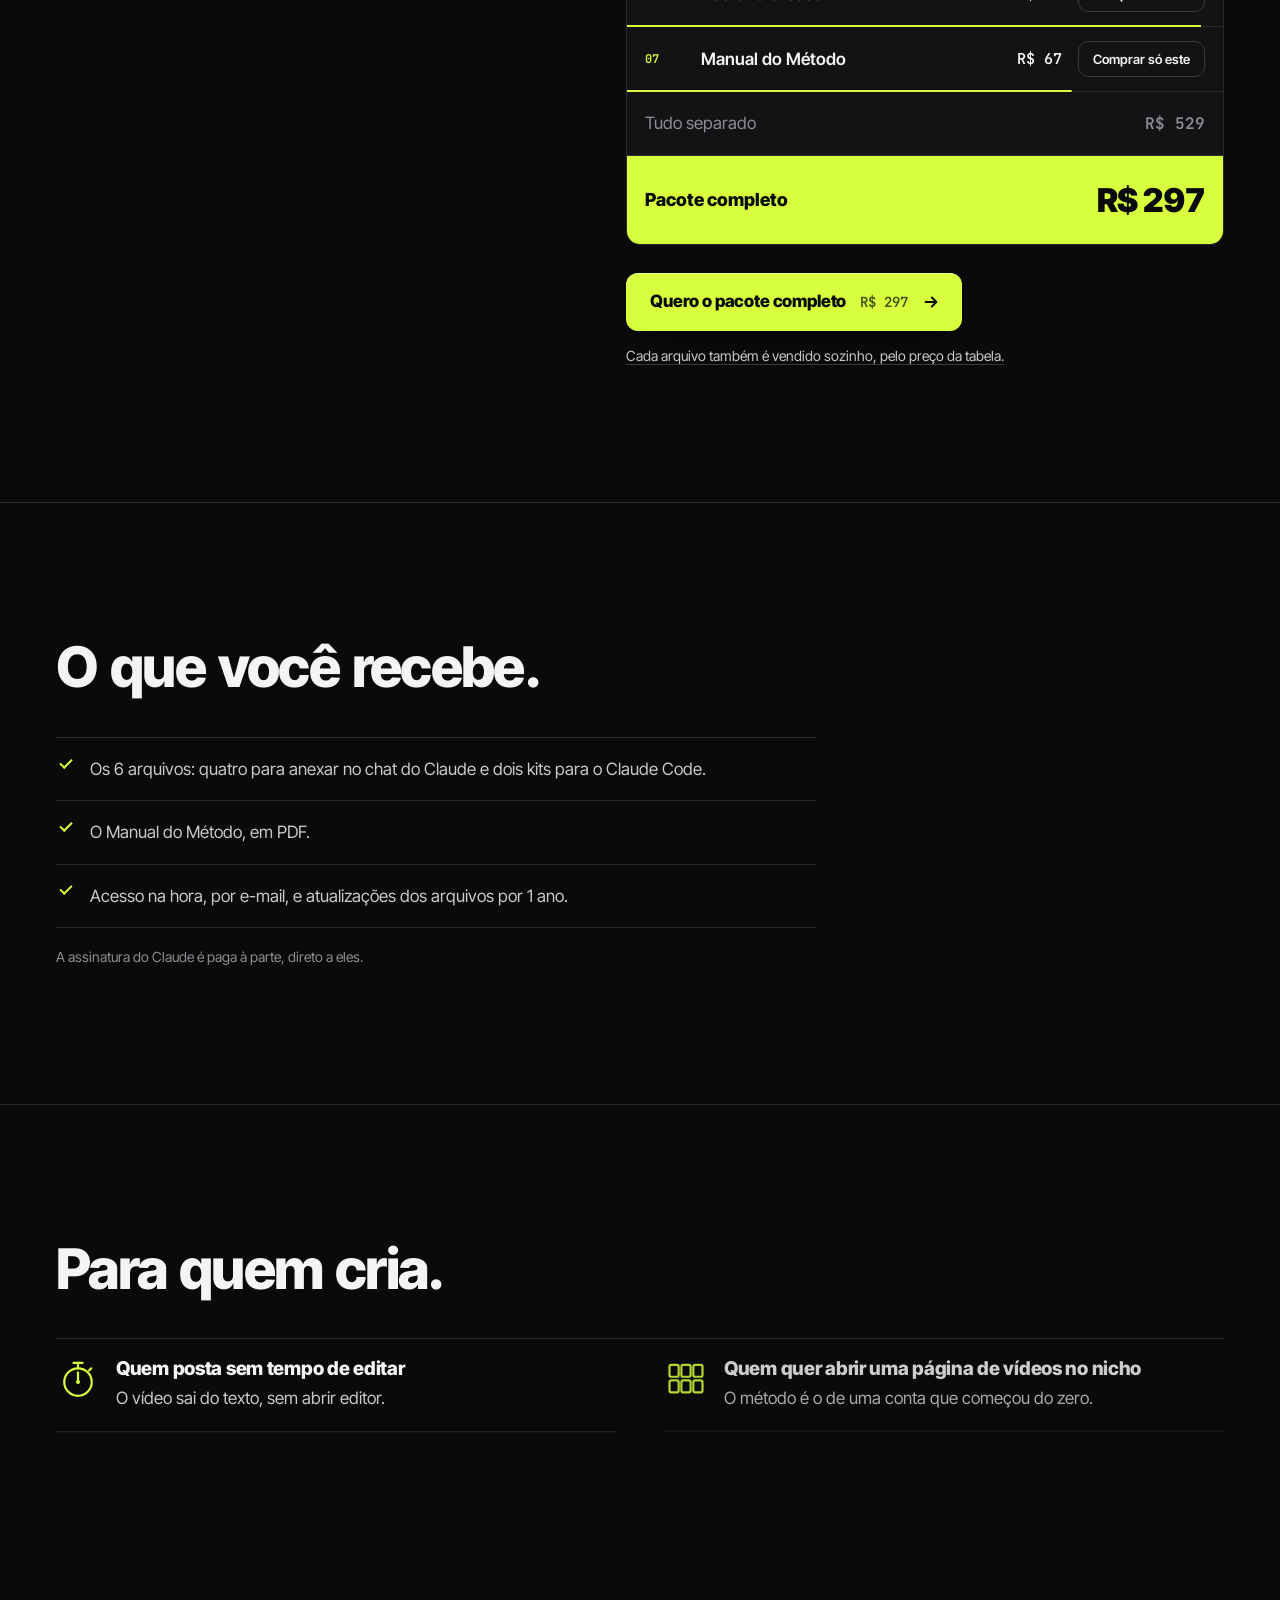
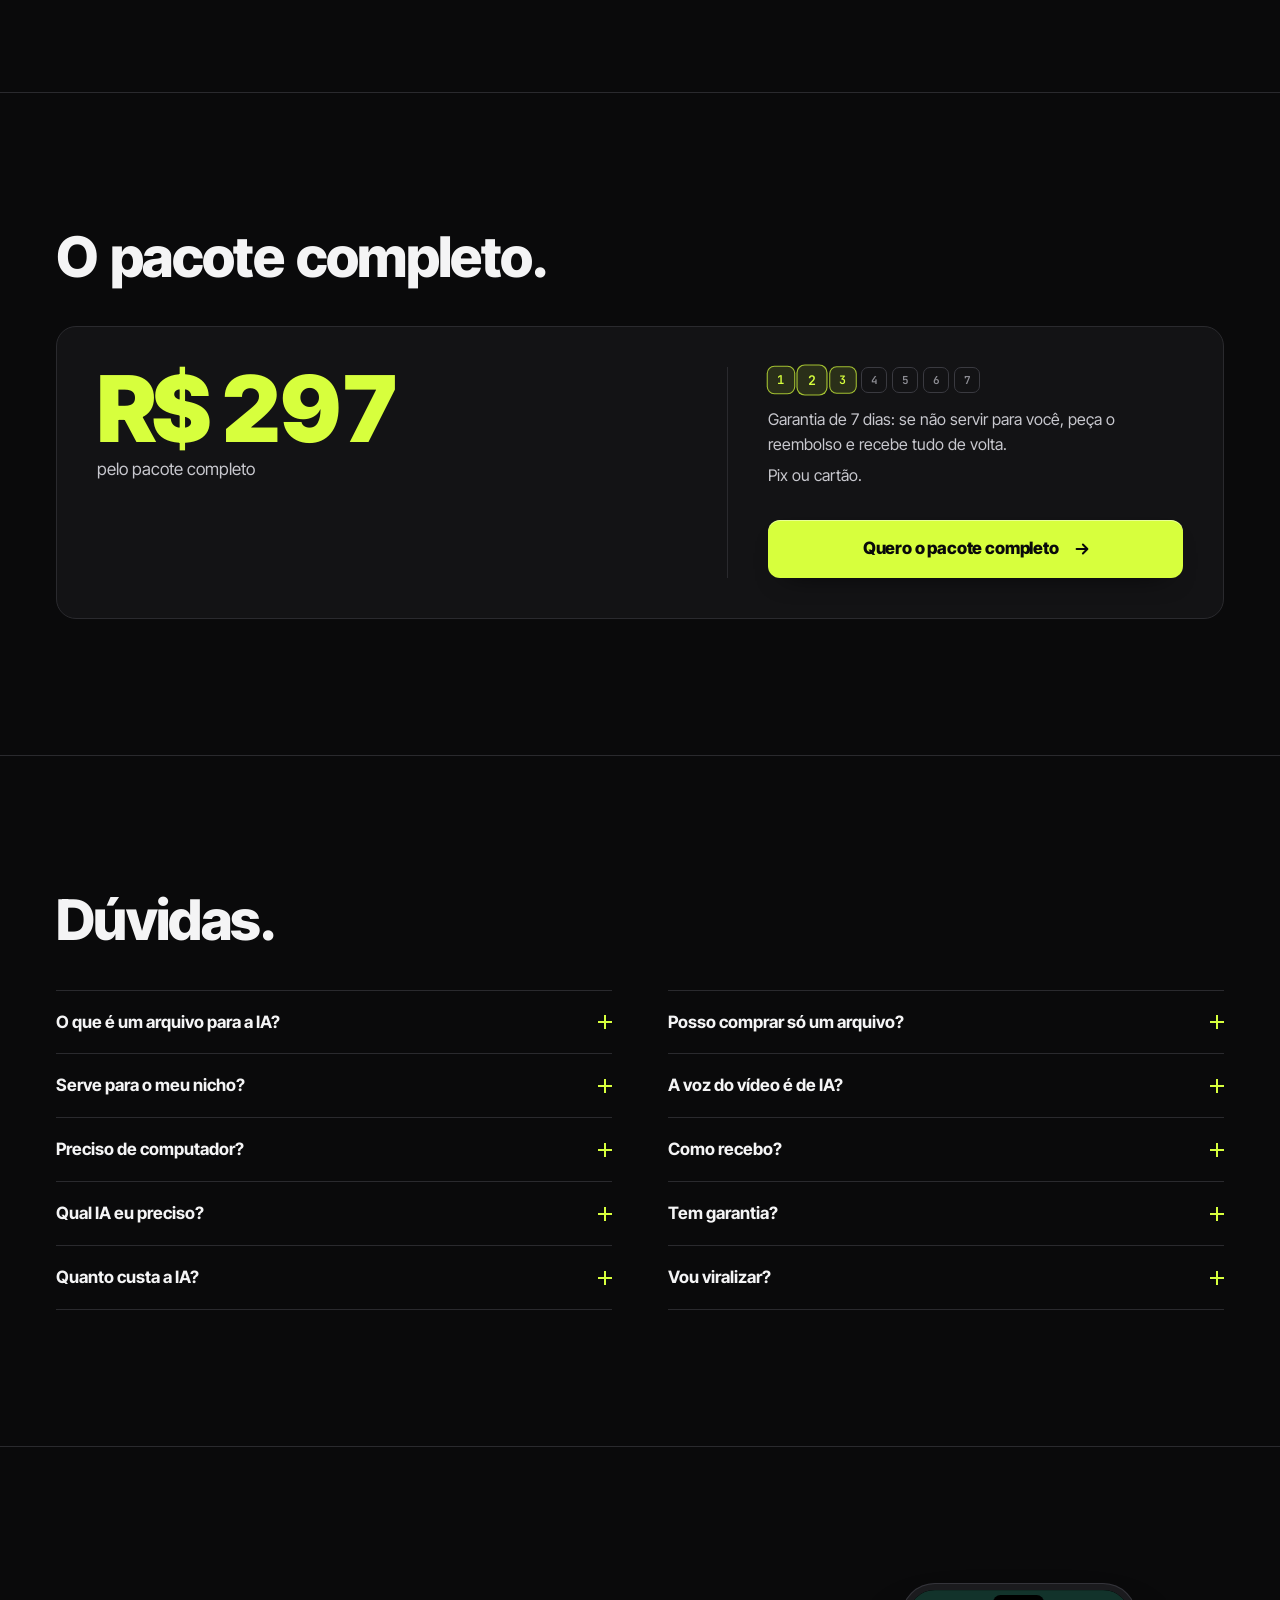
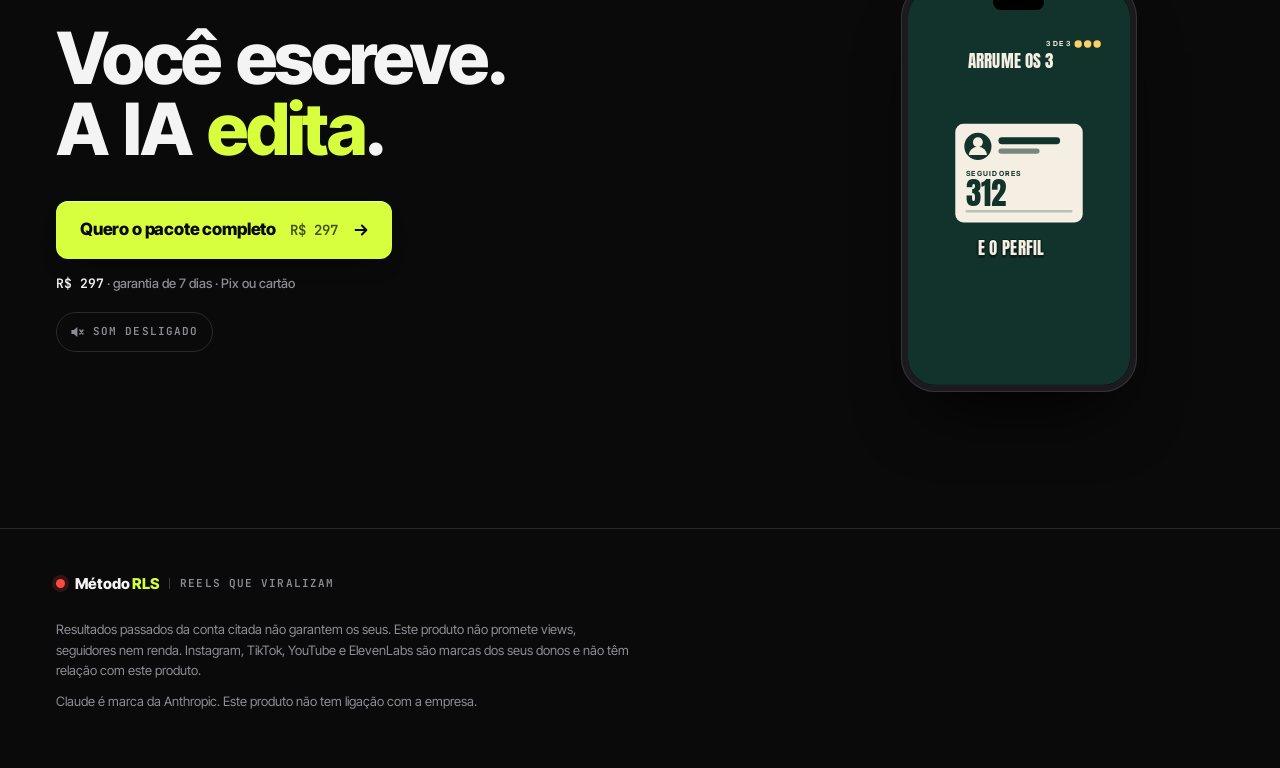
==== commit 523e2ae4: "Metodo RLS na marca e no titulo; atalho /metodorls" ====
--- a/index.html
+++ b/index.html
@@ -3,10 +3,10 @@
 <head>
 <meta charset="utf-8">
 <meta name="viewport" content="width=device-width, initial-scale=1, viewport-fit=cover">
-<title>Reels que Viralizam · Você escreve. A IA edita o reel inteiro.</title>
+<title>Método RLS · Reels que Viralizam · Você escreve. A IA edita o reel inteiro.</title>
 <meta name="description" content="Seis arquivos que transformam a sua IA num estúdio de edição: da ideia ao post, com voz, legenda, efeito e som no tempo da fala.">
 <meta name="theme-color" content="#0a0a0b">
-<meta property="og:title" content="Reels que Viralizam">
+<meta property="og:title" content="Método RLS · Reels que Viralizam">
 <meta property="og:description" content="Você escreve. A IA edita o reel inteiro, com voz, legenda, efeito e som no tempo da fala.">
 <meta property="og:type" content="website">
 <meta property="og:url" content="https://reelsqueviralizam.com.br/">
@@ -48,7 +48,7 @@
 <section id="abertura" class="abertura">
   <header class="topo">
     <div class="conteudo topo-linha">
-      <span class="marca"><span class="rec" aria-hidden="true"></span>Reels que Viralizam</span>
+      <span class="marca"><span class="rec" aria-hidden="true"></span><span>Método <span class="lima">RLS</span></span><span class="marca-sub">Reels que Viralizam</span></span>
       <button class="chave-som" type="button" data-som-chave aria-pressed="false">
         <svg class="icone-mudo" viewBox="0 0 20 20" aria-hidden="true"><path d="M3 7.5h3l4.5-3.75v12.5L6 12.5H3z" fill="currentColor"/><path d="M13.5 7.5l4 5m0-5l-4 5" fill="none" stroke="currentColor" stroke-width="1.8" stroke-linecap="round"/></svg>
         <svg class="icone-ligado" viewBox="0 0 20 20" aria-hidden="true"><path d="M3 7.5h3l4.5-3.75v12.5L6 12.5H3z" fill="currentColor"/><path d="M13.25 7.25a3.9 3.9 0 0 1 0 5.5M15.75 4.75a7.4 7.4 0 0 1 0 10.5" fill="none" stroke="currentColor" stroke-width="1.8" stroke-linecap="round"/></svg>
@@ -433,7 +433,7 @@
 
 <footer class="rodape">
   <div class="conteudo">
-    <p class="marca"><span class="rec" aria-hidden="true"></span>Reels que Viralizam</p>
+    <p class="marca"><span class="rec" aria-hidden="true"></span><span>Método <span class="lima">RLS</span></span><span class="marca-sub">Reels que Viralizam</span></p>
     <p>Resultados passados da conta citada não garantem os seus. Este produto não promete views, seguidores nem renda. Instagram, TikTok, YouTube e ElevenLabs são marcas dos seus donos e não têm relação com este produto.</p>
     <p>Claude é marca da Anthropic. Este produto não tem ligação com a empresa.</p>
   </div>
--- a/css/site.css
+++ b/css/site.css
@@ -272,6 +272,16 @@
   letter-spacing: -.005em;
   white-space: nowrap;
 }
+/* o nome do método na frente; o nome do produto ao lado, mais baixo (some em tela estreita) */
+.marca-sub {
+  padding-left: 10px;
+  border-left: 1px solid var(--linha-forte);
+  color: var(--apagado);
+  font: 600 .6875rem/1 var(--mono);
+  letter-spacing: .1em;
+  text-transform: uppercase;
+}
+@media (max-width: 479px) { .topo .marca-sub { display: none; } }
 
 /* chave de som, como o botão de mudo de uma faixa */
 .chave-som {
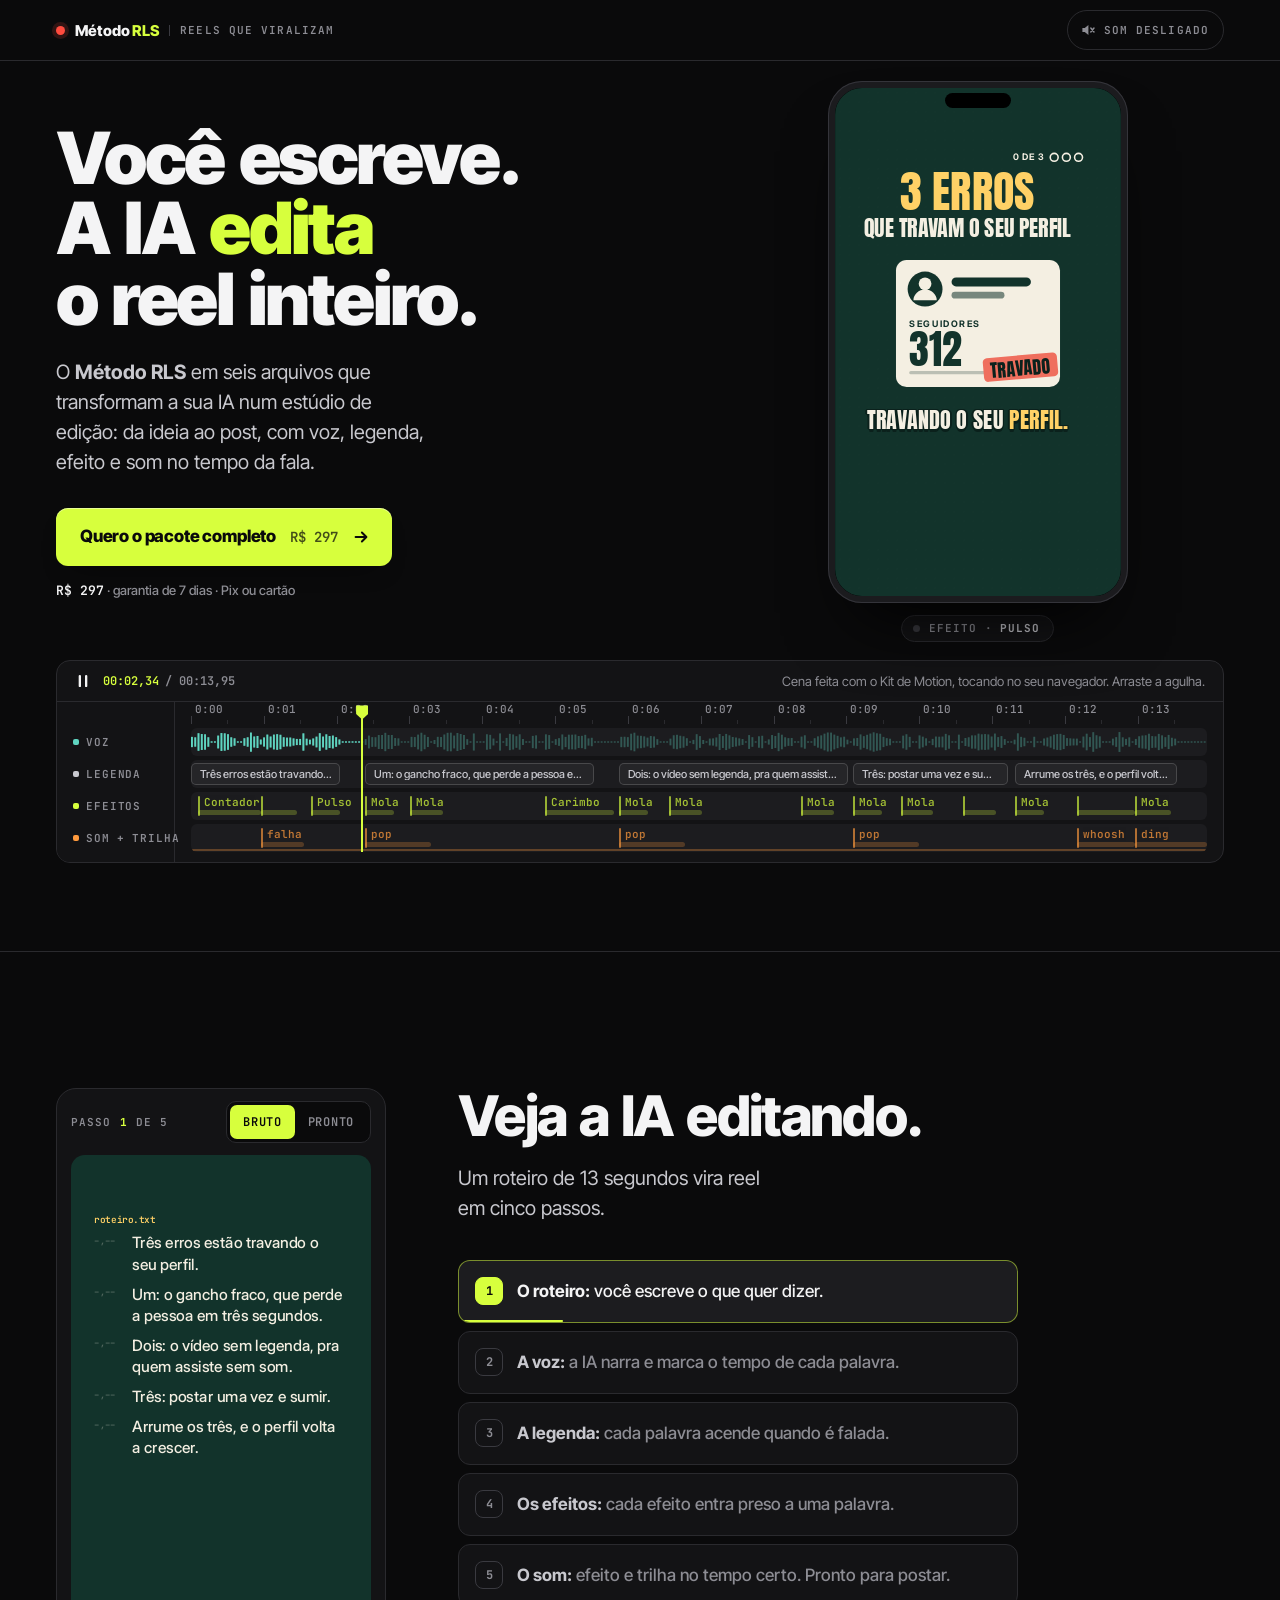
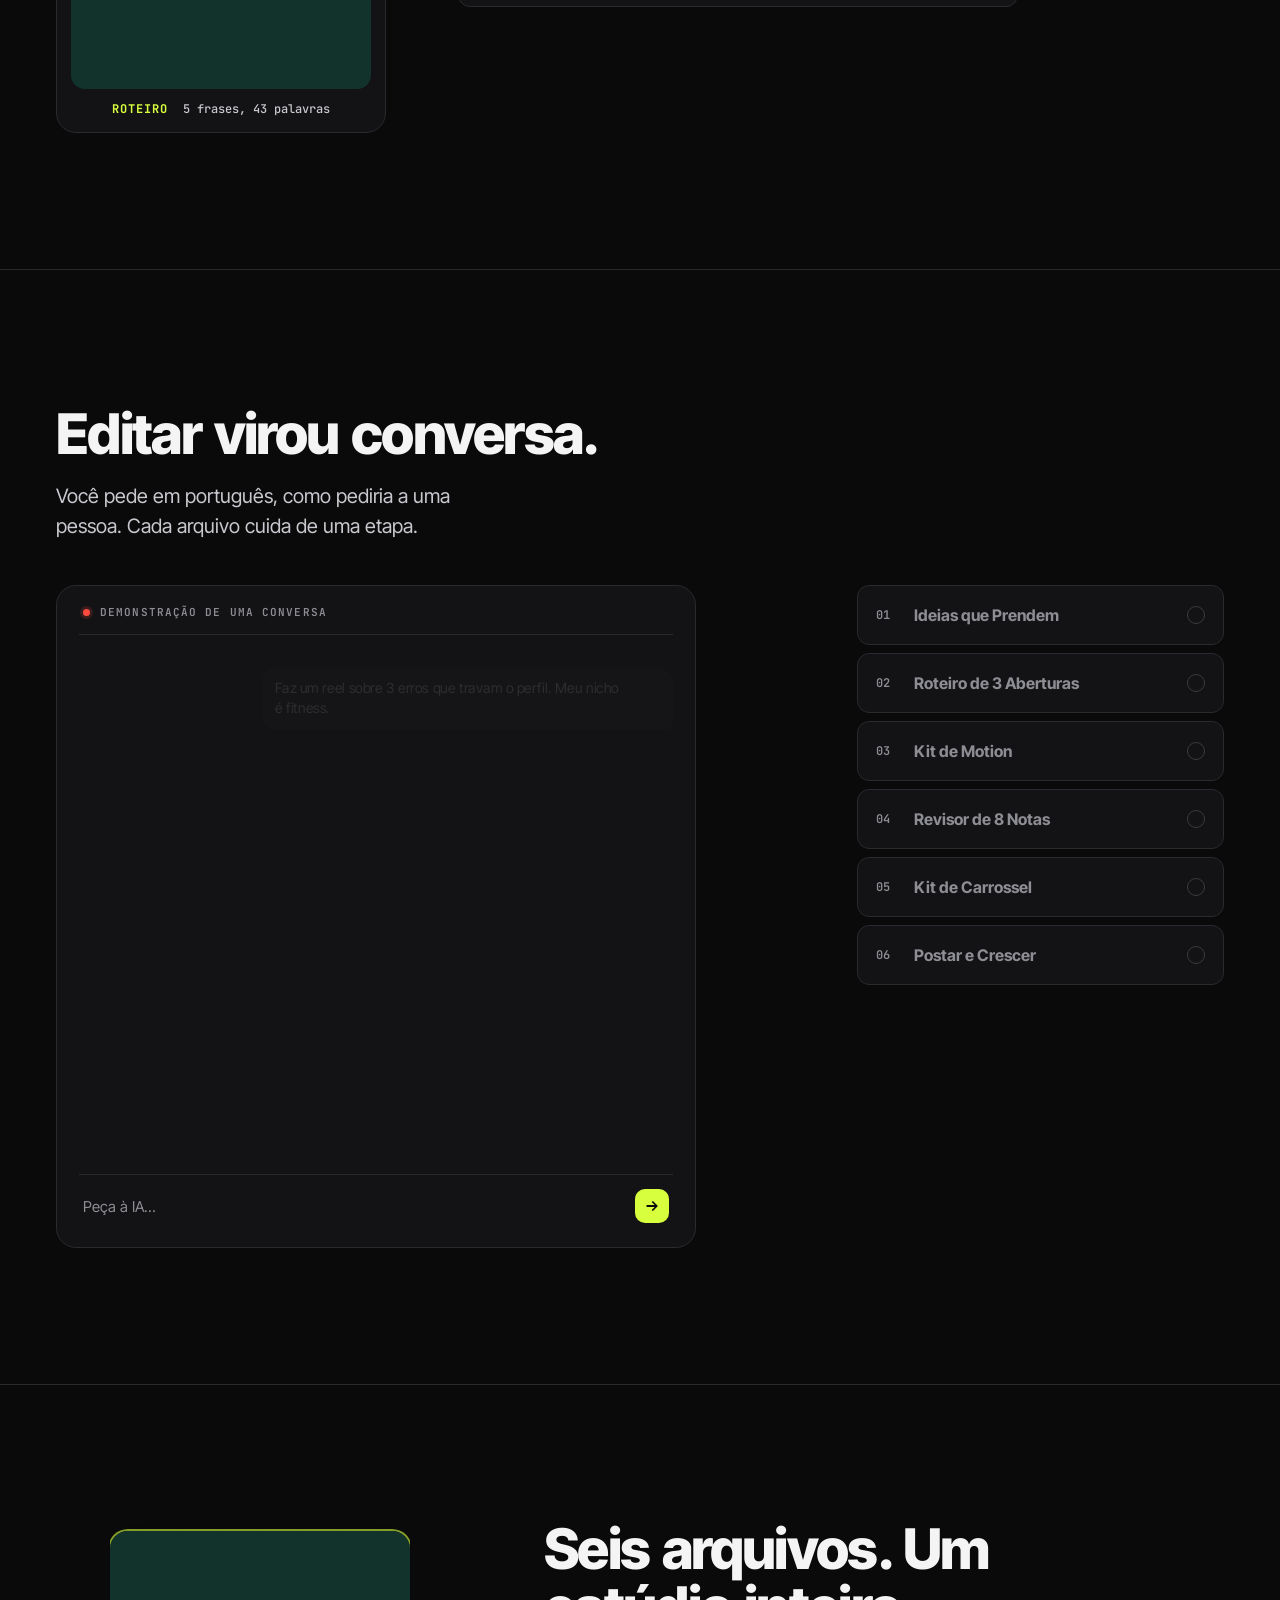
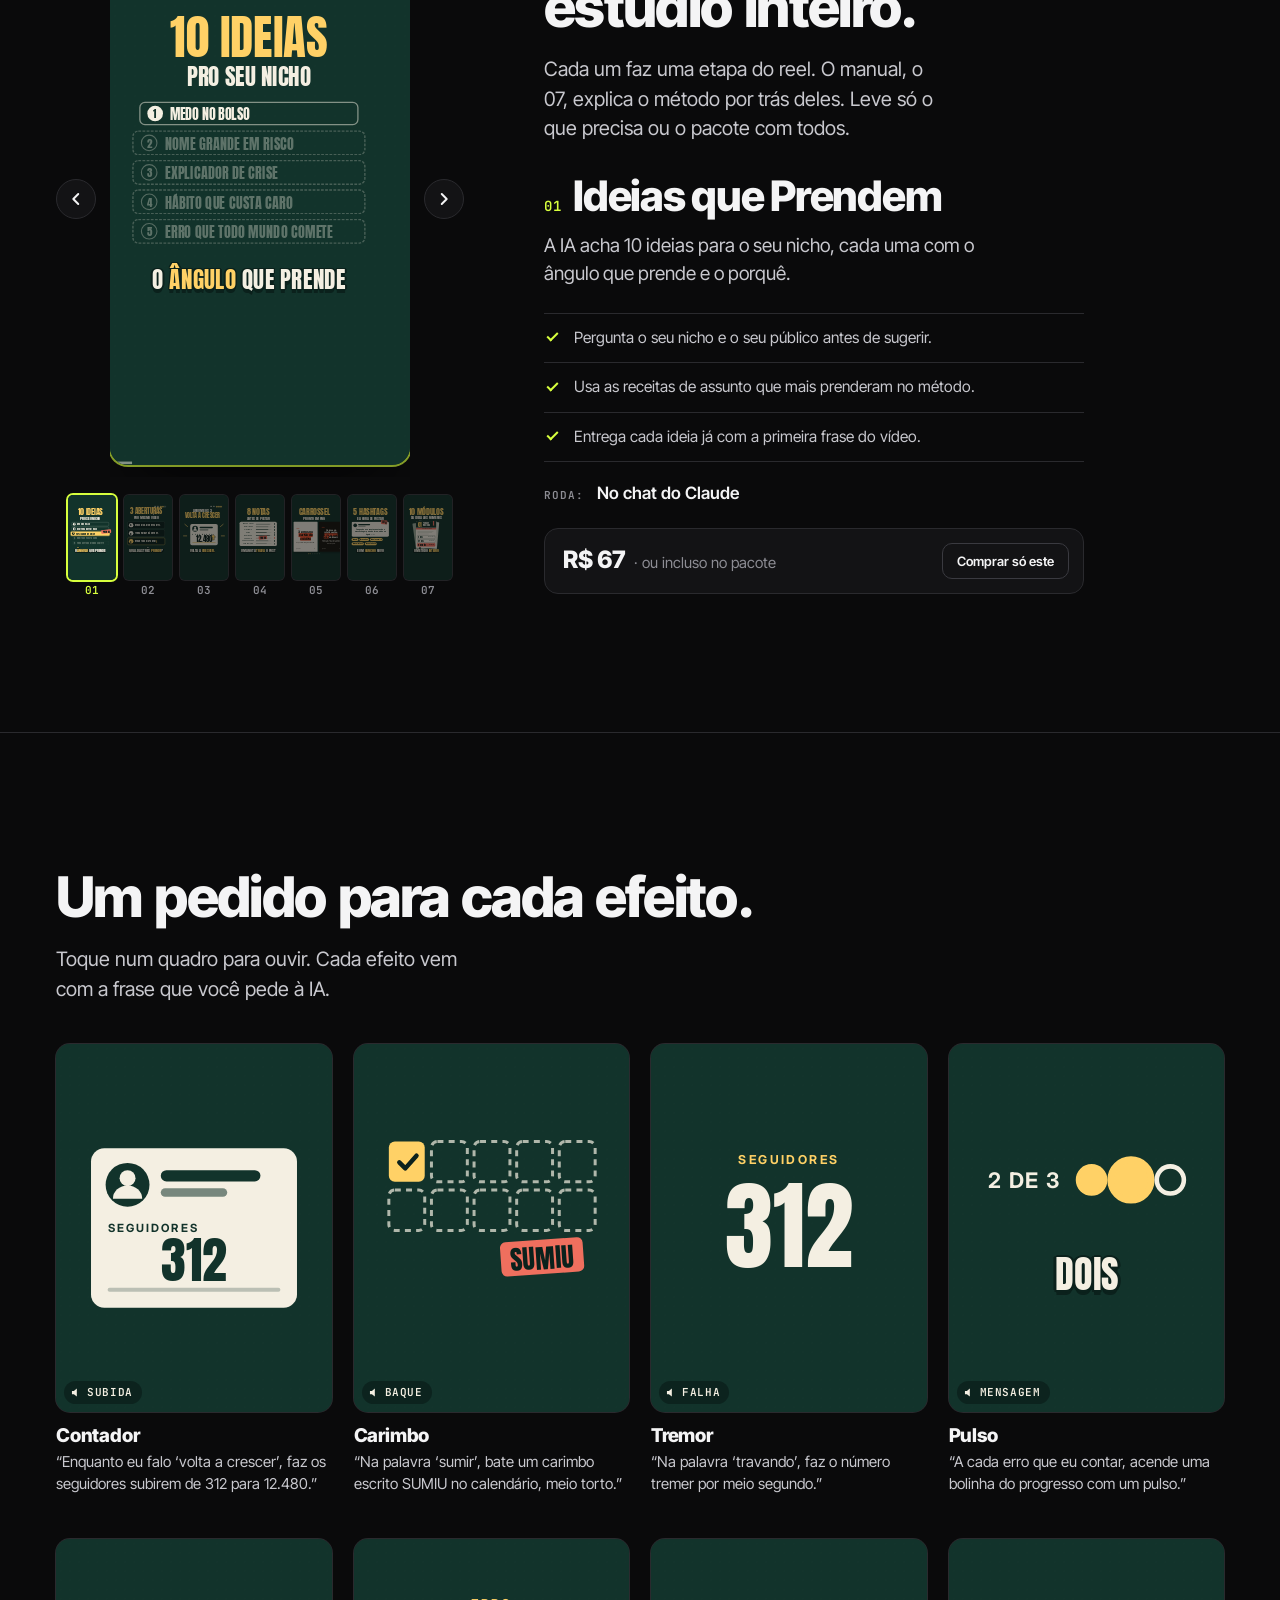
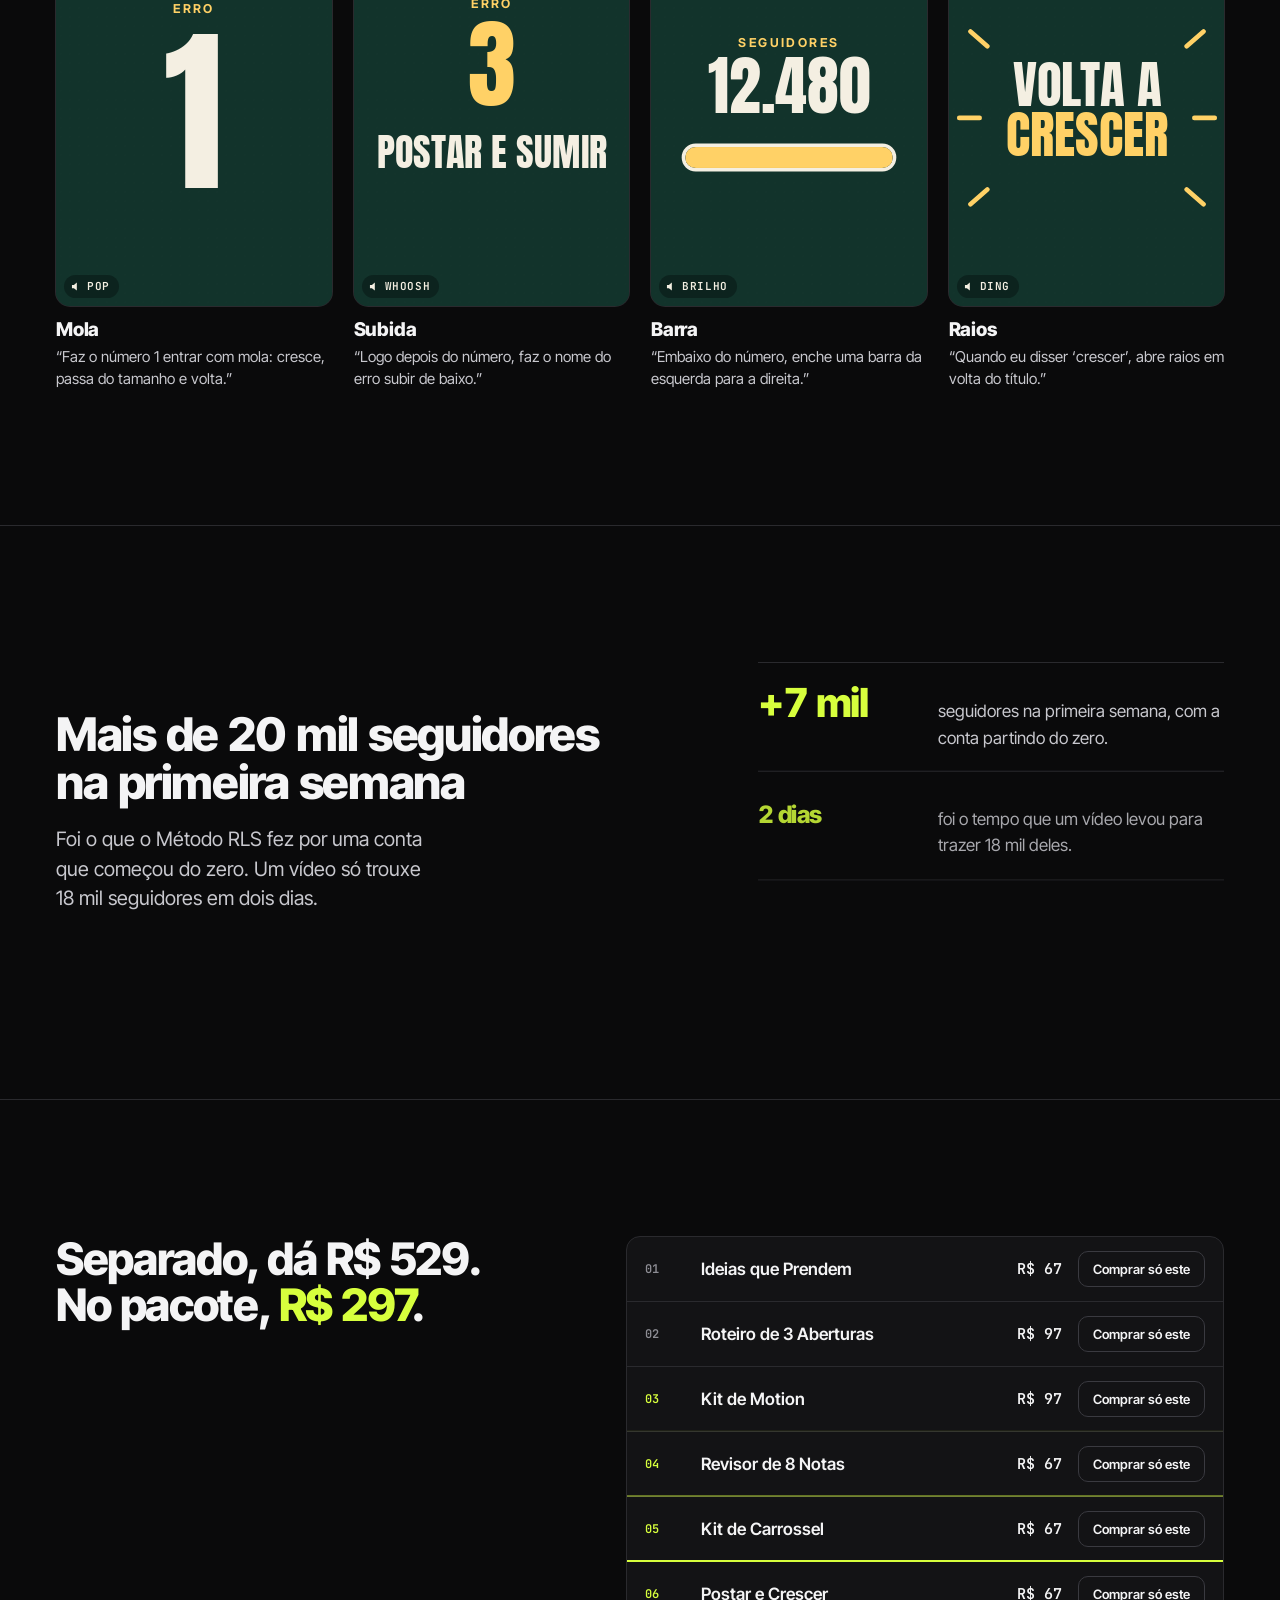
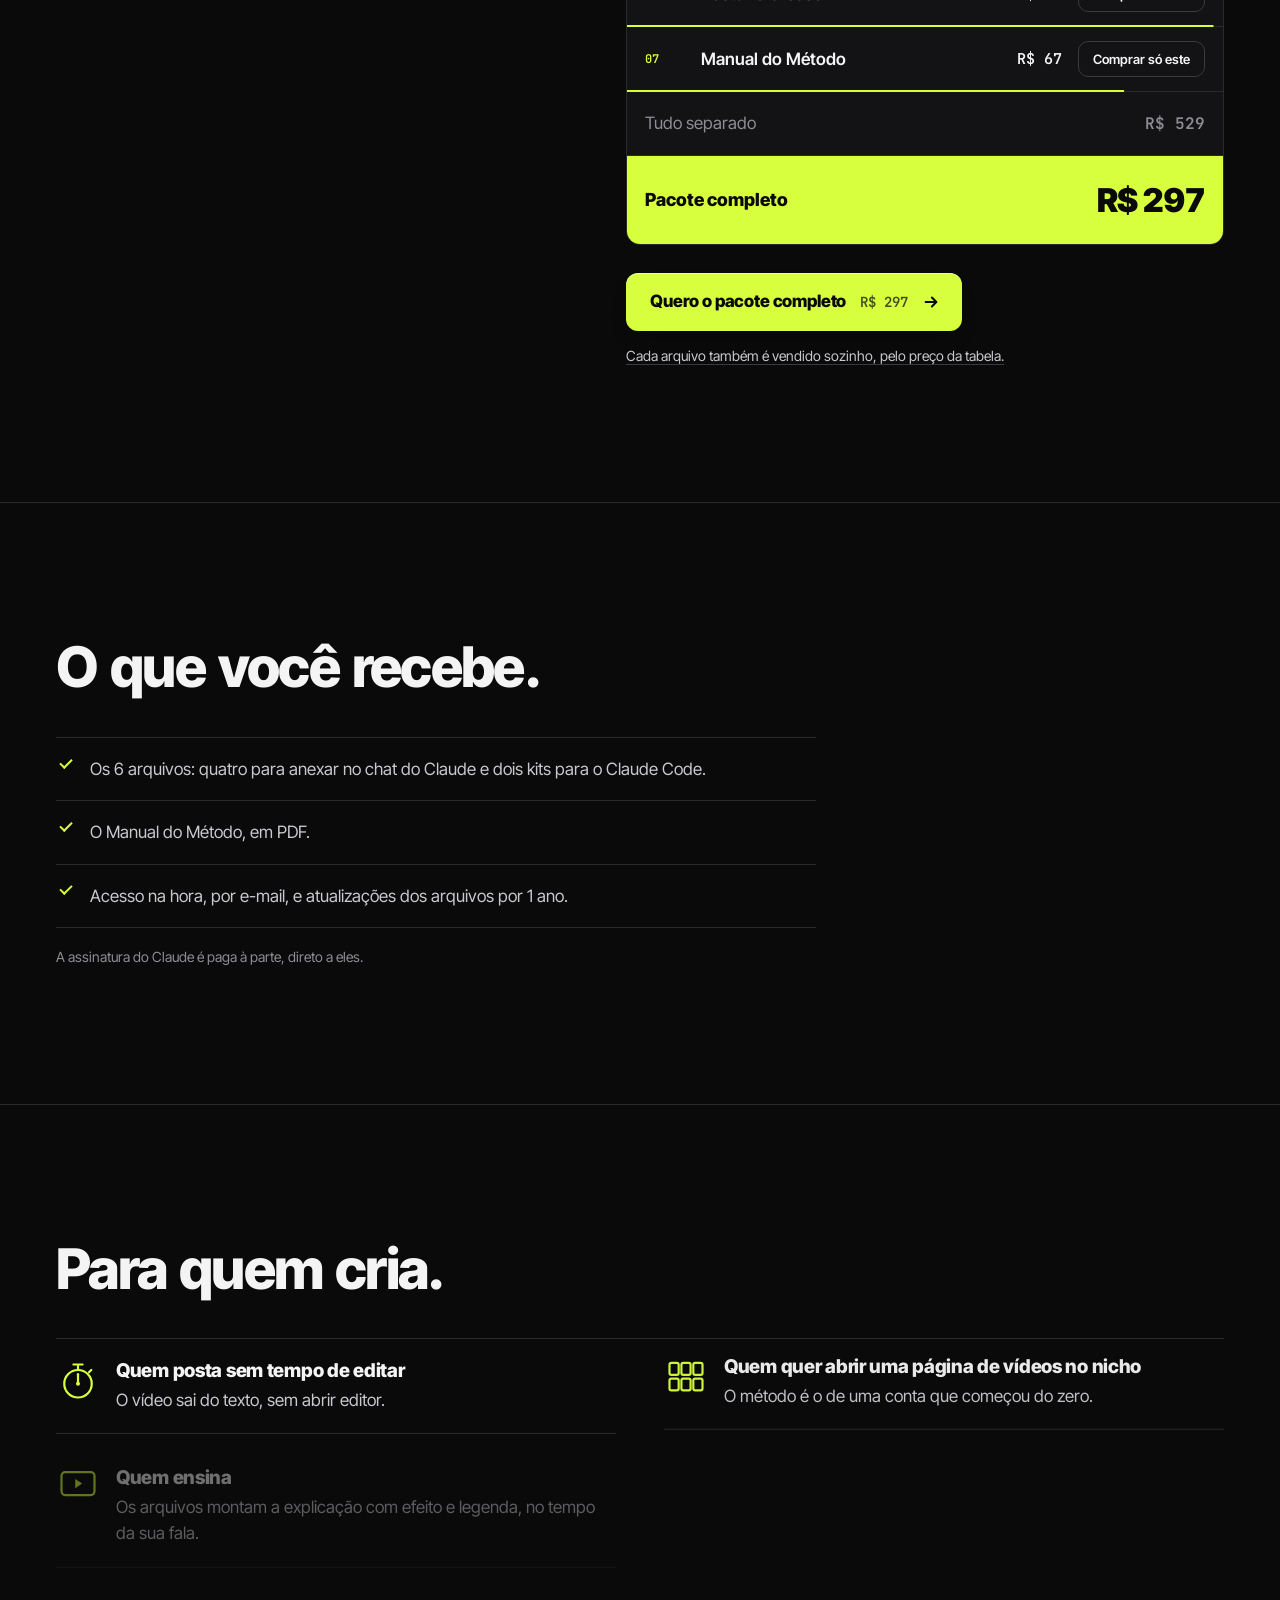
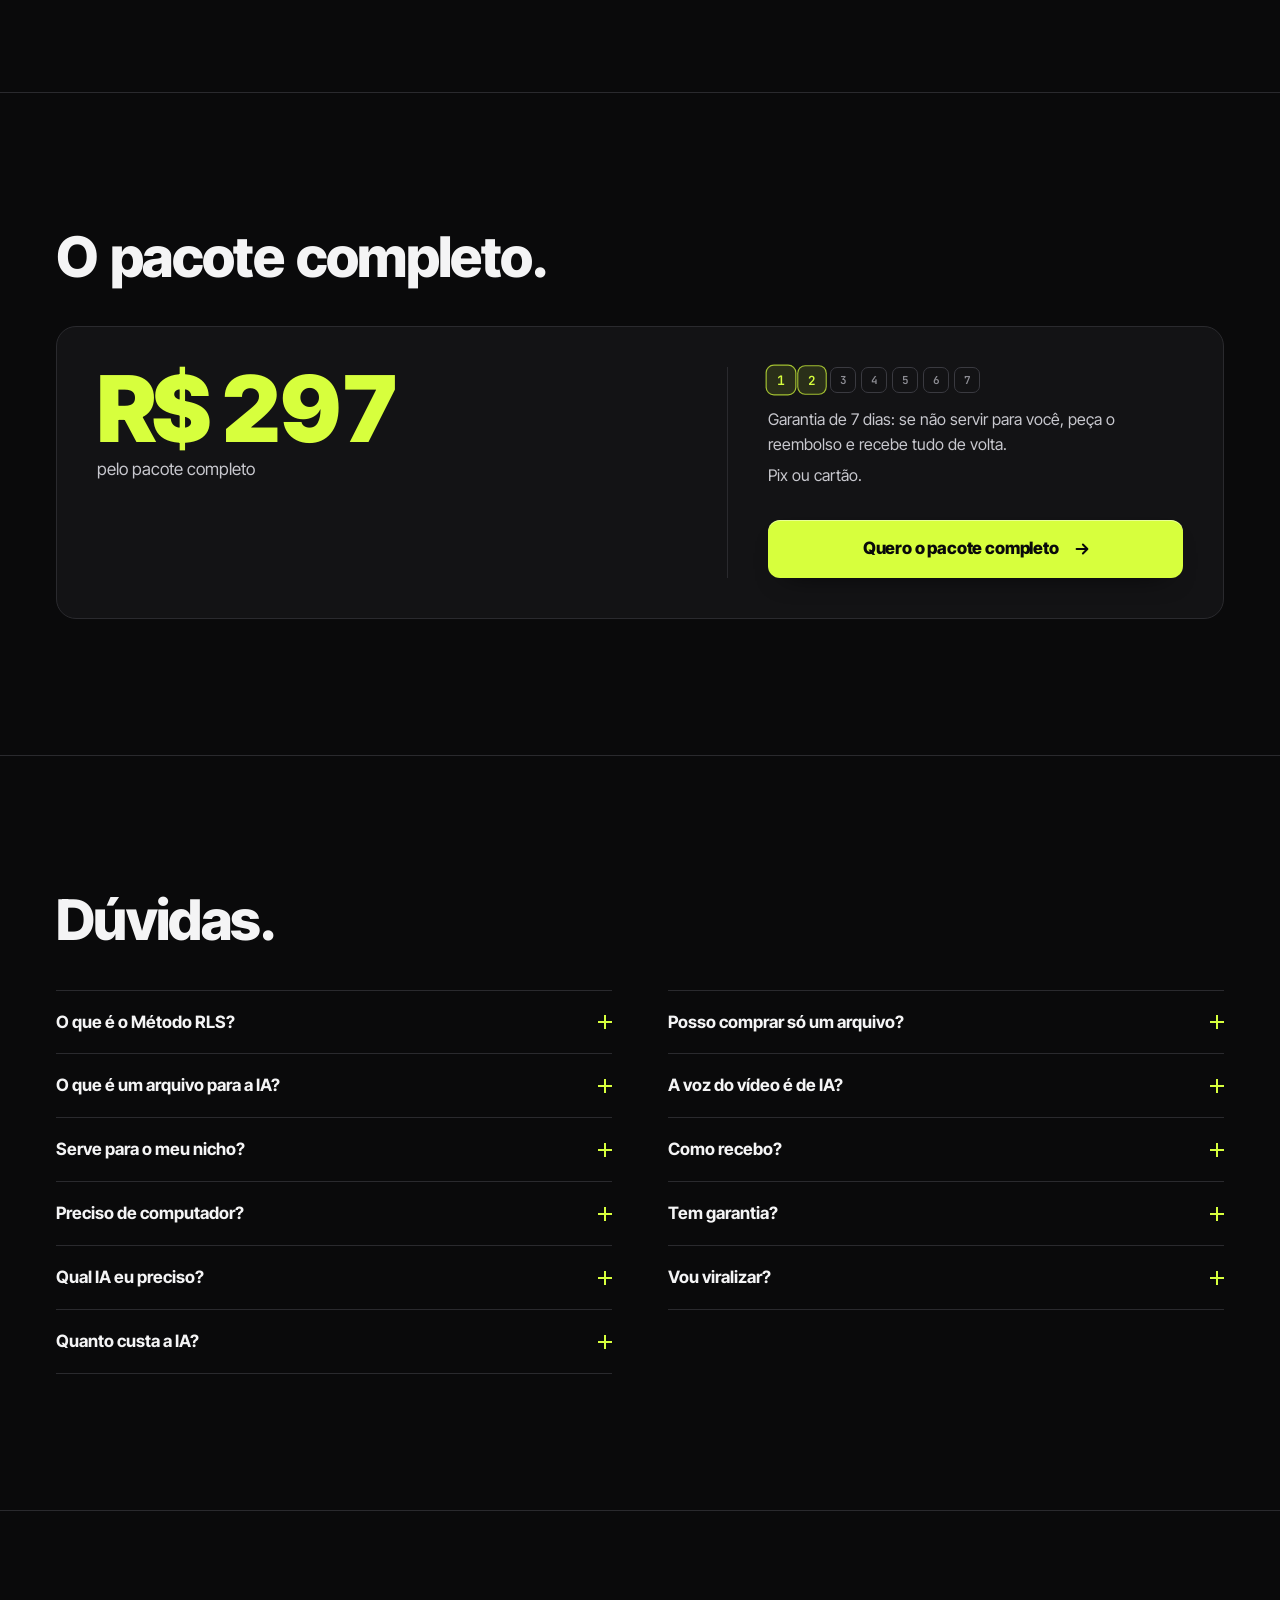
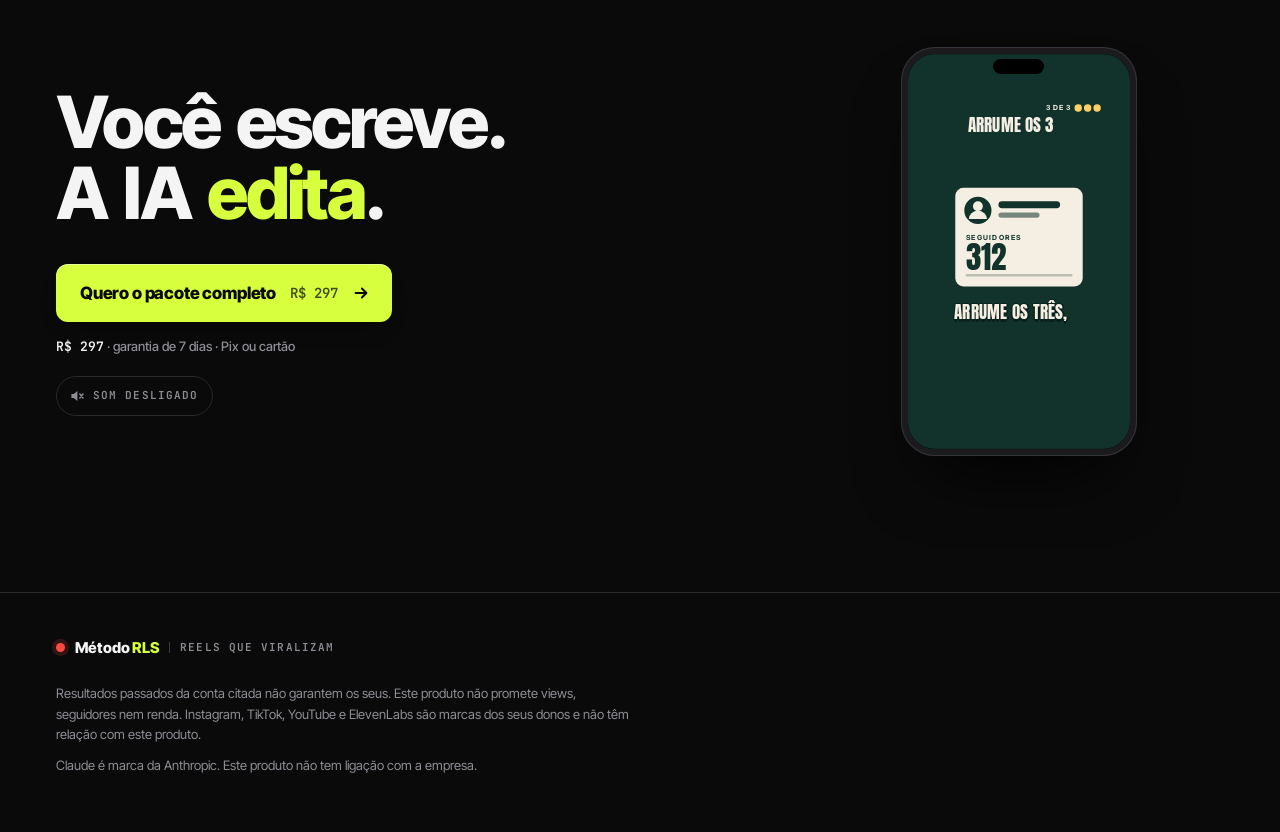
==== commit 6e7e5418: "Metodo RLS no texto da pagina, duvida nova e imagem de compartilhamento" ====
--- a/index.html
+++ b/index.html
@@ -4,10 +4,10 @@
 <meta charset="utf-8">
 <meta name="viewport" content="width=device-width, initial-scale=1, viewport-fit=cover">
 <title>Método RLS · Reels que Viralizam · Você escreve. A IA edita o reel inteiro.</title>
-<meta name="description" content="Seis arquivos que transformam a sua IA num estúdio de edição: da ideia ao post, com voz, legenda, efeito e som no tempo da fala.">
+<meta name="description" content="Método RLS: seis arquivos que transformam a sua IA num estúdio de edição: da ideia ao post, com voz, legenda, efeito e som no tempo da fala.">
 <meta name="theme-color" content="#0a0a0b">
 <meta property="og:title" content="Método RLS · Reels que Viralizam">
-<meta property="og:description" content="Você escreve. A IA edita o reel inteiro, com voz, legenda, efeito e som no tempo da fala.">
+<meta property="og:description" content="Você escreve. A IA edita o reel inteiro com o Método RLS: voz, legenda, efeito e som no tempo da fala.">
 <meta property="og:type" content="website">
 <meta property="og:url" content="https://reelsqueviralizam.com.br/">
 <meta property="og:image" content="https://reelsqueviralizam.com.br/og.png">
@@ -100,7 +100,7 @@
       </div>
     </div>
     <div class="abertura-texto">
-      <p class="sub">Seis arquivos que transformam a sua IA num estúdio de edição: da ideia ao post, com voz, legenda, efeito e som no tempo da fala.</p>
+      <p class="sub">O <b>Método RLS</b> em seis arquivos que transformam a sua IA num estúdio de edição: da ideia ao post, com voz, legenda, efeito e som no tempo da fala.</p>
       <a class="botao" href="#tabela" data-comprar="pacote">Quero o pacote completo <span class="botao-preco" data-preco="pacote">R$ 147</span><svg class="seta" viewBox="0 0 20 20" aria-hidden="true"><path d="M4 10h11.5M11 5l5 5-5 5" fill="none" stroke="currentColor" stroke-width="2.2" stroke-linecap="round" stroke-linejoin="round"/></svg></a>
       <p class="letrinha"><span data-preco="pacote">R$ 147</span><span data-so-na-black> até <span data-dia-fim>30/11</span></span> · garantia de 7 dias · Pix ou cartão</p>
     </div>
@@ -174,7 +174,7 @@
   <div class="conteudo arquivos-grade">
     <div class="arquivos-cabeca">
       <h2>Seis arquivos. Um estúdio inteiro.</h2>
-      <p class="sub">Cada um faz uma etapa do reel. Leve só o que precisa ou o pacote com todos.</p>
+      <p class="sub">Cada um faz uma etapa do reel.<span data-se-ativo="manual"> O manual, o 07, explica o método por trás deles.</span> Leve só o que precisa ou o pacote com todos.</p>
     </div>
     <div class="catalogo">
       <div class="capas" data-capas tabindex="0" role="region" aria-label="Capas dos arquivos. As setas do teclado trocam o arquivo.">
@@ -283,7 +283,7 @@
   <div class="conteudo prova-grade">
     <div class="prova-texto">
       <h2><span class="verso">Mais de <span class="junto">20 mil</span> seguidores</span> <span class="verso">na primeira semana</span></h2>
-      <p class="sub">Foi o que este método fez por uma conta que começou do zero. Um vídeo só trouxe <span class="junto">18 mil</span> seguidores em dois dias.</p>
+      <p class="sub">Foi o que o Método RLS fez por uma conta que começou do zero. Um vídeo só trouxe <span class="junto">18 mil</span> seguidores em dois dias.</p>
     </div>
     <ul class="numeros">
       <li><b data-conta="20" data-forma="+# mil">+20 mil</b><span>seguidores na primeira semana, com a conta partindo do zero.</span></li>
@@ -390,6 +390,7 @@
     <h2>Dúvidas.</h2>
     <div class="duvidas-grade">
       <div class="duvidas-coluna">
+        <details><summary>O que é o Método RLS?</summary><p>É o jeito de fazer reel narrado que levou uma conta do zero a mais de 20 mil seguidores na primeira semana: ideia, roteiro com três aberturas, voz, animação, revisão e post. Os seis arquivos fazem a IA seguir esse método, etapa por etapa.</p></details>
         <details><summary>O que é um arquivo para a IA?</summary><p>Um arquivo de instruções. Você anexa na conversa e a IA passa a seguir o método: pergunta o que precisa, faz a etapa e entrega no formato certo.</p></details>
         <details><summary>Serve para o meu nicho?</summary><p>Serve para qualquer nicho que caiba em vídeo narrado: finanças, curiosidades, notícias, história, games, fitness, receitas, educação. Os arquivos perguntam o seu nicho antes de começar.</p></details>
         <details><summary>Preciso de computador?</summary><p>Para os quatro arquivos de texto, basta o chat do Claude, no plano pago. Os dois kits pedem computador com o Claude Code; o teste foi no Windows.</p></details>
@@ -401,7 +402,7 @@
         <details><summary>A voz do vídeo é de IA?</summary><p>É. O Kit de Motion narra pela ElevenLabs, com a sua conta e a sua chave.</p></details>
         <details><summary>Como recebo?</summary><p>Na hora, por e-mail, depois do pagamento aprovado.</p></details>
         <details><summary>Tem garantia?</summary><p>7 dias. Se não servir, peça o reembolso e recebe tudo de volta.</p></details>
-        <details><summary>Vou viralizar?</summary><p>Nenhum método sério garante um viral. O que este método controla é o que mais pesa: cada vídeo sai com três aberturas testadas, uma promessa que é paga no fim e uma revisão antes de ir ao ar. Foi assim que o mesmo vídeo saiu de 2 mil para 5 milhões de views.</p></details>
+        <details><summary>Vou viralizar?</summary><p>Nenhum método sério garante um viral. O que o Método RLS controla é o que mais pesa: cada vídeo sai com três aberturas testadas, uma promessa que é paga no fim e uma revisão antes de ir ao ar. Foi assim que o mesmo vídeo saiu de 2 mil para 5 milhões de views.</p></details>
       </div>
     </div>
   </div>
